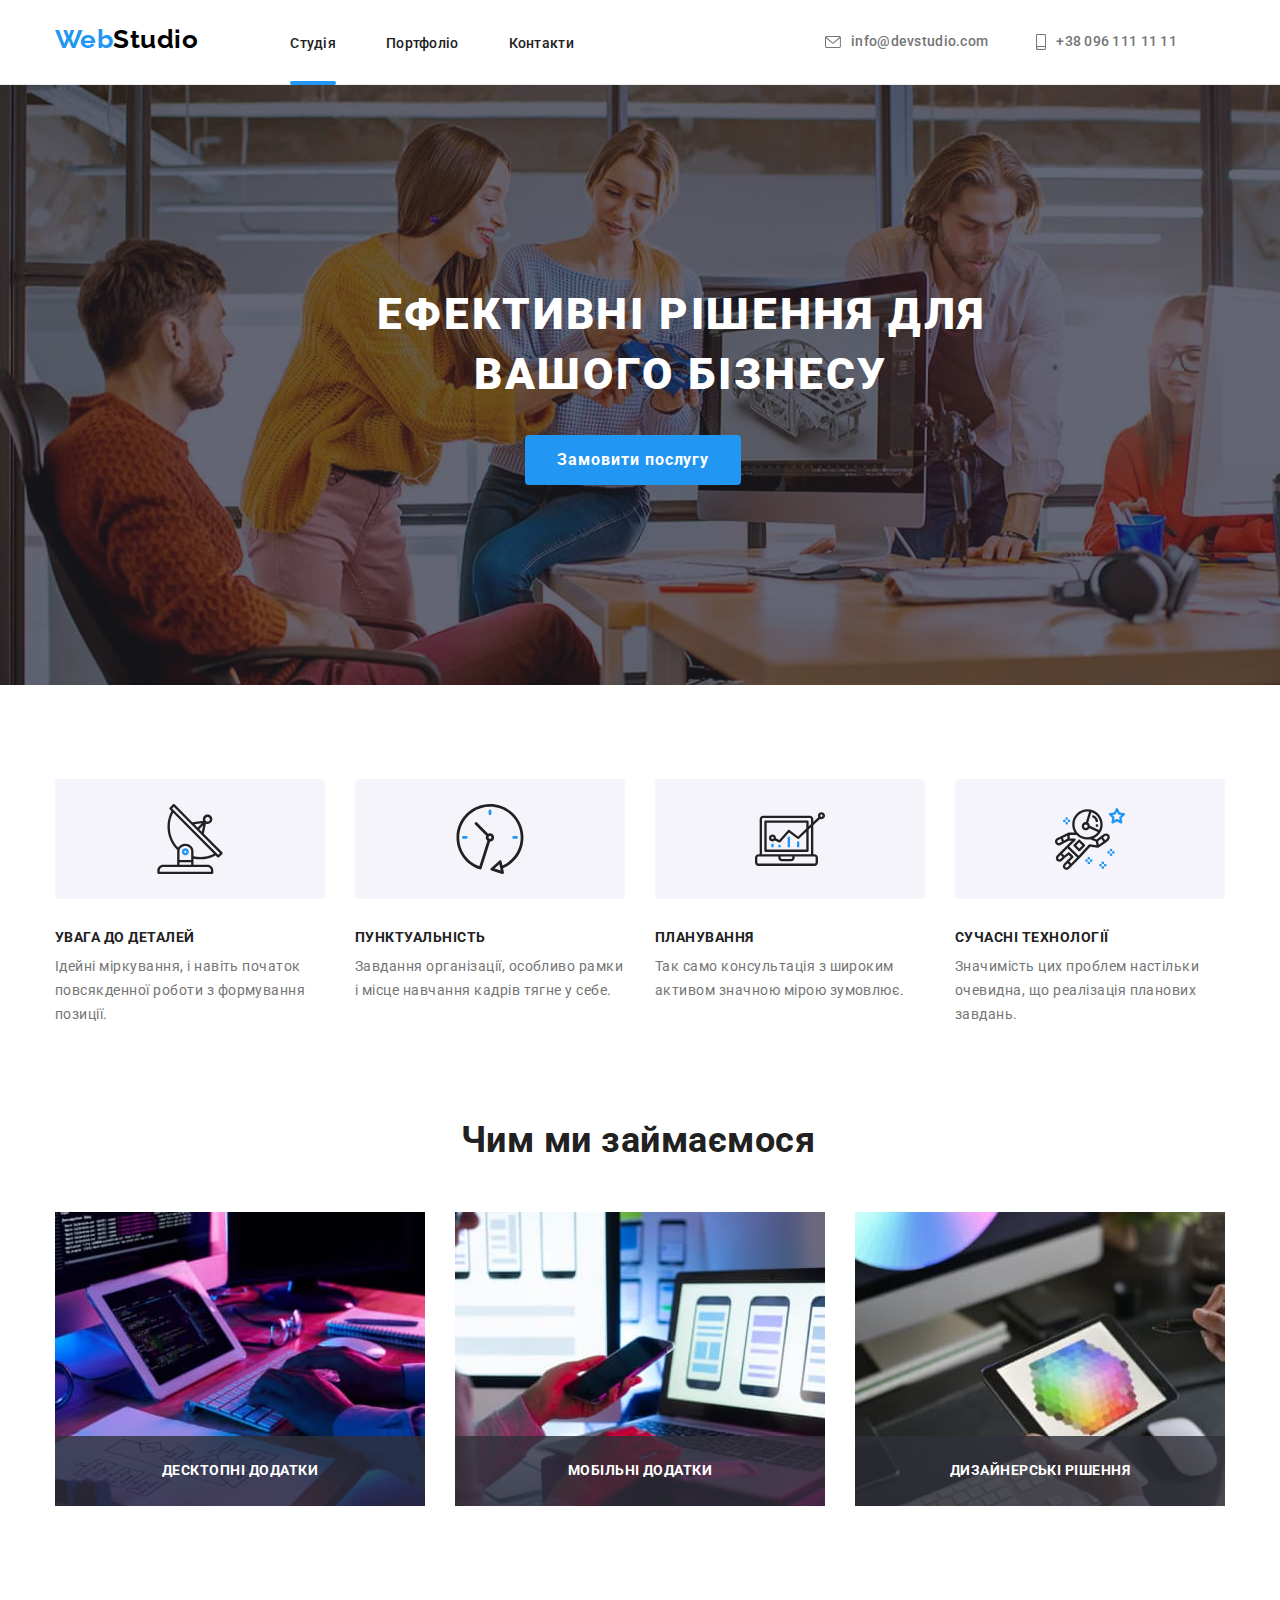
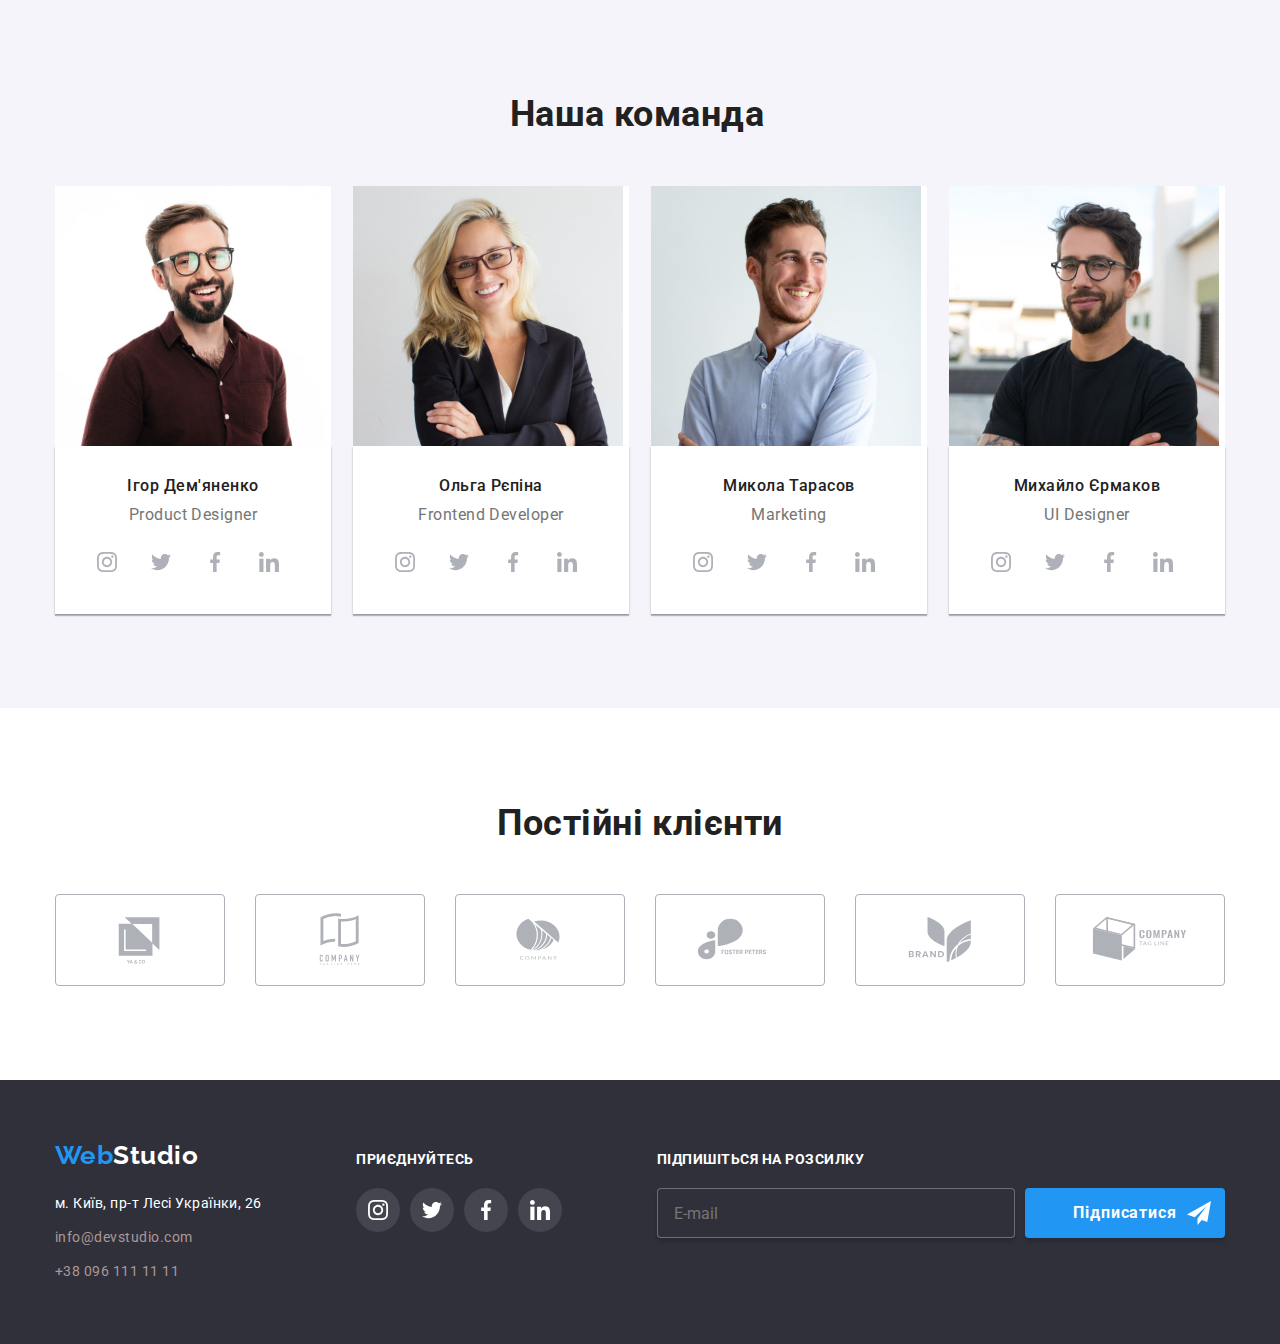
==== index.html @ 88be776c "Creating a folder" ====
<!DOCTYPE html>
<html lang="uk">

<head>
    <meta charset="UTF-8">
    <meta http-equiv="X-UA-Compatible" content="IE=edge">
    <meta name="viewport" content="width=device-width, initial-scale=1.0">
    <title>WebStudio</title>
    <link rel="preconnect" href="https://fonts.googleapis.com">
    <link rel="preconnect" href="https://fonts.gstatic.com" crossorigin>
    <link
        href="https://fonts.googleapis.com/css2?family=Raleway:wght@700&family=Roboto:wght@400;500;700;900&display=swap"
        rel="stylesheet">
    <link href="https://cdnjs.cloudflare.com/ajax/libs/modern-normalize/1.1.0/modern-normalize.min.css"
        rel="stylesheet">
    <!-- <link rel="stylesheet" href="./css/styles.css"> -->
    <link rel="stylesheet" href="./css/main.min.css">
</head>

<body>
    <header class="page-header">
        <div class="container page-header__container">
            <nav class="page-navigation">
                <a href="./index.html" class="logo link"><span class="logo__header"><span
                            class="logo__accent-part">Web</span>Studio</span></a>

                <ul class="navigation">
                    <li class="navigation__list link list"><a href="./index.html"
                            class="navigation__link current">Студія</a></li>
                    <li class="navigation__list link list"><a href="./portfolio.html"
                            class="navigation__link">Портфоліо</a></li>
                    <li class="navigation__list link list"><a href="#" class="navigation__link">Контакти</a></li>
                </ul>
            </nav>

            <ul class="contacts">
                <li class="contacts__list link list"><a href="mailto:info@devstudio.com" class="contacts__link">
                        <svg aria-label="Іконка конверта" class="contacts__icon-mail">
                            <use href="./images/sprite.svg#icon-envelope"></use>
                        </svg>
                        info@devstudio.com</a></li>
                <li class="contacts__list link list"><a href="tel:+380961111111" class="contacts__link">
                        <svg aria-label="Іконка смартфона" class="contacts__icon-phone">
                            <use href="./images/sprite.svg#icon-smartphone"></use>
                        </svg>
                        +38 096 111 11
                        11</a></li>
            </ul>
        </div>
    </header>

    <main>
        <section class="section-order">
            <div class="container">
                <h1 class="section-order__title">Ефективні рішення для вашого бізнесу</h1>
                <button type="button" class="section-order__button page-buttons" data-modal-open>Замовити послугу</button>
            </div>
        </section>

        <section class="section-benefits section">
            <div class="container">
                <h2 class="visually-hidden">Наші особливості</h2>
                <ul class="section-benefits__list">
                    <li class="section-benefits__item list">
                        <div class="section-benefits__antenna-box">
                            <svg aria-label="Антена" class="section-benefits__icon-antenna">
                                <use href="./images/sprite.svg#icon-antenna"></use>
                            </svg>
                        </div>
                        <h3 class="section-benefits__title titles">Увага до деталей</h3>
                        <p class="section-benefits__description">Ідейні міркування, і навіть початок повсякденної роботи з формування
                            позиції.</p>
                    </li>
                    <li class="section-benefits__item list">
                        <div class="section-benefits__clock-box">
                            <svg aria-label="Годинник" class="section-benefits__icon-clock">
                                <use href="./images/sprite.svg#icon-clock"></use>
                            </svg>
                        </div>
                        <h3 class="section-benefits__title titles">Пунктуальність</h3>
                        <p class="section-benefits__description">Завдання організації, особливо рамки і місце навчання кадрів тягне у
                            себе.</p>
                    </li>
                    <li class="section-benefits__item list">
                        <div class="section-benefits__diagram-box">
                            <svg aria-label="Діаграма" class="section-benefits__icon-diagram">
                                <use href="./images/sprite.svg#icon-diagram"></use>
                            </svg>
                        </div>
                        <h3 class="section-benefits__title titles">Планування</h3>
                        <p class="section-benefits__description">Так само консультація з широким активом значною мірою зумовлює.</p>
                    </li>
                    <li class="section-benefits__item list">
                        <div class="section-benefits__astronaut-box">
                            <svg aria-label="Астронавт" class="section-benefits__icon-astronaut">
                                <use href="./images/sprite.svg#icon-astronaut"></use>
                            </svg>
                        </div>
                        <h3 class="section-benefits__title titles">Сучасні технології</h3>
                        <p class="section-benefits__description">Значимість цих проблем настільки очевидна, що реалізація планових
                            завдань.</p>
                    </li>
                </ul>
            </div>
        </section>

        <section class="section-activity section">
            <div class="container">
                <h2 class="titles activity">Чим ми займаємося</h2>
                <ul class="types-activity">
                    <li class="list cards-activity"><img src="images/pic.jpg" alt="Набір тексту на клавіатурі"
                            width="370" height="294" />
                        <div class="overlay-activity-box">
                            <p class="overlay-activity">Десктопні додатки</p>
                        </div>
                    </li>
                    <li class="list cards-activity"><img src="images/pic2.jpg"
                            alt="Зображення мобільного телефона на екрані ноутбука" width="370" height="294" />
                        <div class="overlay-activity-box">
                            <p class="overlay-activity">Мобільні додатки</p>
                        </div>
                    </li>
                    <li class="list cards-activity"><img src="images/pic3.jpg"
                            alt="Зображення спектру кольорів на екрані планшета" width="370" height="294" />
                        <div class="overlay-activity-box">
                            <p class="overlay-activity">Дизайнерські рішення</p>
                        </div>
                    </li>
                </ul>
            </div>
        </section>

        <section class="section-team section">
            <div class="container">
                <h2 class="titles team">Наша команда</h2>
                <ul class="team-cards">
                    <li class="list cards"><img src="images/product-designer.jpg" alt="Фото Ігора Дем'яненко"
                            width="270" height="260" />
                        <div class="team-cards-secondary">
                            <h3 class="titles team-member">Ігор Дем'яненко</h3>
                            <p class="team-profession">Product Designer</p>
                            <ul class="social-links">
                                <li class="social-link-item link list">
                                    <a href="#" class="social-link-instagram"><svg aria-label="Іконка Інстаграму"
                                            class="icon-instagram" width="20" height="20">
                                            <use href="./images/sprite.svg#icon-instagram"></use>
                                        </svg></a>
                                </li>
                                <li class=" social-link-item link list">
                                    <a href="#" class="social-link-twitter"><svg aria-label="Іконка Твіттеру"
                                            class="icon-twitter" width="20" height="20">
                                            <use href="./images/sprite.svg#icon-twitter"></use>
                                        </svg></a>
                                </li>
                                <li class="social-link-item link list">
                                    <a href="#" class="social-link-facebook"><svg aria-label="Іконка Фейсбуку"
                                            class="icon-facebook" width="20" height="20">
                                            <use href="./images/sprite.svg#icon-facebook"></use>
                                        </svg></a>
                                </li>
                                <li class="social-link-item link list">
                                    <a href="#" class="social-link-linkedin"> <svg aria-label="Іконка Лінкедіну"
                                            class="icon-linkedin" width="20" height="20">
                                            <use href="./images/sprite.svg#icon-linkedin"></use>
                                        </svg></a>
                                </li>
                            </ul>
                        </div>
                    </li>
                    <li class="list cards"><img src="images/frontend-developer.jpg" alt="Фото Ольги Рєпіної" width="270"
                            height="260" />
                        <div class="team-cards-secondary">
                            <h3 class="titles team-member">Ольга Рєпіна</h3>
                            <p class="team-profession">Frontend Developer</p>
                            <ul class="social-links">
                                <li class="social-link-item link list">
                                    <a href="#" class="social-link-instagram"><svg aria-label="Іконка Інстаграму"
                                            class="icon-instagram" width="20" height="20">
                                            <use href="./images/sprite.svg#icon-instagram"></use>
                                        </svg></a>
                                </li>
                                <li class="social-link-item link list">
                                    <a href="#" class="social-link-twitter"><svg aria-label="Іконка Твіттеру"
                                            class="icon-twitter" width="20" height="20">
                                            <use href="./images/sprite.svg#icon-twitter"></use>
                                        </svg></a>
                                </li>
                                <li class="social-link-item link list">
                                    <a href="#" class="social-link-facebook"><svg aria-label="Іконка Фейсбуку"
                                            class="icon-facebook" width="20" height="20">
                                            <use href="./images/sprite.svg#icon-facebook"></use>
                                        </svg></a>
                                </li>
                                <li class="social-link-item link list">
                                    <a href="#" class="social-link-linkedin"> <svg aria-label="Іконка Лінкедіну"
                                            class="icon-linkedin" width="20" height="20">
                                            <use href="./images/sprite.svg#icon-linkedin"></use>
                                        </svg></a>
                                </li>
                            </ul>
                        </div>
                    </li>
                    <li class="list cards"><img src="images/marketing.jpg" alt="Фото Миколи Тарасова" width="270"
                            height="260" />
                        <div class="team-cards-secondary">
                            <h3 class="titles team-member">Микола Тарасов</h3>
                            <p class="team-profession">Marketing</p>
                            <ul class="social-links">
                                <li class="social-link-item link list">
                                    <a href="#" class="social-link-instagram"><svg aria-label="Іконка Інстаграму"
                                            class="icon-instagram" width="20" height="20">
                                            <use href="./images/sprite.svg#icon-instagram"></use>
                                        </svg></a>
                                </li>
                                <li class="social-link-item link list">
                                    <a href="#" class="social-link-twitter"><svg aria-label="Іконка Твіттеру"
                                            class="icon-twitter" width="20" height="20">
                                            <use href="./images/sprite.svg#icon-twitter"></use>
                                        </svg></a>
                                </li>
                                <li class="social-link-item link list">
                                    <a href="#" class="social-link-facebook"><svg aria-label="Іконка Фейсбуку"
                                            class="icon-facebook" width="20" height="20">
                                            <use href="./images/sprite.svg#icon-facebook"></use>
                                        </svg></a>
                                </li>
                                <li class="social-link-item link list">
                                    <a href="#" class="social-link-linkedin"> <svg aria-label="Іконка Лінкедіну"
                                            class="icon-linkedin" width="20" height="20">
                                            <use href="./images/sprite.svg#icon-linkedin"></use>
                                        </svg></a>
                                </li>
                            </ul>
                        </div>
                    </li>
                    <li class="list cards"><img src="images/ui-designer.jpg" alt="Фото Михайла Єрмакова" width="270"
                            height="260" />
                        <div class="team-cards-secondary">
                            <h3 class="titles team-member">Михайло Єрмаков</h3>
                            <p class="team-profession">UI Designer</p>
                            <ul class="social-links">
                                <li class="social-link-item link list">
                                    <a href="#" class="social-link-instagram"><svg aria-label="Іконка Інстаграму"
                                            class="icon-instagram" width="20" height="20">
                                            <use href="./images/sprite.svg#icon-instagram"></use>
                                        </svg></a>
                                </li>
                                <li class="social-link-item link list">
                                    <a href="#" class="social-link-twitter"><svg aria-label="Іконка Твіттеру"
                                            class="icon-twitter" width="20" height="20">
                                            <use href="./images/sprite.svg#icon-twitter"></use>
                                        </svg></a>
                                </li>
                                <li class="social-link-item link list">
                                    <a href="#" class="social-link-facebook"><svg aria-label="Іконка Фейсбуку"
                                            class="icon-facebook" width="20" height="20">
                                            <use href="./images/sprite.svg#icon-facebook"></use>
                                        </svg></a>
                                </li>
                                <li class="social-link-item link list">
                                    <a href="#" class="social-link-linkedin"> <svg aria-label="Іконка Лінкедіну"
                                            class="icon-linkedin" width="20" height="20">
                                            <use href="./images/sprite.svg#icon-linkedin"></use>
                                        </svg></a>
                                </li>
                            </ul>
                        </div>
                    </li>
                </ul>
            </div>
        </section>

        <section class="section-clients section">
            <div class="container">
                <h2 class="titles regular-clients">Постійні клієнти</h2>
                <ul class="clients-logo-list">
                    <li class="clients-logo-items link list">
                        <a href="#" class="clients-logo">
                            <svg aria-label="Логотип квадратної форми" class="logo-square" width="106" height="60">
                                <use href="./images/sprite.svg#icon-logo"></use>
                            </svg>
                        </a>
                    </li>
                    <li class="clients-logo-items link list">
                        <a href="#" class="clients-logo">
                            <svg aria-label="Логотип два аркуші" class="logo-sheets" width="106" height="60">
                                <use href="./images/sprite.svg#icon-logo1"></use>
                            </svg>
                        </a>
                    </li>
                    <li class="clients-logo-items link list">
                        <a href="#" class="clients-logo">
                            <svg aria-label="Логотип еліпсовидної форми" class="logo-ellipse" width="106" height="60">
                                <use href="./images/sprite.svg#icon-logo2"></use>
                            </svg>
                        </a>
                    </li>
                    <li class="clients-logo-items link list">
                        <a href="#" class="clients-logo">
                            <svg aria-label="Логотип форми бескінечності" class="logo-infinity" width="106" height="60">
                                <use href="./images/sprite.svg#icon-logo3"></use>
                            </svg>
                        </a>
                    </li>
                    <li class="clients-logo-items link list">
                        <a href="#" class="clients-logo">
                            <svg aria-label="Логотип стебловидної форми" class="logo-stem" width="106" height="60">
                                <use href="./images/sprite.svg#icon-logo4"></use>
                            </svg>
                        </a>
                    </li>
                    <li class=".clients-logo-items link list">
                        <a href="#" class="clients-logo">
                            <svg aria-label="Логотип кубовидної форми" class="logo-cube" width="106" height="60">
                                <use href="./images/sprite.svg#icon-logo5"></use>
                            </svg>
                        </a>
                    </li>
                </ul>
            </div>
        </section>

    </main>

    <footer class="page-footer">
        <div class="general container">
            <div class="footer-box-address">
                <a href="./index.html" class="link logo-link-bottom"><span class="logo-light"><span
                            class="logo__accent-part">Web</span>Studio</span></a>
                <address>
                    <ul class="page-footer-connection">
                        <li class="footer-list-connection link list"><a href="https://goo.gl/maps/CRtrU1FHBa2aNyZL9"
                                target="_blank" rel="noopener noreferrer nofollow" class="link-connection-footer">м.
                                Київ,
                                пр-т Лесі Українки, 26</a></li>
                        <li class="footer-list-connection link list"><a href="mailto:info@devstudio.com"
                                class="link-connection-footer footer-contacts">info@devstudio.com</a></li>
                        <li class="footer-list-connection link list"><a href="tel:+380961111111"
                                class="link-connection-footer footer-contacts">+38 096 111 11 11</a>
                        </li>
                    </ul>
                </address>
            </div>
            <div class="footer-box">
                <p class="invitation">Приєднуйтесь</p>
                <ul class="footer-social-list">
                    <li class="list link">
                        <a href="#" class="footer-social-links">
                            <svg aria-label="Іконка Інстаграму" class="icon-instagram-footer" width="20" height="20">
                                <use href="./images/sprite.svg#icon-instagram"></use>
                            </svg>
                        </a>
                    </li>
                    <li class="list link">
                        <a href="#" class="footer-social-links">
                            <svg aria-label="Іконка Твітеру" class="icon-twitter-footer" width="20" height="20">
                                <use href="./images/sprite.svg#icon-twitter"></use>
                            </svg>
                        </a>
                    </li>
                    <li class="list link">
                        <a href="#" class="footer-social-links">
                            <svg aria-label="Іконка Фейсбуку" class="icon-facebook-footer" width="20" height="20">
                                <use href="./images/sprite.svg#icon-facebook"></use>
                            </svg>
                        </a>
                    </li>
                    <li class="list link">
                        <a href="#" class="footer-social-links">
                            <svg aria-label="Іконка Лінкедіну" class="icon-linkedin-footer" width="20" height="20">
                                <use href="./images/sprite.svg#icon-linkedin"></use>
                            </svg>
                        </a>
                    </li>
                </ul>
            </div>
            <div>
                <p class="subscription">Підпишіться на розсилку</p>
                <form>
                    <div class="footer-subscription">
                        <label class="footer-subscription-field">
                            <input type="email" name="email" placeholder="E-mail" class="mail-form">
                        </label>
                        <button type="button" class="footer-button">Підписатися<svg aria-label="Паперовий літак"
                                class="icon-send" width="24" height="24">
                                <use href="./images/sprite.svg#icon-send"></use>
                            </svg></button>
                    </div>
                </form>
            </div>
        </div>
    </footer>
    <div class="backdrop is-hidden" data-modal>
        <div class="modal">
            <button type="button" class="modal-close-button" data-modal-close>
                <svg aria-label="Хрестик закриття форми" class="icon-close" width="18" height="18">
                    <use href="./images/sprite.svg#icon-close"></use>
                </svg>
            </button>
            <p class="modal-form-tittle">Залиште свої дані, ми вам передзвонимо</p>
            <form class="modal-form">
                <label class="modal-form-field">
                    <span class="modal-form-description">Ім'я</span>
                    <span class="modal-form-box">
                        <input type="text" class="modal-form-input" pattern="[a-zA-Zа-яА-ЯіІїЇ]+" name="user-name" />
                        <svg aria-label="Фігура чоловічка" class="icon-person">
                            <use href="./images/sprite.svg#icon-person"></use>
                        </svg>
                    </span>
                </label>
                <label class="modal-form-field">
                    <span class="modal-form-description">Телефон</span>
                    <span class="modal-form-box">
                        <input type="tel" class="modal-form-input" pattern="[0-9]{3}-[0-9]{3}-[0-9]{2}-[0-9]{2}"
                            title="xxx-xxx-xx-xx" name="user-phone" />
                        <svg aria-label="Слухавка" class="icon-phone">
                            <use href="./images/sprite.svg#icon-phone"></use>
                        </svg>
                    </span>
                </label>
                <label class="modal-form-field">
                    <span class="modal-form-description">Пошта</span>
                    <span class="modal-form-box">
                        <input type="email" class="modal-form-input" name="user-email" />
                        <svg aria-label="Конверт" class="icon-email">
                            <use href="./images/sprite.svg#icon-email"></use>
                        </svg>
                    </span>
                </label>
                <label class="modal-form-field-comments">
                    <span class="modal-form-description">Коментар</span>
                    <textarea name="user-message" class="modal-form-message" placeholder="Введіть текст"></textarea>
                </label>
                <div class="checkbox-wrapper">
                    <label class="modal-form-check-field">                        
                        <input type="checkbox" class="modal-form-check visually-hidden" name="user-choise">
                        <span class="box-check-agree"><svg aria-label="Відмітка" class="icon-check">
                                <use class="check-agree" href="./images/sprite.svg#icon-check"></use>
                            </svg></span>
                        <span class="agreement">Погоджуюся з розсилкою та приймаю&nbsp;<a href="#" class="conditions">Умови
                                договору</a></span>                            
                    </label>
                </div>
                <button type="submit" class="modal-button-submit">Відправити</button>
            </form>
        </div>
    </div>
    <script src="./js/modal.js"></script>
</body>

</html>
---- css/styles.css ----
:root {
    --main-background-color: #FFFFFF;
    --secondary-background-color: #2F303A;
    --team-background-color: #F5F4FA;
    --btn-order-background-color: #2196F3;
    --btn-order-active-background-color: #188CE8;
    --section-order-background-color: #C4C4C4;
    --overlay-activity-background-color: rgba(47, 48, 58, 0.8);
    --overlay-background-color: rgba(0, 0, 0, 0.2);
    --main-logo-color: #000000;
    --primary-text-color: #757575;
    --title-text-color: #212121;
    --accent-text-color: #FFFFFF;
    --active-color: #2196F3;
    --clients-logo-color: #AFB1B8;
    --border-header-color: #ECECEC;
    --portfolio-cards-color: #EEEEEE;
    --box-shadow-color: #604545;
    --footer-contacts-color: #AB9898;
    --social-links-color: #AFB1B8;
    --placeholder-color: rgba(255, 255, 255, 0.6);
    --placeholder-user-message-color: rgba(117, 117, 117, 0.5);
    --primary-font: 'Roboto', sans-serif;
    --secondary-font: 'Raleway', sans-serif;
    --button-font: inherit;
    --transition-dur-and-func: 250ms cubic-bezier(0.4, 0, 0.2, 1);
}

h1,
h2,
h3,
h4,
p {
    margin-top: 0;
    margin-bottom: 0;
}

ul {
    margin-top: 0;
    margin-bottom: 0;
    padding-left: 0;
}

.link {
    text-decoration: none;
}

.list {
    list-style: none;
}

.page-buttons {
    cursor: pointer;
}

img {
    display: block;
    max-width: 100%;
    height: auto;
}

body {
    background-color: var(--main-background-color);
    color: var(--primary-text-color);
    font-family: var(--primary-font);
    letter-spacing: 0.03em;
}

.container {
    width: 1200px;
    padding-left: 15px;
    padding-right: 15px;
    margin-left: auto;
    margin-right: auto;   
}

.section {
    padding-top: 94px;
}

.page-header {
    border-bottom: 1px solid var(--border-header-color);
}

.page-header__container {
    display: flex;
    align-items: center;
    justify-content: space-between;
}

.page-navigation {
    display: flex;
    align-items: baseline;
}

.logo__header {
    color: var(--main-logo-color);
    font-family: var(--secondary-font);
    font-size: 26px;
    font-weight: 700;
    line-height: 1.19;
    text-align: left;
}

.logo__accent-part {
    color: var(--active-color)
}

.logo {
    margin-right: 92px;
    padding-top: 24px;
    padding-bottom: 24px;
}

.navigation {
    display: flex;
}

.navigation__link {
    display: inline-block;
    padding-top: 32px;
    padding-bottom: 32px;
    color: var(--title-text-color);
    font-size: 14px;
    font-weight: 500;
    line-height: 1.14;
    letter-spacing: 0.02em;
    text-align: left;
    text-decoration: none;
    position: relative;
    transition: color var(--transition-dur-and-func);
}

.navigation__link.current::after {
    position: absolute;
    content: "";
    display: block;
    height: 4px;
    width: 100%;
    border-radius: 2px;
    background-color: var(--btn-order-background-color);
    bottom: -1px;
}

.contacts {
    display: flex;
}

.contacts__link {
    display: flex;
    align-items: center;
    color: var(--primary-text-color);
    fill: currentColor;
    font-size: 14px;
    font-weight: 500;
    line-height: 1.14;
    letter-spacing: 0.02em;
    text-align: left;
    text-decoration: none;
    padding-top: 32px;
    padding-bottom: 32px;
    transition: color var(--transition-dur-and-func);
}

.contacts__icon-mail {
    display: inline-block;
    width: 16px;
    height: 12px;
    margin-right: 10px;
    transition: fill var(--transition-dur-and-func);
}

.contacts__icon-phone {
    display: inline-block;
    width: 10px;
    height: 16px;
    margin-right: 10px;
    transition: fill var(--transition-dur-and-func);
}

.contacts__icon-mail :hover,
.contacts__icon-phone :hover {
    fill: var(--active-color);
}

.contacts__icon-mail :focus,
.contacts__icon-phone :focus {
    fill: var(--active-color);
}

.navigation__list:not(:last-child){
    margin-right: 50px;
}

.navigation__list :hover,
.contacts__list :hover {
    color: var(--active-color);
}

.navigation__list :focus,
.contacts__list :focus {
    color: var(--active-color);
}

.contacts__list {
    display: flex;
    align-items: center;
    margin-right: 48px;
}

.current {
    color: var(--active-color);
}

.section-order__title {
    color: var(--accent-text-color);
    font-size: 44px;
    font-weight: 900;
    line-height: 1.36;
    letter-spacing: 0.06em;
    text-align: center;
    text-transform: uppercase;
    margin-bottom: 30px;
    width: 696px;
    margin-right: 278px;
    margin-left: 278px;
}

.section-order__button {
    display: inline-block;
    background-color: var(--btn-order-background-color);
    color: var(--accent-text-color);
    font-family: inherit;
    font-size: 16px;
    font-weight: 700;
    line-height: 1.88;
    letter-spacing: 0.06em;
    text-align: center;
    padding: 10px 32px;
    margin-right: 470px;
    margin-left: 470px;
    border: none;
    border-radius: 4px;
    min-width: 216px;
    transition: background-color var(--transition-dur-and-func);
}

.section-order__button:hover,
.section-order__button:focus {
    background-color: var(--btn-order-active-background-color)
}

.section-order,
.page-footer,
.portfolio-footer {
    background-color: var(--secondary-background-color)
}

.section-order {
    display: block;
    padding-top: 200px;
    padding-bottom: 200px;
    background-image: linear-gradient(rgba(47, 48, 58, 0.4), rgba(47, 48, 58, 0.4)), url("../images/hero.jpg");
    background-size: cover;
    background-color: var(--section-order-background-color)
}


.visually-hidden {
    position: absolute;
    white-space: nowrap;
    width: 1px;
    height: 1px;
    overflow: hidden;
    border: 0;
    padding: 0;
    clip: rect(0000);
    clip-path: inset(50%);
    margin: -1px;
}

.titles {
    color: var(--title-text-color);
}

.section-benefits__list {
    display: flex;
    gap: 30px;
}

.section-benefits__item {
    flex-basis: calc((100% - 3 * 30px) / 4);
}

.section-benefits__antenna-box,
.section-benefits__clock-box,
.section-benefits__diagram-box,
.section-benefits__astronaut-box {
    display: flex;
    background-color: var(--team-background-color);
    width: 270px;
    height: 120px;
    justify-content: center;
    align-items: center;
    margin-bottom: 30px;
    border-radius: 4px;
}

.section-benefits__icon-antenna,
.section-benefits__icon-clock,
.section-benefits__icon-diagram,
.section-benefits__icon-astronaut {
    width: 70px;
    height: 70px;
    justify-content: center;
    align-items: center;
}

.section-benefits__title {
    font-size: 14px;
    font-weight: 700;
    line-height: 1.17;
    text-align: left;
    text-transform: uppercase;
    margin-bottom: 10px;
}

.section-benefits__description {
    font-size: 14px;
    font-weight: 400;
    line-height: 1.7;
    text-align: left;
}

.section-activity {
    padding-bottom: 94px;
}

.types-activity {
    display: flex;
    justify-content: space-between;
    row-gap: 30px;
}

.cards-activity {
    flex-basis: calc((100% - 2 * 30px) / 3);
    position: relative;
}

.activity {
    display: inline-block;
    font-size: 36px;
    font-weight: 700;
    line-height: 1.16;
    text-align: center;
    width: 366px;
    margin-right: 400px;
    margin-left: 400px;
    margin-bottom: 50px;
}

.overlay-activity {
    display: flex;
    justify-content: center;
    align-items: center;
    position: absolute;
    width: 100%;
    color: var(--accent-text-color);
    background-color: var(--overlay-activity-background-color);
    font-size: 14px;
    font-weight: 700;
    line-height: 1.14;
    text-align: center;
    text-transform: uppercase;
    overflow: auto;
    top: 224px;
    height: 70px;
}

.section-team {
    background-color: var(--team-background-color);
    padding-bottom: 94px;
}

.cards {
    background-color: var(--main-background-color);
    flex-basis: calc((100% - 3 * 30px) / 4);
}

.team {
    font-size: 36px;
    font-weight: 700;
    line-height: 1.16;
    text-align: center;
    width: 264px;
    margin-right: 450px;
    margin-left: 450px;
    margin-bottom: 50px;
}

.team-cards {
    display: flex;
    justify-content: space-between;
    row-gap: 30px;
}

.team-cards-secondary {
    padding: 30px;
    box-shadow: 0px 1px 3px rgba(0, 0, 0, 0.12), 0px 1px 1px rgba(0, 0, 0, 0.14), 0px 2px 1px rgba(0, 0, 0, 0.2);
}

.team-member {
    font-size: 16px;
    font-weight: 500;
    line-height: 1.19;
    text-align: center;
    margin-bottom: 10px;
}

.team-profession {
    font-size: 16px;
    font-weight: 400;
    line-height: 1.19;
    text-align: center;
}

.social-links {
    display: flex;
    justify-content: center;
    align-items: center;
    margin-top: 16px;
}

.social-link-instagram,
.social-link-twitter,
.social-link-facebook,
.social-link-linkedin {
    display: flex;
    justify-content: center;
    align-items: center;
    height: 44px;
    width: 44px;
    border-radius: 50%;
    background-color: var(--main-background-color);
    color: var(--social-links-color);
    transition: background-color var(--transition-dur-and-func), fill var(--transition-dur-and-func);
}

.social-link-item {
    margin-right: 10px;
}

.social-link-instagram:hover,
.social-link-twitter:hover,
.social-link-facebook:hover,
.social-link-linkedin:hover {
    background-color: var(--active-color);
}

.social-link-instagram:hover .icon-instagram,
.social-link-twitter:hover .icon-twitter,
.social-link-facebook:hover .icon-facebook,
.social-link-linkedin:hover .icon-linkedin {
    fill: var(--accent-text-color);
}

.social-link-instagram:focus,
.social-link-twitter:focus,
.social-link-facebook:focus,
.social-link-linkedin:focus {
    background-color: var(--active-color);
}

.social-link-instagram:focus .icon-instagram,
.social-link-twitter:focus .icon-twitter,
.social-link-facebook:focus .icon-facebook,
.social-link-linkedin:focus .icon-linked{
    fill: var(--active-color);
    fill: var(--accent-text-color);
}

.icon-instagram,
.icon-twitter,
.icon-facebook,
.icon-linkedin {
    width: 20px;
    height: 20px;
    fill: currentColor;
}

.section-clients {
    padding-bottom: 94px;
}

.regular-clients {
    font-size: 36px;
    font-weight: 700;
    line-height: 1.17;
    text-align: center;
    width: 297px;
    margin-left: auto;
    margin-right: auto;
    margin-bottom: 50px;
}

.clients-logo-list {
    display: flex;
    justify-content: center;
    align-items: center;
}

.clients-logo {
    display: flex;
    justify-content: center;
    align-items: center;
    color: var(--clients-logo-color);
    border: 1px solid var(--clients-logo-color);
    border-radius: 4px;
    width: 170px;
    height: 92px;
    transition: color var(--transition-dur-and-func), border var(--transition-dur-and-func);
}

.clients-logo:hover,
.clients-logo:focus {
    color: var(--active-color);
    border: 1px solid var(--active-color);
}


.clients-logo-items:not(:last-child) {
    margin-right: 30px;
}

.logo-square,
.logo-sheets,
.logo-ellipse,
.logo-infinity,
.logo-stem,
.logo-cube {
    width: 106px;
    height: 60px;
    fill: currentColor;
}

.page-footer {
    padding-top: 60px;
    padding-bottom: 60px;
}

.logo-light {
    color: var(--accent-text-color);
    font-family: var(--secondary-font);
    font-size: 26px;
    font-weight: 700;
    line-height: 1.19;
    text-align: left;
    width: 145px;
}

.logo-link-bottom {
    display: inline-block;
    margin-bottom: 20px;
}

.footer-list-connection {
    color: var(--accent-text-color);
    font-style: normal;
    font-size: 14px;
    font-weight: 400;
    line-height: 1.71;
    text-align: left;
    transition: color var(--transition-dur-and-func);
}

.footer-list-connection:not(:last-child) {
    margin-bottom: 9px;
}

.footer-list-connection :hover,
.footer-list-connection :focus {
    color: var(--active-color);
}

.link-connection-footer {
    color: var(--accent-text-color);
    font-size: 14px;
    font-weight: 400;
    line-height: 24px;
    text-align: left;
    text-decoration: none;
}

.footer-contacts {
    color: var(--footer-contacts-color);
}

.invitation {
    font-size: 14px;
    font-weight: 700;
    line-height: 1.14;
    letter-spacing: 0.03em;
    text-align: left;
    text-transform: uppercase;
    color: var(--accent-text-color);
    margin-bottom: 20px;
}

.footer-social-list {
    display: flex;
    justify-content: center;
    column-gap: 10px;
}

.footer-social-links {
    display: flex;
    justify-content: center;
    align-items: center;
    width: 44px;
    height: 44px;
    border-radius: 50px;
    background-color: rgba(255, 255, 255, 0.1);
    color: var(--accent-text-color);
    transition: background-color var(--transition-dur-and-func), fill var(--transition-dur-and-func);
}

.footer-social-links:hover,
.footer-social-links:hover,
.footer-social-links:hover,
.footer-social-links:hover {
    background-color: var(--active-color);
}

.footer-social-links:hover .icon-instagram-footer,
.footer-social-links:hover .icon-twitter-footer,
.footer-social-links:hover .icon-facebook-footer,
.footer-social-links:hover .icon-linkedin-footer {
    fill: var(--accent-text-color);
}

.footer-social-links:focus,
.footer-social-links:focus,
.footer-social-links:focus,
.footer-social-links:focus {
    background-color: var(--active-color);
}

.footer-social-links:focus .icon-instagram-footer,
.footer-social-links:focus .icon-twitter-footer,
.footer-social-links:focus .icon-facebook-footer,
.footer-social-links:focus .icon-linkedin-footer {
    background-color: var(--active-color);
    fill: var(--accent-text-color);
}

.icon-instagram-footer,
.icon-twitter-footer,
.icon-facebook-footer,
.icon-linkedin-footer {
    width: 20px;
    height: 20px;
    fill: currentColor;
}

.general {
    display: flex;
    align-items: baseline;
    justify-content: space-between;
}

.footer-subscription {
    display: flex;
    justify-content: center;
    align-items: center;
    position: relative;    
}

.subscription {
    color: var(--accent-text-color);
    font-size: 14px;
    font-weight: 700;
    line-height: 1.14;
    text-align: left;
    text-transform: uppercase;
    margin-bottom: 20px;    
}

.mail-form {
    color: var(--placeholder-color);
    background-color: var(--secondary-background-color);
    width: 358px;
    height: 50px;
    padding-top: 15px;
    padding-left: 16px;
    padding-bottom: 15px;    
    font-weight: 400;
    font-size: 16px;
    line-height: 1.25;
    border: 1px solid rgba(255, 255, 255, 0.3);
    border-radius: 4px;
    box-shadow: 0px 4px 4px rgba(0, 0, 0, 0.15);
}

.footer-subscription-field{
    margin-right: 10px;
}

.footer-button {
    color: var(--accent-text-color);
    background-color: var(--btn-order-background-color);
    width: 200px;
    height: 50px;
    padding: 10px 28px;
    font-size: 16px;
    font-weight: 700;
    line-height: 1.88;
    letter-spacing: 0.06em;
    text-align: center;
    box-shadow: 0px 4px 4px rgba(0, 0, 0, 0.15);
    border-radius: 4px;
    border: var(--active-color);
    transition: background-color var(--transition-dur-and-func);
}

.footer-button:hover,
.footer-button:focus {
    background-color: var(--btn-order-active-background-color);
}

.icon-send {
    position: absolute;
    top: 50%;
    transform: translateY(-50%);
    margin-left: 10px;
}

.backdrop {
    position: fixed;
    top: 0;
    left: 0;
    width: 100%;
    height: 100%;
    background-color: var(--overlay-background-color);
    z-index: 100;
    transition: opacity var(--transition-dur-and-func), visibility var(--transition-dur-and-func);
}

.modal {
    position: absolute;
    top: 50%;
    left: 50%;
    transform: translate(-50%, -50%);
    width: 528px;
    min-height: 581px;
    padding: 40px;
    background-color: var(--main-background-color);
}

.modal-close-button {
    position: absolute;
    top: 8px;
    right: 8px;
    display: flex;
    justify-content: center;
    align-items: center;
    width: 30px;
    height: 30px;
    background-color: transparent;
    border: 1px solid rgba(0, 0, 0, 0.1);
    border-radius: 50%;
    padding: 0;
    cursor: pointer;
    transition: var(--transition-dur-and-func);
}

.modal-close-button:hover,
.modal-close-button:focus{
    fill: var(--active-color);
}


.backdrop.is-hidden {
    visibility: hidden;
    opacity: 0;
    pointer-events: none;
}

.modal-form-tittle {
    color: var(--title-text-color);
    font-size: 20px;
    font-weight: 700;
    line-height: 1.15;
    letter-spacing: 0.03em;
    text-align: center;    
    margin-bottom: 12px;
}

.modal-form {
    display: flex;
    flex-direction: column;
}

.modal-form-box {
    position: relative;
    display: block;
}

.modal-form-input {
    width: 100%;
    height: 40px;
    border: 1px solid #21212133;
    border-radius: 4px;
    padding-left: 42px;
    cursor: pointer;
    transition: border-color var(--transition-dur-and-func);
}

.modal-form-input:focus {
    border-color: var(--active-color);
    outline: none;
}

.modal-form-description {
    display: block;
    color: var(--primary-text-color);
    font-size: 12px;
    font-weight: 400;
    line-height: 1.17;
    letter-spacing: 0.01em;
    text-align: left;
    margin-bottom: 4px;
}

.modal-form-field {
    margin-bottom: 10px;
}
.modal-form-field-comments {
    margin-bottom: 20px;
}

.icon-person,
.icon-phone,
.icon-email {
    position: absolute;
    top: 50%;
    left: 12px;
    transform: translateY(-50%);
    display: block;
    width: 18px;
    height: 18px;
    transition: fill var(--transition-dur-and-func);
}

.modal-form-input:focus+.icon-person {
    fill: var(--active-color);
}

.modal-form-input:focus+.icon-phone {
    fill: var(--active-color);
}

.modal-form-input:focus+.icon-email {
    fill: var(--active-color);
}

.modal-form-message {
    display: block;
    width: 100%;
    height: 120px;
    border: 1px solid rgba(33, 33, 33, 0.2);
    border-radius: 4px;
    padding: 12px 16px;
    resize: none;
    transition: border-color var(--transition-dur-and-func);
}

.modal-form-message:focus {
    border-color: var(--active-color);
    outline: none;
}

.modal-form-message::placeholder {
    color: var(--placeholder-user-message-color);
    font-weight: 400;
    font-size: 12px;
    line-height: 1.17;
    letter-spacing: 0.01em;
}

.modal-form-check {
    position: absolute;
}

.icon-check {    
    width: 16px;
    height: 15px;
    fill: transparent;
}

.modal-form-check:checked+.box-check-agree {
    background-color: var(--btn-order-background-color);
    fill: var(--accent-text-color);
    border: none;
}

.box-check-agree {    
    width: 16px;
    height: 15px;
    border: 2px solid #212121;
    border-radius: 3px;
    margin-right: 10px;
}

.modal-form-check:focus+.box-check-agree {
    box-shadow: 0 0 0 2px rgba(0, 0, 255, 0.5);
}

.modal-form-check-field {
    display: flex;
    justify-content: center;
    align-items: center;
    margin-bottom: 30px;
    cursor: pointer;
}

.modal-button-submit {
    color: var(--main-background-color);
    background-color: var(--btn-order-background-color);
    width: 200px;
    height: 50px;
    align-self: center;
    box-shadow: 0px 4px 4px rgba(0, 0, 0, 0.25);
    border-radius: 4px;
    transition: background-color var(--transition-dur-and-func);
    border:none;
    cursor: pointer;
}

.modal-button-submit:hover,
.modal-button-submit:focus {
    background-color: var(--btn-order-active-background-color);
}

.modal-form-check+.modal-form-check-field .box-check-agree {
    fill: var(--active-color);
    border: none;
}

.modal-form-check+.icon-check {
    background-color: var(--btn-order-background-color);
}

.agreement{
font-weight: 400;
font-size: 14px;
line-height: 1.7;
}

.conditions {
    color: var(--active-color);
}

/* Portfolio styles */

.section-examples {
    padding-bottom: 94px;
}

.buttons-set {
    display: flex;
    align-items: center;
    justify-content: center;
    margin-bottom: 50px;
    gap: 8px;
}

.example-button {
    background-color: var(--team-background-color);
    color: var(--title-text-color);
    font-family: inherit;
    font-size: 16px;
    font-weight: 500;
    line-height: 26px;
    text-align: center;
    border: none;
    border-radius: 4px;
    padding: 6px 22px;
    transition: color var(--transition-dur-and-func), background-color var(--transition-dur-and-func), box-shadow var(--transition-dur-and-func);
}

.example-button:hover,
.example-button:focus {
    color: var(--accent-text-color);
    background-color: var(--btn-order-background-color);
    box-shadow: 0px 4px 4px rgba(0, 0, 0, 0.25);
}

.examples-set {
    display: flex;
    flex-wrap: wrap;
    align-items: center;
    gap: 30px;
}

.example {
    background-color: var(--main-background-color);
    flex-basis: calc((100% - 2 * 30px) / 3);
}

.example-img {
    position: relative;
    overflow: hidden;
}

.overlay {
    position: absolute;
    top: 0;
    left: 0;
    width: 100%;
    height: 100%;
    background-color: var(--btn-order-background-color);
    color: var(--accent-text-color);
    padding: 63px 24px;
    font-size: 18px;
    font-weight: 400;
    line-height: 1.56;
    text-align: left;
    overflow: auto;
    transform: translateY(100%);
    transition: transform var(--transition-dur-and-func);
}

.example-link:hover .overlay,
.example-link:focus .overlay {
    transform: translateY(0%);
}

.example-card {
    padding-top: 20px;
    padding-bottom: 20px;
    padding-right: 24px;
    padding-left: 24px;
    border: 1px solid var(--portfolio-cards-color);
}

.name-project {
    font-size: 18px;
    font-weight: 700;
    line-height: 2;
    letter-spacing: 0.06em;
    text-align: left;
    margin-bottom: 4px;
}

.projects {
    font-size: 16px;
    font-weight: 400;
    line-height: 1.88;
    text-align: left;
    color: var(--primary-text-color);
}

.example-link {
    display: block;
    transition: box-shadow var(--transition-dur-and-func);
}

.example-link:hover,
.example-link:focus {
    box-shadow: 0px 4px 4px rgba(0, 0, 0, 0.25);
}

.portfolio-footer {
    display: block;
    padding-top: 60px;
    padding-bottom: 60px;
}
---- css/main.min.css ----
:root{--main-background-color: #FFFFFF;--secondary-background-color: #2F303A;--team-background-color: #F5F4FA;--btn-order-background-color: #2196F3;--btn-order-active-background-color: #188CE8;--section-order-background-color: #C4C4C4;--overlay-activity-background-color: rgba(47, 48, 58, 0.8);--overlay-background-color: rgba(0, 0, 0, 0.2);--main-logo-color: #000000;--primary-text-color: #757575;--title-text-color: #212121;--accent-text-color: #FFFFFF;--active-color: #2196F3;--clients-logo-color: #AFB1B8;--border-header-color: #ECECEC;--portfolio-cards-color: #EEEEEE;--box-shadow-color: #604545;--footer-contacts-color: #AB9898;--social-links-color: #AFB1B8;--placeholder-color: rgba(255, 255, 255, 0.6);--placeholder-user-message-color: rgba(117, 117, 117, 0.5);--primary-font: "Roboto", sans-serif;--secondary-font: "Raleway", sans-serif;--button-font: inherit;--transition-dur-and-func: 250ms cubic-bezier(0.4, 0, 0.2, 1)}.current{color:var(--active-color)}.visually-hidden{position:absolute;white-space:nowrap;width:1px;height:1px;overflow:hidden;border:0;padding:0;clip:rect(0);clip-path:inset(50%);margin:-1px}h1,h2,h3,h4,p{margin-top:0;margin-bottom:0}ul{margin-top:0;margin-bottom:0;padding-left:0}.link{text-decoration:none}.list{list-style:none}.page-buttons{cursor:pointer}img{display:block;max-width:100%;height:auto}body{background-color:var(--main-background-color);color:var(--primary-text-color);font-family:var(--primary-font);letter-spacing:.03em}.container{width:1200px;padding-left:15px;padding-right:15px;margin-left:auto;margin-right:auto}.section{padding-top:94px}.logo{margin-right:92px;padding-top:24px;padding-bottom:24px}.logo__header{color:var(--main-logo-color);font-family:var(--secondary-font);font-size:26px;font-weight:700;line-height:1.19;text-align:left}.logo__accent-part{color:var(--active-color)}.logo-light{color:var(--accent-text-color);font-family:var(--secondary-font);font-size:26px;font-weight:700;line-height:1.19;text-align:left;width:145px}.logo-link-bottom{display:inline-block;margin-bottom:20px}.contacts{display:flex}.contacts__link{display:flex;align-items:center;color:var(--primary-text-color);fill:currentColor;font-size:14px;font-weight:500;line-height:1.14;letter-spacing:.02em;text-align:left;text-decoration:none;padding-top:32px;padding-bottom:32px;transition:color var(--transition-dur-and-func)}.contacts__list{display:flex;align-items:center;margin-right:48px}.contacts__list :hover{color:var(--active-color)}.contacts__list :focus{color:var(--active-color)}.contacts__icon-mail{display:inline-block;width:16px;height:12px;margin-right:10px;transition:fill var(--transition-dur-and-func)}.contacts__icon-mail :hover,.contacts__icon-mail :focus{fill:var(--active-color)}.contacts__icon-phone{display:inline-block;width:10px;height:16px;margin-right:10px;transition:fill var(--transition-dur-and-func)}.contacts__icon-phone :hover,.contacts__icon-phone :focus{fill:var(--active-color)}.footer-list-connection{color:var(--accent-text-color);font-style:normal;font-size:14px;font-weight:400;line-height:1.71;text-align:left;transition:color var(--transition-dur-and-func)}.footer-list-connection:not(:last-child){margin-bottom:9px}.footer-list-connection :hover,.footer-list-connection :focus{color:var(--active-color)}.link-connection-footer{color:var(--accent-text-color);font-size:14px;font-weight:400;line-height:24px;text-align:left;text-decoration:none}.footer-contacts{color:var(--footer-contacts-color)}.section-order__button{display:inline-block;background-color:var(--btn-order-background-color);color:var(--accent-text-color);font-family:inherit;font-size:16px;font-weight:700;line-height:1.88;letter-spacing:.06em;text-align:center;padding:10px 32px;margin-right:470px;margin-left:470px;border:none;border-radius:4px;min-width:216px;transition:background-color var(--transition-dur-and-func)}.section-order__button:hover,.section-order__button:focus{background-color:var(--btn-order-active-background-color)}.footer-button{color:var(--accent-text-color);background-color:var(--btn-order-background-color);width:200px;height:50px;padding:10px 28px;font-size:16px;font-weight:700;line-height:1.88;letter-spacing:.06em;text-align:center;box-shadow:0px 4px 4px rgba(0,0,0,.15);border-radius:4px;border:var(--active-color);transition:background-color var(--transition-dur-and-func)}.footer-button:hover,.footer-button:focus{background-color:var(--btn-order-active-background-color)}.icon-send{position:absolute;top:50%;transform:translateY(-50%);margin-left:10px}.modal-button-submit{color:var(--main-background-color);background-color:var(--btn-order-background-color);width:200px;height:50px;align-self:center;box-shadow:0px 4px 4px rgba(0,0,0,.25);border-radius:4px;transition:background-color var(--transition-dur-and-func);border:none;cursor:pointer}.modal-button-submit:hover,.modal-button-submit:focus{background-color:var(--btn-order-active-background-color)}.titles{color:var(--title-text-color)}.social-links{display:flex;justify-content:center;align-items:center;margin-top:16px}.social-link-instagram,.social-link-twitter,.social-link-facebook,.social-link-linkedin{display:flex;justify-content:center;align-items:center;height:44px;width:44px;border-radius:50%;background-color:var(--main-background-color);color:var(--social-links-color);transition:background-color var(--transition-dur-and-func),fill var(--transition-dur-and-func)}.social-link-item{margin-right:10px}.social-link-instagram:hover,.social-link-twitter:hover,.social-link-facebook:hover,.social-link-linkedin:hover{background-color:var(--active-color)}.social-link-instagram:hover .icon-instagram,.social-link-twitter:hover .icon-twitter,.social-link-facebook:hover .icon-facebook,.social-link-linkedin:hover .icon-linkedin{fill:var(--accent-text-color)}.social-link-instagram:focus,.social-link-twitter:focus,.social-link-facebook:focus,.social-link-linkedin:focus{background-color:var(--active-color)}.social-link-instagram:focus .icon-instagram,.social-link-twitter:focus .icon-twitter,.social-link-facebook:focus .icon-facebook,.social-link-linkedin:focus .icon-linked{fill:var(--active-color);fill:var(--accent-text-color)}.icon-instagram,.icon-twitter,.icon-facebook,.icon-linkedin{width:20px;height:20px;fill:currentColor}.footer-social-list{display:flex;justify-content:center;column-gap:10px}.footer-social-links{display:flex;justify-content:center;align-items:center;width:44px;height:44px;border-radius:50px;background-color:rgba(255,255,255,.1);color:var(--accent-text-color);transition:background-color var(--transition-dur-and-func),fill var(--transition-dur-and-func)}.footer-social-links:hover{background-color:var(--active-color)}.footer-social-links:hover .icon-instagram-footer,.footer-social-links:hover .icon-twitter-footer,.footer-social-links:hover .icon-facebook-footer,.footer-social-links:hover .icon-linkedin-footer{fill:var(--accent-text-color)}.footer-social-links:focus{background-color:var(--active-color)}.footer-social-links:focus .icon-instagram-footer,.footer-social-links:focus .icon-twitter-footer,.footer-social-links:focus .icon-facebook-footer,.footer-social-links:focus .icon-linkedin-footer{background-color:var(--active-color);fill:var(--accent-text-color)}.icon-instagram-footer,.icon-twitter-footer,.icon-facebook-footer,.icon-linkedin-footer{width:20px;height:20px;fill:currentColor}.backdrop{position:fixed;top:0;left:0;width:100%;height:100%;background-color:var(--overlay-background-color);z-index:100;transition:opacity var(--transition-dur-and-func),visibility var(--transition-dur-and-func)}.backdrop.is-hidden{visibility:hidden;opacity:0;pointer-events:none}.modal{position:absolute;top:50%;left:50%;transform:translate(-50%, -50%);width:528px;min-height:581px;padding:40px;background-color:var(--main-background-color)}.modal-close-button{position:absolute;top:8px;right:8px;display:flex;justify-content:center;align-items:center;width:30px;height:30px;background-color:rgba(0,0,0,0);border:1px solid rgba(0,0,0,.1);border-radius:50%;padding:0;cursor:pointer;transition:var(--transition-dur-and-func)}.modal-close-button:hover,.modal-close-button:focus{fill:var(--active-color)}.modal-form{display:flex;flex-direction:column}.modal-form-tittle{color:var(--title-text-color);font-size:20px;font-weight:700;line-height:1.15;letter-spacing:.03em;text-align:center;margin-bottom:12px}.modal-form-box{position:relative;display:block}.modal-form-input{width:100%;height:40px;border:1px solid rgba(33,33,33,.2);border-radius:4px;padding-left:42px;cursor:pointer;transition:border-color var(--transition-dur-and-func)}.modal-form-input:focus{border-color:var(--active-color);outline:none}.modal-form-description{display:block;color:var(--primary-text-color);font-size:12px;font-weight:400;line-height:1.17;letter-spacing:.01em;text-align:left;margin-bottom:4px}.modal-form-field{margin-bottom:10px}.modal-form-field-comments{margin-bottom:20px}.modal-form-input:focus+.icon-person{fill:var(--active-color)}.modal-form-input:focus+.icon-phone{fill:var(--active-color)}.modal-form-input:focus+.icon-email{fill:var(--active-color)}.modal-form-message{display:block;width:100%;height:120px;border:1px solid rgba(33,33,33,.2);border-radius:4px;padding:12px 16px;resize:none;transition:border-color var(--transition-dur-and-func)}.modal-form-message:focus{border-color:var(--active-color);outline:none}.modal-form-message::placeholder{color:var(--placeholder-user-message-color);font-weight:400;font-size:12px;line-height:1.17;letter-spacing:.01em}.modal-form-check{position:absolute}.box-check-agree{width:16px;height:15px;border:2px solid #212121;border-radius:3px;margin-right:10px}.modal-form-check:checked+.box-check-agree{background-color:var(--btn-order-background-color);fill:var(--accent-text-color);border:none}.modal-form-check:focus+.box-check-agree{box-shadow:0 0 0 2px rgba(0,0,255,.5)}.modal-form-check+.modal-form-check-field .box-check-agree{fill:var(--active-color);border:none}.modal-form-check-field{display:flex;justify-content:center;align-items:center;margin-bottom:30px;cursor:pointer}.icon-check{width:16px;height:15px;fill:rgba(0,0,0,0)}.modal-form-check+.icon-check{background-color:var(--btn-order-background-color)}.icon-person,.icon-phone,.icon-email{position:absolute;top:50%;left:12px;transform:translateY(-50%);display:block;width:18px;height:18px;transition:fill var(--transition-dur-and-func)}.agreement{font-weight:400;font-size:14px;line-height:1.7}.conditions{color:var(--active-color)}.page-header{border-bottom:1px solid var(--border-header-color)}.page-header__container{display:flex;align-items:center;justify-content:space-between}.page-navigation{display:flex;align-items:baseline}.navigation{display:flex}.navigation__link{display:inline-block;padding-top:32px;padding-bottom:32px;color:var(--title-text-color);font-size:14px;font-weight:500;line-height:1.14;letter-spacing:.02em;text-align:left;text-decoration:none;position:relative;transition:color var(--transition-dur-and-func)}.navigation__link.current::after{position:absolute;content:"";display:block;height:4px;width:100%;border-radius:2px;background-color:var(--btn-order-background-color);bottom:-1px}.navigation__list:not(:last-child){margin-right:50px}.navigation__list :hover{color:var(--active-color)}.navigation__list :focus{color:var(--active-color)}.section-order__title{color:var(--accent-text-color);font-size:44px;font-weight:900;line-height:1.36;letter-spacing:.06em;text-align:center;text-transform:uppercase;margin-bottom:30px;width:696px;margin-right:278px;margin-left:278px}.section-order{background-color:var(--secondary-background-color)}.section-order{display:block;padding-top:200px;padding-bottom:200px;background-image:linear-gradient(rgba(47, 48, 58, 0.4), rgba(47, 48, 58, 0.4)),url("../images/hero.jpg");background-size:cover;background-color:var(--section-order-background-color)}.section-benefits__list{display:flex;gap:30px}.section-benefits__item{flex-basis:calc((100% - 90px)/4)}.section-benefits__antenna-box,.section-benefits__clock-box,.section-benefits__diagram-box,.section-benefits__astronaut-box{display:flex;background-color:var(--team-background-color);width:270px;height:120px;justify-content:center;align-items:center;margin-bottom:30px;border-radius:4px}.section-benefits__icon-antenna,.section-benefits__icon-clock,.section-benefits__icon-diagram,.section-benefits__icon-astronaut{width:70px;height:70px;justify-content:center;align-items:center}.section-benefits__title{font-size:14px;font-weight:700;line-height:1.17;text-align:left;text-transform:uppercase;margin-bottom:10px}.section-benefits__description{font-size:14px;font-weight:400;line-height:1.7;text-align:left}.section-activity{padding-bottom:94px}.types-activity{display:flex;justify-content:space-between;row-gap:30px}.cards-activity{flex-basis:calc((100% - 60px)/3);position:relative}.activity{display:inline-block;font-size:36px;font-weight:700;line-height:1.16;text-align:center;width:366px;margin-right:400px;margin-left:400px;margin-bottom:50px}.overlay-activity{display:flex;justify-content:center;align-items:center;position:absolute;width:100%;color:var(--accent-text-color);background-color:var(--overlay-activity-background-color);font-size:14px;font-weight:700;line-height:1.14;text-align:center;text-transform:uppercase;overflow:auto;top:224px;height:70px}.section-team{background-color:var(--team-background-color);padding-bottom:94px}.cards{background-color:var(--main-background-color);flex-basis:calc((100% - 90px)/4)}.team{font-size:36px;font-weight:700;line-height:1.16;text-align:center;width:264px;margin-right:450px;margin-left:450px;margin-bottom:50px}.team-cards{display:flex;justify-content:space-between;row-gap:30px}.team-cards-secondary{padding:30px;box-shadow:0px 1px 3px rgba(0,0,0,.12),0px 1px 1px rgba(0,0,0,.14),0px 2px 1px rgba(0,0,0,.2)}.team-member{font-size:16px;font-weight:500;line-height:1.19;text-align:center;margin-bottom:10px}.team-profession{font-size:16px;font-weight:400;line-height:1.19;text-align:center}.section-clients{padding-bottom:94px}.regular-clients{font-size:36px;font-weight:700;line-height:1.17;text-align:center;width:297px;margin-left:auto;margin-right:auto;margin-bottom:50px}.clients-logo-list{display:flex;justify-content:center;align-items:center}.clients-logo{display:flex;justify-content:center;align-items:center;color:var(--clients-logo-color);border:1px solid var(--clients-logo-color);border-radius:4px;width:170px;height:92px;transition:color var(--transition-dur-and-func),border var(--transition-dur-and-func)}.clients-logo:hover,.clients-logo:focus{color:var(--active-color);border:1px solid var(--active-color)}.clients-logo-items:not(:last-child){margin-right:30px}.logo-square,.logo-sheets,.logo-ellipse,.logo-infinity,.logo-stem,.logo-cube{width:106px;height:60px;fill:currentColor}.page-footer{background-color:var(--secondary-background-color);padding-top:60px;padding-bottom:60px}.general{display:flex;align-items:baseline;justify-content:space-between}.invitation{font-size:14px;font-weight:700;line-height:1.14;letter-spacing:.03em;text-align:left;text-transform:uppercase;color:var(--accent-text-color);margin-bottom:20px}.footer-subscription{display:flex;justify-content:center;align-items:center;position:relative}.subscription{color:var(--accent-text-color);font-size:14px;font-weight:700;line-height:1.14;text-align:left;text-transform:uppercase;margin-bottom:20px}.mail-form{color:var(--placeholder-color);background-color:var(--secondary-background-color);width:358px;height:50px;padding-top:15px;padding-left:16px;padding-bottom:15px;font-weight:400;font-size:16px;line-height:1.25;border:1px solid rgba(255,255,255,.3);border-radius:4px;box-shadow:0px 4px 4px rgba(0,0,0,.15)}.footer-subscription-field{margin-right:10px}.section-examples{padding-bottom:94px}.buttons-set{display:flex;align-items:center;justify-content:center;margin-bottom:50px;gap:8px}.example-button{background-color:var(--team-background-color);color:var(--title-text-color);font-family:inherit;font-size:16px;font-weight:500;line-height:26px;text-align:center;border:none;border-radius:4px;padding:6px 22px;transition:color var(--transition-dur-and-func),background-color var(--transition-dur-and-func),box-shadow var(--transition-dur-and-func)}.example-button:hover,.example-button:focus{color:var(--accent-text-color);background-color:var(--btn-order-background-color);box-shadow:0px 4px 4px rgba(0,0,0,.25)}.examples-set{display:flex;flex-wrap:wrap;align-items:center;gap:30px}.example{background-color:var(--main-background-color);flex-basis:calc((100% - 60px)/3)}.example-img{position:relative;overflow:hidden}.overlay{position:absolute;top:0;left:0;width:100%;height:100%;background-color:var(--btn-order-background-color);color:var(--accent-text-color);padding:63px 24px;font-size:18px;font-weight:400;line-height:1.56;text-align:left;overflow:auto;transform:translateY(100%);transition:transform var(--transition-dur-and-func)}.example-link:hover .overlay,.example-link:focus .overlay{transform:translateY(0%)}.example-card{padding-top:20px;padding-bottom:20px;padding-right:24px;padding-left:24px;border:1px solid var(--portfolio-cards-color)}.name-project{font-size:18px;font-weight:700;line-height:2;letter-spacing:.06em;text-align:left;margin-bottom:4px}.projects{font-size:16px;font-weight:400;line-height:1.88;text-align:left;color:var(--primary-text-color)}.example-link{display:block;transition:box-shadow var(--transition-dur-and-func)}.example-link:hover,.example-link:focus{box-shadow:0px 4px 4px rgba(0,0,0,.25)}.portfolio-footer{display:block;padding-top:60px;padding-bottom:60px;background-color:var(--secondary-background-color)}/*# sourceMappingURL=main.min.css.map */
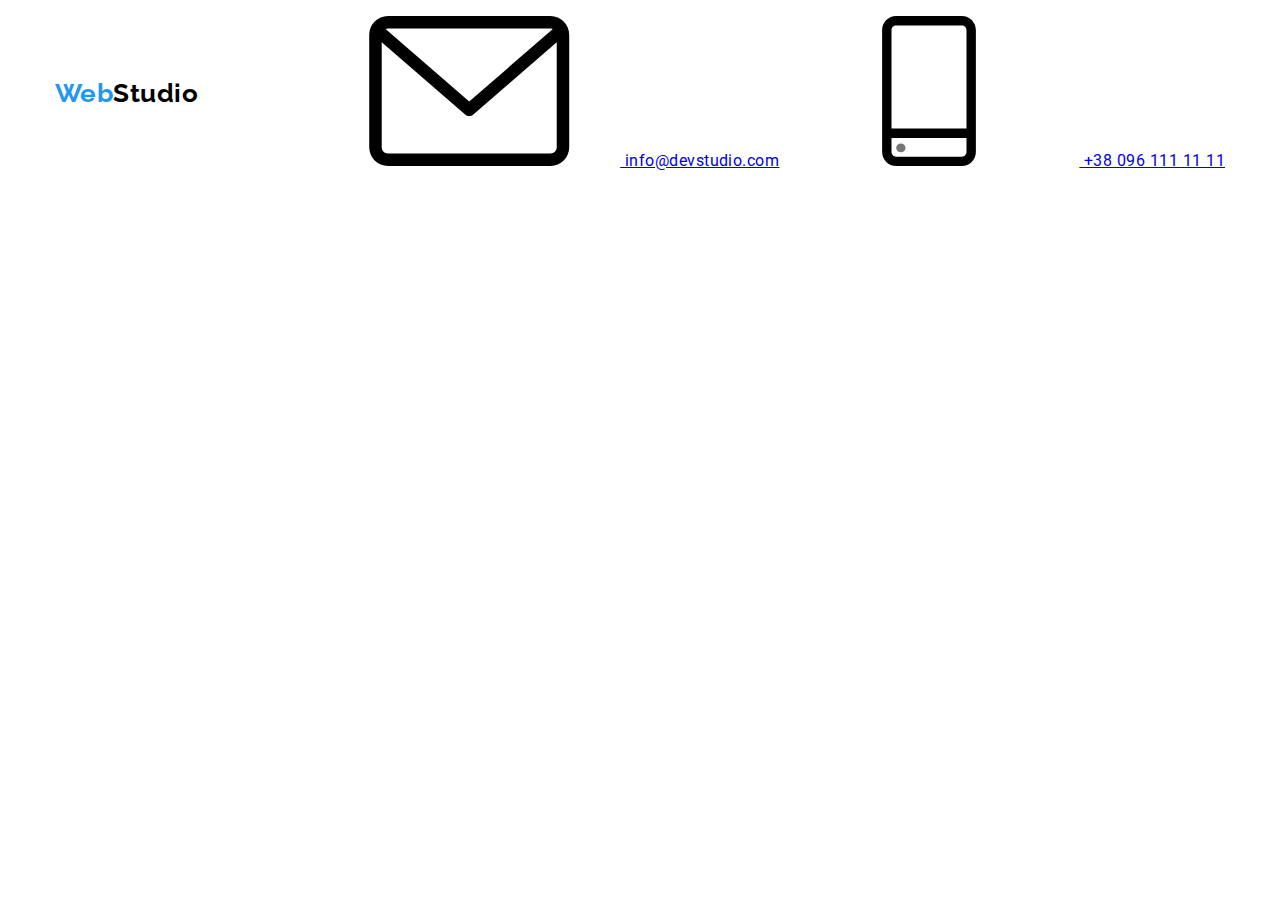
==== commit 7d0e54a4: "Mobile menu" ====
--- a/index.html
+++ b/index.html
@@ -46,11 +46,44 @@
                         +38 096 111 11
                         11</a></li>
             </ul>
+            <button type="button" class="header__button js-open-menu">
+                <svg aria-label="Іконка меню" class="icon-menu">
+                    <use href="./images/sprite.svg#icon-menu"></use>
+                </svg>
+            </button>
+        </div>
+        <div class="mobile-menu js-menu-container">
+            <div class="container mobile-menu__container">
+                <button class="mobile-menu__close-button js-close-menu">
+                    <svg aria-label="Хрестик закриття форми" class="icon-close" width="18" height="18">
+                        <use href="./images/sprite.svg#icon-close"></use>
+                    </svg>
+                </button>
+                <ul class="mobile-menu__navigation">
+                    <li class="mobile-menu__items list"><a href="./index.html"
+                            class="mobile-menu__chapter link">Студія</a></li>
+                    <li class="mobile-menu__items list"><a href="./portfolio.html"
+                            class="mobile-menu__chapter link">Портфоліо</a></li>
+                    <li class="mobile-menu__items list"><a href="#" class="mobile-menu__chapter link">Контакти</a></li>
+                </ul>
+            </nav>
+
+            <ul class="mobile-menu__contacts">
+                <li class="mobile-menu__items-phone list"><a href="tel:+380961111111" class="mobile-menu__contacts-phone link">+38 096 111 11
+                    11</a></li>
+                <li class="mobile-menu__items-mail list"><a href="mailto:info@devstudio.com" class="mobile-menu__contacts-mail link">info@devstudio.com</a></li>
+             <ul class="mobile-menu__networks-list">
+                <li class="mobile-menu__networks list"><a href="#" class="mobile-menu__network-link link">Instagram</a></li>
+                <li class="mobile-menu__networks list"><a href="#" class="mobile-menu__network-link link">Twitter</a></li>
+                <li class="mobile-menu__networks list"><a href="#" class="mobile-menu__network-link link">Facebook</a></li>
+                <li class="mobile-menu__networks list"><a href="#" class="mobile-menu__network-link link">LinkedIn</a></li>
+             </ul>   
+            </div>
         </div>
     </header>
 
     <main>
-        <section class="section-order">
+        <!-- <section class="section-order">
             <div class="container">
                 <h1 class="section-order__title">Ефективні рішення для вашого бізнесу</h1>
                 <button type="button" class="section-order__button page-buttons" data-modal-open>Замовити послугу</button>
@@ -445,7 +478,8 @@
             </form>
         </div>
     </div>
-    <script src="./js/modal.js"></script>
+    <script src="./js/modal.js"></script> -->
+    <script src="./js/mobile-menu.js"></script>
 </body>
 
 </html>--- a/css/main.min.css
+++ b/css/main.min.css
@@ -1 +1 @@
-:root{--main-background-color: #FFFFFF;--secondary-background-color: #2F303A;--team-background-color: #F5F4FA;--btn-order-background-color: #2196F3;--btn-order-active-background-color: #188CE8;--section-order-background-color: #C4C4C4;--overlay-activity-background-color: rgba(47, 48, 58, 0.8);--overlay-background-color: rgba(0, 0, 0, 0.2);--main-logo-color: #000000;--primary-text-color: #757575;--title-text-color: #212121;--accent-text-color: #FFFFFF;--active-color: #2196F3;--clients-logo-color: #AFB1B8;--border-header-color: #ECECEC;--portfolio-cards-color: #EEEEEE;--box-shadow-color: #604545;--footer-contacts-color: #AB9898;--social-links-color: #AFB1B8;--placeholder-color: rgba(255, 255, 255, 0.6);--placeholder-user-message-color: rgba(117, 117, 117, 0.5);--primary-font: "Roboto", sans-serif;--secondary-font: "Raleway", sans-serif;--button-font: inherit;--transition-dur-and-func: 250ms cubic-bezier(0.4, 0, 0.2, 1)}.current{color:var(--active-color)}.visually-hidden{position:absolute;white-space:nowrap;width:1px;height:1px;overflow:hidden;border:0;padding:0;clip:rect(0);clip-path:inset(50%);margin:-1px}h1,h2,h3,h4,p{margin-top:0;margin-bottom:0}ul{margin-top:0;margin-bottom:0;padding-left:0}.link{text-decoration:none}.list{list-style:none}.page-buttons{cursor:pointer}img{display:block;max-width:100%;height:auto}body{background-color:var(--main-background-color);color:var(--primary-text-color);font-family:var(--primary-font);letter-spacing:.03em}.container{width:1200px;padding-left:15px;padding-right:15px;margin-left:auto;margin-right:auto}.section{padding-top:94px}.logo{margin-right:92px;padding-top:24px;padding-bottom:24px}.logo__header{color:var(--main-logo-color);font-family:var(--secondary-font);font-size:26px;font-weight:700;line-height:1.19;text-align:left}.logo__accent-part{color:var(--active-color)}.logo-light{color:var(--accent-text-color);font-family:var(--secondary-font);font-size:26px;font-weight:700;line-height:1.19;text-align:left;width:145px}.logo-link-bottom{display:inline-block;margin-bottom:20px}.contacts{display:flex}.contacts__link{display:flex;align-items:center;color:var(--primary-text-color);fill:currentColor;font-size:14px;font-weight:500;line-height:1.14;letter-spacing:.02em;text-align:left;text-decoration:none;padding-top:32px;padding-bottom:32px;transition:color var(--transition-dur-and-func)}.contacts__list{display:flex;align-items:center;margin-right:48px}.contacts__list :hover{color:var(--active-color)}.contacts__list :focus{color:var(--active-color)}.contacts__icon-mail{display:inline-block;width:16px;height:12px;margin-right:10px;transition:fill var(--transition-dur-and-func)}.contacts__icon-mail :hover,.contacts__icon-mail :focus{fill:var(--active-color)}.contacts__icon-phone{display:inline-block;width:10px;height:16px;margin-right:10px;transition:fill var(--transition-dur-and-func)}.contacts__icon-phone :hover,.contacts__icon-phone :focus{fill:var(--active-color)}.footer-list-connection{color:var(--accent-text-color);font-style:normal;font-size:14px;font-weight:400;line-height:1.71;text-align:left;transition:color var(--transition-dur-and-func)}.footer-list-connection:not(:last-child){margin-bottom:9px}.footer-list-connection :hover,.footer-list-connection :focus{color:var(--active-color)}.link-connection-footer{color:var(--accent-text-color);font-size:14px;font-weight:400;line-height:24px;text-align:left;text-decoration:none}.footer-contacts{color:var(--footer-contacts-color)}.section-order__button{display:inline-block;background-color:var(--btn-order-background-color);color:var(--accent-text-color);font-family:inherit;font-size:16px;font-weight:700;line-height:1.88;letter-spacing:.06em;text-align:center;padding:10px 32px;margin-right:470px;margin-left:470px;border:none;border-radius:4px;min-width:216px;transition:background-color var(--transition-dur-and-func)}.section-order__button:hover,.section-order__button:focus{background-color:var(--btn-order-active-background-color)}.footer-button{color:var(--accent-text-color);background-color:var(--btn-order-background-color);width:200px;height:50px;padding:10px 28px;font-size:16px;font-weight:700;line-height:1.88;letter-spacing:.06em;text-align:center;box-shadow:0px 4px 4px rgba(0,0,0,.15);border-radius:4px;border:var(--active-color);transition:background-color var(--transition-dur-and-func)}.footer-button:hover,.footer-button:focus{background-color:var(--btn-order-active-background-color)}.icon-send{position:absolute;top:50%;transform:translateY(-50%);margin-left:10px}.modal-button-submit{color:var(--main-background-color);background-color:var(--btn-order-background-color);width:200px;height:50px;align-self:center;box-shadow:0px 4px 4px rgba(0,0,0,.25);border-radius:4px;transition:background-color var(--transition-dur-and-func);border:none;cursor:pointer}.modal-button-submit:hover,.modal-button-submit:focus{background-color:var(--btn-order-active-background-color)}.titles{color:var(--title-text-color)}.social-links{display:flex;justify-content:center;align-items:center;margin-top:16px}.social-link-instagram,.social-link-twitter,.social-link-facebook,.social-link-linkedin{display:flex;justify-content:center;align-items:center;height:44px;width:44px;border-radius:50%;background-color:var(--main-background-color);color:var(--social-links-color);transition:background-color var(--transition-dur-and-func),fill var(--transition-dur-and-func)}.social-link-item{margin-right:10px}.social-link-instagram:hover,.social-link-twitter:hover,.social-link-facebook:hover,.social-link-linkedin:hover{background-color:var(--active-color)}.social-link-instagram:hover .icon-instagram,.social-link-twitter:hover .icon-twitter,.social-link-facebook:hover .icon-facebook,.social-link-linkedin:hover .icon-linkedin{fill:var(--accent-text-color)}.social-link-instagram:focus,.social-link-twitter:focus,.social-link-facebook:focus,.social-link-linkedin:focus{background-color:var(--active-color)}.social-link-instagram:focus .icon-instagram,.social-link-twitter:focus .icon-twitter,.social-link-facebook:focus .icon-facebook,.social-link-linkedin:focus .icon-linked{fill:var(--active-color);fill:var(--accent-text-color)}.icon-instagram,.icon-twitter,.icon-facebook,.icon-linkedin{width:20px;height:20px;fill:currentColor}.footer-social-list{display:flex;justify-content:center;column-gap:10px}.footer-social-links{display:flex;justify-content:center;align-items:center;width:44px;height:44px;border-radius:50px;background-color:rgba(255,255,255,.1);color:var(--accent-text-color);transition:background-color var(--transition-dur-and-func),fill var(--transition-dur-and-func)}.footer-social-links:hover{background-color:var(--active-color)}.footer-social-links:hover .icon-instagram-footer,.footer-social-links:hover .icon-twitter-footer,.footer-social-links:hover .icon-facebook-footer,.footer-social-links:hover .icon-linkedin-footer{fill:var(--accent-text-color)}.footer-social-links:focus{background-color:var(--active-color)}.footer-social-links:focus .icon-instagram-footer,.footer-social-links:focus .icon-twitter-footer,.footer-social-links:focus .icon-facebook-footer,.footer-social-links:focus .icon-linkedin-footer{background-color:var(--active-color);fill:var(--accent-text-color)}.icon-instagram-footer,.icon-twitter-footer,.icon-facebook-footer,.icon-linkedin-footer{width:20px;height:20px;fill:currentColor}.backdrop{position:fixed;top:0;left:0;width:100%;height:100%;background-color:var(--overlay-background-color);z-index:100;transition:opacity var(--transition-dur-and-func),visibility var(--transition-dur-and-func)}.backdrop.is-hidden{visibility:hidden;opacity:0;pointer-events:none}.modal{position:absolute;top:50%;left:50%;transform:translate(-50%, -50%);width:528px;min-height:581px;padding:40px;background-color:var(--main-background-color)}.modal-close-button{position:absolute;top:8px;right:8px;display:flex;justify-content:center;align-items:center;width:30px;height:30px;background-color:rgba(0,0,0,0);border:1px solid rgba(0,0,0,.1);border-radius:50%;padding:0;cursor:pointer;transition:var(--transition-dur-and-func)}.modal-close-button:hover,.modal-close-button:focus{fill:var(--active-color)}.modal-form{display:flex;flex-direction:column}.modal-form-tittle{color:var(--title-text-color);font-size:20px;font-weight:700;line-height:1.15;letter-spacing:.03em;text-align:center;margin-bottom:12px}.modal-form-box{position:relative;display:block}.modal-form-input{width:100%;height:40px;border:1px solid rgba(33,33,33,.2);border-radius:4px;padding-left:42px;cursor:pointer;transition:border-color var(--transition-dur-and-func)}.modal-form-input:focus{border-color:var(--active-color);outline:none}.modal-form-description{display:block;color:var(--primary-text-color);font-size:12px;font-weight:400;line-height:1.17;letter-spacing:.01em;text-align:left;margin-bottom:4px}.modal-form-field{margin-bottom:10px}.modal-form-field-comments{margin-bottom:20px}.modal-form-input:focus+.icon-person{fill:var(--active-color)}.modal-form-input:focus+.icon-phone{fill:var(--active-color)}.modal-form-input:focus+.icon-email{fill:var(--active-color)}.modal-form-message{display:block;width:100%;height:120px;border:1px solid rgba(33,33,33,.2);border-radius:4px;padding:12px 16px;resize:none;transition:border-color var(--transition-dur-and-func)}.modal-form-message:focus{border-color:var(--active-color);outline:none}.modal-form-message::placeholder{color:var(--placeholder-user-message-color);font-weight:400;font-size:12px;line-height:1.17;letter-spacing:.01em}.modal-form-check{position:absolute}.box-check-agree{width:16px;height:15px;border:2px solid #212121;border-radius:3px;margin-right:10px}.modal-form-check:checked+.box-check-agree{background-color:var(--btn-order-background-color);fill:var(--accent-text-color);border:none}.modal-form-check:focus+.box-check-agree{box-shadow:0 0 0 2px rgba(0,0,255,.5)}.modal-form-check+.modal-form-check-field .box-check-agree{fill:var(--active-color);border:none}.modal-form-check-field{display:flex;justify-content:center;align-items:center;margin-bottom:30px;cursor:pointer}.icon-check{width:16px;height:15px;fill:rgba(0,0,0,0)}.modal-form-check+.icon-check{background-color:var(--btn-order-background-color)}.icon-person,.icon-phone,.icon-email{position:absolute;top:50%;left:12px;transform:translateY(-50%);display:block;width:18px;height:18px;transition:fill var(--transition-dur-and-func)}.agreement{font-weight:400;font-size:14px;line-height:1.7}.conditions{color:var(--active-color)}.page-header{border-bottom:1px solid var(--border-header-color)}.page-header__container{display:flex;align-items:center;justify-content:space-between}.page-navigation{display:flex;align-items:baseline}.navigation{display:flex}.navigation__link{display:inline-block;padding-top:32px;padding-bottom:32px;color:var(--title-text-color);font-size:14px;font-weight:500;line-height:1.14;letter-spacing:.02em;text-align:left;text-decoration:none;position:relative;transition:color var(--transition-dur-and-func)}.navigation__link.current::after{position:absolute;content:"";display:block;height:4px;width:100%;border-radius:2px;background-color:var(--btn-order-background-color);bottom:-1px}.navigation__list:not(:last-child){margin-right:50px}.navigation__list :hover{color:var(--active-color)}.navigation__list :focus{color:var(--active-color)}.section-order__title{color:var(--accent-text-color);font-size:44px;font-weight:900;line-height:1.36;letter-spacing:.06em;text-align:center;text-transform:uppercase;margin-bottom:30px;width:696px;margin-right:278px;margin-left:278px}.section-order{background-color:var(--secondary-background-color)}.section-order{display:block;padding-top:200px;padding-bottom:200px;background-image:linear-gradient(rgba(47, 48, 58, 0.4), rgba(47, 48, 58, 0.4)),url("../images/hero.jpg");background-size:cover;background-color:var(--section-order-background-color)}.section-benefits__list{display:flex;gap:30px}.section-benefits__item{flex-basis:calc((100% - 90px)/4)}.section-benefits__antenna-box,.section-benefits__clock-box,.section-benefits__diagram-box,.section-benefits__astronaut-box{display:flex;background-color:var(--team-background-color);width:270px;height:120px;justify-content:center;align-items:center;margin-bottom:30px;border-radius:4px}.section-benefits__icon-antenna,.section-benefits__icon-clock,.section-benefits__icon-diagram,.section-benefits__icon-astronaut{width:70px;height:70px;justify-content:center;align-items:center}.section-benefits__title{font-size:14px;font-weight:700;line-height:1.17;text-align:left;text-transform:uppercase;margin-bottom:10px}.section-benefits__description{font-size:14px;font-weight:400;line-height:1.7;text-align:left}.section-activity{padding-bottom:94px}.types-activity{display:flex;justify-content:space-between;row-gap:30px}.cards-activity{flex-basis:calc((100% - 60px)/3);position:relative}.activity{display:inline-block;font-size:36px;font-weight:700;line-height:1.16;text-align:center;width:366px;margin-right:400px;margin-left:400px;margin-bottom:50px}.overlay-activity{display:flex;justify-content:center;align-items:center;position:absolute;width:100%;color:var(--accent-text-color);background-color:var(--overlay-activity-background-color);font-size:14px;font-weight:700;line-height:1.14;text-align:center;text-transform:uppercase;overflow:auto;top:224px;height:70px}.section-team{background-color:var(--team-background-color);padding-bottom:94px}.cards{background-color:var(--main-background-color);flex-basis:calc((100% - 90px)/4)}.team{font-size:36px;font-weight:700;line-height:1.16;text-align:center;width:264px;margin-right:450px;margin-left:450px;margin-bottom:50px}.team-cards{display:flex;justify-content:space-between;row-gap:30px}.team-cards-secondary{padding:30px;box-shadow:0px 1px 3px rgba(0,0,0,.12),0px 1px 1px rgba(0,0,0,.14),0px 2px 1px rgba(0,0,0,.2)}.team-member{font-size:16px;font-weight:500;line-height:1.19;text-align:center;margin-bottom:10px}.team-profession{font-size:16px;font-weight:400;line-height:1.19;text-align:center}.section-clients{padding-bottom:94px}.regular-clients{font-size:36px;font-weight:700;line-height:1.17;text-align:center;width:297px;margin-left:auto;margin-right:auto;margin-bottom:50px}.clients-logo-list{display:flex;justify-content:center;align-items:center}.clients-logo{display:flex;justify-content:center;align-items:center;color:var(--clients-logo-color);border:1px solid var(--clients-logo-color);border-radius:4px;width:170px;height:92px;transition:color var(--transition-dur-and-func),border var(--transition-dur-and-func)}.clients-logo:hover,.clients-logo:focus{color:var(--active-color);border:1px solid var(--active-color)}.clients-logo-items:not(:last-child){margin-right:30px}.logo-square,.logo-sheets,.logo-ellipse,.logo-infinity,.logo-stem,.logo-cube{width:106px;height:60px;fill:currentColor}.page-footer{background-color:var(--secondary-background-color);padding-top:60px;padding-bottom:60px}.general{display:flex;align-items:baseline;justify-content:space-between}.invitation{font-size:14px;font-weight:700;line-height:1.14;letter-spacing:.03em;text-align:left;text-transform:uppercase;color:var(--accent-text-color);margin-bottom:20px}.footer-subscription{display:flex;justify-content:center;align-items:center;position:relative}.subscription{color:var(--accent-text-color);font-size:14px;font-weight:700;line-height:1.14;text-align:left;text-transform:uppercase;margin-bottom:20px}.mail-form{color:var(--placeholder-color);background-color:var(--secondary-background-color);width:358px;height:50px;padding-top:15px;padding-left:16px;padding-bottom:15px;font-weight:400;font-size:16px;line-height:1.25;border:1px solid rgba(255,255,255,.3);border-radius:4px;box-shadow:0px 4px 4px rgba(0,0,0,.15)}.footer-subscription-field{margin-right:10px}.section-examples{padding-bottom:94px}.buttons-set{display:flex;align-items:center;justify-content:center;margin-bottom:50px;gap:8px}.example-button{background-color:var(--team-background-color);color:var(--title-text-color);font-family:inherit;font-size:16px;font-weight:500;line-height:26px;text-align:center;border:none;border-radius:4px;padding:6px 22px;transition:color var(--transition-dur-and-func),background-color var(--transition-dur-and-func),box-shadow var(--transition-dur-and-func)}.example-button:hover,.example-button:focus{color:var(--accent-text-color);background-color:var(--btn-order-background-color);box-shadow:0px 4px 4px rgba(0,0,0,.25)}.examples-set{display:flex;flex-wrap:wrap;align-items:center;gap:30px}.example{background-color:var(--main-background-color);flex-basis:calc((100% - 60px)/3)}.example-img{position:relative;overflow:hidden}.overlay{position:absolute;top:0;left:0;width:100%;height:100%;background-color:var(--btn-order-background-color);color:var(--accent-text-color);padding:63px 24px;font-size:18px;font-weight:400;line-height:1.56;text-align:left;overflow:auto;transform:translateY(100%);transition:transform var(--transition-dur-and-func)}.example-link:hover .overlay,.example-link:focus .overlay{transform:translateY(0%)}.example-card{padding-top:20px;padding-bottom:20px;padding-right:24px;padding-left:24px;border:1px solid var(--portfolio-cards-color)}.name-project{font-size:18px;font-weight:700;line-height:2;letter-spacing:.06em;text-align:left;margin-bottom:4px}.projects{font-size:16px;font-weight:400;line-height:1.88;text-align:left;color:var(--primary-text-color)}.example-link{display:block;transition:box-shadow var(--transition-dur-and-func)}.example-link:hover,.example-link:focus{box-shadow:0px 4px 4px rgba(0,0,0,.25)}.portfolio-footer{display:block;padding-top:60px;padding-bottom:60px;background-color:var(--secondary-background-color)}/*# sourceMappingURL=main.min.css.map */+:root{--main-background-color: #FFFFFF;--secondary-background-color: #2F303A;--team-background-color: #F5F4FA;--btn-order-background-color: #2196F3;--btn-order-active-background-color: #188CE8;--section-order-background-color: #C4C4C4;--overlay-activity-background-color: rgba(47, 48, 58, 0.8);--overlay-background-color: rgba(0, 0, 0, 0.2);--main-logo-color: #000000;--primary-text-color: #757575;--title-text-color: #212121;--accent-text-color: #FFFFFF;--active-color: #2196F3;--clients-logo-color: #AFB1B8;--border-header-color: #ECECEC;--portfolio-cards-color: #EEEEEE;--box-shadow-color: #604545;--footer-contacts-color: #AB9898;--social-links-color: #AFB1B8;--placeholder-color: rgba(255, 255, 255, 0.6);--placeholder-user-message-color: rgba(117, 117, 117, 0.5);--primary-font: "Roboto", sans-serif;--secondary-font: "Raleway", sans-serif;--button-font: inherit;--transition-dur-and-func: 250ms cubic-bezier(0.4, 0, 0.2, 1)}.buttons-set,.clients-logo-list,.overlay-activity,.section-benefits__antenna-box,.section-benefits__clock-box,.section-benefits__diagram-box,.section-benefits__astronaut-box,.modal-form-check-field,.footer-social-links,.social-link-instagram,.social-link-twitter,.social-link-facebook,.social-link-linkedin,.social-links{display:flex;justify-content:center;align-items:center}.current{color:var(--active-color)}.visually-hidden{position:absolute;white-space:nowrap;width:1px;height:1px;overflow:hidden;border:0;padding:0;clip:rect(0);clip-path:inset(50%);margin:-1px}h1,h2,h3,h4,p{margin-top:0;margin-bottom:0}ul{margin-top:0;margin-bottom:0;padding-left:0}.link{text-decoration:none}.list{list-style:none}.page-buttons{cursor:pointer}img{display:block;max-width:100%;height:auto}body{background-color:var(--main-background-color);color:var(--primary-text-color);font-family:var(--primary-font);letter-spacing:.03em}.container{padding-left:15px;padding-right:15px}@media screen and (min-width: 480px){.container{width:480px;margin-left:auto;margin-right:auto}}@media screen and (min-width: 768px){.container{width:770px}}@media screen and (min-width: 1200px){.container{width:1200px}}.section{padding-top:94px}.logo{margin-right:92px;padding-top:24px;padding-bottom:24px}.logo__header{color:var(--main-logo-color);font-family:var(--secondary-font);font-size:26px;font-weight:700;line-height:1.19;text-align:left}.logo__accent-part{color:var(--active-color)}.logo-light{color:var(--accent-text-color);font-family:var(--secondary-font);font-size:26px;font-weight:700;line-height:1.19;text-align:left;width:145px}.logo-link-bottom{display:inline-block;margin-bottom:20px}.mobile-menu__container{position:relative}.mobile-menu{position:fixed;top:0;left:0;z-index:100;width:100%;height:100%;background-color:var(--main-background-color);padding-left:40px;opacity:0;visibility:hidden;pointer-events:none;transition:opacity var(--transition-dur-and-func);visibility:var(--transition-dur-and-func)}.mobile-menu__navigation{padding-top:48px}.mobile-menu__items:not(:last-child){margin-bottom:32px}.mobile-menu__chapter{color:var(--title-text-color);font-size:40px;font-weight:500;line-height:1.18;letter-spacing:.02em;text-align:center;text-decoration:none;transition:color var(--transition-dur-and-func)}.mobile-menu__chapter:hover,.mobile-menu__chapter:focus{color:var(--active-color)}.mobile-menu__items-phone{margin-top:306px;margin-bottom:32px}.mobile-menu__contacts-phone{color:var(--primary-text-color);font-size:34px;font-weight:500;line-height:1.18;letter-spacing:.02em;text-align:left;transition:color var(--transition-dur-and-func)}.mobile-menu__contacts-phone:hover,.mobile-menu__contacts-phone:focus{color:var(--active-color)}.mobile-menu__items-mail{margin-bottom:64px}.mobile-menu__contacts-mail{color:var(--primary-text-color);font-size:24px;font-weight:500;line-height:1.17;letter-spacing:.02em;text-align:left;transition:color var(--transition-dur-and-func)}.mobile-menu__contacts-mail:hover,.mobile-menu__contacts-mail:focus{color:var(--active-color)}.mobile-menu__networks-list{display:flex;justify-content:flex-start}.mobile-menu__networks:not(:last-child){padding-right:10px;margin-bottom:48px;border-right:1px solid rgba(33,33,33,.2)}.mobile-menu__networks:not(:first-child){padding-left:10px}.mobile-menu__network-link{color:var(--active-color);font-size:40px;font-weight:500;line-height:1.18;letter-spacing:.02em;text-align:center;transition:color var(--transition-dur-and-func)}.mobile-menu__network-link:hover,.mobile-menu__network-link:focus{color:var(--active-color)}.mobile-menu.is-open{opacity:1;visibility:visible;pointer-events:auto}.mobile-menu__close-button{position:absolute;border:none;background-color:rgba(0,0,0,0);padding:0;right:15px;top:10px;width:40px;height:40px;cursor:pointer;transition:fill var(--transition-dur-and-func)}.mobile-menu__close-button:focus{fill:var(--active-color)}.contacts{display:none}.footer-list-connection{color:var(--accent-text-color);font-style:normal;font-size:14px;font-weight:400;line-height:1.71;text-align:left;transition:color var(--transition-dur-and-func)}.footer-list-connection:not(:last-child){margin-bottom:9px}.footer-list-connection :hover,.footer-list-connection :focus{color:var(--active-color)}.link-connection-footer{color:var(--accent-text-color);font-size:14px;font-weight:400;line-height:24px;text-align:left;text-decoration:none}.footer-contacts{color:var(--footer-contacts-color)}.section-order__button{display:inline-block;background-color:var(--btn-order-background-color);color:var(--accent-text-color);font-family:inherit;font-size:16px;font-weight:700;line-height:1.88;letter-spacing:.06em;text-align:center;padding:10px 32px;margin-right:470px;margin-left:470px;border:none;border-radius:4px;min-width:216px;transition:background-color var(--transition-dur-and-func)}.section-order__button:hover,.section-order__button:focus{background-color:var(--btn-order-active-background-color)}.footer-button{color:var(--accent-text-color);background-color:var(--btn-order-background-color);width:200px;height:50px;padding:10px 28px;font-size:16px;font-weight:700;line-height:1.88;letter-spacing:.06em;text-align:center;box-shadow:0px 4px 4px rgba(0,0,0,.15);border-radius:4px;border:var(--active-color);transition:background-color var(--transition-dur-and-func);cursor:pointer}.footer-button:hover,.footer-button:focus{background-color:var(--btn-order-active-background-color)}.icon-send{position:absolute;top:50%;transform:translateY(-50%);margin-left:10px}.modal-button-submit{color:var(--main-background-color);background-color:var(--btn-order-background-color);width:200px;height:50px;align-self:center;box-shadow:0px 4px 4px rgba(0,0,0,.25);border-radius:4px;transition:background-color var(--transition-dur-and-func);border:none}.modal-button-submit:hover,.modal-button-submit:focus{background-color:var(--btn-order-active-background-color)}.titles{color:var(--title-text-color)}.social-links{margin-top:16px}.social-link-instagram,.social-link-twitter,.social-link-facebook,.social-link-linkedin{height:44px;width:44px;border-radius:50%;background-color:var(--main-background-color);color:var(--social-links-color);transition:background-color var(--transition-dur-and-func),fill var(--transition-dur-and-func)}.social-link-item{margin-right:10px}.social-link-instagram:hover,.social-link-twitter:hover,.social-link-facebook:hover,.social-link-linkedin:hover{background-color:var(--active-color)}.social-link-instagram:hover .icon-instagram,.social-link-twitter:hover .icon-twitter,.social-link-facebook:hover .icon-facebook,.social-link-linkedin:hover .icon-linkedin{fill:var(--accent-text-color)}.social-link-instagram:focus,.social-link-twitter:focus,.social-link-facebook:focus,.social-link-linkedin:focus{background-color:var(--active-color)}.social-link-instagram:focus .icon-instagram,.social-link-twitter:focus .icon-twitter,.social-link-facebook:focus .icon-facebook,.social-link-linkedin:focus .icon-linked{fill:var(--active-color);fill:var(--accent-text-color)}.icon-instagram,.icon-twitter,.icon-facebook,.icon-linkedin{width:20px;height:20px;fill:currentColor}.footer-social-list{display:flex;justify-content:center;column-gap:10px}.footer-social-links{width:44px;height:44px;border-radius:50px;background-color:rgba(255,255,255,.1);color:var(--accent-text-color);transition:background-color var(--transition-dur-and-func),fill var(--transition-dur-and-func)}.footer-social-links:hover{background-color:var(--active-color)}.footer-social-links:hover .icon-instagram-footer,.footer-social-links:hover .icon-twitter-footer,.footer-social-links:hover .icon-facebook-footer,.footer-social-links:hover .icon-linkedin-footer{fill:var(--accent-text-color)}.footer-social-links:focus{background-color:var(--active-color)}.footer-social-links:focus .icon-instagram-footer,.footer-social-links:focus .icon-twitter-footer,.footer-social-links:focus .icon-facebook-footer,.footer-social-links:focus .icon-linkedin-footer{background-color:var(--active-color);fill:var(--accent-text-color)}.icon-instagram-footer,.icon-twitter-footer,.icon-facebook-footer,.icon-linkedin-footer{width:20px;height:20px;fill:currentColor}.backdrop{position:fixed;top:0;left:0;width:100%;height:100%;background-color:var(--overlay-background-color);z-index:100;transition:opacity var(--transition-dur-and-func),visibility var(--transition-dur-and-func)}.backdrop.is-hidden{visibility:hidden;opacity:0;pointer-events:none}.modal{position:absolute;top:50%;left:50%;transform:translate(-50%, -50%);width:528px;min-height:581px;padding:40px;background-color:var(--main-background-color)}.modal-close-button{position:absolute;top:8px;right:8px;display:flex;justify-content:center;align-items:center;width:30px;height:30px;background-color:rgba(0,0,0,0);border:1px solid rgba(0,0,0,.1);border-radius:50%;padding:0;cursor:pointer;transition:var(--transition-dur-and-func)}.modal-close-button:hover,.modal-close-button:focus{fill:var(--active-color)}.modal-form{display:flex;flex-direction:column}.modal-form-tittle{color:var(--title-text-color);font-size:20px;font-weight:700;line-height:1.15;letter-spacing:.03em;text-align:center;margin-bottom:12px}.modal-form-box{position:relative;display:block}.modal-form-input{width:100%;height:40px;border:1px solid rgba(33,33,33,.2);border-radius:4px;padding-left:42px;cursor:pointer;transition:border-color var(--transition-dur-and-func)}.modal-form-input:focus{border-color:var(--active-color);outline:none}.modal-form-description{display:block;color:var(--primary-text-color);font-size:12px;font-weight:400;line-height:1.17;letter-spacing:.01em;text-align:left;margin-bottom:4px}.modal-form-field{margin-bottom:10px}.modal-form-field-comments{margin-bottom:20px}.modal-form-input:focus+.icon-person{fill:var(--active-color)}.modal-form-input:focus+.icon-phone{fill:var(--active-color)}.modal-form-input:focus+.icon-email{fill:var(--active-color)}.modal-form-message{display:block;width:100%;height:120px;border:1px solid rgba(33,33,33,.2);border-radius:4px;padding:12px 16px;resize:none;transition:border-color var(--transition-dur-and-func)}.modal-form-message:focus{border-color:var(--active-color);outline:none}.modal-form-message::placeholder{color:var(--placeholder-user-message-color);font-weight:400;font-size:12px;line-height:1.17;letter-spacing:.01em}.modal-form-check{position:absolute}.box-check-agree{width:16px;height:15px;border:2px solid #212121;border-radius:3px;margin-right:10px}.modal-form-check:checked+.box-check-agree{background-color:var(--btn-order-background-color);fill:var(--accent-text-color);border:none}.modal-form-check:focus+.box-check-agree{box-shadow:0 0 0 2px rgba(0,0,255,.5)}.modal-form-check+.modal-form-check-field .box-check-agree{fill:var(--active-color);border:none}.modal-form-check-field{margin-bottom:30px;cursor:pointer}.icon-check{width:16px;height:15px;fill:rgba(0,0,0,0)}.modal-form-check+.icon-check{background-color:var(--btn-order-background-color)}.icon-person,.icon-phone,.icon-email{position:absolute;top:50%;left:12px;transform:translateY(-50%);display:block;width:18px;height:18px;transition:fill var(--transition-dur-and-func)}.agreement{font-weight:400;font-size:14px;line-height:1.7}.conditions{color:var(--active-color)}.page-header{padding-top:16px;padding-bottom:16px}.page-header__container{display:flex;justify-content:space-between;align-items:center}.header__button{border:none;background-color:rgba(0,0,0,0);padding:0;line-height:0}.icon-menu{width:40px;height:40px}@media screen and (min-width: 768px){.navigation{display:flex}.contacts{display:flex}.header__button{display:none}}.navigation{display:none}.section-order__title{color:var(--accent-text-color);font-size:44px;font-weight:900;line-height:1.36;letter-spacing:.06em;text-align:center;text-transform:uppercase;margin-bottom:30px;width:696px;margin-right:278px;margin-left:278px}.section-order{background-color:var(--secondary-background-color)}.section-order{display:block;margin-right:auto;margin-left:auto;max-width:1600px;padding-top:200px;padding-bottom:200px;background-image:linear-gradient(rgba(47, 48, 58, 0.4), rgba(47, 48, 58, 0.4)),url("../images/hero.jpg");background-size:cover;background-color:var(--section-order-background-color)}.section-benefits__list{display:flex;gap:30px}.section-benefits__item{flex-basis:calc((100% - 90px)/4)}.section-benefits__antenna-box,.section-benefits__clock-box,.section-benefits__diagram-box,.section-benefits__astronaut-box{background-color:var(--team-background-color);width:270px;height:120px;margin-bottom:30px;border-radius:4px}.section-benefits__icon-antenna,.section-benefits__icon-clock,.section-benefits__icon-diagram,.section-benefits__icon-astronaut{width:70px;height:70px;justify-content:center;align-items:center}.section-benefits__title{font-size:14px;font-weight:700;line-height:1.17;text-align:left;text-transform:uppercase;margin-bottom:10px}.section-benefits__description{font-size:14px;font-weight:400;line-height:1.7;text-align:left}.section-activity{padding-bottom:94px}.types-activity{display:flex;justify-content:space-between;row-gap:30px}.cards-activity{flex-basis:calc((100% - 60px)/3);position:relative}.activity{display:inline-block;font-size:36px;font-weight:700;line-height:1.16;text-align:center;width:366px;margin-right:400px;margin-left:400px;margin-bottom:50px}.overlay-activity{position:absolute;width:100%;color:var(--accent-text-color);background-color:var(--overlay-activity-background-color);font-size:14px;font-weight:700;line-height:1.14;text-align:center;text-transform:uppercase;overflow:auto;top:224px;height:70px}.section-team{background-color:var(--team-background-color);padding-bottom:94px}.cards{background-color:var(--main-background-color);flex-basis:calc((100% - 90px)/4)}.team{font-size:36px;font-weight:700;line-height:1.16;text-align:center;width:264px;margin-right:450px;margin-left:450px;margin-bottom:50px}.team-cards{display:flex;justify-content:space-between;row-gap:30px}.team-cards-secondary{padding:30px;box-shadow:0px 1px 3px rgba(0,0,0,.12),0px 1px 1px rgba(0,0,0,.14),0px 2px 1px rgba(0,0,0,.2)}.team-member{font-size:16px;font-weight:500;line-height:1.19;text-align:center;margin-bottom:10px}.team-profession{font-size:16px;font-weight:400;line-height:1.19;text-align:center}.section-clients{padding-bottom:94px}.regular-clients{font-size:36px;font-weight:700;line-height:1.17;text-align:center;width:297px;margin-left:auto;margin-right:auto;margin-bottom:50px}.clients-logo{display:flex;justify-content:center;align-items:center;color:var(--clients-logo-color);border:1px solid var(--clients-logo-color);border-radius:4px;width:170px;height:92px;transition:color var(--transition-dur-and-func),border var(--transition-dur-and-func)}.clients-logo:hover,.clients-logo:focus{color:var(--active-color);border:1px solid var(--active-color)}.clients-logo-items:not(:last-child){margin-right:30px}.logo-square,.logo-sheets,.logo-ellipse,.logo-infinity,.logo-stem,.logo-cube{width:106px;height:60px;fill:currentColor}.page-footer{background-color:var(--secondary-background-color);padding-top:60px;padding-bottom:60px;max-width:1600px;margin-right:auto;margin-left:auto}.general{display:flex;align-items:baseline;justify-content:space-between}.invitation{font-size:14px;font-weight:700;line-height:1.14;letter-spacing:.03em;text-align:left;text-transform:uppercase;color:var(--accent-text-color);margin-bottom:20px}.footer-subscription{display:flex;justify-content:center;align-items:center;position:relative}.subscription{color:var(--accent-text-color);font-size:14px;font-weight:700;line-height:1.14;text-align:left;text-transform:uppercase;margin-bottom:20px}.mail-form{color:var(--placeholder-color);background-color:var(--secondary-background-color);width:358px;height:50px;padding-top:15px;padding-left:16px;padding-bottom:15px;font-weight:400;font-size:16px;line-height:1.25;border:1px solid rgba(255,255,255,.3);border-radius:4px;box-shadow:0px 4px 4px rgba(0,0,0,.15)}.footer-subscription-field{margin-right:10px}.section-examples{padding-bottom:94px}.buttons-set{margin-bottom:50px;gap:8px}.example-button{background-color:var(--team-background-color);color:var(--title-text-color);font-family:inherit;font-size:16px;font-weight:500;line-height:26px;text-align:center;border:none;border-radius:4px;padding:6px 22px;transition:color var(--transition-dur-and-func),background-color var(--transition-dur-and-func),box-shadow var(--transition-dur-and-func)}.example-button:hover,.example-button:focus{color:var(--accent-text-color);background-color:var(--btn-order-background-color);box-shadow:0px 4px 4px rgba(0,0,0,.25)}.examples-set{display:flex;flex-wrap:wrap;align-items:center;gap:30px}.example{background-color:var(--main-background-color);flex-basis:calc((100% - 60px)/3)}.example-img{position:relative;overflow:hidden}.overlay{position:absolute;top:0;left:0;width:100%;height:100%;background-color:var(--btn-order-background-color);color:var(--accent-text-color);padding:63px 24px;font-size:18px;font-weight:400;line-height:1.56;text-align:left;overflow:auto;transform:translateY(100%);transition:transform var(--transition-dur-and-func)}.example-link:hover .overlay,.example-link:focus .overlay{transform:translateY(0%)}.example-card{padding-top:20px;padding-bottom:20px;padding-right:24px;padding-left:24px;border:1px solid var(--portfolio-cards-color)}.name-project{font-size:18px;font-weight:700;line-height:2;letter-spacing:.06em;text-align:left;margin-bottom:4px}.projects{font-size:16px;font-weight:400;line-height:1.88;text-align:left;color:var(--primary-text-color)}.example-link{display:block;transition:box-shadow var(--transition-dur-and-func)}.example-link:hover,.example-link:focus{box-shadow:0px 4px 4px rgba(0,0,0,.25)}.portfolio-footer{display:block;padding-top:60px;padding-bottom:60px;background-color:var(--secondary-background-color);max-width:1600px;margin-right:auto;margin-left:auto}/*# sourceMappingURL=main.min.css.map */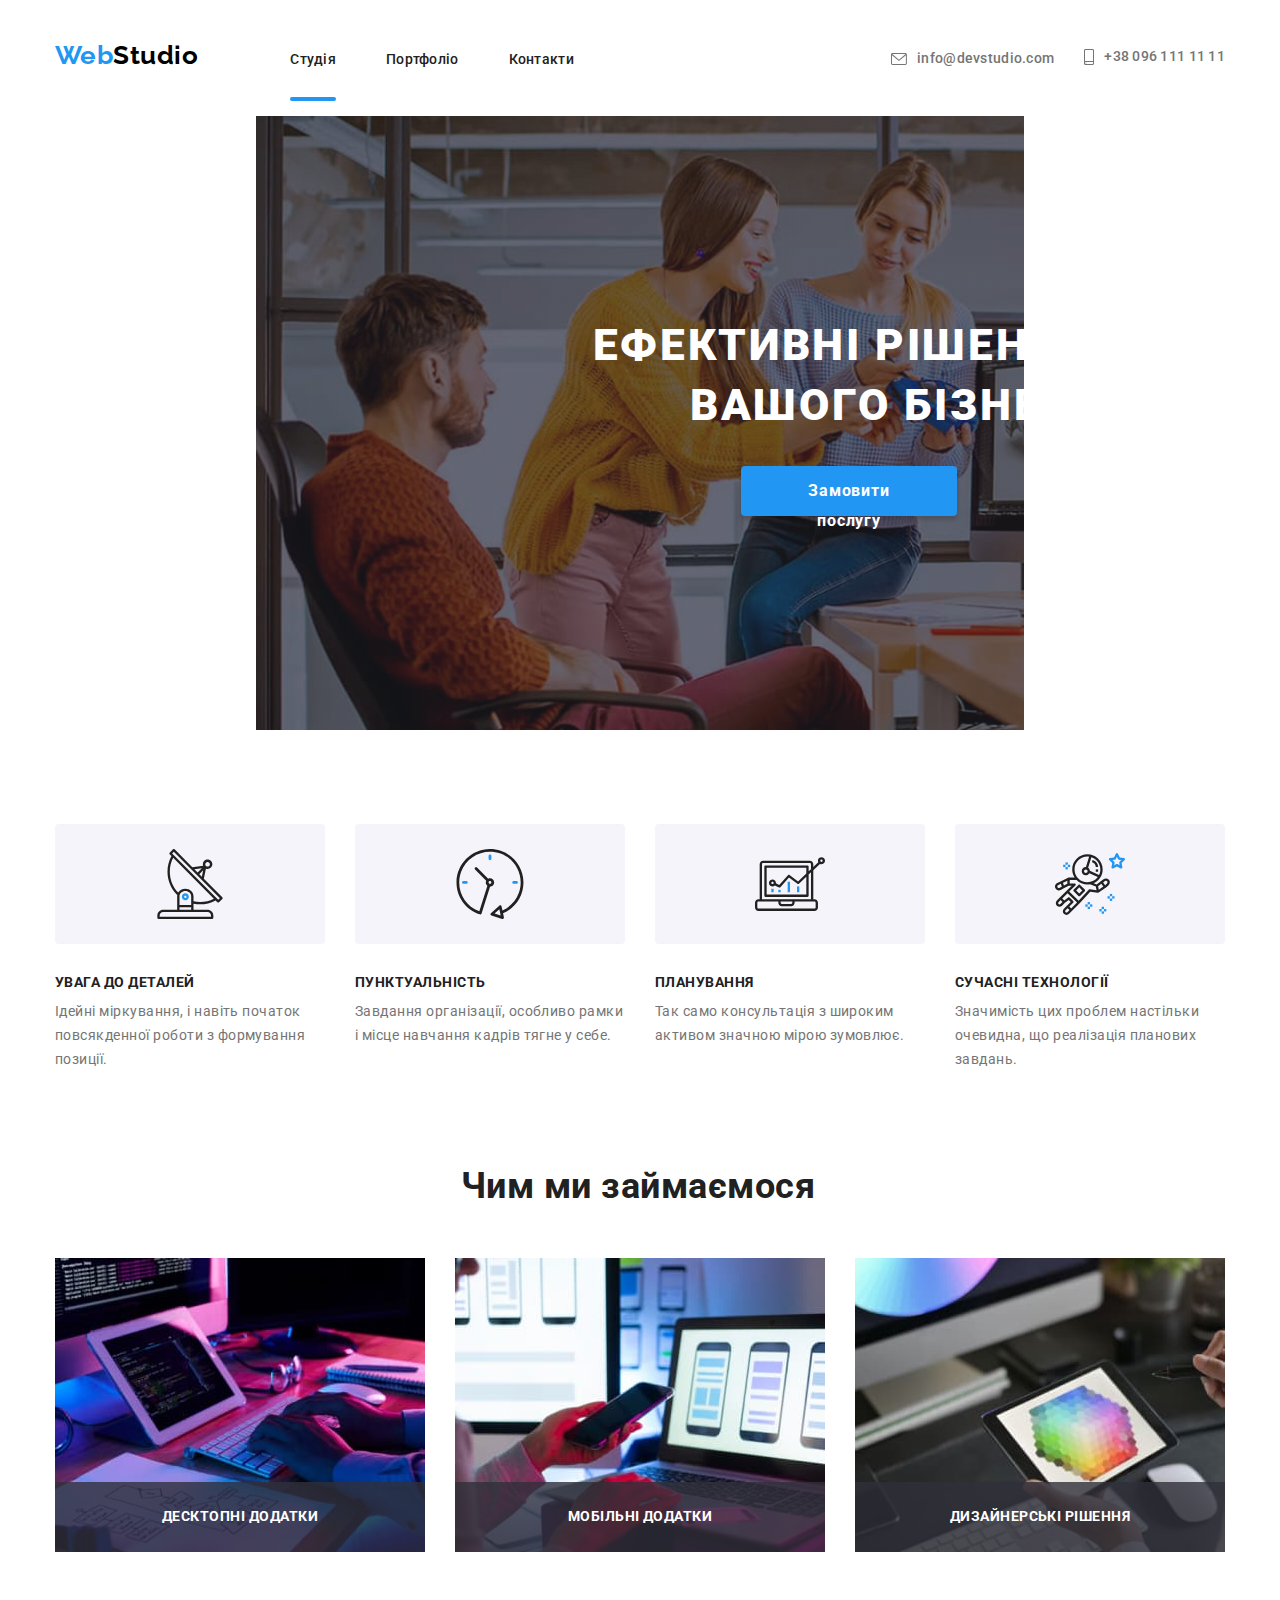
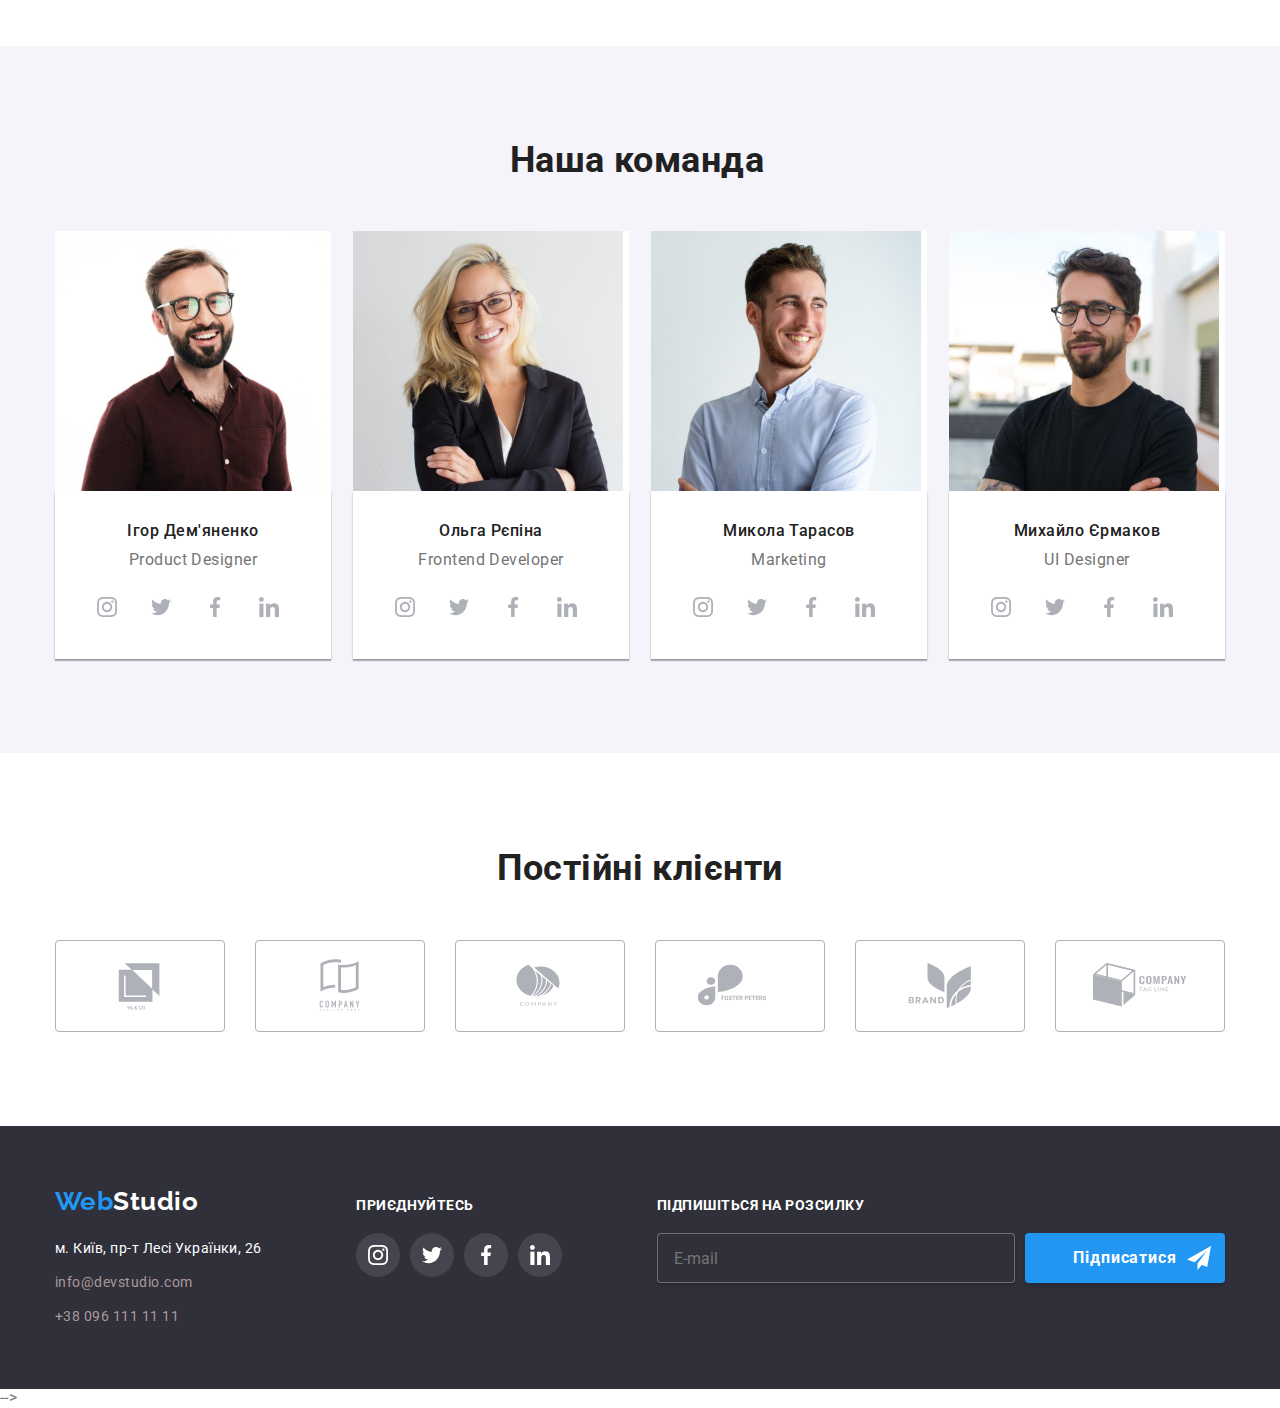
==== commit 91194e68: "Hero section" ====
--- a/index.html
+++ b/index.html
@@ -34,12 +34,12 @@
             </nav>
 
             <ul class="contacts">
-                <li class="contacts__list link list"><a href="mailto:info@devstudio.com" class="contacts__link">
+                <li class="contacts__list link list"><a href="mailto:info@devstudio.com" class="contacts__link-mail">
                         <svg aria-label="Іконка конверта" class="contacts__icon-mail">
                             <use href="./images/sprite.svg#icon-envelope"></use>
                         </svg>
                         info@devstudio.com</a></li>
-                <li class="contacts__list link list"><a href="tel:+380961111111" class="contacts__link">
+                <li class="contacts__list link list"><a href="tel:+380961111111" class="contacts__link-phone">
                         <svg aria-label="Іконка смартфона" class="contacts__icon-phone">
                             <use href="./images/sprite.svg#icon-smartphone"></use>
                         </svg>
@@ -82,8 +82,8 @@
         </div>
     </header>
 
-    <main>
-        <!-- <section class="section-order">
+    <main>     
+        <section class="section-order">
             <div class="container">
                 <h1 class="section-order__title">Ефективні рішення для вашого бізнесу</h1>
                 <button type="button" class="section-order__button page-buttons" data-modal-open>Замовити послугу</button>
--- a/css/main.min.css
+++ b/css/main.min.css
@@ -1 +1 @@
-:root{--main-background-color: #FFFFFF;--secondary-background-color: #2F303A;--team-background-color: #F5F4FA;--btn-order-background-color: #2196F3;--btn-order-active-background-color: #188CE8;--section-order-background-color: #C4C4C4;--overlay-activity-background-color: rgba(47, 48, 58, 0.8);--overlay-background-color: rgba(0, 0, 0, 0.2);--main-logo-color: #000000;--primary-text-color: #757575;--title-text-color: #212121;--accent-text-color: #FFFFFF;--active-color: #2196F3;--clients-logo-color: #AFB1B8;--border-header-color: #ECECEC;--portfolio-cards-color: #EEEEEE;--box-shadow-color: #604545;--footer-contacts-color: #AB9898;--social-links-color: #AFB1B8;--placeholder-color: rgba(255, 255, 255, 0.6);--placeholder-user-message-color: rgba(117, 117, 117, 0.5);--primary-font: "Roboto", sans-serif;--secondary-font: "Raleway", sans-serif;--button-font: inherit;--transition-dur-and-func: 250ms cubic-bezier(0.4, 0, 0.2, 1)}.buttons-set,.clients-logo-list,.overlay-activity,.section-benefits__antenna-box,.section-benefits__clock-box,.section-benefits__diagram-box,.section-benefits__astronaut-box,.modal-form-check-field,.footer-social-links,.social-link-instagram,.social-link-twitter,.social-link-facebook,.social-link-linkedin,.social-links{display:flex;justify-content:center;align-items:center}.current{color:var(--active-color)}.visually-hidden{position:absolute;white-space:nowrap;width:1px;height:1px;overflow:hidden;border:0;padding:0;clip:rect(0);clip-path:inset(50%);margin:-1px}h1,h2,h3,h4,p{margin-top:0;margin-bottom:0}ul{margin-top:0;margin-bottom:0;padding-left:0}.link{text-decoration:none}.list{list-style:none}.page-buttons{cursor:pointer}img{display:block;max-width:100%;height:auto}body{background-color:var(--main-background-color);color:var(--primary-text-color);font-family:var(--primary-font);letter-spacing:.03em}.container{padding-left:15px;padding-right:15px}@media screen and (min-width: 480px){.container{width:480px;margin-left:auto;margin-right:auto}}@media screen and (min-width: 768px){.container{width:770px}}@media screen and (min-width: 1200px){.container{width:1200px}}.section{padding-top:94px}.logo{margin-right:92px;padding-top:24px;padding-bottom:24px}.logo__header{color:var(--main-logo-color);font-family:var(--secondary-font);font-size:26px;font-weight:700;line-height:1.19;text-align:left}.logo__accent-part{color:var(--active-color)}.logo-light{color:var(--accent-text-color);font-family:var(--secondary-font);font-size:26px;font-weight:700;line-height:1.19;text-align:left;width:145px}.logo-link-bottom{display:inline-block;margin-bottom:20px}.mobile-menu__container{position:relative}.mobile-menu{position:fixed;top:0;left:0;z-index:100;width:100%;height:100%;background-color:var(--main-background-color);padding-left:40px;opacity:0;visibility:hidden;pointer-events:none;transition:opacity var(--transition-dur-and-func);visibility:var(--transition-dur-and-func)}.mobile-menu__navigation{padding-top:48px}.mobile-menu__items:not(:last-child){margin-bottom:32px}.mobile-menu__chapter{color:var(--title-text-color);font-size:40px;font-weight:500;line-height:1.18;letter-spacing:.02em;text-align:center;text-decoration:none;transition:color var(--transition-dur-and-func)}.mobile-menu__chapter:hover,.mobile-menu__chapter:focus{color:var(--active-color)}.mobile-menu__items-phone{margin-top:306px;margin-bottom:32px}.mobile-menu__contacts-phone{color:var(--primary-text-color);font-size:34px;font-weight:500;line-height:1.18;letter-spacing:.02em;text-align:left;transition:color var(--transition-dur-and-func)}.mobile-menu__contacts-phone:hover,.mobile-menu__contacts-phone:focus{color:var(--active-color)}.mobile-menu__items-mail{margin-bottom:64px}.mobile-menu__contacts-mail{color:var(--primary-text-color);font-size:24px;font-weight:500;line-height:1.17;letter-spacing:.02em;text-align:left;transition:color var(--transition-dur-and-func)}.mobile-menu__contacts-mail:hover,.mobile-menu__contacts-mail:focus{color:var(--active-color)}.mobile-menu__networks-list{display:flex;justify-content:flex-start}.mobile-menu__networks:not(:last-child){padding-right:10px;margin-bottom:48px;border-right:1px solid rgba(33,33,33,.2)}.mobile-menu__networks:not(:first-child){padding-left:10px}.mobile-menu__network-link{color:var(--active-color);font-size:40px;font-weight:500;line-height:1.18;letter-spacing:.02em;text-align:center;transition:color var(--transition-dur-and-func)}.mobile-menu__network-link:hover,.mobile-menu__network-link:focus{color:var(--active-color)}.mobile-menu.is-open{opacity:1;visibility:visible;pointer-events:auto}.mobile-menu__close-button{position:absolute;border:none;background-color:rgba(0,0,0,0);padding:0;right:15px;top:10px;width:40px;height:40px;cursor:pointer;transition:fill var(--transition-dur-and-func)}.mobile-menu__close-button:focus{fill:var(--active-color)}.contacts{display:none}.footer-list-connection{color:var(--accent-text-color);font-style:normal;font-size:14px;font-weight:400;line-height:1.71;text-align:left;transition:color var(--transition-dur-and-func)}.footer-list-connection:not(:last-child){margin-bottom:9px}.footer-list-connection :hover,.footer-list-connection :focus{color:var(--active-color)}.link-connection-footer{color:var(--accent-text-color);font-size:14px;font-weight:400;line-height:24px;text-align:left;text-decoration:none}.footer-contacts{color:var(--footer-contacts-color)}.section-order__button{display:inline-block;background-color:var(--btn-order-background-color);color:var(--accent-text-color);font-family:inherit;font-size:16px;font-weight:700;line-height:1.88;letter-spacing:.06em;text-align:center;padding:10px 32px;margin-right:470px;margin-left:470px;border:none;border-radius:4px;min-width:216px;transition:background-color var(--transition-dur-and-func)}.section-order__button:hover,.section-order__button:focus{background-color:var(--btn-order-active-background-color)}.footer-button{color:var(--accent-text-color);background-color:var(--btn-order-background-color);width:200px;height:50px;padding:10px 28px;font-size:16px;font-weight:700;line-height:1.88;letter-spacing:.06em;text-align:center;box-shadow:0px 4px 4px rgba(0,0,0,.15);border-radius:4px;border:var(--active-color);transition:background-color var(--transition-dur-and-func);cursor:pointer}.footer-button:hover,.footer-button:focus{background-color:var(--btn-order-active-background-color)}.icon-send{position:absolute;top:50%;transform:translateY(-50%);margin-left:10px}.modal-button-submit{color:var(--main-background-color);background-color:var(--btn-order-background-color);width:200px;height:50px;align-self:center;box-shadow:0px 4px 4px rgba(0,0,0,.25);border-radius:4px;transition:background-color var(--transition-dur-and-func);border:none}.modal-button-submit:hover,.modal-button-submit:focus{background-color:var(--btn-order-active-background-color)}.titles{color:var(--title-text-color)}.social-links{margin-top:16px}.social-link-instagram,.social-link-twitter,.social-link-facebook,.social-link-linkedin{height:44px;width:44px;border-radius:50%;background-color:var(--main-background-color);color:var(--social-links-color);transition:background-color var(--transition-dur-and-func),fill var(--transition-dur-and-func)}.social-link-item{margin-right:10px}.social-link-instagram:hover,.social-link-twitter:hover,.social-link-facebook:hover,.social-link-linkedin:hover{background-color:var(--active-color)}.social-link-instagram:hover .icon-instagram,.social-link-twitter:hover .icon-twitter,.social-link-facebook:hover .icon-facebook,.social-link-linkedin:hover .icon-linkedin{fill:var(--accent-text-color)}.social-link-instagram:focus,.social-link-twitter:focus,.social-link-facebook:focus,.social-link-linkedin:focus{background-color:var(--active-color)}.social-link-instagram:focus .icon-instagram,.social-link-twitter:focus .icon-twitter,.social-link-facebook:focus .icon-facebook,.social-link-linkedin:focus .icon-linked{fill:var(--active-color);fill:var(--accent-text-color)}.icon-instagram,.icon-twitter,.icon-facebook,.icon-linkedin{width:20px;height:20px;fill:currentColor}.footer-social-list{display:flex;justify-content:center;column-gap:10px}.footer-social-links{width:44px;height:44px;border-radius:50px;background-color:rgba(255,255,255,.1);color:var(--accent-text-color);transition:background-color var(--transition-dur-and-func),fill var(--transition-dur-and-func)}.footer-social-links:hover{background-color:var(--active-color)}.footer-social-links:hover .icon-instagram-footer,.footer-social-links:hover .icon-twitter-footer,.footer-social-links:hover .icon-facebook-footer,.footer-social-links:hover .icon-linkedin-footer{fill:var(--accent-text-color)}.footer-social-links:focus{background-color:var(--active-color)}.footer-social-links:focus .icon-instagram-footer,.footer-social-links:focus .icon-twitter-footer,.footer-social-links:focus .icon-facebook-footer,.footer-social-links:focus .icon-linkedin-footer{background-color:var(--active-color);fill:var(--accent-text-color)}.icon-instagram-footer,.icon-twitter-footer,.icon-facebook-footer,.icon-linkedin-footer{width:20px;height:20px;fill:currentColor}.backdrop{position:fixed;top:0;left:0;width:100%;height:100%;background-color:var(--overlay-background-color);z-index:100;transition:opacity var(--transition-dur-and-func),visibility var(--transition-dur-and-func)}.backdrop.is-hidden{visibility:hidden;opacity:0;pointer-events:none}.modal{position:absolute;top:50%;left:50%;transform:translate(-50%, -50%);width:528px;min-height:581px;padding:40px;background-color:var(--main-background-color)}.modal-close-button{position:absolute;top:8px;right:8px;display:flex;justify-content:center;align-items:center;width:30px;height:30px;background-color:rgba(0,0,0,0);border:1px solid rgba(0,0,0,.1);border-radius:50%;padding:0;cursor:pointer;transition:var(--transition-dur-and-func)}.modal-close-button:hover,.modal-close-button:focus{fill:var(--active-color)}.modal-form{display:flex;flex-direction:column}.modal-form-tittle{color:var(--title-text-color);font-size:20px;font-weight:700;line-height:1.15;letter-spacing:.03em;text-align:center;margin-bottom:12px}.modal-form-box{position:relative;display:block}.modal-form-input{width:100%;height:40px;border:1px solid rgba(33,33,33,.2);border-radius:4px;padding-left:42px;cursor:pointer;transition:border-color var(--transition-dur-and-func)}.modal-form-input:focus{border-color:var(--active-color);outline:none}.modal-form-description{display:block;color:var(--primary-text-color);font-size:12px;font-weight:400;line-height:1.17;letter-spacing:.01em;text-align:left;margin-bottom:4px}.modal-form-field{margin-bottom:10px}.modal-form-field-comments{margin-bottom:20px}.modal-form-input:focus+.icon-person{fill:var(--active-color)}.modal-form-input:focus+.icon-phone{fill:var(--active-color)}.modal-form-input:focus+.icon-email{fill:var(--active-color)}.modal-form-message{display:block;width:100%;height:120px;border:1px solid rgba(33,33,33,.2);border-radius:4px;padding:12px 16px;resize:none;transition:border-color var(--transition-dur-and-func)}.modal-form-message:focus{border-color:var(--active-color);outline:none}.modal-form-message::placeholder{color:var(--placeholder-user-message-color);font-weight:400;font-size:12px;line-height:1.17;letter-spacing:.01em}.modal-form-check{position:absolute}.box-check-agree{width:16px;height:15px;border:2px solid #212121;border-radius:3px;margin-right:10px}.modal-form-check:checked+.box-check-agree{background-color:var(--btn-order-background-color);fill:var(--accent-text-color);border:none}.modal-form-check:focus+.box-check-agree{box-shadow:0 0 0 2px rgba(0,0,255,.5)}.modal-form-check+.modal-form-check-field .box-check-agree{fill:var(--active-color);border:none}.modal-form-check-field{margin-bottom:30px;cursor:pointer}.icon-check{width:16px;height:15px;fill:rgba(0,0,0,0)}.modal-form-check+.icon-check{background-color:var(--btn-order-background-color)}.icon-person,.icon-phone,.icon-email{position:absolute;top:50%;left:12px;transform:translateY(-50%);display:block;width:18px;height:18px;transition:fill var(--transition-dur-and-func)}.agreement{font-weight:400;font-size:14px;line-height:1.7}.conditions{color:var(--active-color)}.page-header{padding-top:16px;padding-bottom:16px}.page-header__container{display:flex;justify-content:space-between;align-items:center}.header__button{border:none;background-color:rgba(0,0,0,0);padding:0;line-height:0}.icon-menu{width:40px;height:40px}@media screen and (min-width: 768px){.navigation{display:flex}.contacts{display:flex}.header__button{display:none}}.navigation{display:none}.section-order__title{color:var(--accent-text-color);font-size:44px;font-weight:900;line-height:1.36;letter-spacing:.06em;text-align:center;text-transform:uppercase;margin-bottom:30px;width:696px;margin-right:278px;margin-left:278px}.section-order{background-color:var(--secondary-background-color)}.section-order{display:block;margin-right:auto;margin-left:auto;max-width:1600px;padding-top:200px;padding-bottom:200px;background-image:linear-gradient(rgba(47, 48, 58, 0.4), rgba(47, 48, 58, 0.4)),url("../images/hero.jpg");background-size:cover;background-color:var(--section-order-background-color)}.section-benefits__list{display:flex;gap:30px}.section-benefits__item{flex-basis:calc((100% - 90px)/4)}.section-benefits__antenna-box,.section-benefits__clock-box,.section-benefits__diagram-box,.section-benefits__astronaut-box{background-color:var(--team-background-color);width:270px;height:120px;margin-bottom:30px;border-radius:4px}.section-benefits__icon-antenna,.section-benefits__icon-clock,.section-benefits__icon-diagram,.section-benefits__icon-astronaut{width:70px;height:70px;justify-content:center;align-items:center}.section-benefits__title{font-size:14px;font-weight:700;line-height:1.17;text-align:left;text-transform:uppercase;margin-bottom:10px}.section-benefits__description{font-size:14px;font-weight:400;line-height:1.7;text-align:left}.section-activity{padding-bottom:94px}.types-activity{display:flex;justify-content:space-between;row-gap:30px}.cards-activity{flex-basis:calc((100% - 60px)/3);position:relative}.activity{display:inline-block;font-size:36px;font-weight:700;line-height:1.16;text-align:center;width:366px;margin-right:400px;margin-left:400px;margin-bottom:50px}.overlay-activity{position:absolute;width:100%;color:var(--accent-text-color);background-color:var(--overlay-activity-background-color);font-size:14px;font-weight:700;line-height:1.14;text-align:center;text-transform:uppercase;overflow:auto;top:224px;height:70px}.section-team{background-color:var(--team-background-color);padding-bottom:94px}.cards{background-color:var(--main-background-color);flex-basis:calc((100% - 90px)/4)}.team{font-size:36px;font-weight:700;line-height:1.16;text-align:center;width:264px;margin-right:450px;margin-left:450px;margin-bottom:50px}.team-cards{display:flex;justify-content:space-between;row-gap:30px}.team-cards-secondary{padding:30px;box-shadow:0px 1px 3px rgba(0,0,0,.12),0px 1px 1px rgba(0,0,0,.14),0px 2px 1px rgba(0,0,0,.2)}.team-member{font-size:16px;font-weight:500;line-height:1.19;text-align:center;margin-bottom:10px}.team-profession{font-size:16px;font-weight:400;line-height:1.19;text-align:center}.section-clients{padding-bottom:94px}.regular-clients{font-size:36px;font-weight:700;line-height:1.17;text-align:center;width:297px;margin-left:auto;margin-right:auto;margin-bottom:50px}.clients-logo{display:flex;justify-content:center;align-items:center;color:var(--clients-logo-color);border:1px solid var(--clients-logo-color);border-radius:4px;width:170px;height:92px;transition:color var(--transition-dur-and-func),border var(--transition-dur-and-func)}.clients-logo:hover,.clients-logo:focus{color:var(--active-color);border:1px solid var(--active-color)}.clients-logo-items:not(:last-child){margin-right:30px}.logo-square,.logo-sheets,.logo-ellipse,.logo-infinity,.logo-stem,.logo-cube{width:106px;height:60px;fill:currentColor}.page-footer{background-color:var(--secondary-background-color);padding-top:60px;padding-bottom:60px;max-width:1600px;margin-right:auto;margin-left:auto}.general{display:flex;align-items:baseline;justify-content:space-between}.invitation{font-size:14px;font-weight:700;line-height:1.14;letter-spacing:.03em;text-align:left;text-transform:uppercase;color:var(--accent-text-color);margin-bottom:20px}.footer-subscription{display:flex;justify-content:center;align-items:center;position:relative}.subscription{color:var(--accent-text-color);font-size:14px;font-weight:700;line-height:1.14;text-align:left;text-transform:uppercase;margin-bottom:20px}.mail-form{color:var(--placeholder-color);background-color:var(--secondary-background-color);width:358px;height:50px;padding-top:15px;padding-left:16px;padding-bottom:15px;font-weight:400;font-size:16px;line-height:1.25;border:1px solid rgba(255,255,255,.3);border-radius:4px;box-shadow:0px 4px 4px rgba(0,0,0,.15)}.footer-subscription-field{margin-right:10px}.section-examples{padding-bottom:94px}.buttons-set{margin-bottom:50px;gap:8px}.example-button{background-color:var(--team-background-color);color:var(--title-text-color);font-family:inherit;font-size:16px;font-weight:500;line-height:26px;text-align:center;border:none;border-radius:4px;padding:6px 22px;transition:color var(--transition-dur-and-func),background-color var(--transition-dur-and-func),box-shadow var(--transition-dur-and-func)}.example-button:hover,.example-button:focus{color:var(--accent-text-color);background-color:var(--btn-order-background-color);box-shadow:0px 4px 4px rgba(0,0,0,.25)}.examples-set{display:flex;flex-wrap:wrap;align-items:center;gap:30px}.example{background-color:var(--main-background-color);flex-basis:calc((100% - 60px)/3)}.example-img{position:relative;overflow:hidden}.overlay{position:absolute;top:0;left:0;width:100%;height:100%;background-color:var(--btn-order-background-color);color:var(--accent-text-color);padding:63px 24px;font-size:18px;font-weight:400;line-height:1.56;text-align:left;overflow:auto;transform:translateY(100%);transition:transform var(--transition-dur-and-func)}.example-link:hover .overlay,.example-link:focus .overlay{transform:translateY(0%)}.example-card{padding-top:20px;padding-bottom:20px;padding-right:24px;padding-left:24px;border:1px solid var(--portfolio-cards-color)}.name-project{font-size:18px;font-weight:700;line-height:2;letter-spacing:.06em;text-align:left;margin-bottom:4px}.projects{font-size:16px;font-weight:400;line-height:1.88;text-align:left;color:var(--primary-text-color)}.example-link{display:block;transition:box-shadow var(--transition-dur-and-func)}.example-link:hover,.example-link:focus{box-shadow:0px 4px 4px rgba(0,0,0,.25)}.portfolio-footer{display:block;padding-top:60px;padding-bottom:60px;background-color:var(--secondary-background-color);max-width:1600px;margin-right:auto;margin-left:auto}/*# sourceMappingURL=main.min.css.map */+:root{--main-background-color: #FFFFFF;--secondary-background-color: #2F303A;--team-background-color: #F5F4FA;--btn-order-background-color: #2196F3;--btn-order-active-background-color: #188CE8;--section-order-background-color: #C4C4C4;--overlay-activity-background-color: rgba(47, 48, 58, 0.8);--overlay-background-color: rgba(0, 0, 0, 0.2);--main-logo-color: #000000;--primary-text-color: #757575;--title-text-color: #212121;--accent-text-color: #FFFFFF;--active-color: #2196F3;--clients-logo-color: #AFB1B8;--border-header-color: #ECECEC;--portfolio-cards-color: #EEEEEE;--box-shadow-color: #604545;--footer-contacts-color: #AB9898;--social-links-color: #AFB1B8;--placeholder-color: rgba(255, 255, 255, 0.6);--placeholder-user-message-color: rgba(117, 117, 117, 0.5);--primary-font: "Roboto", sans-serif;--secondary-font: "Raleway", sans-serif;--button-font: inherit;--transition-dur-and-func: 250ms cubic-bezier(0.4, 0, 0.2, 1)}.buttons-set,.clients-logo-list,.overlay-activity,.section-benefits__antenna-box,.section-benefits__clock-box,.section-benefits__diagram-box,.section-benefits__astronaut-box,.modal-form-check-field,.footer-social-links,.social-link-instagram,.social-link-twitter,.social-link-facebook,.social-link-linkedin,.social-links{display:flex;justify-content:center;align-items:center}.current{color:var(--active-color)}.visually-hidden{position:absolute;white-space:nowrap;width:1px;height:1px;overflow:hidden;border:0;padding:0;clip:rect(0);clip-path:inset(50%);margin:-1px}h1,h2,h3,h4,p{margin-top:0;margin-bottom:0}ul{margin-top:0;margin-bottom:0;padding-left:0}.link{text-decoration:none}.list{list-style:none}.page-buttons{cursor:pointer}img{display:block;max-width:100%;height:auto}body{background-color:var(--main-background-color);color:var(--primary-text-color);font-family:var(--primary-font);letter-spacing:.03em}.container{padding-left:15px;padding-right:15px}@media screen and (min-width: 480px){.container{width:480px;margin-left:auto;margin-right:auto}}@media screen and (min-width: 768px){.container{width:770px}}@media screen and (min-width: 1200px){.container{width:1200px}}.section{padding-top:94px}.logo{margin-right:92px;padding-top:24px;padding-bottom:24px}.logo__header{color:var(--main-logo-color);font-family:var(--secondary-font);font-size:26px;font-weight:700;line-height:1.19;text-align:left}.logo__accent-part{color:var(--active-color)}.logo-light{color:var(--accent-text-color);font-family:var(--secondary-font);font-size:26px;font-weight:700;line-height:1.19;text-align:left;width:145px}.logo-link-bottom{display:inline-block;margin-bottom:20px}@media screen and (max-width: 767px){.mobile-menu__container{position:relative}.mobile-menu{position:fixed;top:0;left:0;z-index:100;width:100%;height:100%;background-color:var(--main-background-color);padding-left:40px;opacity:0;visibility:hidden;pointer-events:none;transition:opacity var(--transition-dur-and-func);visibility:var(--transition-dur-and-func)}.mobile-menu__navigation{padding-top:48px}.mobile-menu__items:not(:last-child){margin-bottom:32px}.mobile-menu__chapter{color:var(--title-text-color);font-size:40px;font-weight:500;line-height:1.18;letter-spacing:.02em;text-align:center;text-decoration:none;transition:color var(--transition-dur-and-func)}.mobile-menu__chapter:hover,.mobile-menu__chapter:focus{color:var(--active-color)}.mobile-menu__items-phone{margin-top:306px;margin-bottom:32px}.mobile-menu__contacts-phone{color:var(--primary-text-color);font-size:34px;font-weight:500;line-height:1.18;letter-spacing:.02em;text-align:left;transition:color var(--transition-dur-and-func)}.mobile-menu__contacts-phone:hover,.mobile-menu__contacts-phone:focus{color:var(--active-color)}.mobile-menu__items-mail{margin-bottom:64px}.mobile-menu__contacts-mail{color:var(--primary-text-color);font-size:24px;font-weight:500;line-height:1.17;letter-spacing:.02em;text-align:left;transition:color var(--transition-dur-and-func)}.mobile-menu__contacts-mail:hover,.mobile-menu__contacts-mail:focus{color:var(--active-color)}.mobile-menu__networks-list{display:flex;justify-content:flex-start}.mobile-menu__networks:not(:last-child){padding-right:10px;margin-bottom:48px;border-right:1px solid rgba(33,33,33,.2)}.mobile-menu__networks:not(:first-child){padding-left:10px}.mobile-menu__network-link{color:var(--active-color);font-size:18px;font-weight:500;line-height:1.22;letter-spacing:.02em;text-align:center;transition:color var(--transition-dur-and-func)}.mobile-menu__network-link:hover,.mobile-menu__network-link:focus{color:var(--active-color)}.mobile-menu.is-open{opacity:1;visibility:visible;pointer-events:auto}.mobile-menu__close-button{position:absolute;border:none;background-color:rgba(0,0,0,0);padding:0;right:15px;top:10px;width:40px;height:40px;cursor:pointer;transition:fill var(--transition-dur-and-func)}.mobile-menu__close-button:focus{fill:var(--active-color)}}@media screen and (min-width: 768px){.mobile-menu{display:none}}@media screen and (min-width: 768px){.contacts{display:block}.contacts__list{transition:color var(--transition-dur-and-func)}.contacts__list :hover{color:var(--active-color)}.contacts__list :focus{color:var(--active-color)}.contacts__link-mail{display:block;color:var(--primary-text-color);fill:currentColor;font-size:12px;font-weight:500;line-height:1.17;letter-spacing:.02em;text-align:left;text-decoration:none;padding-top:21px}.contacts__icon-mail{width:14px;height:10px;margin-right:8px}.contacts__link-phone{display:block;color:var(--primary-text-color);fill:currentColor;font-size:12px;font-weight:500;line-height:1.17;letter-spacing:.02em;text-align:left;text-decoration:none;padding-top:10px}.contacts__icon-phone{width:10px;height:14px;margin-right:8px}}@media screen and (min-width: 1200px){.contacts{display:flex;justify-content:space-between;align-items:baseline}.contacts__link-mail,.contacts__link-phone{display:flex;align-items:center;font-size:14px;font-weight:500;line-height:1.14;padding-top:32px;padding-bottom:32px;transition:color var(--transition-dur-and-func)}.contacts__link-phone{margin-left:30px}.contacts__list{display:flex;align-items:center}.contacts__icon-mail{display:inline-block;width:16px;height:12px;margin-right:10px;transition:fill var(--transition-dur-and-func)}.contacts__icon-mail :hover,.contacts__icon-mail :focus{fill:var(--active-color)}.contacts__icon-phone{display:inline-block;width:10px;height:16px;margin-right:10px;transition:fill var(--transition-dur-and-func)}.contacts__icon-phone :hover,.contacts__icon-phone :focus{fill:var(--active-color)}}.footer-list-connection{color:var(--accent-text-color);font-style:normal;font-size:14px;font-weight:400;line-height:1.71;text-align:left;transition:color var(--transition-dur-and-func)}.footer-list-connection:not(:last-child){margin-bottom:9px}.footer-list-connection :hover,.footer-list-connection :focus{color:var(--active-color)}.link-connection-footer{color:var(--accent-text-color);font-size:14px;font-weight:400;line-height:24px;text-align:left;text-decoration:none}.footer-contacts{color:var(--footer-contacts-color)}@media screen and (max-width: 767px){.section-order__button{display:inline-block;background-color:var(--btn-order-background-color);color:var(--accent-text-color);font-family:var(--primary-font);font-size:16px;font-weight:700;line-height:1.88;text-align:center;padding:10px 24px;margin-left:140px;margin-right:140px;border:none;box-shadow:0px 4px 4px rgba(0,0,0,.15);border-radius:4px;width:200px;height:50px;transition:background-color var(--transition-dur-and-func)}.section-order__button:hover,.section-order__button:focus{background-color:var(--btn-order-active-background-color)}.modal-button-submit{color:var(--main-background-color);background-color:var(--btn-order-background-color);width:200px;height:50px;align-self:center;box-shadow:0px 4px 4px rgba(0,0,0,.25);border-radius:4px;transition:background-color var(--transition-dur-and-func);border:none}.modal-button-submit:hover,.modal-button-submit:focus{background-color:var(--btn-order-active-background-color)}}@media screen and (min-width: 768px){.section-order__button{display:inline-block;background-color:var(--btn-order-background-color);color:var(--accent-text-color);font-family:var(--primary-font);font-size:16px;font-weight:700;line-height:1.88;text-align:center;padding:10px 24px;margin-left:284px;margin-right:284px;border:none;box-shadow:0px 4px 4px rgba(0,0,0,.15);border-radius:4px;width:200px;height:50px;transition:background-color var(--transition-dur-and-func)}.section-order__button:hover,.section-order__button:focus{background-color:var(--btn-order-active-background-color)}.modal-button-submit{color:var(--main-background-color);background-color:var(--btn-order-background-color);width:200px;height:50px;align-self:center;box-shadow:0px 4px 4px rgba(0,0,0,.25);border-radius:4px;transition:background-color var(--transition-dur-and-func);border:none}.modal-button-submit:hover,.modal-button-submit:focus{background-color:var(--btn-order-active-background-color)}}@media screen and (min-width: 1200px){.section-order__button{display:inline-block;background-color:var(--btn-order-background-color);color:var(--accent-text-color);font-family:inherit;font-size:16px;font-weight:700;line-height:1.88;letter-spacing:.06em;text-align:center;padding:10px 32px;margin-right:470px;margin-left:470px;border:none;border-radius:4px;min-width:216px;transition:background-color var(--transition-dur-and-func)}.section-order__button:hover,.section-order__button:focus{background-color:var(--btn-order-active-background-color)}.section-order__button .modal-button-submit{color:var(--main-background-color);background-color:var(--btn-order-background-color);width:200px;height:50px;align-self:center;box-shadow:0px 4px 4px rgba(0,0,0,.25);border-radius:4px;transition:background-color var(--transition-dur-and-func);border:none}.section-order__button .modal-button-submit:hover,.section-order__button .modal-button-submit:focus{background-color:var(--btn-order-active-background-color)}}.footer-button{color:var(--accent-text-color);background-color:var(--btn-order-background-color);width:200px;height:50px;padding:10px 28px;font-size:16px;font-weight:700;line-height:1.88;letter-spacing:.06em;text-align:center;box-shadow:0px 4px 4px rgba(0,0,0,.15);border-radius:4px;border:var(--active-color);transition:background-color var(--transition-dur-and-func);cursor:pointer}.footer-button:hover,.footer-button:focus{background-color:var(--btn-order-active-background-color)}.icon-send{position:absolute;top:50%;transform:translateY(-50%);margin-left:10px}.titles{color:var(--title-text-color)}.social-links{margin-top:16px}.social-link-instagram,.social-link-twitter,.social-link-facebook,.social-link-linkedin{height:44px;width:44px;border-radius:50%;background-color:var(--main-background-color);color:var(--social-links-color);transition:background-color var(--transition-dur-and-func),fill var(--transition-dur-and-func)}.social-link-item{margin-right:10px}.social-link-instagram:hover,.social-link-twitter:hover,.social-link-facebook:hover,.social-link-linkedin:hover{background-color:var(--active-color)}.social-link-instagram:hover .icon-instagram,.social-link-twitter:hover .icon-twitter,.social-link-facebook:hover .icon-facebook,.social-link-linkedin:hover .icon-linkedin{fill:var(--accent-text-color)}.social-link-instagram:focus,.social-link-twitter:focus,.social-link-facebook:focus,.social-link-linkedin:focus{background-color:var(--active-color)}.social-link-instagram:focus .icon-instagram,.social-link-twitter:focus .icon-twitter,.social-link-facebook:focus .icon-facebook,.social-link-linkedin:focus .icon-linked{fill:var(--active-color);fill:var(--accent-text-color)}.icon-instagram,.icon-twitter,.icon-facebook,.icon-linkedin{width:20px;height:20px;fill:currentColor}.footer-social-list{display:flex;justify-content:center;column-gap:10px}.footer-social-links{width:44px;height:44px;border-radius:50px;background-color:rgba(255,255,255,.1);color:var(--accent-text-color);transition:background-color var(--transition-dur-and-func),fill var(--transition-dur-and-func)}.footer-social-links:hover{background-color:var(--active-color)}.footer-social-links:hover .icon-instagram-footer,.footer-social-links:hover .icon-twitter-footer,.footer-social-links:hover .icon-facebook-footer,.footer-social-links:hover .icon-linkedin-footer{fill:var(--accent-text-color)}.footer-social-links:focus{background-color:var(--active-color)}.footer-social-links:focus .icon-instagram-footer,.footer-social-links:focus .icon-twitter-footer,.footer-social-links:focus .icon-facebook-footer,.footer-social-links:focus .icon-linkedin-footer{background-color:var(--active-color);fill:var(--accent-text-color)}.icon-instagram-footer,.icon-twitter-footer,.icon-facebook-footer,.icon-linkedin-footer{width:20px;height:20px;fill:currentColor}.backdrop{position:fixed;top:0;left:0;width:100%;height:100%;background-color:var(--overlay-background-color);z-index:100;transition:opacity var(--transition-dur-and-func),visibility var(--transition-dur-and-func)}.backdrop.is-hidden{visibility:hidden;opacity:0;pointer-events:none}@media screen and (max-width: 767px){.modal{position:absolute;top:50%;left:50%;transform:translate(-50%, -50%);width:450px;min-height:609px;padding:40px;background-color:var(--main-background-color)}.modal-close-button{position:absolute;top:8px;right:8px;display:flex;justify-content:center;align-items:center;width:30px;height:30px;background-color:rgba(0,0,0,0);border:1px solid rgba(0,0,0,.1);border-radius:50%;padding:0;cursor:pointer;transition:var(--transition-dur-and-func)}.modal-close-button:hover,.modal-close-button:focus{fill:var(--active-color)}}@media screen and (min-width: 768px){.modal{position:absolute;top:50%;left:50%;transform:translate(-50%, -50%);width:450px;min-height:609px;padding:40px;background-color:var(--main-background-color)}.modal-close-button{position:absolute;top:8px;right:8px;display:flex;justify-content:center;align-items:center;width:30px;height:30px;background-color:rgba(0,0,0,0);border:1px solid rgba(0,0,0,.1);border-radius:50%;padding:0;cursor:pointer;transition:var(--transition-dur-and-func)}.modal-close-button:hover,.modal-close-button:focus{fill:var(--active-color)}}@media screen and (min-width: 1200px){.modal{position:absolute;top:50%;left:50%;transform:translate(-50%, -50%);width:528px;min-height:581px;padding:40px;background-color:var(--main-background-color)}.modal-close-button{position:absolute;top:8px;right:8px;display:flex;justify-content:center;align-items:center;width:30px;height:30px;background-color:rgba(0,0,0,0);border:1px solid rgba(0,0,0,.1);border-radius:50%;padding:0;cursor:pointer;transition:var(--transition-dur-and-func)}.modal-close-button:hover,.modal-close-button:focus{fill:var(--active-color)}}.modal-form{display:flex;flex-direction:column}.modal-form-tittle{color:var(--title-text-color);font-size:20px;font-weight:700;line-height:1.15;letter-spacing:.03em;text-align:center;margin-bottom:12px}.modal-form-box{position:relative;display:block}.modal-form-input{width:100%;height:40px;border:1px solid rgba(33,33,33,.2);border-radius:4px;padding-left:42px;cursor:pointer;transition:border-color var(--transition-dur-and-func)}.modal-form-input:focus{border-color:var(--active-color);outline:none}.modal-form-description{display:block;color:var(--primary-text-color);font-size:12px;font-weight:400;line-height:1.17;letter-spacing:.01em;text-align:left;margin-bottom:4px}.modal-form-field{margin-bottom:10px}.modal-form-field-comments{margin-bottom:20px}.modal-form-input:focus+.icon-person{fill:var(--active-color)}.modal-form-input:focus+.icon-phone{fill:var(--active-color)}.modal-form-input:focus+.icon-email{fill:var(--active-color)}.modal-form-message{display:block;width:100%;height:120px;border:1px solid rgba(33,33,33,.2);border-radius:4px;padding:12px 16px;resize:none;transition:border-color var(--transition-dur-and-func)}.modal-form-message:focus{border-color:var(--active-color);outline:none}.modal-form-message::placeholder{color:var(--placeholder-user-message-color);font-weight:400;font-size:12px;line-height:1.17;letter-spacing:.01em}.modal-form-check{position:absolute}.box-check-agree{width:16px;height:15px;border:2px solid #212121;border-radius:3px;margin-right:10px}.modal-form-check:checked+.box-check-agree{background-color:var(--btn-order-background-color);fill:var(--accent-text-color);border:none}.modal-form-check:focus+.box-check-agree{box-shadow:0 0 0 2px rgba(0,0,255,.5)}.modal-form-check+.modal-form-check-field .box-check-agree{fill:var(--active-color);border:none}.modal-form-check-field{margin-bottom:30px;cursor:pointer}.icon-check{width:16px;height:15px;fill:rgba(0,0,0,0)}.modal-form-check+.icon-check{background-color:var(--btn-order-background-color)}.icon-person,.icon-phone,.icon-email{position:absolute;top:50%;left:12px;transform:translateY(-50%);display:block;width:18px;height:18px;transition:fill var(--transition-dur-and-func)}.agreement{font-weight:400;font-size:14px;line-height:1.7}.conditions{color:var(--active-color)}@media screen and (max-width: 767px){.agreement{font-weight:400;font-size:12px;line-height:1.17}}@media screen and (min-width: 768px){.agreement{font-weight:400;font-size:12px;line-height:1.17}}.page-header{padding-top:16px;padding-bottom:16px}.page-header__container{display:flex;justify-content:space-between;align-items:center}@media screen and (max-width: 767px){.navigation{display:none}.contacts{display:none}.header__button{border:none;background-color:rgba(0,0,0,0);padding:0;line-height:0}.icon-menu{width:40px;height:40px}}@media screen and (min-width: 768px){.header__button{display:none}}@media screen and (min-width: 768px){.page-navigation{display:flex;align-items:baseline}.navigation{display:flex}.navigation__link{display:inline-block;padding-top:32px;padding-bottom:32px;color:var(--title-text-color);font-size:14px;font-weight:500;line-height:1.14;letter-spacing:.02em;text-align:left;text-decoration:none;position:relative;transition:color var(--transition-dur-and-func)}.navigation__link .navigation__list :hover{color:var(--active-color)}.navigation__link .navigation__list :focus{color:var(--active-color)}.navigation__link.current::after{position:absolute;content:"";display:block;height:4px;width:100%;border-radius:2px;background-color:var(--btn-order-background-color);bottom:-1px}.navigation__list{transition:color var(--transition-dur-and-func)}.navigation__list:not(:last-child){margin-right:50px}.navigation__list :hover{color:var(--active-color)}.navigation__list :focus{color:var(--active-color)}}@media screen and (max-width: 767px){.section-order{display:block;margin-right:auto;margin-left:auto;max-width:480px;padding-top:118px;padding-bottom:118px;background-image:linear-gradient(rgba(47, 48, 58, 0.4), rgba(47, 48, 58, 0.4)),url("../images/background-main_mobile.jpg");background-color:var(--section-order-background-color)}.section-order__title{color:var(--accent-text-color);font-size:26px;font-weight:900;line-height:1.62;letter-spacing:.06em;text-align:center;text-transform:uppercase;margin-left:60px;margin-right:60px;margin-bottom:30px}}@media screen and (min-device-pixel-ratio: 2)and (max-width: 767px),screen and (min-resolution: 192dpi)and (max-width: 767px),screen and (min-resolution: 2dppx)and (max-width: 767px){.section-order{background-image:linear-gradient(rgba(47, 48, 58, 0.4), rgba(47, 48, 58, 0.4)),url("../images/background-main_mobile@2x.jpg")}}@media screen and (min-width: 768px){.section-order{display:block;margin-right:auto;margin-left:auto;width:768px;padding-top:118px;padding-bottom:118px;background-image:linear-gradient(rgba(47, 48, 58, 0.4), rgba(47, 48, 58, 0.4)),url("../images/background-main_tablet.jpg");background-color:var(--section-order-background-color)}.section-order__title{color:var(--accent-text-color);font-size:26px;font-weight:900;line-height:1.62;letter-spacing:.06em;text-align:center;text-transform:uppercase;margin-left:204px;margin-right:204px;margin-bottom:30px}}@media screen and (min-device-pixel-ratio: 2)and (min-width: 768px),screen and (min-resolution: 192dpi)and (min-width: 768px),screen and (min-resolution: 2dppx)and (min-width: 768px){.section-order{background-image:linear-gradient(rgba(47, 48, 58, 0.4), rgba(47, 48, 58, 0.4)),url("../images/background-main_tablet@2x.jpg")}}@media screen and (min-width: 1200px){.section-order{background-color:var(--secondary-background-color)}.section-order{display:block;margin-right:auto;margin-left:auto;max-width:1600px;padding-top:200px;padding-bottom:200px;background-image:linear-gradient(rgba(47, 48, 58, 0.4), rgba(47, 48, 58, 0.4)),url("../images/background-main_desktop.jpg");background-size:cover;background-color:var(--section-order-background-color)}.section-order__title{color:var(--accent-text-color);font-size:44px;font-weight:900;line-height:1.36;letter-spacing:.06em;text-align:center;text-transform:uppercase;margin-bottom:30px;width:696px;margin-right:278px;margin-left:278px}}@media screen and (min-device-pixel-ratio: 2)and (min-width: 1200px),screen and (min-resolution: 192dpi)and (min-width: 1200px),screen and (min-resolution: 2dppx)and (min-width: 1200px){.section-order{background-image:linear-gradient(rgba(47, 48, 58, 0.4), rgba(47, 48, 58, 0.4)),url("../images/background-main_desktop@2x.jpg")}}.section-benefits__list{display:flex;gap:30px}.section-benefits__item{flex-basis:calc((100% - 90px)/4)}.section-benefits__antenna-box,.section-benefits__clock-box,.section-benefits__diagram-box,.section-benefits__astronaut-box{background-color:var(--team-background-color);width:270px;height:120px;margin-bottom:30px;border-radius:4px}.section-benefits__icon-antenna,.section-benefits__icon-clock,.section-benefits__icon-diagram,.section-benefits__icon-astronaut{width:70px;height:70px;justify-content:center;align-items:center}.section-benefits__title{font-size:14px;font-weight:700;line-height:1.17;text-align:left;text-transform:uppercase;margin-bottom:10px}.section-benefits__description{font-size:14px;font-weight:400;line-height:1.7;text-align:left}.section-activity{padding-bottom:94px}.types-activity{display:flex;justify-content:space-between;row-gap:30px}.cards-activity{flex-basis:calc((100% - 60px)/3);position:relative}.activity{display:inline-block;font-size:36px;font-weight:700;line-height:1.16;text-align:center;width:366px;margin-right:400px;margin-left:400px;margin-bottom:50px}.overlay-activity{position:absolute;width:100%;color:var(--accent-text-color);background-color:var(--overlay-activity-background-color);font-size:14px;font-weight:700;line-height:1.14;text-align:center;text-transform:uppercase;overflow:auto;top:224px;height:70px}.section-team{background-color:var(--team-background-color);padding-bottom:94px}.cards{background-color:var(--main-background-color);flex-basis:calc((100% - 90px)/4)}.team{font-size:36px;font-weight:700;line-height:1.16;text-align:center;width:264px;margin-right:450px;margin-left:450px;margin-bottom:50px}.team-cards{display:flex;justify-content:space-between;row-gap:30px}.team-cards-secondary{padding:30px;box-shadow:0px 1px 3px rgba(0,0,0,.12),0px 1px 1px rgba(0,0,0,.14),0px 2px 1px rgba(0,0,0,.2)}.team-member{font-size:16px;font-weight:500;line-height:1.19;text-align:center;margin-bottom:10px}.team-profession{font-size:16px;font-weight:400;line-height:1.19;text-align:center}.section-clients{padding-bottom:94px}.regular-clients{font-size:36px;font-weight:700;line-height:1.17;text-align:center;width:297px;margin-left:auto;margin-right:auto;margin-bottom:50px}.clients-logo{display:flex;justify-content:center;align-items:center;color:var(--clients-logo-color);border:1px solid var(--clients-logo-color);border-radius:4px;width:170px;height:92px;transition:color var(--transition-dur-and-func),border var(--transition-dur-and-func)}.clients-logo:hover,.clients-logo:focus{color:var(--active-color);border:1px solid var(--active-color)}.clients-logo-items:not(:last-child){margin-right:30px}.logo-square,.logo-sheets,.logo-ellipse,.logo-infinity,.logo-stem,.logo-cube{width:106px;height:60px;fill:currentColor}.page-footer{background-color:var(--secondary-background-color);padding-top:60px;padding-bottom:60px;max-width:1600px;margin-right:auto;margin-left:auto}.general{display:flex;align-items:baseline;justify-content:space-between}.invitation{font-size:14px;font-weight:700;line-height:1.14;letter-spacing:.03em;text-align:left;text-transform:uppercase;color:var(--accent-text-color);margin-bottom:20px}.footer-subscription{display:flex;justify-content:center;align-items:center;position:relative}.subscription{color:var(--accent-text-color);font-size:14px;font-weight:700;line-height:1.14;text-align:left;text-transform:uppercase;margin-bottom:20px}.mail-form{color:var(--placeholder-color);background-color:var(--secondary-background-color);width:358px;height:50px;padding-top:15px;padding-left:16px;padding-bottom:15px;font-weight:400;font-size:16px;line-height:1.25;border:1px solid rgba(255,255,255,.3);border-radius:4px;box-shadow:0px 4px 4px rgba(0,0,0,.15)}.footer-subscription-field{margin-right:10px}.section-examples{padding-bottom:94px}.buttons-set{margin-bottom:50px;gap:8px}.example-button{background-color:var(--team-background-color);color:var(--title-text-color);font-family:inherit;font-size:16px;font-weight:500;line-height:26px;text-align:center;border:none;border-radius:4px;padding:6px 22px;transition:color var(--transition-dur-and-func),background-color var(--transition-dur-and-func),box-shadow var(--transition-dur-and-func)}.example-button:hover,.example-button:focus{color:var(--accent-text-color);background-color:var(--btn-order-background-color);box-shadow:0px 4px 4px rgba(0,0,0,.25)}.examples-set{display:flex;flex-wrap:wrap;align-items:center;gap:30px}.example{background-color:var(--main-background-color);flex-basis:calc((100% - 60px)/3)}.example-img{position:relative;overflow:hidden}.overlay{position:absolute;top:0;left:0;width:100%;height:100%;background-color:var(--btn-order-background-color);color:var(--accent-text-color);padding:63px 24px;font-size:18px;font-weight:400;line-height:1.56;text-align:left;overflow:auto;transform:translateY(100%);transition:transform var(--transition-dur-and-func)}.example-link:hover .overlay,.example-link:focus .overlay{transform:translateY(0%)}.example-card{padding-top:20px;padding-bottom:20px;padding-right:24px;padding-left:24px;border:1px solid var(--portfolio-cards-color)}.name-project{font-size:18px;font-weight:700;line-height:2;letter-spacing:.06em;text-align:left;margin-bottom:4px}.projects{font-size:16px;font-weight:400;line-height:1.88;text-align:left;color:var(--primary-text-color)}.example-link{display:block;transition:box-shadow var(--transition-dur-and-func)}.example-link:hover,.example-link:focus{box-shadow:0px 4px 4px rgba(0,0,0,.25)}.portfolio-footer{display:block;padding-top:60px;padding-bottom:60px;background-color:var(--secondary-background-color);max-width:1600px;margin-right:auto;margin-left:auto}/*# sourceMappingURL=main.min.css.map */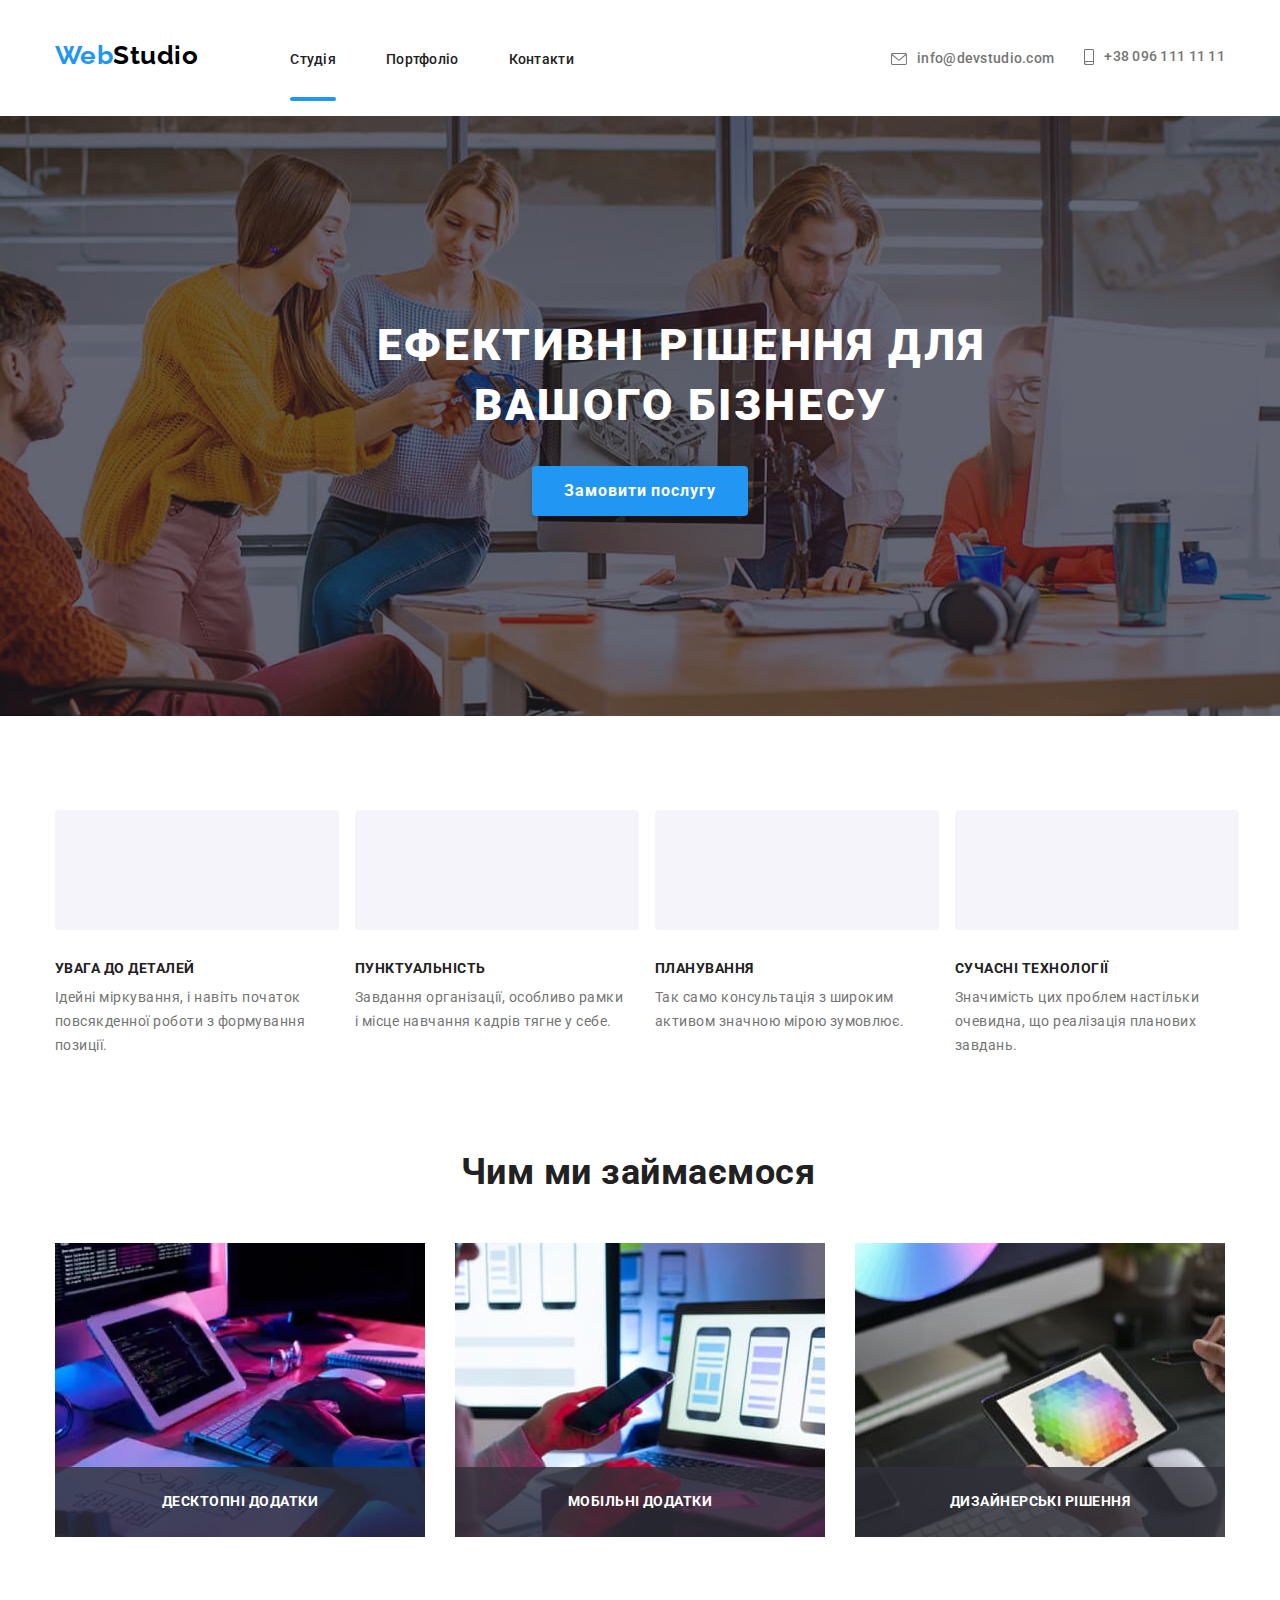
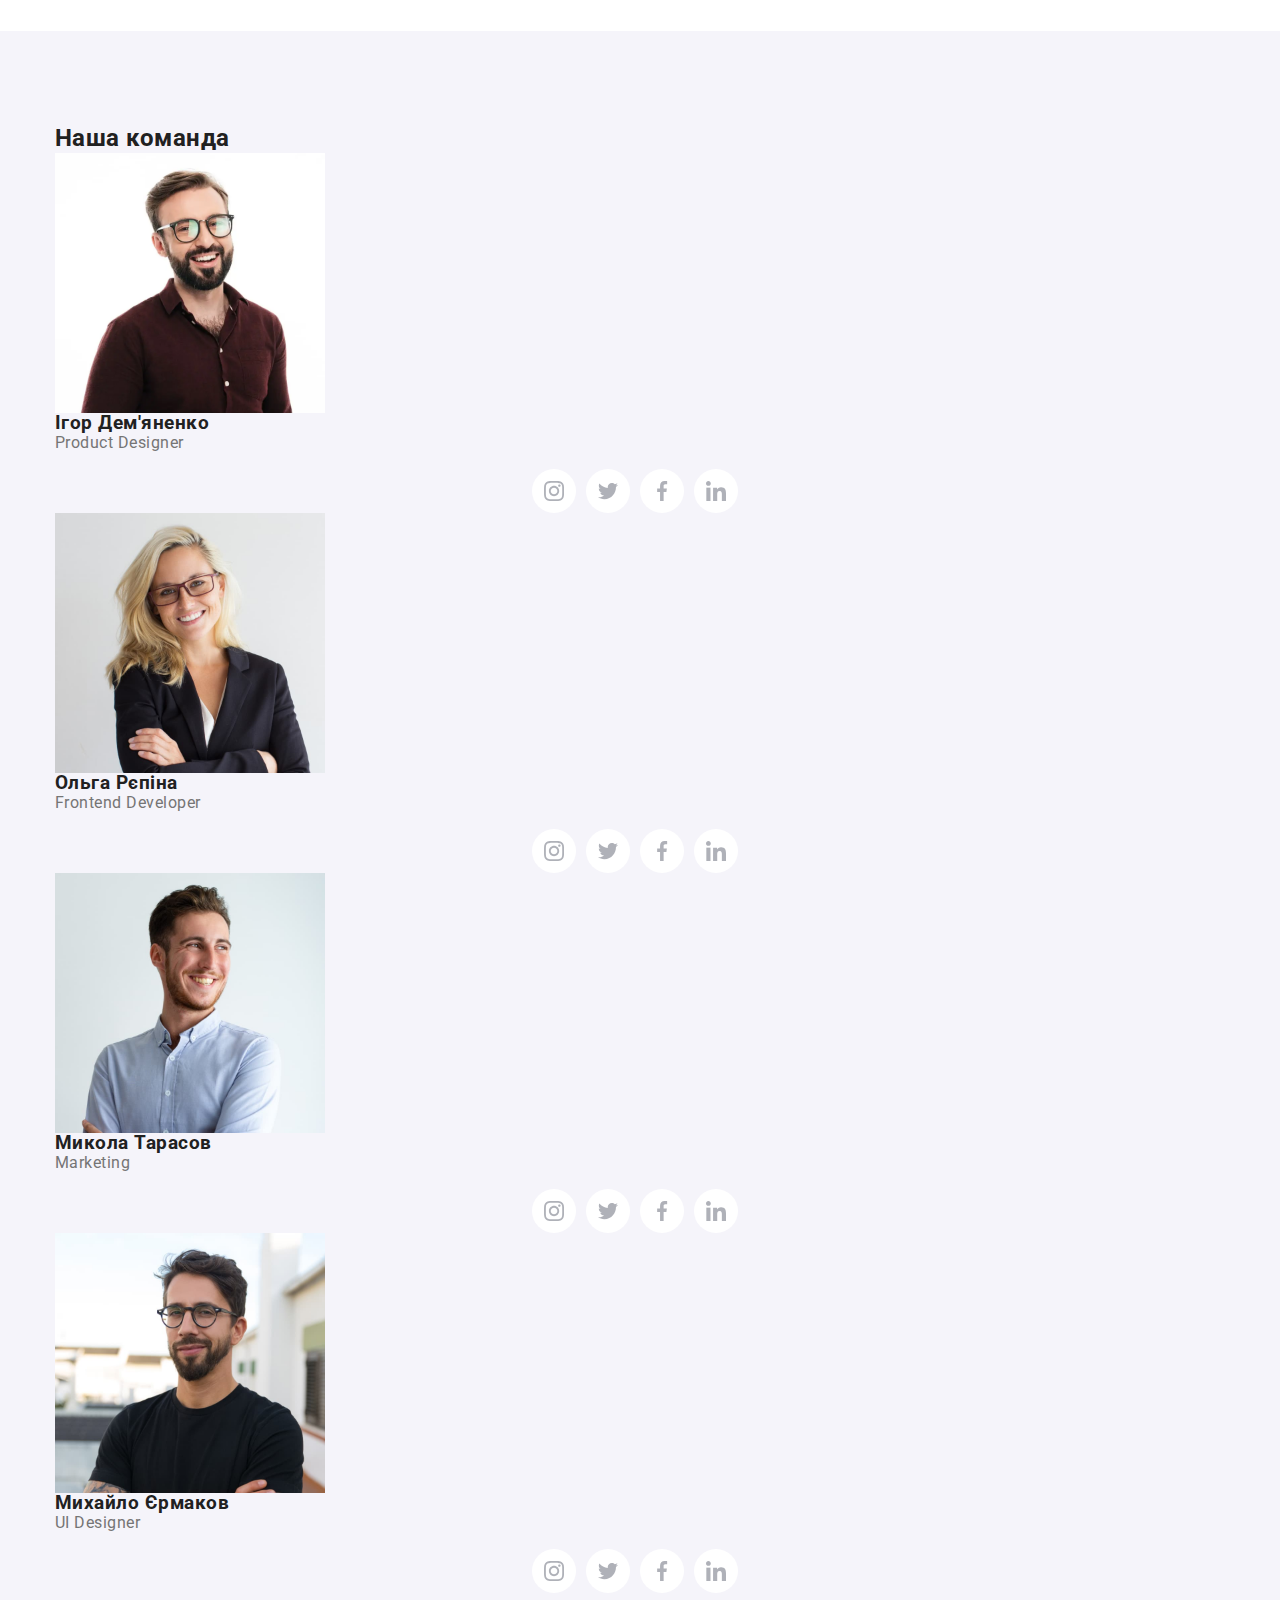
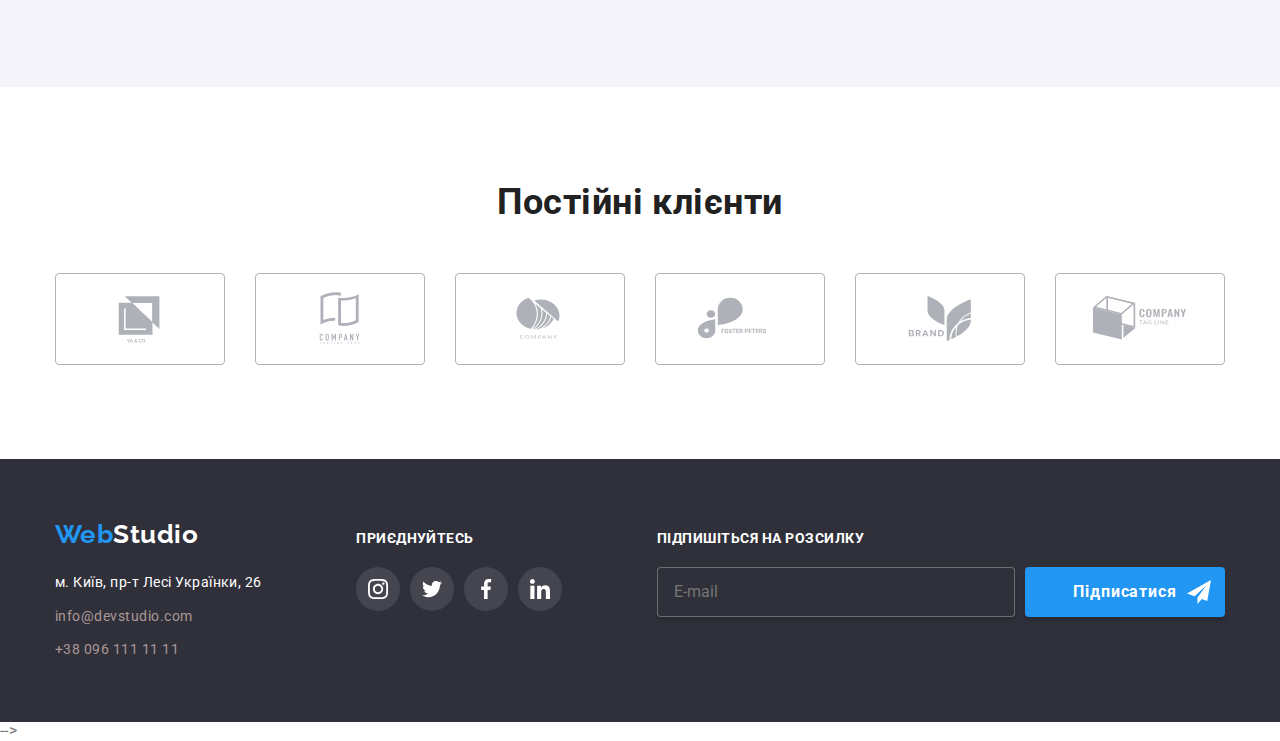
==== commit b9f0c701: "Benefits section" ====
--- a/index.html
+++ b/index.html
@@ -83,7 +83,7 @@
     </header>
 
     <main>     
-        <section class="section-order">
+        <section class="section-order section">
             <div class="container">
                 <h1 class="section-order__title">Ефективні рішення для вашого бізнесу</h1>
                 <button type="button" class="section-order__button page-buttons" data-modal-open>Замовити послугу</button>
@@ -95,6 +95,7 @@
                 <h2 class="visually-hidden">Наші особливості</h2>
                 <ul class="section-benefits__list">
                     <li class="section-benefits__item list">
+                        <div class="section-benefits__benefit-box">
                         <div class="section-benefits__antenna-box">
                             <svg aria-label="Антена" class="section-benefits__icon-antenna">
                                 <use href="./images/sprite.svg#icon-antenna"></use>
@@ -103,8 +104,10 @@
                         <h3 class="section-benefits__title titles">Увага до деталей</h3>
                         <p class="section-benefits__description">Ідейні міркування, і навіть початок повсякденної роботи з формування
                             позиції.</p>
+                        </div>
                     </li>
                     <li class="section-benefits__item list">
+                        <div class="section-benefits__benefit-box">
                         <div class="section-benefits__clock-box">
                             <svg aria-label="Годинник" class="section-benefits__icon-clock">
                                 <use href="./images/sprite.svg#icon-clock"></use>
@@ -113,8 +116,10 @@
                         <h3 class="section-benefits__title titles">Пунктуальність</h3>
                         <p class="section-benefits__description">Завдання організації, особливо рамки і місце навчання кадрів тягне у
                             себе.</p>
+                        </div>
                     </li>
                     <li class="section-benefits__item list">
+                        <div class="section-benefits__benefit-box">
                         <div class="section-benefits__diagram-box">
                             <svg aria-label="Діаграма" class="section-benefits__icon-diagram">
                                 <use href="./images/sprite.svg#icon-diagram"></use>
@@ -122,8 +127,10 @@
                         </div>
                         <h3 class="section-benefits__title titles">Планування</h3>
                         <p class="section-benefits__description">Так само консультація з широким активом значною мірою зумовлює.</p>
+                    </div>
                     </li>
                     <li class="section-benefits__item list">
+                        <div class="section-benefits__benefit-box">
                         <div class="section-benefits__astronaut-box">
                             <svg aria-label="Астронавт" class="section-benefits__icon-astronaut">
                                 <use href="./images/sprite.svg#icon-astronaut"></use>
@@ -132,6 +139,7 @@
                         <h3 class="section-benefits__title titles">Сучасні технології</h3>
                         <p class="section-benefits__description">Значимість цих проблем настільки очевидна, що реалізація планових
                             завдань.</p>
+                        </div>
                     </li>
                 </ul>
             </div>
@@ -141,14 +149,29 @@
             <div class="container">
                 <h2 class="titles activity">Чим ми займаємося</h2>
                 <ul class="types-activity">
-                    <li class="list cards-activity"><img src="images/pic.jpg" alt="Набір тексту на клавіатурі"
+                    <li class="list cards-activity">
+                        <picture>
+                            <source
+                            srcset="./images/laptop_desktop.webp 1x, ./images/laptop_desktop@2x.webp 2x"
+                            media="(min-width:1200px)"
+                            type="image/webp"/>
+                            <source
+                            srcset="./images/laptop_desktop.jpg 1x, ./images/ihor_tablet@2x.jpg 2x"
+                            media="(min-width:1200px)"/>
+                            <img src="images/pic.jpg" alt="Набір тексту на клавіатурі"
                             width="370" height="294" />
+                        </picture>                        
                         <div class="overlay-activity-box">
                             <p class="overlay-activity">Десктопні додатки</p>
                         </div>
                     </li>
-                    <li class="list cards-activity"><img src="images/pic2.jpg"
+                    <li class="list cards-activity">
+                        <picture>
+                            <source
+                            srcset=""/>
+                            <img src="images/pic2.jpg"
                             alt="Зображення мобільного телефона на екрані ноутбука" width="370" height="294" />
+                        </picture>
                         <div class="overlay-activity-box">
                             <p class="overlay-activity">Мобільні додатки</p>
                         </div>
@@ -167,8 +190,32 @@
             <div class="container">
                 <h2 class="titles team">Наша команда</h2>
                 <ul class="team-cards">
-                    <li class="list cards"><img src="images/product-designer.jpg" alt="Фото Ігора Дем'яненко"
+                    <li class="list cards">
+                        <picture>
+                            <source
+                            srcset="./images/ihor_desktop.webp 1x, ./images/ihor_desktop@2x.webp 2x"
+                            media="(min-width:1200px)"
+                            type="image/webp"/>
+                        <source
+                        srcset="./images/ihor_desktop.jpg 1x, ./images/ihor_desktop@2x.jpg 2x"
+                        media="(min-width:1200px)"/>
+                        <source
+                        srcset="./images/ihor_tablet.webp 1x, ./images/ihor_tablet@2x.webp 2x"
+                        media="(min-width:768px)"
+                        type="image/webp"/>
+                        <source
+                        srcset="./images/ihor_tablet.jpg 1x, ./images/ihor_tablet@2x.jpg 2x"
+                        media="(min-width:768px)"/>
+                        <source
+                        srcset="./images/ihor_mobile.webp 1x, ./images/ihor_mobile@2x.webp 2x"
+                        media="(max-width:767px)"
+                        type="image/webp"/>
+                        <source
+                        srcset="./images/ihor_mobile.jpg 1x, ./images/ihor_mobile@2x.jpg 2x"
+                        media="(max-width:767px)"/>
+                        <img src="images/product-designer.jpg" alt="Фото Ігора Дем'яненко"
                             width="270" height="260" />
+                        </picture>
                         <div class="team-cards-secondary">
                             <h3 class="titles team-member">Ігор Дем'яненко</h3>
                             <p class="team-profession">Product Designer</p>
--- a/css/main.min.css
+++ b/css/main.min.css
@@ -1 +1 @@
-:root{--main-background-color: #FFFFFF;--secondary-background-color: #2F303A;--team-background-color: #F5F4FA;--btn-order-background-color: #2196F3;--btn-order-active-background-color: #188CE8;--section-order-background-color: #C4C4C4;--overlay-activity-background-color: rgba(47, 48, 58, 0.8);--overlay-background-color: rgba(0, 0, 0, 0.2);--main-logo-color: #000000;--primary-text-color: #757575;--title-text-color: #212121;--accent-text-color: #FFFFFF;--active-color: #2196F3;--clients-logo-color: #AFB1B8;--border-header-color: #ECECEC;--portfolio-cards-color: #EEEEEE;--box-shadow-color: #604545;--footer-contacts-color: #AB9898;--social-links-color: #AFB1B8;--placeholder-color: rgba(255, 255, 255, 0.6);--placeholder-user-message-color: rgba(117, 117, 117, 0.5);--primary-font: "Roboto", sans-serif;--secondary-font: "Raleway", sans-serif;--button-font: inherit;--transition-dur-and-func: 250ms cubic-bezier(0.4, 0, 0.2, 1)}.buttons-set,.clients-logo-list,.overlay-activity,.section-benefits__antenna-box,.section-benefits__clock-box,.section-benefits__diagram-box,.section-benefits__astronaut-box,.modal-form-check-field,.footer-social-links,.social-link-instagram,.social-link-twitter,.social-link-facebook,.social-link-linkedin,.social-links{display:flex;justify-content:center;align-items:center}.current{color:var(--active-color)}.visually-hidden{position:absolute;white-space:nowrap;width:1px;height:1px;overflow:hidden;border:0;padding:0;clip:rect(0);clip-path:inset(50%);margin:-1px}h1,h2,h3,h4,p{margin-top:0;margin-bottom:0}ul{margin-top:0;margin-bottom:0;padding-left:0}.link{text-decoration:none}.list{list-style:none}.page-buttons{cursor:pointer}img{display:block;max-width:100%;height:auto}body{background-color:var(--main-background-color);color:var(--primary-text-color);font-family:var(--primary-font);letter-spacing:.03em}.container{padding-left:15px;padding-right:15px}@media screen and (min-width: 480px){.container{width:480px;margin-left:auto;margin-right:auto}}@media screen and (min-width: 768px){.container{width:770px}}@media screen and (min-width: 1200px){.container{width:1200px}}.section{padding-top:94px}.logo{margin-right:92px;padding-top:24px;padding-bottom:24px}.logo__header{color:var(--main-logo-color);font-family:var(--secondary-font);font-size:26px;font-weight:700;line-height:1.19;text-align:left}.logo__accent-part{color:var(--active-color)}.logo-light{color:var(--accent-text-color);font-family:var(--secondary-font);font-size:26px;font-weight:700;line-height:1.19;text-align:left;width:145px}.logo-link-bottom{display:inline-block;margin-bottom:20px}@media screen and (max-width: 767px){.mobile-menu__container{position:relative}.mobile-menu{position:fixed;top:0;left:0;z-index:100;width:100%;height:100%;background-color:var(--main-background-color);padding-left:40px;opacity:0;visibility:hidden;pointer-events:none;transition:opacity var(--transition-dur-and-func);visibility:var(--transition-dur-and-func)}.mobile-menu__navigation{padding-top:48px}.mobile-menu__items:not(:last-child){margin-bottom:32px}.mobile-menu__chapter{color:var(--title-text-color);font-size:40px;font-weight:500;line-height:1.18;letter-spacing:.02em;text-align:center;text-decoration:none;transition:color var(--transition-dur-and-func)}.mobile-menu__chapter:hover,.mobile-menu__chapter:focus{color:var(--active-color)}.mobile-menu__items-phone{margin-top:306px;margin-bottom:32px}.mobile-menu__contacts-phone{color:var(--primary-text-color);font-size:34px;font-weight:500;line-height:1.18;letter-spacing:.02em;text-align:left;transition:color var(--transition-dur-and-func)}.mobile-menu__contacts-phone:hover,.mobile-menu__contacts-phone:focus{color:var(--active-color)}.mobile-menu__items-mail{margin-bottom:64px}.mobile-menu__contacts-mail{color:var(--primary-text-color);font-size:24px;font-weight:500;line-height:1.17;letter-spacing:.02em;text-align:left;transition:color var(--transition-dur-and-func)}.mobile-menu__contacts-mail:hover,.mobile-menu__contacts-mail:focus{color:var(--active-color)}.mobile-menu__networks-list{display:flex;justify-content:flex-start}.mobile-menu__networks:not(:last-child){padding-right:10px;margin-bottom:48px;border-right:1px solid rgba(33,33,33,.2)}.mobile-menu__networks:not(:first-child){padding-left:10px}.mobile-menu__network-link{color:var(--active-color);font-size:18px;font-weight:500;line-height:1.22;letter-spacing:.02em;text-align:center;transition:color var(--transition-dur-and-func)}.mobile-menu__network-link:hover,.mobile-menu__network-link:focus{color:var(--active-color)}.mobile-menu.is-open{opacity:1;visibility:visible;pointer-events:auto}.mobile-menu__close-button{position:absolute;border:none;background-color:rgba(0,0,0,0);padding:0;right:15px;top:10px;width:40px;height:40px;cursor:pointer;transition:fill var(--transition-dur-and-func)}.mobile-menu__close-button:focus{fill:var(--active-color)}}@media screen and (min-width: 768px){.mobile-menu{display:none}}@media screen and (min-width: 768px){.contacts{display:block}.contacts__list{transition:color var(--transition-dur-and-func)}.contacts__list :hover{color:var(--active-color)}.contacts__list :focus{color:var(--active-color)}.contacts__link-mail{display:block;color:var(--primary-text-color);fill:currentColor;font-size:12px;font-weight:500;line-height:1.17;letter-spacing:.02em;text-align:left;text-decoration:none;padding-top:21px}.contacts__icon-mail{width:14px;height:10px;margin-right:8px}.contacts__link-phone{display:block;color:var(--primary-text-color);fill:currentColor;font-size:12px;font-weight:500;line-height:1.17;letter-spacing:.02em;text-align:left;text-decoration:none;padding-top:10px}.contacts__icon-phone{width:10px;height:14px;margin-right:8px}}@media screen and (min-width: 1200px){.contacts{display:flex;justify-content:space-between;align-items:baseline}.contacts__link-mail,.contacts__link-phone{display:flex;align-items:center;font-size:14px;font-weight:500;line-height:1.14;padding-top:32px;padding-bottom:32px;transition:color var(--transition-dur-and-func)}.contacts__link-phone{margin-left:30px}.contacts__list{display:flex;align-items:center}.contacts__icon-mail{display:inline-block;width:16px;height:12px;margin-right:10px;transition:fill var(--transition-dur-and-func)}.contacts__icon-mail :hover,.contacts__icon-mail :focus{fill:var(--active-color)}.contacts__icon-phone{display:inline-block;width:10px;height:16px;margin-right:10px;transition:fill var(--transition-dur-and-func)}.contacts__icon-phone :hover,.contacts__icon-phone :focus{fill:var(--active-color)}}.footer-list-connection{color:var(--accent-text-color);font-style:normal;font-size:14px;font-weight:400;line-height:1.71;text-align:left;transition:color var(--transition-dur-and-func)}.footer-list-connection:not(:last-child){margin-bottom:9px}.footer-list-connection :hover,.footer-list-connection :focus{color:var(--active-color)}.link-connection-footer{color:var(--accent-text-color);font-size:14px;font-weight:400;line-height:24px;text-align:left;text-decoration:none}.footer-contacts{color:var(--footer-contacts-color)}@media screen and (max-width: 767px){.section-order__button{display:inline-block;background-color:var(--btn-order-background-color);color:var(--accent-text-color);font-family:var(--primary-font);font-size:16px;font-weight:700;line-height:1.88;text-align:center;padding:10px 24px;margin-left:140px;margin-right:140px;border:none;box-shadow:0px 4px 4px rgba(0,0,0,.15);border-radius:4px;width:200px;height:50px;transition:background-color var(--transition-dur-and-func)}.section-order__button:hover,.section-order__button:focus{background-color:var(--btn-order-active-background-color)}.modal-button-submit{color:var(--main-background-color);background-color:var(--btn-order-background-color);width:200px;height:50px;align-self:center;box-shadow:0px 4px 4px rgba(0,0,0,.25);border-radius:4px;transition:background-color var(--transition-dur-and-func);border:none}.modal-button-submit:hover,.modal-button-submit:focus{background-color:var(--btn-order-active-background-color)}}@media screen and (min-width: 768px){.section-order__button{display:inline-block;background-color:var(--btn-order-background-color);color:var(--accent-text-color);font-family:var(--primary-font);font-size:16px;font-weight:700;line-height:1.88;text-align:center;padding:10px 24px;margin-left:284px;margin-right:284px;border:none;box-shadow:0px 4px 4px rgba(0,0,0,.15);border-radius:4px;width:200px;height:50px;transition:background-color var(--transition-dur-and-func)}.section-order__button:hover,.section-order__button:focus{background-color:var(--btn-order-active-background-color)}.modal-button-submit{color:var(--main-background-color);background-color:var(--btn-order-background-color);width:200px;height:50px;align-self:center;box-shadow:0px 4px 4px rgba(0,0,0,.25);border-radius:4px;transition:background-color var(--transition-dur-and-func);border:none}.modal-button-submit:hover,.modal-button-submit:focus{background-color:var(--btn-order-active-background-color)}}@media screen and (min-width: 1200px){.section-order__button{display:inline-block;background-color:var(--btn-order-background-color);color:var(--accent-text-color);font-family:inherit;font-size:16px;font-weight:700;line-height:1.88;letter-spacing:.06em;text-align:center;padding:10px 32px;margin-right:470px;margin-left:470px;border:none;border-radius:4px;min-width:216px;transition:background-color var(--transition-dur-and-func)}.section-order__button:hover,.section-order__button:focus{background-color:var(--btn-order-active-background-color)}.section-order__button .modal-button-submit{color:var(--main-background-color);background-color:var(--btn-order-background-color);width:200px;height:50px;align-self:center;box-shadow:0px 4px 4px rgba(0,0,0,.25);border-radius:4px;transition:background-color var(--transition-dur-and-func);border:none}.section-order__button .modal-button-submit:hover,.section-order__button .modal-button-submit:focus{background-color:var(--btn-order-active-background-color)}}.footer-button{color:var(--accent-text-color);background-color:var(--btn-order-background-color);width:200px;height:50px;padding:10px 28px;font-size:16px;font-weight:700;line-height:1.88;letter-spacing:.06em;text-align:center;box-shadow:0px 4px 4px rgba(0,0,0,.15);border-radius:4px;border:var(--active-color);transition:background-color var(--transition-dur-and-func);cursor:pointer}.footer-button:hover,.footer-button:focus{background-color:var(--btn-order-active-background-color)}.icon-send{position:absolute;top:50%;transform:translateY(-50%);margin-left:10px}.titles{color:var(--title-text-color)}.social-links{margin-top:16px}.social-link-instagram,.social-link-twitter,.social-link-facebook,.social-link-linkedin{height:44px;width:44px;border-radius:50%;background-color:var(--main-background-color);color:var(--social-links-color);transition:background-color var(--transition-dur-and-func),fill var(--transition-dur-and-func)}.social-link-item{margin-right:10px}.social-link-instagram:hover,.social-link-twitter:hover,.social-link-facebook:hover,.social-link-linkedin:hover{background-color:var(--active-color)}.social-link-instagram:hover .icon-instagram,.social-link-twitter:hover .icon-twitter,.social-link-facebook:hover .icon-facebook,.social-link-linkedin:hover .icon-linkedin{fill:var(--accent-text-color)}.social-link-instagram:focus,.social-link-twitter:focus,.social-link-facebook:focus,.social-link-linkedin:focus{background-color:var(--active-color)}.social-link-instagram:focus .icon-instagram,.social-link-twitter:focus .icon-twitter,.social-link-facebook:focus .icon-facebook,.social-link-linkedin:focus .icon-linked{fill:var(--active-color);fill:var(--accent-text-color)}.icon-instagram,.icon-twitter,.icon-facebook,.icon-linkedin{width:20px;height:20px;fill:currentColor}.footer-social-list{display:flex;justify-content:center;column-gap:10px}.footer-social-links{width:44px;height:44px;border-radius:50px;background-color:rgba(255,255,255,.1);color:var(--accent-text-color);transition:background-color var(--transition-dur-and-func),fill var(--transition-dur-and-func)}.footer-social-links:hover{background-color:var(--active-color)}.footer-social-links:hover .icon-instagram-footer,.footer-social-links:hover .icon-twitter-footer,.footer-social-links:hover .icon-facebook-footer,.footer-social-links:hover .icon-linkedin-footer{fill:var(--accent-text-color)}.footer-social-links:focus{background-color:var(--active-color)}.footer-social-links:focus .icon-instagram-footer,.footer-social-links:focus .icon-twitter-footer,.footer-social-links:focus .icon-facebook-footer,.footer-social-links:focus .icon-linkedin-footer{background-color:var(--active-color);fill:var(--accent-text-color)}.icon-instagram-footer,.icon-twitter-footer,.icon-facebook-footer,.icon-linkedin-footer{width:20px;height:20px;fill:currentColor}.backdrop{position:fixed;top:0;left:0;width:100%;height:100%;background-color:var(--overlay-background-color);z-index:100;transition:opacity var(--transition-dur-and-func),visibility var(--transition-dur-and-func)}.backdrop.is-hidden{visibility:hidden;opacity:0;pointer-events:none}@media screen and (max-width: 767px){.modal{position:absolute;top:50%;left:50%;transform:translate(-50%, -50%);width:450px;min-height:609px;padding:40px;background-color:var(--main-background-color)}.modal-close-button{position:absolute;top:8px;right:8px;display:flex;justify-content:center;align-items:center;width:30px;height:30px;background-color:rgba(0,0,0,0);border:1px solid rgba(0,0,0,.1);border-radius:50%;padding:0;cursor:pointer;transition:var(--transition-dur-and-func)}.modal-close-button:hover,.modal-close-button:focus{fill:var(--active-color)}}@media screen and (min-width: 768px){.modal{position:absolute;top:50%;left:50%;transform:translate(-50%, -50%);width:450px;min-height:609px;padding:40px;background-color:var(--main-background-color)}.modal-close-button{position:absolute;top:8px;right:8px;display:flex;justify-content:center;align-items:center;width:30px;height:30px;background-color:rgba(0,0,0,0);border:1px solid rgba(0,0,0,.1);border-radius:50%;padding:0;cursor:pointer;transition:var(--transition-dur-and-func)}.modal-close-button:hover,.modal-close-button:focus{fill:var(--active-color)}}@media screen and (min-width: 1200px){.modal{position:absolute;top:50%;left:50%;transform:translate(-50%, -50%);width:528px;min-height:581px;padding:40px;background-color:var(--main-background-color)}.modal-close-button{position:absolute;top:8px;right:8px;display:flex;justify-content:center;align-items:center;width:30px;height:30px;background-color:rgba(0,0,0,0);border:1px solid rgba(0,0,0,.1);border-radius:50%;padding:0;cursor:pointer;transition:var(--transition-dur-and-func)}.modal-close-button:hover,.modal-close-button:focus{fill:var(--active-color)}}.modal-form{display:flex;flex-direction:column}.modal-form-tittle{color:var(--title-text-color);font-size:20px;font-weight:700;line-height:1.15;letter-spacing:.03em;text-align:center;margin-bottom:12px}.modal-form-box{position:relative;display:block}.modal-form-input{width:100%;height:40px;border:1px solid rgba(33,33,33,.2);border-radius:4px;padding-left:42px;cursor:pointer;transition:border-color var(--transition-dur-and-func)}.modal-form-input:focus{border-color:var(--active-color);outline:none}.modal-form-description{display:block;color:var(--primary-text-color);font-size:12px;font-weight:400;line-height:1.17;letter-spacing:.01em;text-align:left;margin-bottom:4px}.modal-form-field{margin-bottom:10px}.modal-form-field-comments{margin-bottom:20px}.modal-form-input:focus+.icon-person{fill:var(--active-color)}.modal-form-input:focus+.icon-phone{fill:var(--active-color)}.modal-form-input:focus+.icon-email{fill:var(--active-color)}.modal-form-message{display:block;width:100%;height:120px;border:1px solid rgba(33,33,33,.2);border-radius:4px;padding:12px 16px;resize:none;transition:border-color var(--transition-dur-and-func)}.modal-form-message:focus{border-color:var(--active-color);outline:none}.modal-form-message::placeholder{color:var(--placeholder-user-message-color);font-weight:400;font-size:12px;line-height:1.17;letter-spacing:.01em}.modal-form-check{position:absolute}.box-check-agree{width:16px;height:15px;border:2px solid #212121;border-radius:3px;margin-right:10px}.modal-form-check:checked+.box-check-agree{background-color:var(--btn-order-background-color);fill:var(--accent-text-color);border:none}.modal-form-check:focus+.box-check-agree{box-shadow:0 0 0 2px rgba(0,0,255,.5)}.modal-form-check+.modal-form-check-field .box-check-agree{fill:var(--active-color);border:none}.modal-form-check-field{margin-bottom:30px;cursor:pointer}.icon-check{width:16px;height:15px;fill:rgba(0,0,0,0)}.modal-form-check+.icon-check{background-color:var(--btn-order-background-color)}.icon-person,.icon-phone,.icon-email{position:absolute;top:50%;left:12px;transform:translateY(-50%);display:block;width:18px;height:18px;transition:fill var(--transition-dur-and-func)}.agreement{font-weight:400;font-size:14px;line-height:1.7}.conditions{color:var(--active-color)}@media screen and (max-width: 767px){.agreement{font-weight:400;font-size:12px;line-height:1.17}}@media screen and (min-width: 768px){.agreement{font-weight:400;font-size:12px;line-height:1.17}}.page-header{padding-top:16px;padding-bottom:16px}.page-header__container{display:flex;justify-content:space-between;align-items:center}@media screen and (max-width: 767px){.navigation{display:none}.contacts{display:none}.header__button{border:none;background-color:rgba(0,0,0,0);padding:0;line-height:0}.icon-menu{width:40px;height:40px}}@media screen and (min-width: 768px){.header__button{display:none}}@media screen and (min-width: 768px){.page-navigation{display:flex;align-items:baseline}.navigation{display:flex}.navigation__link{display:inline-block;padding-top:32px;padding-bottom:32px;color:var(--title-text-color);font-size:14px;font-weight:500;line-height:1.14;letter-spacing:.02em;text-align:left;text-decoration:none;position:relative;transition:color var(--transition-dur-and-func)}.navigation__link .navigation__list :hover{color:var(--active-color)}.navigation__link .navigation__list :focus{color:var(--active-color)}.navigation__link.current::after{position:absolute;content:"";display:block;height:4px;width:100%;border-radius:2px;background-color:var(--btn-order-background-color);bottom:-1px}.navigation__list{transition:color var(--transition-dur-and-func)}.navigation__list:not(:last-child){margin-right:50px}.navigation__list :hover{color:var(--active-color)}.navigation__list :focus{color:var(--active-color)}}@media screen and (max-width: 767px){.section-order{display:block;margin-right:auto;margin-left:auto;max-width:480px;padding-top:118px;padding-bottom:118px;background-image:linear-gradient(rgba(47, 48, 58, 0.4), rgba(47, 48, 58, 0.4)),url("../images/background-main_mobile.jpg");background-color:var(--section-order-background-color)}.section-order__title{color:var(--accent-text-color);font-size:26px;font-weight:900;line-height:1.62;letter-spacing:.06em;text-align:center;text-transform:uppercase;margin-left:60px;margin-right:60px;margin-bottom:30px}}@media screen and (min-device-pixel-ratio: 2)and (max-width: 767px),screen and (min-resolution: 192dpi)and (max-width: 767px),screen and (min-resolution: 2dppx)and (max-width: 767px){.section-order{background-image:linear-gradient(rgba(47, 48, 58, 0.4), rgba(47, 48, 58, 0.4)),url("../images/background-main_mobile@2x.jpg")}}@media screen and (min-width: 768px){.section-order{display:block;margin-right:auto;margin-left:auto;width:768px;padding-top:118px;padding-bottom:118px;background-image:linear-gradient(rgba(47, 48, 58, 0.4), rgba(47, 48, 58, 0.4)),url("../images/background-main_tablet.jpg");background-color:var(--section-order-background-color)}.section-order__title{color:var(--accent-text-color);font-size:26px;font-weight:900;line-height:1.62;letter-spacing:.06em;text-align:center;text-transform:uppercase;margin-left:204px;margin-right:204px;margin-bottom:30px}}@media screen and (min-device-pixel-ratio: 2)and (min-width: 768px),screen and (min-resolution: 192dpi)and (min-width: 768px),screen and (min-resolution: 2dppx)and (min-width: 768px){.section-order{background-image:linear-gradient(rgba(47, 48, 58, 0.4), rgba(47, 48, 58, 0.4)),url("../images/background-main_tablet@2x.jpg")}}@media screen and (min-width: 1200px){.section-order{background-color:var(--secondary-background-color)}.section-order{display:block;margin-right:auto;margin-left:auto;max-width:1600px;padding-top:200px;padding-bottom:200px;background-image:linear-gradient(rgba(47, 48, 58, 0.4), rgba(47, 48, 58, 0.4)),url("../images/background-main_desktop.jpg");background-size:cover;background-color:var(--section-order-background-color)}.section-order__title{color:var(--accent-text-color);font-size:44px;font-weight:900;line-height:1.36;letter-spacing:.06em;text-align:center;text-transform:uppercase;margin-bottom:30px;width:696px;margin-right:278px;margin-left:278px}}@media screen and (min-device-pixel-ratio: 2)and (min-width: 1200px),screen and (min-resolution: 192dpi)and (min-width: 1200px),screen and (min-resolution: 2dppx)and (min-width: 1200px){.section-order{background-image:linear-gradient(rgba(47, 48, 58, 0.4), rgba(47, 48, 58, 0.4)),url("../images/background-main_desktop@2x.jpg")}}.section-benefits__list{display:flex;gap:30px}.section-benefits__item{flex-basis:calc((100% - 90px)/4)}.section-benefits__antenna-box,.section-benefits__clock-box,.section-benefits__diagram-box,.section-benefits__astronaut-box{background-color:var(--team-background-color);width:270px;height:120px;margin-bottom:30px;border-radius:4px}.section-benefits__icon-antenna,.section-benefits__icon-clock,.section-benefits__icon-diagram,.section-benefits__icon-astronaut{width:70px;height:70px;justify-content:center;align-items:center}.section-benefits__title{font-size:14px;font-weight:700;line-height:1.17;text-align:left;text-transform:uppercase;margin-bottom:10px}.section-benefits__description{font-size:14px;font-weight:400;line-height:1.7;text-align:left}.section-activity{padding-bottom:94px}.types-activity{display:flex;justify-content:space-between;row-gap:30px}.cards-activity{flex-basis:calc((100% - 60px)/3);position:relative}.activity{display:inline-block;font-size:36px;font-weight:700;line-height:1.16;text-align:center;width:366px;margin-right:400px;margin-left:400px;margin-bottom:50px}.overlay-activity{position:absolute;width:100%;color:var(--accent-text-color);background-color:var(--overlay-activity-background-color);font-size:14px;font-weight:700;line-height:1.14;text-align:center;text-transform:uppercase;overflow:auto;top:224px;height:70px}.section-team{background-color:var(--team-background-color);padding-bottom:94px}.cards{background-color:var(--main-background-color);flex-basis:calc((100% - 90px)/4)}.team{font-size:36px;font-weight:700;line-height:1.16;text-align:center;width:264px;margin-right:450px;margin-left:450px;margin-bottom:50px}.team-cards{display:flex;justify-content:space-between;row-gap:30px}.team-cards-secondary{padding:30px;box-shadow:0px 1px 3px rgba(0,0,0,.12),0px 1px 1px rgba(0,0,0,.14),0px 2px 1px rgba(0,0,0,.2)}.team-member{font-size:16px;font-weight:500;line-height:1.19;text-align:center;margin-bottom:10px}.team-profession{font-size:16px;font-weight:400;line-height:1.19;text-align:center}.section-clients{padding-bottom:94px}.regular-clients{font-size:36px;font-weight:700;line-height:1.17;text-align:center;width:297px;margin-left:auto;margin-right:auto;margin-bottom:50px}.clients-logo{display:flex;justify-content:center;align-items:center;color:var(--clients-logo-color);border:1px solid var(--clients-logo-color);border-radius:4px;width:170px;height:92px;transition:color var(--transition-dur-and-func),border var(--transition-dur-and-func)}.clients-logo:hover,.clients-logo:focus{color:var(--active-color);border:1px solid var(--active-color)}.clients-logo-items:not(:last-child){margin-right:30px}.logo-square,.logo-sheets,.logo-ellipse,.logo-infinity,.logo-stem,.logo-cube{width:106px;height:60px;fill:currentColor}.page-footer{background-color:var(--secondary-background-color);padding-top:60px;padding-bottom:60px;max-width:1600px;margin-right:auto;margin-left:auto}.general{display:flex;align-items:baseline;justify-content:space-between}.invitation{font-size:14px;font-weight:700;line-height:1.14;letter-spacing:.03em;text-align:left;text-transform:uppercase;color:var(--accent-text-color);margin-bottom:20px}.footer-subscription{display:flex;justify-content:center;align-items:center;position:relative}.subscription{color:var(--accent-text-color);font-size:14px;font-weight:700;line-height:1.14;text-align:left;text-transform:uppercase;margin-bottom:20px}.mail-form{color:var(--placeholder-color);background-color:var(--secondary-background-color);width:358px;height:50px;padding-top:15px;padding-left:16px;padding-bottom:15px;font-weight:400;font-size:16px;line-height:1.25;border:1px solid rgba(255,255,255,.3);border-radius:4px;box-shadow:0px 4px 4px rgba(0,0,0,.15)}.footer-subscription-field{margin-right:10px}.section-examples{padding-bottom:94px}.buttons-set{margin-bottom:50px;gap:8px}.example-button{background-color:var(--team-background-color);color:var(--title-text-color);font-family:inherit;font-size:16px;font-weight:500;line-height:26px;text-align:center;border:none;border-radius:4px;padding:6px 22px;transition:color var(--transition-dur-and-func),background-color var(--transition-dur-and-func),box-shadow var(--transition-dur-and-func)}.example-button:hover,.example-button:focus{color:var(--accent-text-color);background-color:var(--btn-order-background-color);box-shadow:0px 4px 4px rgba(0,0,0,.25)}.examples-set{display:flex;flex-wrap:wrap;align-items:center;gap:30px}.example{background-color:var(--main-background-color);flex-basis:calc((100% - 60px)/3)}.example-img{position:relative;overflow:hidden}.overlay{position:absolute;top:0;left:0;width:100%;height:100%;background-color:var(--btn-order-background-color);color:var(--accent-text-color);padding:63px 24px;font-size:18px;font-weight:400;line-height:1.56;text-align:left;overflow:auto;transform:translateY(100%);transition:transform var(--transition-dur-and-func)}.example-link:hover .overlay,.example-link:focus .overlay{transform:translateY(0%)}.example-card{padding-top:20px;padding-bottom:20px;padding-right:24px;padding-left:24px;border:1px solid var(--portfolio-cards-color)}.name-project{font-size:18px;font-weight:700;line-height:2;letter-spacing:.06em;text-align:left;margin-bottom:4px}.projects{font-size:16px;font-weight:400;line-height:1.88;text-align:left;color:var(--primary-text-color)}.example-link{display:block;transition:box-shadow var(--transition-dur-and-func)}.example-link:hover,.example-link:focus{box-shadow:0px 4px 4px rgba(0,0,0,.25)}.portfolio-footer{display:block;padding-top:60px;padding-bottom:60px;background-color:var(--secondary-background-color);max-width:1600px;margin-right:auto;margin-left:auto}/*# sourceMappingURL=main.min.css.map */+:root{--main-background-color: #FFFFFF;--secondary-background-color: #2F303A;--team-background-color: #F5F4FA;--btn-order-background-color: #2196F3;--btn-order-active-background-color: #188CE8;--section-order-background-color: #C4C4C4;--overlay-activity-background-color: rgba(47, 48, 58, 0.8);--overlay-background-color: rgba(0, 0, 0, 0.2);--main-logo-color: #000000;--primary-text-color: #757575;--title-text-color: #212121;--accent-text-color: #FFFFFF;--active-color: #2196F3;--clients-logo-color: #AFB1B8;--border-header-color: #ECECEC;--portfolio-cards-color: #EEEEEE;--box-shadow-color: #604545;--footer-contacts-color: #AB9898;--social-links-color: #AFB1B8;--placeholder-color: rgba(255, 255, 255, 0.6);--placeholder-user-message-color: rgba(117, 117, 117, 0.5);--primary-font: "Roboto", sans-serif;--secondary-font: "Raleway", sans-serif;--button-font: inherit;--transition-dur-and-func: 250ms cubic-bezier(0.4, 0, 0.2, 1)}.buttons-set,.clients-logo-list,.modal-form-check-field,.footer-social-links,.social-link-instagram,.social-link-twitter,.social-link-facebook,.social-link-linkedin,.social-links{display:flex;justify-content:center;align-items:center}.current{color:var(--active-color)}.visually-hidden{position:absolute;white-space:nowrap;width:1px;height:1px;overflow:hidden;border:0;padding:0;clip:rect(0);clip-path:inset(50%);margin:-1px}h1,h2,h3,h4,p{margin-top:0;margin-bottom:0}ul{margin-top:0;margin-bottom:0;padding-left:0}.link{text-decoration:none}.list{list-style:none}.page-buttons{cursor:pointer}img{display:block;max-width:100%;height:auto}body{background-color:var(--main-background-color);color:var(--primary-text-color);font-family:var(--primary-font);letter-spacing:.03em}.container{padding-left:15px;padding-right:15px;margin-left:auto;margin-right:auto}@media screen and (min-width: 480px){.container{width:480px}}@media screen and (min-width: 768px){.container{width:768px}}@media screen and (min-width: 1200px){.container{width:1200px}}.section{padding-top:94px}.logo{margin-right:92px;padding-top:24px;padding-bottom:24px}.logo__header{color:var(--main-logo-color);font-family:var(--secondary-font);font-size:26px;font-weight:700;line-height:1.19;text-align:left}.logo__accent-part{color:var(--active-color)}.logo-light{color:var(--accent-text-color);font-family:var(--secondary-font);font-size:26px;font-weight:700;line-height:1.19;text-align:left;width:145px}.logo-link-bottom{display:inline-block;margin-bottom:20px}@media screen and (max-width: 767px){.mobile-menu__container{position:relative}.mobile-menu{position:fixed;top:0;left:0;z-index:100;width:100%;height:100%;background-color:var(--main-background-color);padding-left:40px;opacity:0;visibility:hidden;pointer-events:none;transition:opacity var(--transition-dur-and-func);visibility:var(--transition-dur-and-func)}.mobile-menu__navigation{padding-top:48px}.mobile-menu__items:not(:last-child){margin-bottom:32px}.mobile-menu__chapter{color:var(--title-text-color);font-size:40px;font-weight:500;line-height:1.18;letter-spacing:.02em;text-align:center;text-decoration:none;transition:color var(--transition-dur-and-func)}.mobile-menu__chapter:hover,.mobile-menu__chapter:focus{color:var(--active-color)}.mobile-menu__items-phone{margin-top:306px;margin-bottom:32px}.mobile-menu__contacts-phone{color:var(--primary-text-color);font-size:34px;font-weight:500;line-height:1.18;letter-spacing:.02em;text-align:left;transition:color var(--transition-dur-and-func)}.mobile-menu__contacts-phone:hover,.mobile-menu__contacts-phone:focus{color:var(--active-color)}.mobile-menu__items-mail{margin-bottom:64px}.mobile-menu__contacts-mail{color:var(--primary-text-color);font-size:24px;font-weight:500;line-height:1.17;letter-spacing:.02em;text-align:left;transition:color var(--transition-dur-and-func)}.mobile-menu__contacts-mail:hover,.mobile-menu__contacts-mail:focus{color:var(--active-color)}.mobile-menu__networks-list{display:flex;justify-content:flex-start}.mobile-menu__networks:not(:last-child){padding-right:10px;margin-bottom:48px;border-right:1px solid rgba(33,33,33,.2)}.mobile-menu__networks:not(:first-child){padding-left:10px}.mobile-menu__network-link{color:var(--active-color);font-size:18px;font-weight:500;line-height:1.22;letter-spacing:.02em;text-align:center;transition:color var(--transition-dur-and-func)}.mobile-menu__network-link:hover,.mobile-menu__network-link:focus{color:var(--active-color)}.mobile-menu.is-open{opacity:1;visibility:visible;pointer-events:auto}.mobile-menu__close-button{position:absolute;border:none;background-color:rgba(0,0,0,0);padding:0;right:15px;top:10px;width:40px;height:40px;cursor:pointer;transition:fill var(--transition-dur-and-func)}.mobile-menu__close-button:focus{fill:var(--active-color)}}@media screen and (min-width: 768px){.mobile-menu{display:none}}@media screen and (min-width: 768px){.contacts{display:block}.contacts__list{transition:color var(--transition-dur-and-func)}.contacts__list :hover{color:var(--active-color)}.contacts__list :focus{color:var(--active-color)}.contacts__link-mail{display:block;color:var(--primary-text-color);fill:currentColor;font-size:12px;font-weight:500;line-height:1.17;letter-spacing:.02em;text-align:left;text-decoration:none;padding-top:21px}.contacts__icon-mail{width:14px;height:10px;margin-right:8px}.contacts__link-phone{display:block;color:var(--primary-text-color);fill:currentColor;font-size:12px;font-weight:500;line-height:1.17;letter-spacing:.02em;text-align:left;text-decoration:none;padding-top:10px}.contacts__icon-phone{width:10px;height:14px;margin-right:8px}}@media screen and (min-width: 1200px){.contacts{display:flex;justify-content:space-between;align-items:baseline}.contacts__link-mail,.contacts__link-phone{display:flex;align-items:center;font-size:14px;font-weight:500;line-height:1.14;padding-top:32px;padding-bottom:32px;transition:color var(--transition-dur-and-func)}.contacts__link-phone{margin-left:30px}.contacts__list{display:flex;align-items:center}.contacts__icon-mail{display:inline-block;width:16px;height:12px;margin-right:10px;transition:fill var(--transition-dur-and-func)}.contacts__icon-mail :hover,.contacts__icon-mail :focus{fill:var(--active-color)}.contacts__icon-phone{display:inline-block;width:10px;height:16px;margin-right:10px;transition:fill var(--transition-dur-and-func)}.contacts__icon-phone :hover,.contacts__icon-phone :focus{fill:var(--active-color)}}.footer-list-connection{color:var(--accent-text-color);font-style:normal;font-size:14px;font-weight:400;line-height:1.71;text-align:left;transition:color var(--transition-dur-and-func)}.footer-list-connection:not(:last-child){margin-bottom:9px}.footer-list-connection :hover,.footer-list-connection :focus{color:var(--active-color)}.link-connection-footer{color:var(--accent-text-color);font-size:14px;font-weight:400;line-height:24px;text-align:left;text-decoration:none}.footer-contacts{color:var(--footer-contacts-color)}@media screen and (max-width: 767px){.section-order__button{display:block;background-color:var(--btn-order-background-color);color:var(--accent-text-color);font-family:var(--primary-font);font-size:16px;letter-spacing:.06em;font-weight:700;line-height:1.88;text-align:center;padding:10px 24px;margin-left:auto;margin-right:auto;border:none;box-shadow:0px 4px 4px rgba(0,0,0,.15);border-radius:4px;height:50px;transition:background-color var(--transition-dur-and-func)}.section-order__button:hover,.section-order__button:focus{background-color:var(--btn-order-active-background-color)}.modal-button-submit{color:var(--main-background-color);background-color:var(--btn-order-background-color);width:200px;height:50px;align-self:center;box-shadow:0px 4px 4px rgba(0,0,0,.25);border-radius:4px;transition:background-color var(--transition-dur-and-func);border:none}.modal-button-submit:hover,.modal-button-submit:focus{background-color:var(--btn-order-active-background-color)}}@media screen and (min-width: 768px){.section-order__button{display:block;background-color:var(--btn-order-background-color);color:var(--accent-text-color);font-family:var(--primary-font);font-size:16px;font-weight:700;line-height:1.88;text-align:center;letter-spacing:.06em;padding:10px 24px;margin-left:auto;margin-right:auto;border:none;box-shadow:0px 4px 4px rgba(0,0,0,.15);border-radius:4px;height:50px;transition:background-color var(--transition-dur-and-func)}.section-order__button:hover,.section-order__button:focus{background-color:var(--btn-order-active-background-color)}.modal-button-submit{color:var(--main-background-color);background-color:var(--btn-order-background-color);width:200px;height:50px;align-self:center;box-shadow:0px 4px 4px rgba(0,0,0,.25);border-radius:4px;transition:background-color var(--transition-dur-and-func);border:none}.modal-button-submit:hover,.modal-button-submit:focus{background-color:var(--btn-order-active-background-color)}}@media screen and (min-width: 1200px){.section-order__button{display:block;background-color:var(--btn-order-background-color);color:var(--accent-text-color);font-family:inherit;font-size:16px;font-weight:700;line-height:1.88;letter-spacing:.06em;text-align:center;padding:10px 32px;margin-right:auto;margin-left:auto;border:none;border-radius:4px;transition:background-color var(--transition-dur-and-func)}.section-order__button:hover,.section-order__button:focus{background-color:var(--btn-order-active-background-color)}.section-order__button .modal-button-submit{color:var(--main-background-color);background-color:var(--btn-order-background-color);width:200px;height:50px;align-self:center;box-shadow:0px 4px 4px rgba(0,0,0,.25);border-radius:4px;transition:background-color var(--transition-dur-and-func);border:none}.section-order__button .modal-button-submit:hover,.section-order__button .modal-button-submit:focus{background-color:var(--btn-order-active-background-color)}}.footer-button{color:var(--accent-text-color);background-color:var(--btn-order-background-color);width:200px;height:50px;padding:10px 28px;font-size:16px;font-weight:700;line-height:1.88;letter-spacing:.06em;text-align:center;box-shadow:0px 4px 4px rgba(0,0,0,.15);border-radius:4px;border:var(--active-color);transition:background-color var(--transition-dur-and-func);cursor:pointer}.footer-button:hover,.footer-button:focus{background-color:var(--btn-order-active-background-color)}.icon-send{position:absolute;top:50%;transform:translateY(-50%);margin-left:10px}.titles{color:var(--title-text-color)}.social-links{margin-top:16px}.social-link-instagram,.social-link-twitter,.social-link-facebook,.social-link-linkedin{height:44px;width:44px;border-radius:50%;background-color:var(--main-background-color);color:var(--social-links-color);transition:background-color var(--transition-dur-and-func),fill var(--transition-dur-and-func)}.social-link-item{margin-right:10px}.social-link-instagram:hover,.social-link-twitter:hover,.social-link-facebook:hover,.social-link-linkedin:hover{background-color:var(--active-color)}.social-link-instagram:hover .icon-instagram,.social-link-twitter:hover .icon-twitter,.social-link-facebook:hover .icon-facebook,.social-link-linkedin:hover .icon-linkedin{fill:var(--accent-text-color)}.social-link-instagram:focus,.social-link-twitter:focus,.social-link-facebook:focus,.social-link-linkedin:focus{background-color:var(--active-color)}.social-link-instagram:focus .icon-instagram,.social-link-twitter:focus .icon-twitter,.social-link-facebook:focus .icon-facebook,.social-link-linkedin:focus .icon-linked{fill:var(--active-color);fill:var(--accent-text-color)}.icon-instagram,.icon-twitter,.icon-facebook,.icon-linkedin{width:20px;height:20px;fill:currentColor}.footer-social-list{display:flex;justify-content:center;column-gap:10px}.footer-social-links{width:44px;height:44px;border-radius:50px;background-color:rgba(255,255,255,.1);color:var(--accent-text-color);transition:background-color var(--transition-dur-and-func),fill var(--transition-dur-and-func)}.footer-social-links:hover{background-color:var(--active-color)}.footer-social-links:hover .icon-instagram-footer,.footer-social-links:hover .icon-twitter-footer,.footer-social-links:hover .icon-facebook-footer,.footer-social-links:hover .icon-linkedin-footer{fill:var(--accent-text-color)}.footer-social-links:focus{background-color:var(--active-color)}.footer-social-links:focus .icon-instagram-footer,.footer-social-links:focus .icon-twitter-footer,.footer-social-links:focus .icon-facebook-footer,.footer-social-links:focus .icon-linkedin-footer{background-color:var(--active-color);fill:var(--accent-text-color)}.icon-instagram-footer,.icon-twitter-footer,.icon-facebook-footer,.icon-linkedin-footer{width:20px;height:20px;fill:currentColor}.backdrop{position:fixed;top:0;left:0;width:100%;height:100%;background-color:var(--overlay-background-color);z-index:100;transition:opacity var(--transition-dur-and-func),visibility var(--transition-dur-and-func)}.backdrop.is-hidden{visibility:hidden;opacity:0;pointer-events:none}@media screen and (max-width: 767px){.modal{position:absolute;top:50%;left:50%;transform:translate(-50%, -50%);width:450px;min-height:609px;padding:40px;background-color:var(--main-background-color)}.modal-close-button{position:absolute;top:8px;right:8px;display:flex;justify-content:center;align-items:center;width:30px;height:30px;background-color:rgba(0,0,0,0);border:1px solid rgba(0,0,0,.1);border-radius:50%;padding:0;cursor:pointer;transition:var(--transition-dur-and-func)}.modal-close-button:hover,.modal-close-button:focus{fill:var(--active-color)}}@media screen and (min-width: 768px){.modal{position:absolute;top:50%;left:50%;transform:translate(-50%, -50%);width:450px;min-height:609px;padding:40px;background-color:var(--main-background-color)}.modal-close-button{position:absolute;top:8px;right:8px;display:flex;justify-content:center;align-items:center;width:30px;height:30px;background-color:rgba(0,0,0,0);border:1px solid rgba(0,0,0,.1);border-radius:50%;padding:0;cursor:pointer;transition:var(--transition-dur-and-func)}.modal-close-button:hover,.modal-close-button:focus{fill:var(--active-color)}}@media screen and (min-width: 1200px){.modal{position:absolute;top:50%;left:50%;transform:translate(-50%, -50%);width:528px;min-height:581px;padding:40px;background-color:var(--main-background-color)}.modal-close-button{position:absolute;top:8px;right:8px;display:flex;justify-content:center;align-items:center;width:30px;height:30px;background-color:rgba(0,0,0,0);border:1px solid rgba(0,0,0,.1);border-radius:50%;padding:0;cursor:pointer;transition:var(--transition-dur-and-func)}.modal-close-button:hover,.modal-close-button:focus{fill:var(--active-color)}}.modal-form{display:flex;flex-direction:column}.modal-form-tittle{color:var(--title-text-color);font-size:20px;font-weight:700;line-height:1.15;letter-spacing:.03em;text-align:center;margin-bottom:12px}.modal-form-box{position:relative;display:block}.modal-form-input{width:100%;height:40px;border:1px solid rgba(33,33,33,.2);border-radius:4px;padding-left:42px;cursor:pointer;transition:border-color var(--transition-dur-and-func)}.modal-form-input:focus{border-color:var(--active-color);outline:none}.modal-form-description{display:block;color:var(--primary-text-color);font-size:12px;font-weight:400;line-height:1.17;letter-spacing:.01em;text-align:left;margin-bottom:4px}.modal-form-field{margin-bottom:10px}.modal-form-field-comments{margin-bottom:20px}.modal-form-input:focus+.icon-person{fill:var(--active-color)}.modal-form-input:focus+.icon-phone{fill:var(--active-color)}.modal-form-input:focus+.icon-email{fill:var(--active-color)}.modal-form-message{display:block;width:100%;height:120px;border:1px solid rgba(33,33,33,.2);border-radius:4px;padding:12px 16px;resize:none;transition:border-color var(--transition-dur-and-func)}.modal-form-message:focus{border-color:var(--active-color);outline:none}.modal-form-message::placeholder{color:var(--placeholder-user-message-color);font-weight:400;font-size:12px;line-height:1.17;letter-spacing:.01em}.modal-form-check{position:absolute}.box-check-agree{width:16px;height:15px;border:2px solid #212121;border-radius:3px;margin-right:10px}.modal-form-check:checked+.box-check-agree{background-color:var(--btn-order-background-color);fill:var(--accent-text-color);border:none}.modal-form-check:focus+.box-check-agree{box-shadow:0 0 0 2px rgba(0,0,255,.5)}.modal-form-check+.modal-form-check-field .box-check-agree{fill:var(--active-color);border:none}.modal-form-check-field{margin-bottom:30px;cursor:pointer}.icon-check{width:16px;height:15px;fill:rgba(0,0,0,0)}.modal-form-check+.icon-check{background-color:var(--btn-order-background-color)}.icon-person,.icon-phone,.icon-email{position:absolute;top:50%;left:12px;transform:translateY(-50%);display:block;width:18px;height:18px;transition:fill var(--transition-dur-and-func)}.agreement{font-weight:400;font-size:14px;line-height:1.7}.conditions{color:var(--active-color)}@media screen and (max-width: 767px){.agreement{font-weight:400;font-size:12px;line-height:1.17}}@media screen and (min-width: 768px){.agreement{font-weight:400;font-size:12px;line-height:1.17}}.page-header{padding-top:16px;padding-bottom:16px}.page-header__container{display:flex;justify-content:space-between;align-items:center}@media screen and (max-width: 767px){.navigation{display:none}.contacts{display:none}.header__button{border:none;background-color:rgba(0,0,0,0);padding:0;line-height:0}.icon-menu{width:40px;height:40px}}@media screen and (min-width: 768px){.header__button{display:none}}@media screen and (min-width: 768px){.page-navigation{display:flex;align-items:baseline}.navigation{display:flex}.navigation__link{display:inline-block;padding-top:32px;padding-bottom:32px;color:var(--title-text-color);font-size:14px;font-weight:500;line-height:1.14;letter-spacing:.02em;text-align:left;text-decoration:none;position:relative;transition:color var(--transition-dur-and-func)}.navigation__link .navigation__list :hover{color:var(--active-color)}.navigation__link .navigation__list :focus{color:var(--active-color)}.navigation__link.current::after{position:absolute;content:"";display:block;height:4px;width:100%;border-radius:2px;background-color:var(--btn-order-background-color);bottom:-1px}.navigation__list{transition:color var(--transition-dur-and-func)}.navigation__list:not(:last-child){margin-right:50px}.navigation__list :hover{color:var(--active-color)}.navigation__list :focus{color:var(--active-color)}}@media screen and (max-width: 767px){.section-order{display:block;padding-top:118px;padding-bottom:118px;background-image:linear-gradient(rgba(47, 48, 58, 0.4), rgba(47, 48, 58, 0.4)),url("../images/background-main_mobile.jpg");background-size:480px;background-repeat:no-repeat;background-position:center;background-color:var(--section-order-background-color)}.section-order__title{color:var(--accent-text-color);font-size:26px;font-weight:900;line-height:1.62;letter-spacing:.06em;text-align:center;text-transform:uppercase;margin-left:60px;margin-right:60px;margin-bottom:30px}}@media screen and (min-device-pixel-ratio: 2)and (max-width: 767px),screen and (min-resolution: 192dpi)and (max-width: 767px),screen and (min-resolution: 2dppx)and (max-width: 767px){.section-order{background-image:linear-gradient(rgba(47, 48, 58, 0.4), rgba(47, 48, 58, 0.4)),url("../images/background-main_mobile@2x.jpg")}}@media screen and (min-width: 768px){.section-order{display:block;padding-top:118px;padding-bottom:118px;background-image:linear-gradient(rgba(47, 48, 58, 0.4), rgba(47, 48, 58, 0.4)),url("../images/background-main_tablet.jpg");background-size:cover;background-repeat:no-repeat;background-position:center;background-color:var(--section-order-background-color)}.section-order__title{color:var(--accent-text-color);font-size:26px;font-weight:900;line-height:1.62;letter-spacing:.06em;text-align:center;text-transform:uppercase;margin-left:204px;margin-right:204px;margin-bottom:30px}}@media screen and (min-device-pixel-ratio: 2)and (min-width: 768px),screen and (min-resolution: 192dpi)and (min-width: 768px),screen and (min-resolution: 2dppx)and (min-width: 768px){.section-order{background-image:linear-gradient(rgba(47, 48, 58, 0.4), rgba(47, 48, 58, 0.4)),url("../images/background-main_tablet@2x.jpg")}}@media screen and (min-width: 1200px){.section-order{background-color:var(--secondary-background-color)}.section-order{display:block;padding-top:200px;padding-bottom:200px;background-image:linear-gradient(rgba(47, 48, 58, 0.4), rgba(47, 48, 58, 0.4)),url("../images/background-main_desktop.jpg");background-size:cover;background-repeat:no-repeat;background-position:center;background-color:var(--section-order-background-color)}.section-order__title{color:var(--accent-text-color);font-size:44px;font-weight:900;line-height:1.36;letter-spacing:.06em;text-align:center;text-transform:uppercase;margin-bottom:30px;width:696px;margin-right:278px;margin-left:278px}}@media screen and (min-device-pixel-ratio: 2)and (min-width: 1200px),screen and (min-resolution: 192dpi)and (min-width: 1200px),screen and (min-resolution: 2dppx)and (min-width: 1200px){.section-order{background-image:linear-gradient(rgba(47, 48, 58, 0.4), rgba(47, 48, 58, 0.4)),url("../images/background-main_desktop@2x.jpg")}}@media screen and (max-width: 767px){.section-benefits__list{display:block;width:100%}.section-benefits__antenna-box,.section-benefits__clock-box,.section-benefits__diagram-box,.section-benefits__astronaut-box{display:flex;justify-content:center;align-items:center;background-color:var(--team-background-color);width:450px;height:120px;margin-bottom:30px;border-radius:4px}.section-benefits__icon-antenna,.section-benefits__icon-clock,.section-benefits__icon-diagram,.section-benefits__icon-astronaut{width:70px;height:70px;display:flex;justify-content:center;align-items:center}.section-benefits__title{font-size:14px;font-weight:700;line-height:1.17;text-align:center;text-transform:uppercase;margin-bottom:10px}.section-benefits__description{font-size:14px;font-weight:400;line-height:1.7;text-align:left;margin-bottom:30px}}@media screen and (min-width: 768px){.section-benefits__list{display:flex;flex-wrap:wrap;align-items:center;gap:30px}.section-benefits__benefit-box{width:354px;height:224px}.section-benefits__antenna-box,.section-benefits__clock-box,.section-benefits__diagram-box,.section-benefits__astronaut-box{display:flex;justify-content:center;align-items:center;background-color:var(--team-background-color);border-radius:4px;margin-bottom:30px;padding:25px 142px}.section-benefits__icon-antenna,.section-benefits__icon-clock,.section-benefits__icon-diagram,.section-benefits__icon-astronaut{width:70px;height:70px;display:flex;justify-content:center;align-items:center}.section-benefits__title{font-size:14px;font-weight:700;line-height:1.17;text-align:left;text-transform:uppercase;margin-bottom:10px}.section-benefits__description{font-size:14px;font-weight:400;line-height:1.7;text-align:left}}@media screen and (min-width: 1200px){.section-benefits__list{display:flex;gap:30px}.section-benefits__item{flex-basis:calc((100% - 90px)/4)}.section-benefits__benefit-box{width:270px;height:248px}.section-benefits__antenna-box,.section-benefits__clock-box,.section-benefits__diagram-box,.section-benefits__astronaut-box{display:flex;justify-content:center;align-items:center;background-color:var(--team-background-color);width:270px;height:120px;margin-bottom:30px;border-radius:4px}.section-benefits__icon-antenna,.section-benefits__icon-clock,.section-benefits__icon-diagram,.section-benefits__icon-astronaut{width:70px;height:70px;display:flex;justify-content:center;align-items:center}.section-benefits__title{font-size:14px;font-weight:700;line-height:1.17;text-align:left;text-transform:uppercase;margin-bottom:10px}.section-benefits__description{font-size:14px;font-weight:400;line-height:1.7;text-align:left}}@media screen and (max-width: 767px){.section-activity{display:none}}@media screen and (min-width: 768px){.section-activity{display:none}}@media screen and (min-width: 1200px){.section-activity{display:flex;padding-bottom:94px}.types-activity{display:flex;justify-content:space-between;row-gap:30px}.cards-activity{flex-basis:calc((100% - 60px)/3);position:relative}.activity{display:inline-block;font-size:36px;font-weight:700;line-height:1.16;text-align:center;width:366px;margin-right:400px;margin-left:400px;margin-bottom:50px}.overlay-activity{display:flex;justify-content:center;align-items:center;position:absolute;width:100%;color:var(--accent-text-color);background-color:var(--overlay-activity-background-color);font-size:14px;font-weight:700;line-height:1.14;text-align:center;text-transform:uppercase;overflow:auto;top:224px;height:70px}}.section-team{background-color:var(--team-background-color);padding-bottom:94px}@media screen and (max-width: 767px){.team-cards{display:block;width:100%}.team{font-size:28px;font-weight:700;line-height:1.18;text-align:center;margin-bottom:30px}.cards{display:block;width:100%;background-color:var(--main-background-color)}.team-member{font-size:16px;font-weight:500;line-height:1.19;text-align:center;margin-bottom:10px}.team-profession{font-size:16px;font-weight:400;line-height:1.19;text-align:center;margin-bottom:16px}}.section-clients{padding-bottom:94px}.regular-clients{font-size:36px;font-weight:700;line-height:1.17;text-align:center;width:297px;margin-left:auto;margin-right:auto;margin-bottom:50px}.clients-logo{display:flex;justify-content:center;align-items:center;color:var(--clients-logo-color);border:1px solid var(--clients-logo-color);border-radius:4px;width:170px;height:92px;transition:color var(--transition-dur-and-func),border var(--transition-dur-and-func)}.clients-logo:hover,.clients-logo:focus{color:var(--active-color);border:1px solid var(--active-color)}.clients-logo-items:not(:last-child){margin-right:30px}.logo-square,.logo-sheets,.logo-ellipse,.logo-infinity,.logo-stem,.logo-cube{width:106px;height:60px;fill:currentColor}.page-footer{background-color:var(--secondary-background-color);padding-top:60px;padding-bottom:60px;max-width:1600px;margin-right:auto;margin-left:auto}.general{display:flex;align-items:baseline;justify-content:space-between}.invitation{font-size:14px;font-weight:700;line-height:1.14;letter-spacing:.03em;text-align:left;text-transform:uppercase;color:var(--accent-text-color);margin-bottom:20px}.footer-subscription{display:flex;justify-content:center;align-items:center;position:relative}.subscription{color:var(--accent-text-color);font-size:14px;font-weight:700;line-height:1.14;text-align:left;text-transform:uppercase;margin-bottom:20px}.mail-form{color:var(--placeholder-color);background-color:var(--secondary-background-color);width:358px;height:50px;padding-top:15px;padding-left:16px;padding-bottom:15px;font-weight:400;font-size:16px;line-height:1.25;border:1px solid rgba(255,255,255,.3);border-radius:4px;box-shadow:0px 4px 4px rgba(0,0,0,.15)}.footer-subscription-field{margin-right:10px}.section-examples{padding-bottom:94px}.buttons-set{margin-bottom:50px;gap:8px}.example-button{background-color:var(--team-background-color);color:var(--title-text-color);font-family:inherit;font-size:16px;font-weight:500;line-height:26px;text-align:center;border:none;border-radius:4px;padding:6px 22px;transition:color var(--transition-dur-and-func),background-color var(--transition-dur-and-func),box-shadow var(--transition-dur-and-func)}.example-button:hover,.example-button:focus{color:var(--accent-text-color);background-color:var(--btn-order-background-color);box-shadow:0px 4px 4px rgba(0,0,0,.25)}.examples-set{display:flex;flex-wrap:wrap;align-items:center;gap:30px}.example{background-color:var(--main-background-color);flex-basis:calc((100% - 60px)/3)}.example-img{position:relative;overflow:hidden}.overlay{position:absolute;top:0;left:0;width:100%;height:100%;background-color:var(--btn-order-background-color);color:var(--accent-text-color);padding:63px 24px;font-size:18px;font-weight:400;line-height:1.56;text-align:left;overflow:auto;transform:translateY(100%);transition:transform var(--transition-dur-and-func)}.example-link:hover .overlay,.example-link:focus .overlay{transform:translateY(0%)}.example-card{padding-top:20px;padding-bottom:20px;padding-right:24px;padding-left:24px;border:1px solid var(--portfolio-cards-color)}.name-project{font-size:18px;font-weight:700;line-height:2;letter-spacing:.06em;text-align:left;margin-bottom:4px}.projects{font-size:16px;font-weight:400;line-height:1.88;text-align:left;color:var(--primary-text-color)}.example-link{display:block;transition:box-shadow var(--transition-dur-and-func)}.example-link:hover,.example-link:focus{box-shadow:0px 4px 4px rgba(0,0,0,.25)}.portfolio-footer{display:block;padding-top:60px;padding-bottom:60px;background-color:var(--secondary-background-color);max-width:1600px;margin-right:auto;margin-left:auto}/*# sourceMappingURL=main.min.css.map */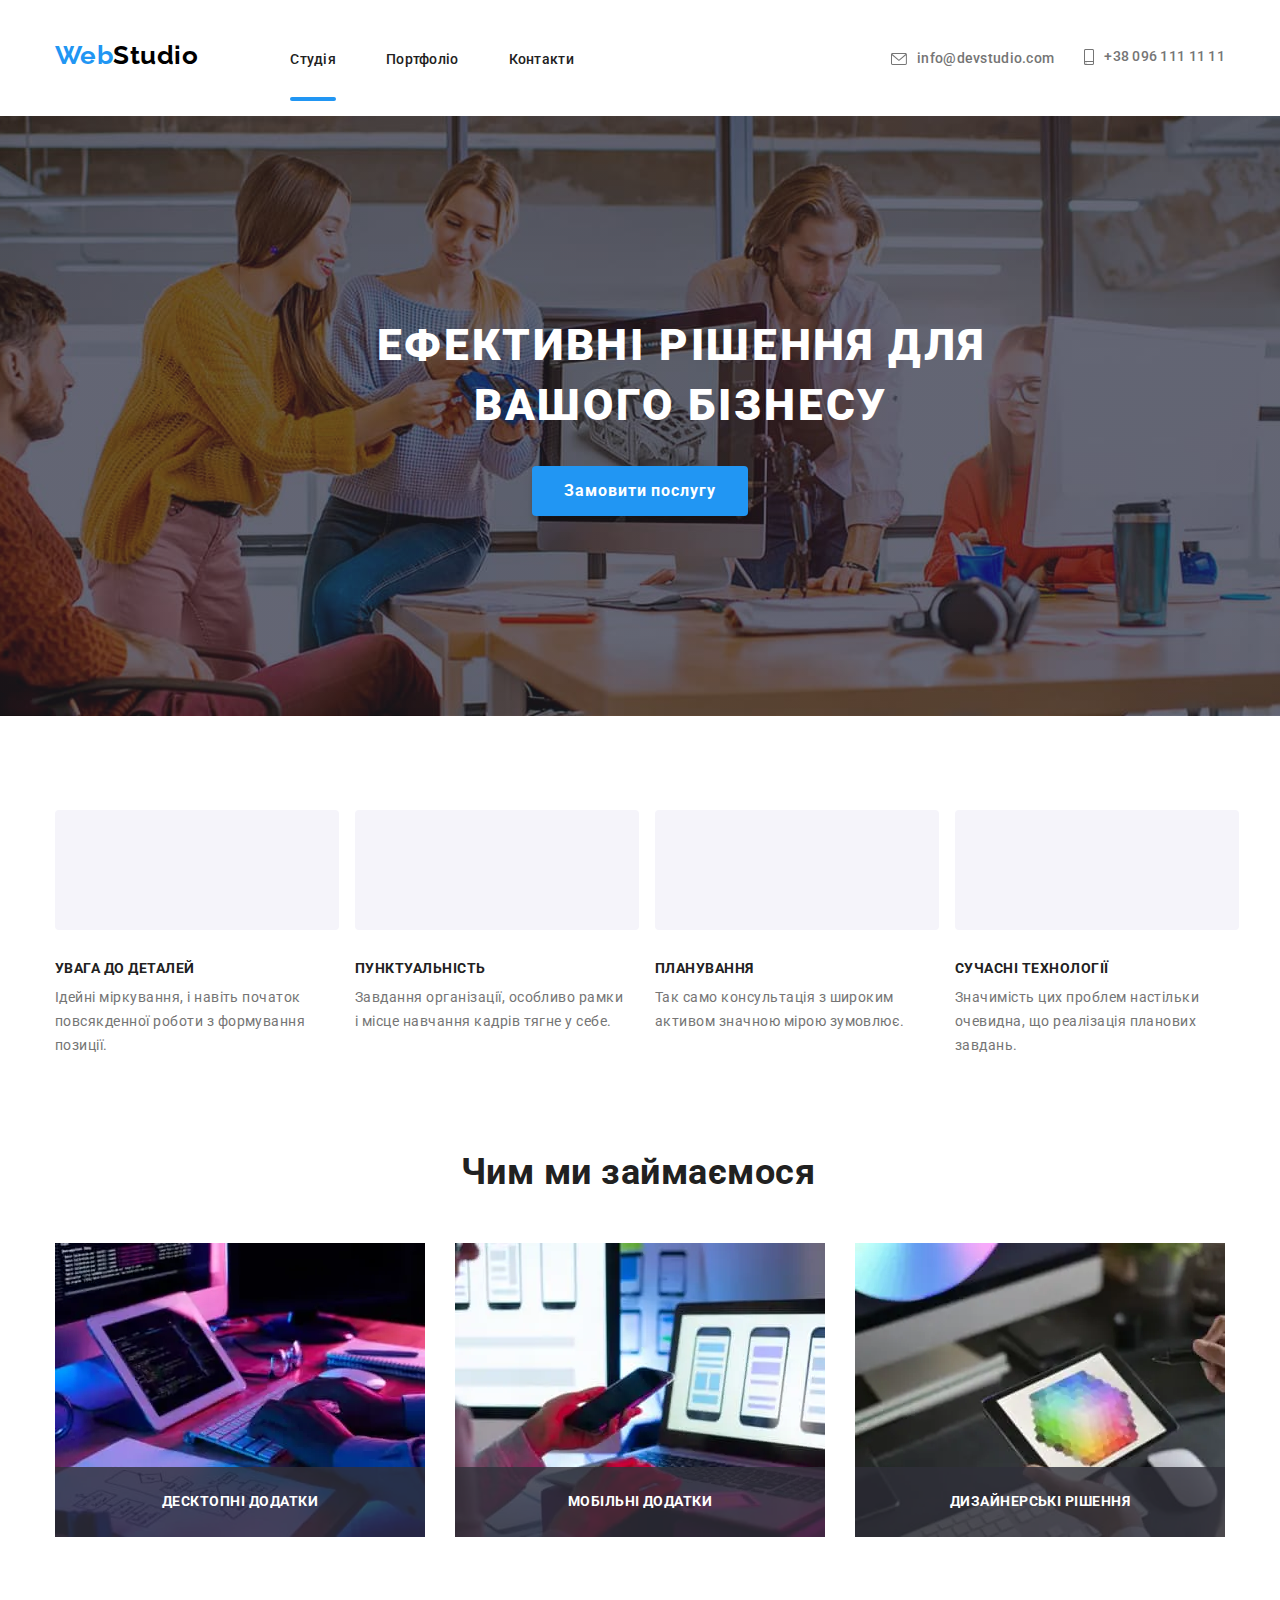
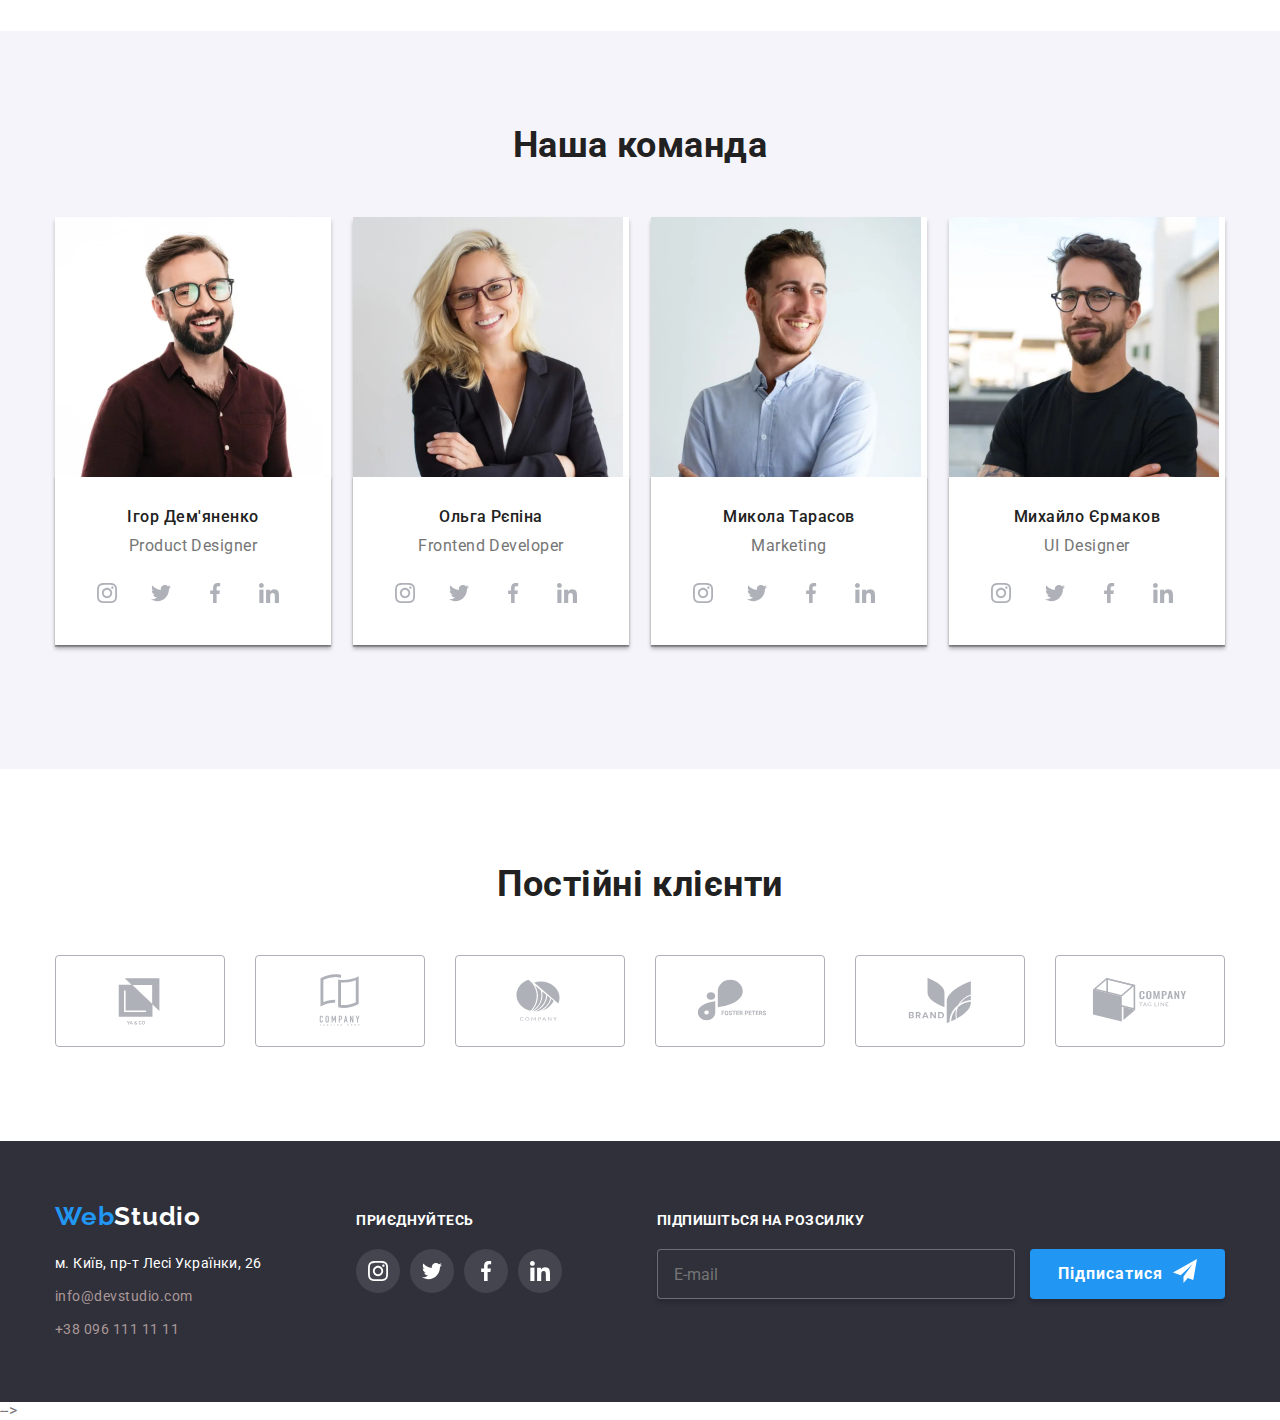
==== commit 0dcfac26: "Adaptive" ====
--- a/index.html
+++ b/index.html
@@ -156,7 +156,7 @@
                             media="(min-width:1200px)"
                             type="image/webp"/>
                             <source
-                            srcset="./images/laptop_desktop.jpg 1x, ./images/ihor_tablet@2x.jpg 2x"
+                            srcset="./images/laptop_desktop.jpg 1x, ./images/laptop_desktop@2x.jpg 2x"
                             media="(min-width:1200px)"/>
                             <img src="images/pic.jpg" alt="Набір тексту на клавіатурі"
                             width="370" height="294" />
@@ -168,7 +168,12 @@
                     <li class="list cards-activity">
                         <picture>
                             <source
-                            srcset=""/>
+                            srcset="./images/phone_desktop.webp 1x, ./images/phone_desktop@2x.webp 2x"
+                            media="(min-width:1200px)"
+                            type="image/webp"/>
+                            <source
+                            srcset="./images/phone_desktop.jpg 1x, ./images/phone_desktop@2x.jpg 2x"
+                            media="(min-width:1200px)"/>
                             <img src="images/pic2.jpg"
                             alt="Зображення мобільного телефона на екрані ноутбука" width="370" height="294" />
                         </picture>
@@ -176,8 +181,18 @@
                             <p class="overlay-activity">Мобільні додатки</p>
                         </div>
                     </li>
-                    <li class="list cards-activity"><img src="images/pic3.jpg"
+                    <li class="list cards-activity">
+                        <picture>
+                            <source
+                            srcset="./images/tablet_desktop.webp 1x, ./images/tablet_desktop@2x.webp 2x"
+                            media="(min-width:1200px)"
+                            type="image/webp"/>
+                            <source
+                            srcset="./images/tablet_desktop.jpg 1x, ./images/tablet_desktop@2x.jpg 2x"
+                            media="(min-width:1200px)"/>
+                        <img src="images/pic3.jpg"
                             alt="Зображення спектру кольорів на екрані планшета" width="370" height="294" />
+                        </picture>
                         <div class="overlay-activity-box">
                             <p class="overlay-activity">Дизайнерські рішення</p>
                         </div>
@@ -213,7 +228,7 @@
                         <source
                         srcset="./images/ihor_mobile.jpg 1x, ./images/ihor_mobile@2x.jpg 2x"
                         media="(max-width:767px)"/>
-                        <img src="images/product-designer.jpg" alt="Фото Ігора Дем'яненко"
+                        <img class="section-team__photo" src="images/product-designer.jpg" alt="Фото Ігора Дем'яненко"
                             width="270" height="260" />
                         </picture>
                         <div class="team-cards-secondary">
@@ -247,8 +262,32 @@
                             </ul>
                         </div>
                     </li>
-                    <li class="list cards"><img src="images/frontend-developer.jpg" alt="Фото Ольги Рєпіної" width="270"
+                    <li class="list cards">
+                        <picture>
+                        <source
+                        srcset="./images/olga_desktop.webp 1x, ./images/olga_desktop@2x.webp 2x"
+                        media="(min-width:1200px)"
+                            type="image/webp"/>
+                            <source
+                            srcset="./images/olga_desktop.jpg 1x, ./images/olga_desktop@2x.jpg 2x"
+                            media="(min-width:1200px)"/>
+                            <source
+                            srcset="./images/olga_tablet.webp 1x, ./images/olga_tablet@2x.webp 2x"
+                            media="(min-width:768px)"
+                            type="image/webp"/>
+                            <source
+                            srcset="./images/olga_tablet.jpg 1x, ./images/olga_tablet@2x.jpg 2x"
+                            media="(min-width:768px)"/>
+                            <source
+                            srcset="./images/olga_mobile.webp 1x, ./images/olga_mobile@2x.webp 2x"
+                            media="(max-width:767px)"
+                            type="image/webp"/>
+                            <source
+                            srcset="./images/olga_mobile.jpg 1x, ./images/olga_mobile@2x.jpg 2x"
+                            media="(max-width:767px)"/>
+                        <img class="section-team__photo" src="images/frontend-developer.jpg" alt="Фото Ольги Рєпіної" width="270"
                             height="260" />
+                        </picture>
                         <div class="team-cards-secondary">
                             <h3 class="titles team-member">Ольга Рєпіна</h3>
                             <p class="team-profession">Frontend Developer</p>
@@ -280,8 +319,32 @@
                             </ul>
                         </div>
                     </li>
-                    <li class="list cards"><img src="images/marketing.jpg" alt="Фото Миколи Тарасова" width="270"
+                    <li class="list cards">
+                        <picture>
+                            <source
+                            srcset="./images/mykola_desktop.webp 1x, ./images/mykola_desktop@2x.webp 2x"
+                            media="(min-width:1200px)"
+                            type="image/webp"/>
+                            <source
+                            srcset="./images/mykola_desktop.jpg 1x, ./images/mykola_desktop@2x.jpg 2x"
+                            media="(min-width:1200px)"/>
+                            <source
+                            srcset="./images/mykola_tablet.webp 1x, ./images/mykola_tablet@2x.webp 2x"
+                            media="(min-width:768px)"
+                            type="image/webp"/>
+                            <source
+                            srcset="./images/mykola_tablet.jpg 1x, ./images/mykola_tablet@2x.jpg 2x"
+                            media="(min-width:768px)"/>
+                            <source
+                            srcset="./images/mykola_mobile.webp 1x, ./images/mykola_mobile@2x.webp 2x"
+                            media="(max-width:767px)"
+                            type="image/webp"/>
+                            <source
+                            srcset="./images/mykola_mobile.jpg 1x, ./images/mykola_mobile@2x.jpg 2x"
+                            media="(max-width:767px)"/>
+                        <img class="section-team__photo" src="images/marketing.jpg" alt="Фото Миколи Тарасова" width="270"
                             height="260" />
+                        </picture>
                         <div class="team-cards-secondary">
                             <h3 class="titles team-member">Микола Тарасов</h3>
                             <p class="team-profession">Marketing</p>
@@ -313,8 +376,32 @@
                             </ul>
                         </div>
                     </li>
-                    <li class="list cards"><img src="images/ui-designer.jpg" alt="Фото Михайла Єрмакова" width="270"
+                    <li class="list cards">
+                        <picture>
+                            <source
+                            srcset="./images/myhailo_desktop.webp 1x, ./images/myhailo_desktop@2x.webp 2x"
+                            media="(min-width:1200px)"
+                            type="image/webp"/>
+                            <source
+                            srcset="./images/myhailo_desktop.jpg 1x, ./images/myhailo_desktop@2x.jpg 2x"
+                            media="(min-width:1200px)"/>
+                            <source
+                            srcset="./images/myhailo_tablet.webp 1x, ./images/myhailo_tablet@2x.webp 2x"
+                            media="(min-width:768px)"
+                            type="image/webp"/>
+                            <source
+                            srcset="./images/myhailo_tablet.jpg 1x, ./images/myhailo_tablet@2x.jpg 2x"
+                            media="(min-width:768px)"/>
+                            <source
+                            srcset="./images/myhailo_mobile.webp 1x, ./images/myhailo_mobile@2x.webp 2x"
+                            media="(max-width:767px)"
+                            type="image/webp"/>
+                            <source
+                            srcset="./images/myhailo_mobile.jpg 1x, ./images/myhailo_mobile@2x.jpg 2x"
+                            media="(max-width:767px)"/>
+                        <img class="section-team__photo" src="images/ui-designer.jpg" alt="Фото Михайла Єрмакова" width="270"
                             height="260" />
+                        </picture>
                         <div class="team-cards-secondary">
                             <h3 class="titles team-member">Михайло Єрмаков</h3>
                             <p class="team-profession">UI Designer</p>
@@ -454,7 +541,7 @@
                     </li>
                 </ul>
             </div>
-            <div>
+            <div class="page-footer__mailing-form">
                 <p class="subscription">Підпишіться на розсилку</p>
                 <form>
                     <div class="footer-subscription">
--- a/css/main.min.css
+++ b/css/main.min.css
@@ -1 +1 @@
-:root{--main-background-color: #FFFFFF;--secondary-background-color: #2F303A;--team-background-color: #F5F4FA;--btn-order-background-color: #2196F3;--btn-order-active-background-color: #188CE8;--section-order-background-color: #C4C4C4;--overlay-activity-background-color: rgba(47, 48, 58, 0.8);--overlay-background-color: rgba(0, 0, 0, 0.2);--main-logo-color: #000000;--primary-text-color: #757575;--title-text-color: #212121;--accent-text-color: #FFFFFF;--active-color: #2196F3;--clients-logo-color: #AFB1B8;--border-header-color: #ECECEC;--portfolio-cards-color: #EEEEEE;--box-shadow-color: #604545;--footer-contacts-color: #AB9898;--social-links-color: #AFB1B8;--placeholder-color: rgba(255, 255, 255, 0.6);--placeholder-user-message-color: rgba(117, 117, 117, 0.5);--primary-font: "Roboto", sans-serif;--secondary-font: "Raleway", sans-serif;--button-font: inherit;--transition-dur-and-func: 250ms cubic-bezier(0.4, 0, 0.2, 1)}.buttons-set,.clients-logo-list,.modal-form-check-field,.footer-social-links,.social-link-instagram,.social-link-twitter,.social-link-facebook,.social-link-linkedin,.social-links{display:flex;justify-content:center;align-items:center}.current{color:var(--active-color)}.visually-hidden{position:absolute;white-space:nowrap;width:1px;height:1px;overflow:hidden;border:0;padding:0;clip:rect(0);clip-path:inset(50%);margin:-1px}h1,h2,h3,h4,p{margin-top:0;margin-bottom:0}ul{margin-top:0;margin-bottom:0;padding-left:0}.link{text-decoration:none}.list{list-style:none}.page-buttons{cursor:pointer}img{display:block;max-width:100%;height:auto}body{background-color:var(--main-background-color);color:var(--primary-text-color);font-family:var(--primary-font);letter-spacing:.03em}.container{padding-left:15px;padding-right:15px;margin-left:auto;margin-right:auto}@media screen and (min-width: 480px){.container{width:480px}}@media screen and (min-width: 768px){.container{width:768px}}@media screen and (min-width: 1200px){.container{width:1200px}}.section{padding-top:94px}.logo{margin-right:92px;padding-top:24px;padding-bottom:24px}.logo__header{color:var(--main-logo-color);font-family:var(--secondary-font);font-size:26px;font-weight:700;line-height:1.19;text-align:left}.logo__accent-part{color:var(--active-color)}.logo-light{color:var(--accent-text-color);font-family:var(--secondary-font);font-size:26px;font-weight:700;line-height:1.19;text-align:left;width:145px}.logo-link-bottom{display:inline-block;margin-bottom:20px}@media screen and (max-width: 767px){.mobile-menu__container{position:relative}.mobile-menu{position:fixed;top:0;left:0;z-index:100;width:100%;height:100%;background-color:var(--main-background-color);padding-left:40px;opacity:0;visibility:hidden;pointer-events:none;transition:opacity var(--transition-dur-and-func);visibility:var(--transition-dur-and-func)}.mobile-menu__navigation{padding-top:48px}.mobile-menu__items:not(:last-child){margin-bottom:32px}.mobile-menu__chapter{color:var(--title-text-color);font-size:40px;font-weight:500;line-height:1.18;letter-spacing:.02em;text-align:center;text-decoration:none;transition:color var(--transition-dur-and-func)}.mobile-menu__chapter:hover,.mobile-menu__chapter:focus{color:var(--active-color)}.mobile-menu__items-phone{margin-top:306px;margin-bottom:32px}.mobile-menu__contacts-phone{color:var(--primary-text-color);font-size:34px;font-weight:500;line-height:1.18;letter-spacing:.02em;text-align:left;transition:color var(--transition-dur-and-func)}.mobile-menu__contacts-phone:hover,.mobile-menu__contacts-phone:focus{color:var(--active-color)}.mobile-menu__items-mail{margin-bottom:64px}.mobile-menu__contacts-mail{color:var(--primary-text-color);font-size:24px;font-weight:500;line-height:1.17;letter-spacing:.02em;text-align:left;transition:color var(--transition-dur-and-func)}.mobile-menu__contacts-mail:hover,.mobile-menu__contacts-mail:focus{color:var(--active-color)}.mobile-menu__networks-list{display:flex;justify-content:flex-start}.mobile-menu__networks:not(:last-child){padding-right:10px;margin-bottom:48px;border-right:1px solid rgba(33,33,33,.2)}.mobile-menu__networks:not(:first-child){padding-left:10px}.mobile-menu__network-link{color:var(--active-color);font-size:18px;font-weight:500;line-height:1.22;letter-spacing:.02em;text-align:center;transition:color var(--transition-dur-and-func)}.mobile-menu__network-link:hover,.mobile-menu__network-link:focus{color:var(--active-color)}.mobile-menu.is-open{opacity:1;visibility:visible;pointer-events:auto}.mobile-menu__close-button{position:absolute;border:none;background-color:rgba(0,0,0,0);padding:0;right:15px;top:10px;width:40px;height:40px;cursor:pointer;transition:fill var(--transition-dur-and-func)}.mobile-menu__close-button:focus{fill:var(--active-color)}}@media screen and (min-width: 768px){.mobile-menu{display:none}}@media screen and (min-width: 768px){.contacts{display:block}.contacts__list{transition:color var(--transition-dur-and-func)}.contacts__list :hover{color:var(--active-color)}.contacts__list :focus{color:var(--active-color)}.contacts__link-mail{display:block;color:var(--primary-text-color);fill:currentColor;font-size:12px;font-weight:500;line-height:1.17;letter-spacing:.02em;text-align:left;text-decoration:none;padding-top:21px}.contacts__icon-mail{width:14px;height:10px;margin-right:8px}.contacts__link-phone{display:block;color:var(--primary-text-color);fill:currentColor;font-size:12px;font-weight:500;line-height:1.17;letter-spacing:.02em;text-align:left;text-decoration:none;padding-top:10px}.contacts__icon-phone{width:10px;height:14px;margin-right:8px}}@media screen and (min-width: 1200px){.contacts{display:flex;justify-content:space-between;align-items:baseline}.contacts__link-mail,.contacts__link-phone{display:flex;align-items:center;font-size:14px;font-weight:500;line-height:1.14;padding-top:32px;padding-bottom:32px;transition:color var(--transition-dur-and-func)}.contacts__link-phone{margin-left:30px}.contacts__list{display:flex;align-items:center}.contacts__icon-mail{display:inline-block;width:16px;height:12px;margin-right:10px;transition:fill var(--transition-dur-and-func)}.contacts__icon-mail :hover,.contacts__icon-mail :focus{fill:var(--active-color)}.contacts__icon-phone{display:inline-block;width:10px;height:16px;margin-right:10px;transition:fill var(--transition-dur-and-func)}.contacts__icon-phone :hover,.contacts__icon-phone :focus{fill:var(--active-color)}}.footer-list-connection{color:var(--accent-text-color);font-style:normal;font-size:14px;font-weight:400;line-height:1.71;text-align:left;transition:color var(--transition-dur-and-func)}.footer-list-connection:not(:last-child){margin-bottom:9px}.footer-list-connection :hover,.footer-list-connection :focus{color:var(--active-color)}.link-connection-footer{color:var(--accent-text-color);font-size:14px;font-weight:400;line-height:24px;text-align:left;text-decoration:none}.footer-contacts{color:var(--footer-contacts-color)}@media screen and (max-width: 767px){.section-order__button{display:block;background-color:var(--btn-order-background-color);color:var(--accent-text-color);font-family:var(--primary-font);font-size:16px;letter-spacing:.06em;font-weight:700;line-height:1.88;text-align:center;padding:10px 24px;margin-left:auto;margin-right:auto;border:none;box-shadow:0px 4px 4px rgba(0,0,0,.15);border-radius:4px;height:50px;transition:background-color var(--transition-dur-and-func)}.section-order__button:hover,.section-order__button:focus{background-color:var(--btn-order-active-background-color)}.modal-button-submit{color:var(--main-background-color);background-color:var(--btn-order-background-color);width:200px;height:50px;align-self:center;box-shadow:0px 4px 4px rgba(0,0,0,.25);border-radius:4px;transition:background-color var(--transition-dur-and-func);border:none}.modal-button-submit:hover,.modal-button-submit:focus{background-color:var(--btn-order-active-background-color)}}@media screen and (min-width: 768px){.section-order__button{display:block;background-color:var(--btn-order-background-color);color:var(--accent-text-color);font-family:var(--primary-font);font-size:16px;font-weight:700;line-height:1.88;text-align:center;letter-spacing:.06em;padding:10px 24px;margin-left:auto;margin-right:auto;border:none;box-shadow:0px 4px 4px rgba(0,0,0,.15);border-radius:4px;height:50px;transition:background-color var(--transition-dur-and-func)}.section-order__button:hover,.section-order__button:focus{background-color:var(--btn-order-active-background-color)}.modal-button-submit{color:var(--main-background-color);background-color:var(--btn-order-background-color);width:200px;height:50px;align-self:center;box-shadow:0px 4px 4px rgba(0,0,0,.25);border-radius:4px;transition:background-color var(--transition-dur-and-func);border:none}.modal-button-submit:hover,.modal-button-submit:focus{background-color:var(--btn-order-active-background-color)}}@media screen and (min-width: 1200px){.section-order__button{display:block;background-color:var(--btn-order-background-color);color:var(--accent-text-color);font-family:inherit;font-size:16px;font-weight:700;line-height:1.88;letter-spacing:.06em;text-align:center;padding:10px 32px;margin-right:auto;margin-left:auto;border:none;border-radius:4px;transition:background-color var(--transition-dur-and-func)}.section-order__button:hover,.section-order__button:focus{background-color:var(--btn-order-active-background-color)}.section-order__button .modal-button-submit{color:var(--main-background-color);background-color:var(--btn-order-background-color);width:200px;height:50px;align-self:center;box-shadow:0px 4px 4px rgba(0,0,0,.25);border-radius:4px;transition:background-color var(--transition-dur-and-func);border:none}.section-order__button .modal-button-submit:hover,.section-order__button .modal-button-submit:focus{background-color:var(--btn-order-active-background-color)}}.footer-button{color:var(--accent-text-color);background-color:var(--btn-order-background-color);width:200px;height:50px;padding:10px 28px;font-size:16px;font-weight:700;line-height:1.88;letter-spacing:.06em;text-align:center;box-shadow:0px 4px 4px rgba(0,0,0,.15);border-radius:4px;border:var(--active-color);transition:background-color var(--transition-dur-and-func);cursor:pointer}.footer-button:hover,.footer-button:focus{background-color:var(--btn-order-active-background-color)}.icon-send{position:absolute;top:50%;transform:translateY(-50%);margin-left:10px}.titles{color:var(--title-text-color)}.social-links{margin-top:16px}.social-link-instagram,.social-link-twitter,.social-link-facebook,.social-link-linkedin{height:44px;width:44px;border-radius:50%;background-color:var(--main-background-color);color:var(--social-links-color);transition:background-color var(--transition-dur-and-func),fill var(--transition-dur-and-func)}.social-link-item{margin-right:10px}.social-link-instagram:hover,.social-link-twitter:hover,.social-link-facebook:hover,.social-link-linkedin:hover{background-color:var(--active-color)}.social-link-instagram:hover .icon-instagram,.social-link-twitter:hover .icon-twitter,.social-link-facebook:hover .icon-facebook,.social-link-linkedin:hover .icon-linkedin{fill:var(--accent-text-color)}.social-link-instagram:focus,.social-link-twitter:focus,.social-link-facebook:focus,.social-link-linkedin:focus{background-color:var(--active-color)}.social-link-instagram:focus .icon-instagram,.social-link-twitter:focus .icon-twitter,.social-link-facebook:focus .icon-facebook,.social-link-linkedin:focus .icon-linked{fill:var(--active-color);fill:var(--accent-text-color)}.icon-instagram,.icon-twitter,.icon-facebook,.icon-linkedin{width:20px;height:20px;fill:currentColor}.footer-social-list{display:flex;justify-content:center;column-gap:10px}.footer-social-links{width:44px;height:44px;border-radius:50px;background-color:rgba(255,255,255,.1);color:var(--accent-text-color);transition:background-color var(--transition-dur-and-func),fill var(--transition-dur-and-func)}.footer-social-links:hover{background-color:var(--active-color)}.footer-social-links:hover .icon-instagram-footer,.footer-social-links:hover .icon-twitter-footer,.footer-social-links:hover .icon-facebook-footer,.footer-social-links:hover .icon-linkedin-footer{fill:var(--accent-text-color)}.footer-social-links:focus{background-color:var(--active-color)}.footer-social-links:focus .icon-instagram-footer,.footer-social-links:focus .icon-twitter-footer,.footer-social-links:focus .icon-facebook-footer,.footer-social-links:focus .icon-linkedin-footer{background-color:var(--active-color);fill:var(--accent-text-color)}.icon-instagram-footer,.icon-twitter-footer,.icon-facebook-footer,.icon-linkedin-footer{width:20px;height:20px;fill:currentColor}.backdrop{position:fixed;top:0;left:0;width:100%;height:100%;background-color:var(--overlay-background-color);z-index:100;transition:opacity var(--transition-dur-and-func),visibility var(--transition-dur-and-func)}.backdrop.is-hidden{visibility:hidden;opacity:0;pointer-events:none}@media screen and (max-width: 767px){.modal{position:absolute;top:50%;left:50%;transform:translate(-50%, -50%);width:450px;min-height:609px;padding:40px;background-color:var(--main-background-color)}.modal-close-button{position:absolute;top:8px;right:8px;display:flex;justify-content:center;align-items:center;width:30px;height:30px;background-color:rgba(0,0,0,0);border:1px solid rgba(0,0,0,.1);border-radius:50%;padding:0;cursor:pointer;transition:var(--transition-dur-and-func)}.modal-close-button:hover,.modal-close-button:focus{fill:var(--active-color)}}@media screen and (min-width: 768px){.modal{position:absolute;top:50%;left:50%;transform:translate(-50%, -50%);width:450px;min-height:609px;padding:40px;background-color:var(--main-background-color)}.modal-close-button{position:absolute;top:8px;right:8px;display:flex;justify-content:center;align-items:center;width:30px;height:30px;background-color:rgba(0,0,0,0);border:1px solid rgba(0,0,0,.1);border-radius:50%;padding:0;cursor:pointer;transition:var(--transition-dur-and-func)}.modal-close-button:hover,.modal-close-button:focus{fill:var(--active-color)}}@media screen and (min-width: 1200px){.modal{position:absolute;top:50%;left:50%;transform:translate(-50%, -50%);width:528px;min-height:581px;padding:40px;background-color:var(--main-background-color)}.modal-close-button{position:absolute;top:8px;right:8px;display:flex;justify-content:center;align-items:center;width:30px;height:30px;background-color:rgba(0,0,0,0);border:1px solid rgba(0,0,0,.1);border-radius:50%;padding:0;cursor:pointer;transition:var(--transition-dur-and-func)}.modal-close-button:hover,.modal-close-button:focus{fill:var(--active-color)}}.modal-form{display:flex;flex-direction:column}.modal-form-tittle{color:var(--title-text-color);font-size:20px;font-weight:700;line-height:1.15;letter-spacing:.03em;text-align:center;margin-bottom:12px}.modal-form-box{position:relative;display:block}.modal-form-input{width:100%;height:40px;border:1px solid rgba(33,33,33,.2);border-radius:4px;padding-left:42px;cursor:pointer;transition:border-color var(--transition-dur-and-func)}.modal-form-input:focus{border-color:var(--active-color);outline:none}.modal-form-description{display:block;color:var(--primary-text-color);font-size:12px;font-weight:400;line-height:1.17;letter-spacing:.01em;text-align:left;margin-bottom:4px}.modal-form-field{margin-bottom:10px}.modal-form-field-comments{margin-bottom:20px}.modal-form-input:focus+.icon-person{fill:var(--active-color)}.modal-form-input:focus+.icon-phone{fill:var(--active-color)}.modal-form-input:focus+.icon-email{fill:var(--active-color)}.modal-form-message{display:block;width:100%;height:120px;border:1px solid rgba(33,33,33,.2);border-radius:4px;padding:12px 16px;resize:none;transition:border-color var(--transition-dur-and-func)}.modal-form-message:focus{border-color:var(--active-color);outline:none}.modal-form-message::placeholder{color:var(--placeholder-user-message-color);font-weight:400;font-size:12px;line-height:1.17;letter-spacing:.01em}.modal-form-check{position:absolute}.box-check-agree{width:16px;height:15px;border:2px solid #212121;border-radius:3px;margin-right:10px}.modal-form-check:checked+.box-check-agree{background-color:var(--btn-order-background-color);fill:var(--accent-text-color);border:none}.modal-form-check:focus+.box-check-agree{box-shadow:0 0 0 2px rgba(0,0,255,.5)}.modal-form-check+.modal-form-check-field .box-check-agree{fill:var(--active-color);border:none}.modal-form-check-field{margin-bottom:30px;cursor:pointer}.icon-check{width:16px;height:15px;fill:rgba(0,0,0,0)}.modal-form-check+.icon-check{background-color:var(--btn-order-background-color)}.icon-person,.icon-phone,.icon-email{position:absolute;top:50%;left:12px;transform:translateY(-50%);display:block;width:18px;height:18px;transition:fill var(--transition-dur-and-func)}.agreement{font-weight:400;font-size:14px;line-height:1.7}.conditions{color:var(--active-color)}@media screen and (max-width: 767px){.agreement{font-weight:400;font-size:12px;line-height:1.17}}@media screen and (min-width: 768px){.agreement{font-weight:400;font-size:12px;line-height:1.17}}.page-header{padding-top:16px;padding-bottom:16px}.page-header__container{display:flex;justify-content:space-between;align-items:center}@media screen and (max-width: 767px){.navigation{display:none}.contacts{display:none}.header__button{border:none;background-color:rgba(0,0,0,0);padding:0;line-height:0}.icon-menu{width:40px;height:40px}}@media screen and (min-width: 768px){.header__button{display:none}}@media screen and (min-width: 768px){.page-navigation{display:flex;align-items:baseline}.navigation{display:flex}.navigation__link{display:inline-block;padding-top:32px;padding-bottom:32px;color:var(--title-text-color);font-size:14px;font-weight:500;line-height:1.14;letter-spacing:.02em;text-align:left;text-decoration:none;position:relative;transition:color var(--transition-dur-and-func)}.navigation__link .navigation__list :hover{color:var(--active-color)}.navigation__link .navigation__list :focus{color:var(--active-color)}.navigation__link.current::after{position:absolute;content:"";display:block;height:4px;width:100%;border-radius:2px;background-color:var(--btn-order-background-color);bottom:-1px}.navigation__list{transition:color var(--transition-dur-and-func)}.navigation__list:not(:last-child){margin-right:50px}.navigation__list :hover{color:var(--active-color)}.navigation__list :focus{color:var(--active-color)}}@media screen and (max-width: 767px){.section-order{display:block;padding-top:118px;padding-bottom:118px;background-image:linear-gradient(rgba(47, 48, 58, 0.4), rgba(47, 48, 58, 0.4)),url("../images/background-main_mobile.jpg");background-size:480px;background-repeat:no-repeat;background-position:center;background-color:var(--section-order-background-color)}.section-order__title{color:var(--accent-text-color);font-size:26px;font-weight:900;line-height:1.62;letter-spacing:.06em;text-align:center;text-transform:uppercase;margin-left:60px;margin-right:60px;margin-bottom:30px}}@media screen and (min-device-pixel-ratio: 2)and (max-width: 767px),screen and (min-resolution: 192dpi)and (max-width: 767px),screen and (min-resolution: 2dppx)and (max-width: 767px){.section-order{background-image:linear-gradient(rgba(47, 48, 58, 0.4), rgba(47, 48, 58, 0.4)),url("../images/background-main_mobile@2x.jpg")}}@media screen and (min-width: 768px){.section-order{display:block;padding-top:118px;padding-bottom:118px;background-image:linear-gradient(rgba(47, 48, 58, 0.4), rgba(47, 48, 58, 0.4)),url("../images/background-main_tablet.jpg");background-size:cover;background-repeat:no-repeat;background-position:center;background-color:var(--section-order-background-color)}.section-order__title{color:var(--accent-text-color);font-size:26px;font-weight:900;line-height:1.62;letter-spacing:.06em;text-align:center;text-transform:uppercase;margin-left:204px;margin-right:204px;margin-bottom:30px}}@media screen and (min-device-pixel-ratio: 2)and (min-width: 768px),screen and (min-resolution: 192dpi)and (min-width: 768px),screen and (min-resolution: 2dppx)and (min-width: 768px){.section-order{background-image:linear-gradient(rgba(47, 48, 58, 0.4), rgba(47, 48, 58, 0.4)),url("../images/background-main_tablet@2x.jpg")}}@media screen and (min-width: 1200px){.section-order{background-color:var(--secondary-background-color)}.section-order{display:block;padding-top:200px;padding-bottom:200px;background-image:linear-gradient(rgba(47, 48, 58, 0.4), rgba(47, 48, 58, 0.4)),url("../images/background-main_desktop.jpg");background-size:cover;background-repeat:no-repeat;background-position:center;background-color:var(--section-order-background-color)}.section-order__title{color:var(--accent-text-color);font-size:44px;font-weight:900;line-height:1.36;letter-spacing:.06em;text-align:center;text-transform:uppercase;margin-bottom:30px;width:696px;margin-right:278px;margin-left:278px}}@media screen and (min-device-pixel-ratio: 2)and (min-width: 1200px),screen and (min-resolution: 192dpi)and (min-width: 1200px),screen and (min-resolution: 2dppx)and (min-width: 1200px){.section-order{background-image:linear-gradient(rgba(47, 48, 58, 0.4), rgba(47, 48, 58, 0.4)),url("../images/background-main_desktop@2x.jpg")}}@media screen and (max-width: 767px){.section-benefits__list{display:block;width:100%}.section-benefits__antenna-box,.section-benefits__clock-box,.section-benefits__diagram-box,.section-benefits__astronaut-box{display:flex;justify-content:center;align-items:center;background-color:var(--team-background-color);width:450px;height:120px;margin-bottom:30px;border-radius:4px}.section-benefits__icon-antenna,.section-benefits__icon-clock,.section-benefits__icon-diagram,.section-benefits__icon-astronaut{width:70px;height:70px;display:flex;justify-content:center;align-items:center}.section-benefits__title{font-size:14px;font-weight:700;line-height:1.17;text-align:center;text-transform:uppercase;margin-bottom:10px}.section-benefits__description{font-size:14px;font-weight:400;line-height:1.7;text-align:left;margin-bottom:30px}}@media screen and (min-width: 768px){.section-benefits__list{display:flex;flex-wrap:wrap;align-items:center;gap:30px}.section-benefits__benefit-box{width:354px;height:224px}.section-benefits__antenna-box,.section-benefits__clock-box,.section-benefits__diagram-box,.section-benefits__astronaut-box{display:flex;justify-content:center;align-items:center;background-color:var(--team-background-color);border-radius:4px;margin-bottom:30px;padding:25px 142px}.section-benefits__icon-antenna,.section-benefits__icon-clock,.section-benefits__icon-diagram,.section-benefits__icon-astronaut{width:70px;height:70px;display:flex;justify-content:center;align-items:center}.section-benefits__title{font-size:14px;font-weight:700;line-height:1.17;text-align:left;text-transform:uppercase;margin-bottom:10px}.section-benefits__description{font-size:14px;font-weight:400;line-height:1.7;text-align:left}}@media screen and (min-width: 1200px){.section-benefits__list{display:flex;gap:30px}.section-benefits__item{flex-basis:calc((100% - 90px)/4)}.section-benefits__benefit-box{width:270px;height:248px}.section-benefits__antenna-box,.section-benefits__clock-box,.section-benefits__diagram-box,.section-benefits__astronaut-box{display:flex;justify-content:center;align-items:center;background-color:var(--team-background-color);width:270px;height:120px;margin-bottom:30px;border-radius:4px}.section-benefits__icon-antenna,.section-benefits__icon-clock,.section-benefits__icon-diagram,.section-benefits__icon-astronaut{width:70px;height:70px;display:flex;justify-content:center;align-items:center}.section-benefits__title{font-size:14px;font-weight:700;line-height:1.17;text-align:left;text-transform:uppercase;margin-bottom:10px}.section-benefits__description{font-size:14px;font-weight:400;line-height:1.7;text-align:left}}@media screen and (max-width: 767px){.section-activity{display:none}}@media screen and (min-width: 768px){.section-activity{display:none}}@media screen and (min-width: 1200px){.section-activity{display:flex;padding-bottom:94px}.types-activity{display:flex;justify-content:space-between;row-gap:30px}.cards-activity{flex-basis:calc((100% - 60px)/3);position:relative}.activity{display:inline-block;font-size:36px;font-weight:700;line-height:1.16;text-align:center;width:366px;margin-right:400px;margin-left:400px;margin-bottom:50px}.overlay-activity{display:flex;justify-content:center;align-items:center;position:absolute;width:100%;color:var(--accent-text-color);background-color:var(--overlay-activity-background-color);font-size:14px;font-weight:700;line-height:1.14;text-align:center;text-transform:uppercase;overflow:auto;top:224px;height:70px}}.section-team{background-color:var(--team-background-color);padding-bottom:94px}@media screen and (max-width: 767px){.team-cards{display:block;width:100%}.team{font-size:28px;font-weight:700;line-height:1.18;text-align:center;margin-bottom:30px}.cards{display:block;width:100%;background-color:var(--main-background-color)}.team-member{font-size:16px;font-weight:500;line-height:1.19;text-align:center;margin-bottom:10px}.team-profession{font-size:16px;font-weight:400;line-height:1.19;text-align:center;margin-bottom:16px}}.section-clients{padding-bottom:94px}.regular-clients{font-size:36px;font-weight:700;line-height:1.17;text-align:center;width:297px;margin-left:auto;margin-right:auto;margin-bottom:50px}.clients-logo{display:flex;justify-content:center;align-items:center;color:var(--clients-logo-color);border:1px solid var(--clients-logo-color);border-radius:4px;width:170px;height:92px;transition:color var(--transition-dur-and-func),border var(--transition-dur-and-func)}.clients-logo:hover,.clients-logo:focus{color:var(--active-color);border:1px solid var(--active-color)}.clients-logo-items:not(:last-child){margin-right:30px}.logo-square,.logo-sheets,.logo-ellipse,.logo-infinity,.logo-stem,.logo-cube{width:106px;height:60px;fill:currentColor}.page-footer{background-color:var(--secondary-background-color);padding-top:60px;padding-bottom:60px;max-width:1600px;margin-right:auto;margin-left:auto}.general{display:flex;align-items:baseline;justify-content:space-between}.invitation{font-size:14px;font-weight:700;line-height:1.14;letter-spacing:.03em;text-align:left;text-transform:uppercase;color:var(--accent-text-color);margin-bottom:20px}.footer-subscription{display:flex;justify-content:center;align-items:center;position:relative}.subscription{color:var(--accent-text-color);font-size:14px;font-weight:700;line-height:1.14;text-align:left;text-transform:uppercase;margin-bottom:20px}.mail-form{color:var(--placeholder-color);background-color:var(--secondary-background-color);width:358px;height:50px;padding-top:15px;padding-left:16px;padding-bottom:15px;font-weight:400;font-size:16px;line-height:1.25;border:1px solid rgba(255,255,255,.3);border-radius:4px;box-shadow:0px 4px 4px rgba(0,0,0,.15)}.footer-subscription-field{margin-right:10px}.section-examples{padding-bottom:94px}.buttons-set{margin-bottom:50px;gap:8px}.example-button{background-color:var(--team-background-color);color:var(--title-text-color);font-family:inherit;font-size:16px;font-weight:500;line-height:26px;text-align:center;border:none;border-radius:4px;padding:6px 22px;transition:color var(--transition-dur-and-func),background-color var(--transition-dur-and-func),box-shadow var(--transition-dur-and-func)}.example-button:hover,.example-button:focus{color:var(--accent-text-color);background-color:var(--btn-order-background-color);box-shadow:0px 4px 4px rgba(0,0,0,.25)}.examples-set{display:flex;flex-wrap:wrap;align-items:center;gap:30px}.example{background-color:var(--main-background-color);flex-basis:calc((100% - 60px)/3)}.example-img{position:relative;overflow:hidden}.overlay{position:absolute;top:0;left:0;width:100%;height:100%;background-color:var(--btn-order-background-color);color:var(--accent-text-color);padding:63px 24px;font-size:18px;font-weight:400;line-height:1.56;text-align:left;overflow:auto;transform:translateY(100%);transition:transform var(--transition-dur-and-func)}.example-link:hover .overlay,.example-link:focus .overlay{transform:translateY(0%)}.example-card{padding-top:20px;padding-bottom:20px;padding-right:24px;padding-left:24px;border:1px solid var(--portfolio-cards-color)}.name-project{font-size:18px;font-weight:700;line-height:2;letter-spacing:.06em;text-align:left;margin-bottom:4px}.projects{font-size:16px;font-weight:400;line-height:1.88;text-align:left;color:var(--primary-text-color)}.example-link{display:block;transition:box-shadow var(--transition-dur-and-func)}.example-link:hover,.example-link:focus{box-shadow:0px 4px 4px rgba(0,0,0,.25)}.portfolio-footer{display:block;padding-top:60px;padding-bottom:60px;background-color:var(--secondary-background-color);max-width:1600px;margin-right:auto;margin-left:auto}/*# sourceMappingURL=main.min.css.map */+:root{--main-background-color: #FFFFFF;--secondary-background-color: #2F303A;--team-background-color: #F5F4FA;--btn-order-background-color: #2196F3;--btn-order-active-background-color: #188CE8;--section-order-background-color: #C4C4C4;--overlay-activity-background-color: rgba(47, 48, 58, 0.8);--overlay-background-color: rgba(0, 0, 0, 0.2);--main-logo-color: #000000;--primary-text-color: #757575;--title-text-color: #212121;--accent-text-color: #FFFFFF;--active-color: #2196F3;--clients-logo-color: #AFB1B8;--border-header-color: #ECECEC;--portfolio-cards-color: #EEEEEE;--box-shadow-color: #604545;--footer-contacts-color: #AB9898;--social-links-color: #AFB1B8;--placeholder-color: rgba(255, 255, 255, 0.6);--placeholder-user-message-color: rgba(117, 117, 117, 0.5);--primary-font: "Roboto", sans-serif;--secondary-font: "Raleway", sans-serif;--button-font: inherit;--transition-dur-and-func: 250ms cubic-bezier(0.4, 0, 0.2, 1)}.buttons-set,.modal-form-check-field,.footer-social-links,.social-link-instagram,.social-link-twitter,.social-link-facebook,.social-link-linkedin,.social-links{display:flex;justify-content:center;align-items:center}.current{color:var(--active-color)}.visually-hidden{position:absolute;white-space:nowrap;width:1px;height:1px;overflow:hidden;border:0;padding:0;clip:rect(0);clip-path:inset(50%);margin:-1px}h1,h2,h3,h4,p{margin-top:0;margin-bottom:0}ul{margin-top:0;margin-bottom:0;padding-left:0}.link{text-decoration:none}.list{list-style:none}.page-buttons{cursor:pointer}img{display:block;max-width:100%;height:auto}body{background-color:var(--main-background-color);color:var(--primary-text-color);font-family:var(--primary-font);letter-spacing:.03em}.container{padding-left:15px;padding-right:15px;margin-left:auto;margin-right:auto}@media screen and (min-width: 480px){.container{width:480px}}@media screen and (min-width: 768px){.container{width:768px}}@media screen and (min-width: 1200px){.container{width:1200px}}.section{padding-top:94px}.logo{margin-right:92px;padding-top:24px;padding-bottom:24px}.logo__header{color:var(--main-logo-color);font-family:var(--secondary-font);font-size:26px;font-weight:700;line-height:1.19;text-align:left}.logo__accent-part{color:var(--active-color)}@media screen and (max-width: 767px){.logo-light{color:var(--accent-text-color);font-family:var(--secondary-font);font-size:24px;font-weight:700;line-height:1.17;letter-spacing:.03em;text-align:center}.logo-link-bottom{display:inline-block;margin-bottom:20px}}@media screen and (min-width: 768px){.logo-light{color:var(--accent-text-color);font-family:var(--secondary-font);font-size:24px;font-weight:700;line-height:1.17;letter-spacing:.03em;text-align:center}.logo-link-bottom{display:inline-block;margin-bottom:20px}}@media screen and (min-width: 1200px){.logo-light{color:var(--accent-text-color);font-family:var(--secondary-font);font-size:26px;font-weight:700;line-height:1.19;text-align:left;width:145px}.logo-link-bottom{display:inline-block;margin-bottom:20px}}@media screen and (max-width: 767px){.mobile-menu__container{position:relative}.mobile-menu{position:fixed;top:0;left:0;z-index:100;width:100%;height:100%;background-color:var(--main-background-color);padding-left:40px;opacity:0;visibility:hidden;pointer-events:none;transition:opacity var(--transition-dur-and-func);visibility:var(--transition-dur-and-func)}.mobile-menu__navigation{padding-top:48px}.mobile-menu__items:not(:last-child){margin-bottom:32px}.mobile-menu__chapter{color:var(--title-text-color);font-size:40px;font-weight:500;line-height:1.18;letter-spacing:.02em;text-align:center;text-decoration:none;transition:color var(--transition-dur-and-func)}.mobile-menu__chapter:hover,.mobile-menu__chapter:focus{color:var(--active-color)}.mobile-menu__items-phone{margin-top:306px;margin-bottom:32px}.mobile-menu__contacts-phone{color:var(--primary-text-color);font-size:34px;font-weight:500;line-height:1.18;letter-spacing:.02em;text-align:left;transition:color var(--transition-dur-and-func)}.mobile-menu__contacts-phone:hover,.mobile-menu__contacts-phone:focus{color:var(--active-color)}.mobile-menu__items-mail{margin-bottom:64px}.mobile-menu__contacts-mail{color:var(--primary-text-color);font-size:24px;font-weight:500;line-height:1.17;letter-spacing:.02em;text-align:left;transition:color var(--transition-dur-and-func)}.mobile-menu__contacts-mail:hover,.mobile-menu__contacts-mail:focus{color:var(--active-color)}.mobile-menu__networks-list{display:flex;justify-content:flex-start}.mobile-menu__networks:not(:last-child){padding-right:10px;margin-bottom:48px;border-right:1px solid rgba(33,33,33,.2)}.mobile-menu__networks:not(:first-child){padding-left:10px}.mobile-menu__network-link{color:var(--active-color);font-size:18px;font-weight:500;line-height:1.22;letter-spacing:.02em;text-align:center;transition:color var(--transition-dur-and-func)}.mobile-menu__network-link:hover,.mobile-menu__network-link:focus{color:var(--active-color)}.mobile-menu.is-open{opacity:1;visibility:visible;pointer-events:auto}.mobile-menu__close-button{position:absolute;border:none;background-color:rgba(0,0,0,0);padding:0;right:15px;top:10px;width:40px;height:40px;cursor:pointer;transition:fill var(--transition-dur-and-func)}.mobile-menu__close-button:focus{fill:var(--active-color)}}@media screen and (min-width: 768px){.mobile-menu{display:none}}@media screen and (min-width: 768px){.contacts{display:block}.contacts__list{transition:color var(--transition-dur-and-func)}.contacts__list :hover{color:var(--active-color)}.contacts__list :focus{color:var(--active-color)}.contacts__link-mail{display:block;color:var(--primary-text-color);fill:currentColor;font-size:12px;font-weight:500;line-height:1.17;letter-spacing:.02em;text-align:left;text-decoration:none;padding-top:21px}.contacts__icon-mail{width:14px;height:10px;margin-right:8px}.contacts__link-phone{display:block;color:var(--primary-text-color);fill:currentColor;font-size:12px;font-weight:500;line-height:1.17;letter-spacing:.02em;text-align:left;text-decoration:none;padding-top:10px}.contacts__icon-phone{width:10px;height:14px;margin-right:8px}}@media screen and (min-width: 1200px){.contacts{display:flex;justify-content:space-between;align-items:baseline}.contacts__link-mail,.contacts__link-phone{display:flex;align-items:center;font-size:14px;font-weight:500;line-height:1.14;padding-top:32px;padding-bottom:32px;transition:color var(--transition-dur-and-func)}.contacts__link-phone{margin-left:30px}.contacts__list{display:flex;align-items:center}.contacts__icon-mail{display:inline-block;width:16px;height:12px;margin-right:10px;transition:fill var(--transition-dur-and-func)}.contacts__icon-mail :hover,.contacts__icon-mail :focus{fill:var(--active-color)}.contacts__icon-phone{display:inline-block;width:10px;height:16px;margin-right:10px;transition:fill var(--transition-dur-and-func)}.contacts__icon-phone :hover,.contacts__icon-phone :focus{fill:var(--active-color)}}@media screen and (max-width: 767px){.footer-list-connection{color:var(--accent-text-color);font-style:normal;font-size:14px;font-weight:400;line-height:1.71;text-align:center;transition:color var(--transition-dur-and-func)}.footer-list-connection:not(:last-child){margin-bottom:8px}.footer-list-connection :hover,.footer-list-connection :focus{color:var(--active-color)}.link-connection-footer{color:var(--accent-text-color);font-size:14px;font-weight:400;line-height:1.71;text-align:center;text-decoration:none}.footer-contacts{color:var(--footer-contacts-color)}}@media screen and (min-width: 768px){.footer-list-connection{color:var(--accent-text-color);font-style:normal;font-size:14px;font-weight:400;line-height:1.71;text-align:left;transition:color var(--transition-dur-and-func)}.footer-list-connection:not(:last-child){margin-bottom:8px}.footer-list-connection :hover,.footer-list-connection :focus{color:var(--active-color)}.link-connection-footer{color:var(--accent-text-color);font-size:14px;font-weight:400;line-height:1.71;text-align:left;text-decoration:none}.footer-contacts{color:var(--footer-contacts-color)}}@media screen and (min-width: 1200px){.footer-list-connection{color:var(--accent-text-color);font-style:normal;font-size:14px;font-weight:400;line-height:1.71;text-align:left;transition:color var(--transition-dur-and-func)}.footer-list-connection:not(:last-child){margin-bottom:9px}.footer-list-connection :hover,.footer-list-connection :focus{color:var(--active-color)}.link-connection-footer{color:var(--accent-text-color);font-size:14px;font-weight:400;line-height:1.71;text-align:left;text-decoration:none}.footer-contacts{color:var(--footer-contacts-color)}}@media screen and (max-width: 767px){.section-order__button{display:block;background-color:var(--btn-order-background-color);color:var(--accent-text-color);font-family:var(--primary-font);font-size:16px;letter-spacing:.06em;font-weight:700;line-height:1.88;text-align:center;padding:10px 24px;margin-left:auto;margin-right:auto;border:none;box-shadow:0px 4px 4px rgba(0,0,0,.15);border-radius:4px;height:50px;transition:background-color var(--transition-dur-and-func)}.section-order__button:hover,.section-order__button:focus{background-color:var(--btn-order-active-background-color)}.modal-button-submit{color:var(--main-background-color);background-color:var(--btn-order-background-color);width:200px;height:50px;align-self:center;box-shadow:0px 4px 4px rgba(0,0,0,.25);border-radius:4px;transition:background-color var(--transition-dur-and-func);border:none}.modal-button-submit:hover,.modal-button-submit:focus{background-color:var(--btn-order-active-background-color)}}@media screen and (min-width: 768px){.section-order__button{display:block;background-color:var(--btn-order-background-color);color:var(--accent-text-color);font-family:var(--primary-font);font-size:16px;font-weight:700;line-height:1.88;text-align:center;letter-spacing:.06em;padding:10px 24px;margin-left:auto;margin-right:auto;border:none;box-shadow:0px 4px 4px rgba(0,0,0,.15);border-radius:4px;height:50px;transition:background-color var(--transition-dur-and-func)}.section-order__button:hover,.section-order__button:focus{background-color:var(--btn-order-active-background-color)}.modal-button-submit{color:var(--main-background-color);background-color:var(--btn-order-background-color);width:200px;height:50px;align-self:center;box-shadow:0px 4px 4px rgba(0,0,0,.25);border-radius:4px;transition:background-color var(--transition-dur-and-func);border:none}.modal-button-submit:hover,.modal-button-submit:focus{background-color:var(--btn-order-active-background-color)}}@media screen and (min-width: 1200px){.section-order__button{display:block;background-color:var(--btn-order-background-color);color:var(--accent-text-color);font-family:inherit;font-size:16px;font-weight:700;line-height:1.88;letter-spacing:.06em;text-align:center;padding:10px 32px;margin-right:auto;margin-left:auto;border:none;border-radius:4px;transition:background-color var(--transition-dur-and-func)}.section-order__button:hover,.section-order__button:focus{background-color:var(--btn-order-active-background-color)}.section-order__button .modal-button-submit{color:var(--main-background-color);background-color:var(--btn-order-background-color);width:200px;height:50px;align-self:center;box-shadow:0px 4px 4px rgba(0,0,0,.25);border-radius:4px;transition:background-color var(--transition-dur-and-func);border:none}.section-order__button .modal-button-submit:hover,.section-order__button .modal-button-submit:focus{background-color:var(--btn-order-active-background-color)}}@media screen and (max-width: 767px){.footer-button{display:flex;color:var(--accent-text-color);background-color:var(--btn-order-background-color);width:200px;height:50px;padding:10px 28px;font-size:16px;font-weight:700;line-height:1.88;letter-spacing:.06em;text-align:center;box-shadow:0px 4px 4px rgba(0,0,0,.15);border-radius:4px;border:var(--active-color);transition:background-color var(--transition-dur-and-func);cursor:pointer}.footer-button:hover,.footer-button:focus{background-color:var(--btn-order-active-background-color)}.icon-send{margin-left:10px}}@media screen and (min-width: 768px){.footer-button{display:flex;color:var(--accent-text-color);background-color:var(--btn-order-background-color);width:200px;height:50px;padding:10px 28px;font-size:16px;font-weight:700;line-height:1.88;letter-spacing:.06em;text-align:center;box-shadow:0px 4px 4px rgba(0,0,0,.15);border-radius:4px;border:var(--active-color);transition:background-color var(--transition-dur-and-func);cursor:pointer}.footer-button:hover,.footer-button:focus{background-color:var(--btn-order-active-background-color)}.icon-send{margin-left:10px}}@media screen and (min-width: 1200px){.footer-button{display:flex;color:var(--accent-text-color);background-color:var(--btn-order-background-color);width:200px;height:50px;padding:10px 28px;font-size:16px;font-weight:700;line-height:1.88;letter-spacing:.06em;text-align:center;box-shadow:0px 4px 4px rgba(0,0,0,.15);border-radius:4px;border:var(--active-color);transition:background-color var(--transition-dur-and-func);cursor:pointer}.footer-button:hover,.footer-button:focus{background-color:var(--btn-order-active-background-color)}.icon-send{margin-left:10px}}.titles{color:var(--title-text-color)}.social-links{margin-top:16px}.social-link-instagram,.social-link-twitter,.social-link-facebook,.social-link-linkedin{height:44px;width:44px;border-radius:50%;background-color:var(--main-background-color);color:var(--social-links-color);transition:background-color var(--transition-dur-and-func),fill var(--transition-dur-and-func)}.social-link-item{margin-right:10px}.social-link-instagram:hover,.social-link-twitter:hover,.social-link-facebook:hover,.social-link-linkedin:hover{background-color:var(--active-color)}.social-link-instagram:hover .icon-instagram,.social-link-twitter:hover .icon-twitter,.social-link-facebook:hover .icon-facebook,.social-link-linkedin:hover .icon-linkedin{fill:var(--accent-text-color)}.social-link-instagram:focus,.social-link-twitter:focus,.social-link-facebook:focus,.social-link-linkedin:focus{background-color:var(--active-color)}.social-link-instagram:focus .icon-instagram,.social-link-twitter:focus .icon-twitter,.social-link-facebook:focus .icon-facebook,.social-link-linkedin:focus .icon-linked{fill:var(--active-color);fill:var(--accent-text-color)}.icon-instagram,.icon-twitter,.icon-facebook,.icon-linkedin{width:20px;height:20px;fill:currentColor}.footer-social-list{display:flex;justify-content:center;column-gap:10px}.footer-social-links{width:44px;height:44px;border-radius:50px;background-color:rgba(255,255,255,.1);color:var(--accent-text-color);transition:background-color var(--transition-dur-and-func),fill var(--transition-dur-and-func)}.footer-social-links:hover{background-color:var(--active-color)}.footer-social-links:hover .icon-instagram-footer,.footer-social-links:hover .icon-twitter-footer,.footer-social-links:hover .icon-facebook-footer,.footer-social-links:hover .icon-linkedin-footer{fill:var(--accent-text-color)}.footer-social-links:focus{background-color:var(--active-color)}.footer-social-links:focus .icon-instagram-footer,.footer-social-links:focus .icon-twitter-footer,.footer-social-links:focus .icon-facebook-footer,.footer-social-links:focus .icon-linkedin-footer{background-color:var(--active-color);fill:var(--accent-text-color)}.icon-instagram-footer,.icon-twitter-footer,.icon-facebook-footer,.icon-linkedin-footer{width:20px;height:20px;fill:currentColor}.backdrop{position:fixed;top:0;left:0;width:100%;height:100%;background-color:var(--overlay-background-color);z-index:100;transition:opacity var(--transition-dur-and-func),visibility var(--transition-dur-and-func)}.backdrop.is-hidden{visibility:hidden;opacity:0;pointer-events:none}@media screen and (max-width: 767px){.modal{position:absolute;top:50%;left:50%;transform:translate(-50%, -50%);width:450px;min-height:609px;padding:40px;background-color:var(--main-background-color)}.modal-close-button{position:absolute;top:8px;right:8px;display:flex;justify-content:center;align-items:center;width:30px;height:30px;background-color:rgba(0,0,0,0);border:1px solid rgba(0,0,0,.1);border-radius:50%;padding:0;cursor:pointer;transition:var(--transition-dur-and-func)}.modal-close-button:hover,.modal-close-button:focus{fill:var(--active-color)}}@media screen and (min-width: 768px){.modal{position:absolute;top:50%;left:50%;transform:translate(-50%, -50%);width:450px;min-height:609px;padding:40px;background-color:var(--main-background-color)}.modal-close-button{position:absolute;top:8px;right:8px;display:flex;justify-content:center;align-items:center;width:30px;height:30px;background-color:rgba(0,0,0,0);border:1px solid rgba(0,0,0,.1);border-radius:50%;padding:0;cursor:pointer;transition:var(--transition-dur-and-func)}.modal-close-button:hover,.modal-close-button:focus{fill:var(--active-color)}}@media screen and (min-width: 1200px){.modal{position:absolute;top:50%;left:50%;transform:translate(-50%, -50%);width:528px;min-height:581px;padding:40px;background-color:var(--main-background-color)}.modal-close-button{position:absolute;top:8px;right:8px;display:flex;justify-content:center;align-items:center;width:30px;height:30px;background-color:rgba(0,0,0,0);border:1px solid rgba(0,0,0,.1);border-radius:50%;padding:0;cursor:pointer;transition:var(--transition-dur-and-func)}.modal-close-button:hover,.modal-close-button:focus{fill:var(--active-color)}}.modal-form{display:flex;flex-direction:column}.modal-form-tittle{color:var(--title-text-color);font-size:20px;font-weight:700;line-height:1.15;letter-spacing:.03em;text-align:center;margin-bottom:12px}.modal-form-box{position:relative;display:block}.modal-form-input{width:100%;height:40px;border:1px solid rgba(33,33,33,.2);border-radius:4px;padding-left:42px;cursor:pointer;transition:border-color var(--transition-dur-and-func)}.modal-form-input:focus{border-color:var(--active-color);outline:none}.modal-form-description{display:block;color:var(--primary-text-color);font-size:12px;font-weight:400;line-height:1.17;letter-spacing:.01em;text-align:left;margin-bottom:4px}.modal-form-field{margin-bottom:10px}.modal-form-field-comments{margin-bottom:20px}.modal-form-input:focus+.icon-person{fill:var(--active-color)}.modal-form-input:focus+.icon-phone{fill:var(--active-color)}.modal-form-input:focus+.icon-email{fill:var(--active-color)}.modal-form-message{display:block;width:100%;height:120px;border:1px solid rgba(33,33,33,.2);border-radius:4px;padding:12px 16px;resize:none;transition:border-color var(--transition-dur-and-func)}.modal-form-message:focus{border-color:var(--active-color);outline:none}.modal-form-message::placeholder{color:var(--placeholder-user-message-color);font-weight:400;font-size:12px;line-height:1.17;letter-spacing:.01em}.modal-form-check{position:absolute}.box-check-agree{width:16px;height:15px;border:2px solid #212121;border-radius:3px;margin-right:10px}.modal-form-check:checked+.box-check-agree{background-color:var(--btn-order-background-color);fill:var(--accent-text-color);border:none}.modal-form-check:focus+.box-check-agree{box-shadow:0 0 0 2px rgba(0,0,255,.5)}.modal-form-check+.modal-form-check-field .box-check-agree{fill:var(--active-color);border:none}.modal-form-check-field{margin-bottom:30px;cursor:pointer}.icon-check{width:16px;height:15px;fill:rgba(0,0,0,0)}.modal-form-check+.icon-check{background-color:var(--btn-order-background-color)}.icon-person,.icon-phone,.icon-email{position:absolute;top:50%;left:12px;transform:translateY(-50%);display:block;width:18px;height:18px;transition:fill var(--transition-dur-and-func)}.agreement{font-weight:400;font-size:14px;line-height:1.7}.conditions{color:var(--active-color)}@media screen and (max-width: 767px){.agreement{font-weight:400;font-size:12px;line-height:1.17}}@media screen and (min-width: 768px){.agreement{font-weight:400;font-size:12px;line-height:1.17}}.page-header{padding-top:16px;padding-bottom:16px}.page-header__container{display:flex;justify-content:space-between;align-items:center}@media screen and (max-width: 767px){.navigation{display:none}.contacts{display:none}.header__button{border:none;background-color:rgba(0,0,0,0);padding:0;line-height:0}.icon-menu{width:40px;height:40px}}@media screen and (min-width: 768px){.header__button{display:none}}@media screen and (min-width: 768px){.page-navigation{display:flex;align-items:baseline}.navigation{display:flex}.navigation__link{display:inline-block;padding-top:32px;padding-bottom:32px;color:var(--title-text-color);font-size:14px;font-weight:500;line-height:1.14;letter-spacing:.02em;text-align:left;text-decoration:none;position:relative;transition:color var(--transition-dur-and-func)}.navigation__link .navigation__list :hover{color:var(--active-color)}.navigation__link .navigation__list :focus{color:var(--active-color)}.navigation__link.current::after{position:absolute;content:"";display:block;height:4px;width:100%;border-radius:2px;background-color:var(--btn-order-background-color);bottom:-1px}.navigation__list{transition:color var(--transition-dur-and-func)}.navigation__list:not(:last-child){margin-right:50px}.navigation__list :hover{color:var(--active-color)}.navigation__list :focus{color:var(--active-color)}}@media screen and (max-width: 767px){.section-order{display:block;padding-top:118px;padding-bottom:118px;background-image:linear-gradient(rgba(47, 48, 58, 0.4), rgba(47, 48, 58, 0.4)),url("../images/background-main_mobile.jpg");background-size:480px;background-repeat:no-repeat;background-position:center;background-color:var(--section-order-background-color)}.section-order__title{color:var(--accent-text-color);font-size:26px;font-weight:900;line-height:1.62;letter-spacing:.06em;text-align:center;text-transform:uppercase;margin-left:60px;margin-right:60px;margin-bottom:30px}}@media screen and (min-device-pixel-ratio: 2)and (max-width: 767px),screen and (min-resolution: 192dpi)and (max-width: 767px),screen and (min-resolution: 2dppx)and (max-width: 767px){.section-order{background-image:linear-gradient(rgba(47, 48, 58, 0.4), rgba(47, 48, 58, 0.4)),url("../images/background-main_mobile@2x.jpg")}}@media screen and (min-width: 768px){.section-order{display:block;padding-top:118px;padding-bottom:118px;background-image:linear-gradient(rgba(47, 48, 58, 0.4), rgba(47, 48, 58, 0.4)),url("../images/background-main_tablet.jpg");background-size:cover;background-repeat:no-repeat;background-position:center;background-color:var(--section-order-background-color)}.section-order__title{color:var(--accent-text-color);font-size:26px;font-weight:900;line-height:1.62;letter-spacing:.06em;text-align:center;text-transform:uppercase;margin-left:204px;margin-right:204px;margin-bottom:30px}}@media screen and (min-device-pixel-ratio: 2)and (min-width: 768px),screen and (min-resolution: 192dpi)and (min-width: 768px),screen and (min-resolution: 2dppx)and (min-width: 768px){.section-order{background-image:linear-gradient(rgba(47, 48, 58, 0.4), rgba(47, 48, 58, 0.4)),url("../images/background-main_tablet@2x.jpg")}}@media screen and (min-width: 1200px){.section-order{background-color:var(--secondary-background-color)}.section-order{display:block;padding-top:200px;padding-bottom:200px;background-image:linear-gradient(rgba(47, 48, 58, 0.4), rgba(47, 48, 58, 0.4)),url("../images/background-main_desktop.jpg");background-size:cover;background-repeat:no-repeat;background-position:center;background-color:var(--section-order-background-color)}.section-order__title{color:var(--accent-text-color);font-size:44px;font-weight:900;line-height:1.36;letter-spacing:.06em;text-align:center;text-transform:uppercase;margin-bottom:30px;width:696px;margin-right:278px;margin-left:278px}}@media screen and (min-device-pixel-ratio: 2)and (min-width: 1200px),screen and (min-resolution: 192dpi)and (min-width: 1200px),screen and (min-resolution: 2dppx)and (min-width: 1200px){.section-order{background-image:linear-gradient(rgba(47, 48, 58, 0.4), rgba(47, 48, 58, 0.4)),url("../images/background-main_desktop@2x.jpg")}}@media screen and (max-width: 767px){.section-benefits__list{display:block;width:100%}.section-benefits__antenna-box,.section-benefits__clock-box,.section-benefits__diagram-box,.section-benefits__astronaut-box{display:flex;justify-content:center;align-items:center;background-color:var(--team-background-color);width:450px;height:120px;margin-bottom:30px;border-radius:4px}.section-benefits__icon-antenna,.section-benefits__icon-clock,.section-benefits__icon-diagram,.section-benefits__icon-astronaut{width:70px;height:70px;display:flex;justify-content:center;align-items:center}.section-benefits__title{font-size:14px;font-weight:700;line-height:1.17;text-align:center;text-transform:uppercase;margin-bottom:10px}.section-benefits__description{font-size:14px;font-weight:400;line-height:1.7;text-align:left;margin-bottom:30px}}@media screen and (min-width: 768px){.section-benefits__list{display:flex;flex-wrap:wrap;align-items:center;gap:30px}.section-benefits__benefit-box{width:354px;height:224px}.section-benefits__antenna-box,.section-benefits__clock-box,.section-benefits__diagram-box,.section-benefits__astronaut-box{display:flex;justify-content:center;align-items:center;background-color:var(--team-background-color);border-radius:4px;margin-bottom:30px;padding:25px 142px}.section-benefits__icon-antenna,.section-benefits__icon-clock,.section-benefits__icon-diagram,.section-benefits__icon-astronaut{width:70px;height:70px;display:flex;justify-content:center;align-items:center}.section-benefits__title{font-size:14px;font-weight:700;line-height:1.17;text-align:left;text-transform:uppercase;margin-bottom:10px}.section-benefits__description{font-size:14px;font-weight:400;line-height:1.7;text-align:left}}@media screen and (min-width: 1200px){.section-benefits__list{display:flex;gap:30px}.section-benefits__item{flex-basis:calc((100% - 90px)/4)}.section-benefits__benefit-box{width:270px;height:248px}.section-benefits__antenna-box,.section-benefits__clock-box,.section-benefits__diagram-box,.section-benefits__astronaut-box{display:flex;justify-content:center;align-items:center;background-color:var(--team-background-color);width:270px;height:120px;margin-bottom:30px;border-radius:4px}.section-benefits__icon-antenna,.section-benefits__icon-clock,.section-benefits__icon-diagram,.section-benefits__icon-astronaut{width:70px;height:70px;display:flex;justify-content:center;align-items:center}.section-benefits__title{font-size:14px;font-weight:700;line-height:1.17;text-align:left;text-transform:uppercase;margin-bottom:10px}.section-benefits__description{font-size:14px;font-weight:400;line-height:1.7;text-align:left}}@media screen and (max-width: 767px){.section-activity{display:none}}@media screen and (min-width: 768px){.section-activity{display:none}}@media screen and (min-width: 1200px){.section-activity{display:flex;padding-bottom:94px}.types-activity{display:flex;justify-content:space-between;row-gap:30px}.cards-activity{flex-basis:calc((100% - 60px)/3);position:relative}.activity{display:inline-block;font-size:36px;font-weight:700;line-height:1.16;text-align:center;width:366px;margin-right:400px;margin-left:400px;margin-bottom:50px}.overlay-activity{display:flex;justify-content:center;align-items:center;position:absolute;width:100%;color:var(--accent-text-color);background-color:var(--overlay-activity-background-color);font-size:14px;font-weight:700;line-height:1.14;text-align:center;text-transform:uppercase;overflow:auto;top:224px;height:70px}}.section-team{background-color:var(--team-background-color);padding-bottom:94px}@media screen and (max-width: 767px){.section-team{padding-top:60px;padding-bottom:60px}.team-cards{display:block;width:100%}.team{font-size:28px;font-weight:700;line-height:1.18;text-align:center;margin-bottom:30px}.cards{display:block;width:100%;background-color:var(--main-background-color);box-shadow:0px 4px 4px 0px rgba(0,0,0,.2509803922)}.team-member{font-size:16px;font-weight:500;line-height:1.19;text-align:center;margin-bottom:10px}.team-profession{font-size:16px;font-weight:400;line-height:1.19;text-align:center}.section-team__photo{margin-left:auto;margin-right:auto;width:100%}.team-cards-secondary{padding-top:30px;padding-bottom:24px;margin-bottom:30px}}@media screen and (min-width: 768px){.section-team{padding-top:60px;padding-bottom:60px}.team{font-size:28px;font-weight:700;line-height:1.18;text-align:center;margin-bottom:30px}.team-cards{display:flex;flex-wrap:wrap;align-items:center;justify-content:center}.cards{display:block;margin-right:30px;margin-bottom:30px;background-color:var(--main-background-color);box-shadow:0px 4px 4px 0px rgba(0,0,0,.2509803922)}.team-member{font-size:16px;font-weight:500;line-height:1.19;text-align:center;margin-bottom:10px}.team-profession{font-size:16px;font-weight:400;line-height:1.19;text-align:center}.team-cards-secondary{padding-top:30px;padding-bottom:24px}}@media screen and (min-width: 1200px){.section-team{padding-top:94px;padding-bottom:94px}.cards{background-color:var(--main-background-color);flex-basis:calc((100% - 90px)/4);margin-right:0}.team{font-size:36px;font-weight:700;line-height:1.16;text-align:center;width:264px;margin-right:auto;margin-left:auto;margin-bottom:50px}.team-cards{display:flex;justify-content:space-between;row-gap:30px}.team-cards-secondary{padding:30px;box-shadow:0px 1px 3px rgba(0,0,0,.12),0px 1px 1px rgba(0,0,0,.14),0px 2px 1px rgba(0,0,0,.2)}.team-member{font-size:16px;font-weight:500;line-height:1.19;text-align:center;margin-bottom:10px}.team-profession{font-size:16px;font-weight:400;line-height:1.19;text-align:center}}@media screen and (max-width: 767px){.section-clients{padding-top:60px;padding-bottom:60px}.regular-clients{font-size:28px;font-weight:700;line-height:1.18;text-align:center;margin-bottom:30px}.clients-logo-list{display:flex;flex-wrap:wrap;align-items:center;justify-content:center;column-gap:30px}.clients-logo-list:not(last-child){row-gap:30px}.clients-logo{display:flex;justify-content:center;align-items:center;color:var(--clients-logo-color);border:1px solid var(--clients-logo-color);border-radius:4px;width:210px;height:92px;transition:color var(--transition-dur-and-func),border var(--transition-dur-and-func)}.clients-logo:hover,.clients-logo:focus{color:var(--active-color);border:1px solid var(--active-color)}.logo-square,.logo-sheets,.logo-ellipse,.logo-infinity,.logo-stem,.logo-cube{width:106px;height:60px;fill:currentColor}}@media screen and (min-width: 768px){.section-clients{padding-top:60px;padding-bottom:60px}.regular-clients{font-size:28px;font-weight:700;line-height:1.18;text-align:center;margin-bottom:30px}.clients-logo-list{display:flex;flex-wrap:wrap;align-items:center;justify-content:center;column-gap:30px}.clients-logo-list:not(last-child){row-gap:30px}.clients-logo{display:flex;justify-content:center;align-items:center;color:var(--clients-logo-color);border:1px solid var(--clients-logo-color);border-radius:4px;width:226px;height:92px;transition:color var(--transition-dur-and-func),border var(--transition-dur-and-func)}.clients-logo:hover,.clients-logo:focus{color:var(--active-color);border:1px solid var(--active-color)}.logo-square,.logo-sheets,.logo-ellipse,.logo-infinity,.logo-stem,.logo-cube{width:106px;height:60px;fill:currentColor}}@media screen and (min-width: 1200px){.section-clients{padding-bottom:94px;padding-top:94px}.regular-clients{font-size:36px;font-weight:700;line-height:1.17;text-align:center;width:297px;margin-left:auto;margin-right:auto;margin-bottom:50px}.clients-logo-list{display:flex;justify-content:center;align-items:center}.clients-logo{display:flex;justify-content:center;align-items:center;color:var(--clients-logo-color);border:1px solid var(--clients-logo-color);border-radius:4px;width:170px;height:92px;transition:color var(--transition-dur-and-func),border var(--transition-dur-and-func)}.clients-logo:hover,.clients-logo:focus{color:var(--active-color);border:1px solid var(--active-color)}.logo-square,.logo-sheets,.logo-ellipse,.logo-infinity,.logo-stem,.logo-cube{width:106px;height:60px;fill:currentColor}}@media screen and (max-width: 767px){.page-footer{background-color:var(--secondary-background-color);padding-top:60px;padding-bottom:60px;max-width:1600px;margin-right:auto;margin-left:auto}.invitation{font-size:14px;font-weight:700;line-height:1.14;letter-spacing:.03em;text-align:center;text-transform:uppercase;color:var(--accent-text-color);margin-bottom:20px}.footer-box{margin-top:60px;margin-bottom:60px}.footer-box-address{text-align:center}.footer-subscription{display:flex;flex-direction:column;align-items:center;row-gap:20px}.subscription{color:var(--accent-text-color);font-size:14px;font-weight:700;line-height:1.14;text-align:center;text-transform:uppercase;margin-bottom:20px}.footer-subscription-field{width:100%}.mail-form{display:block;width:100%;color:var(--placeholder-color);background-color:var(--secondary-background-color);padding-top:15px;padding-left:16px;padding-bottom:15px;font-weight:400;font-size:16px;line-height:1.25;border:1px solid rgba(255,255,255,.3);border-radius:4px;box-shadow:0px 4px 4px rgba(0,0,0,.15);transition:border var(--trans)}.mail-form:hover,.mail-form:focus{border-color:var(--active-color)}}@media screen and (min-width: 768px){.page-footer{background-color:var(--secondary-background-color);padding-top:60px;padding-bottom:60px;max-width:1600px;margin-right:auto;margin-left:auto}.general{display:flex;flex-wrap:wrap;justify-content:space-around;align-items:baseline}.footer-box-address{margin-right:165px;margin-bottom:60px}.invitation{font-size:14px;font-weight:700;line-height:1.14;letter-spacing:.03em;text-align:center;text-transform:uppercase;color:var(--accent-text-color);margin-bottom:20px}.footer-subscription{display:flex;flex-direction:column;align-items:center;row-gap:20px}.subscription{color:var(--accent-text-color);font-size:14px;font-weight:700;line-height:1.14;text-align:center;text-transform:uppercase;margin-bottom:20px}.footer-subscription-field{width:100%}.mail-form{display:block;width:100%;color:var(--placeholder-color);background-color:var(--secondary-background-color);padding-top:15px;padding-left:16px;padding-bottom:15px;font-weight:400;font-size:16px;line-height:1.25;border:1px solid rgba(255,255,255,.3);border-radius:4px;box-shadow:0px 4px 4px rgba(0,0,0,.15);transition:border var(--trans)}.mail-form:hover,.mail-form:focus{border-color:var(--active-color)}}@media screen and (min-width: 1200px){.page-footer{background-color:var(--secondary-background-color);padding-top:60px;padding-bottom:60px;max-width:1600px;margin-right:auto;margin-left:auto}.general{display:flex;align-items:baseline;justify-content:space-between}.footer-box-address{margin-right:0;margin-bottom:0}.invitation{font-size:14px;font-weight:700;line-height:1.14;letter-spacing:.03em;text-align:left;text-transform:uppercase;color:var(--accent-text-color);margin-bottom:20px}.footer-subscription{display:flex;justify-content:center;align-items:center;flex-direction:row}.subscription{color:var(--accent-text-color);font-size:14px;font-weight:700;line-height:1.14;text-align:left;text-transform:uppercase;margin-bottom:20px}.mail-form{color:var(--placeholder-color);background-color:var(--secondary-background-color);width:358px;height:50px;padding-top:15px;padding-left:16px;padding-bottom:15px;font-weight:400;font-size:16px;line-height:1.25;border:1px solid rgba(255,255,255,.3);border-radius:4px;box-shadow:0px 4px 4px rgba(0,0,0,.15)}.footer-subscription-field{margin-right:10px}}.section-examples{padding-bottom:94px}.buttons-set{margin-bottom:50px;gap:8px}.example-button{background-color:var(--team-background-color);color:var(--title-text-color);font-family:inherit;font-size:16px;font-weight:500;line-height:26px;text-align:center;border:none;border-radius:4px;padding:6px 22px;transition:color var(--transition-dur-and-func),background-color var(--transition-dur-and-func),box-shadow var(--transition-dur-and-func)}.example-button:hover,.example-button:focus{color:var(--accent-text-color);background-color:var(--btn-order-background-color);box-shadow:0px 4px 4px rgba(0,0,0,.25)}.examples-set{display:flex;flex-wrap:wrap;align-items:center;gap:30px}.example{background-color:var(--main-background-color);flex-basis:calc((100% - 60px)/3)}.example-img{position:relative;overflow:hidden}.overlay{position:absolute;top:0;left:0;width:100%;height:100%;background-color:var(--btn-order-background-color);color:var(--accent-text-color);padding:63px 24px;font-size:18px;font-weight:400;line-height:1.56;text-align:left;overflow:auto;transform:translateY(100%);transition:transform var(--transition-dur-and-func)}.example-link:hover .overlay,.example-link:focus .overlay{transform:translateY(0%)}.example-card{padding-top:20px;padding-bottom:20px;padding-right:24px;padding-left:24px;border:1px solid var(--portfolio-cards-color)}.name-project{font-size:18px;font-weight:700;line-height:2;letter-spacing:.06em;text-align:left;margin-bottom:4px}.projects{font-size:16px;font-weight:400;line-height:1.88;text-align:left;color:var(--primary-text-color)}.example-link{display:block;transition:box-shadow var(--transition-dur-and-func)}.example-link:hover,.example-link:focus{box-shadow:0px 4px 4px rgba(0,0,0,.25)}.portfolio-footer{display:block;padding-top:60px;padding-bottom:60px;background-color:var(--secondary-background-color);max-width:1600px;margin-right:auto;margin-left:auto}/*# sourceMappingURL=main.min.css.map */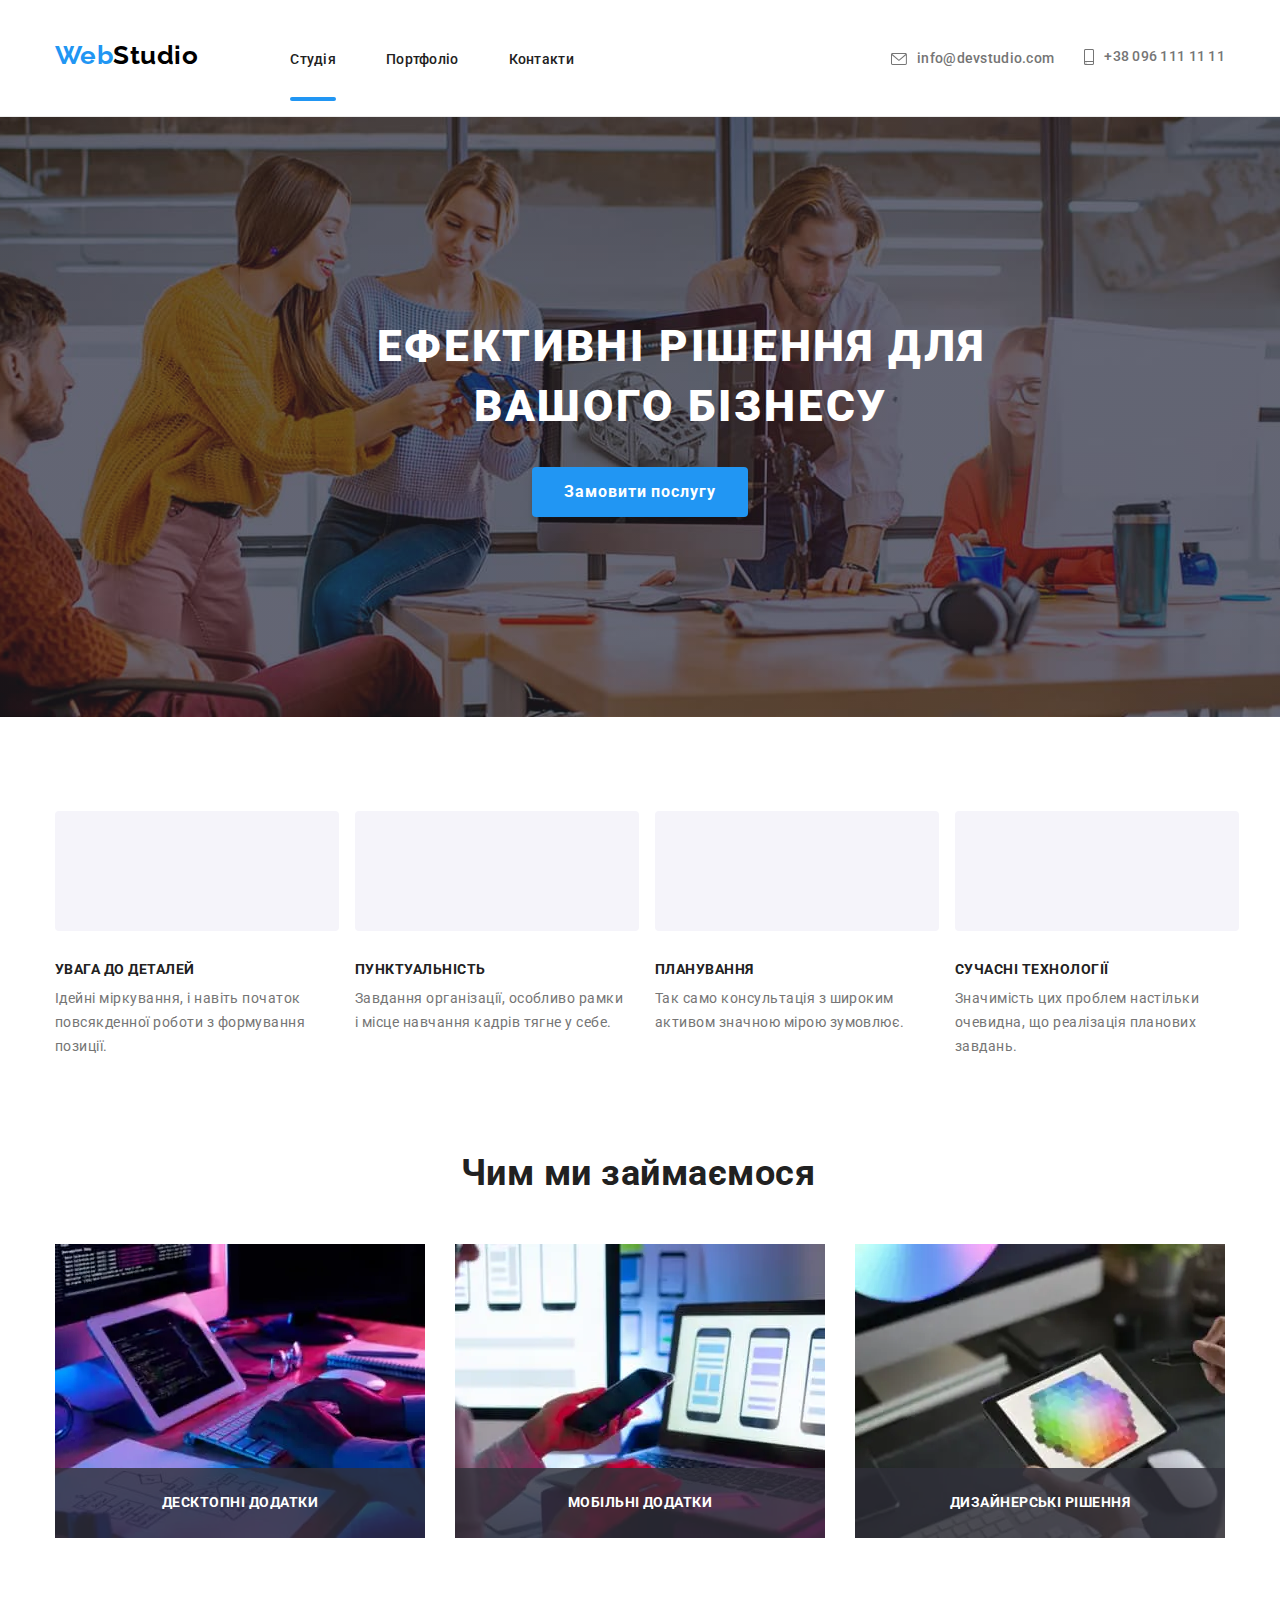
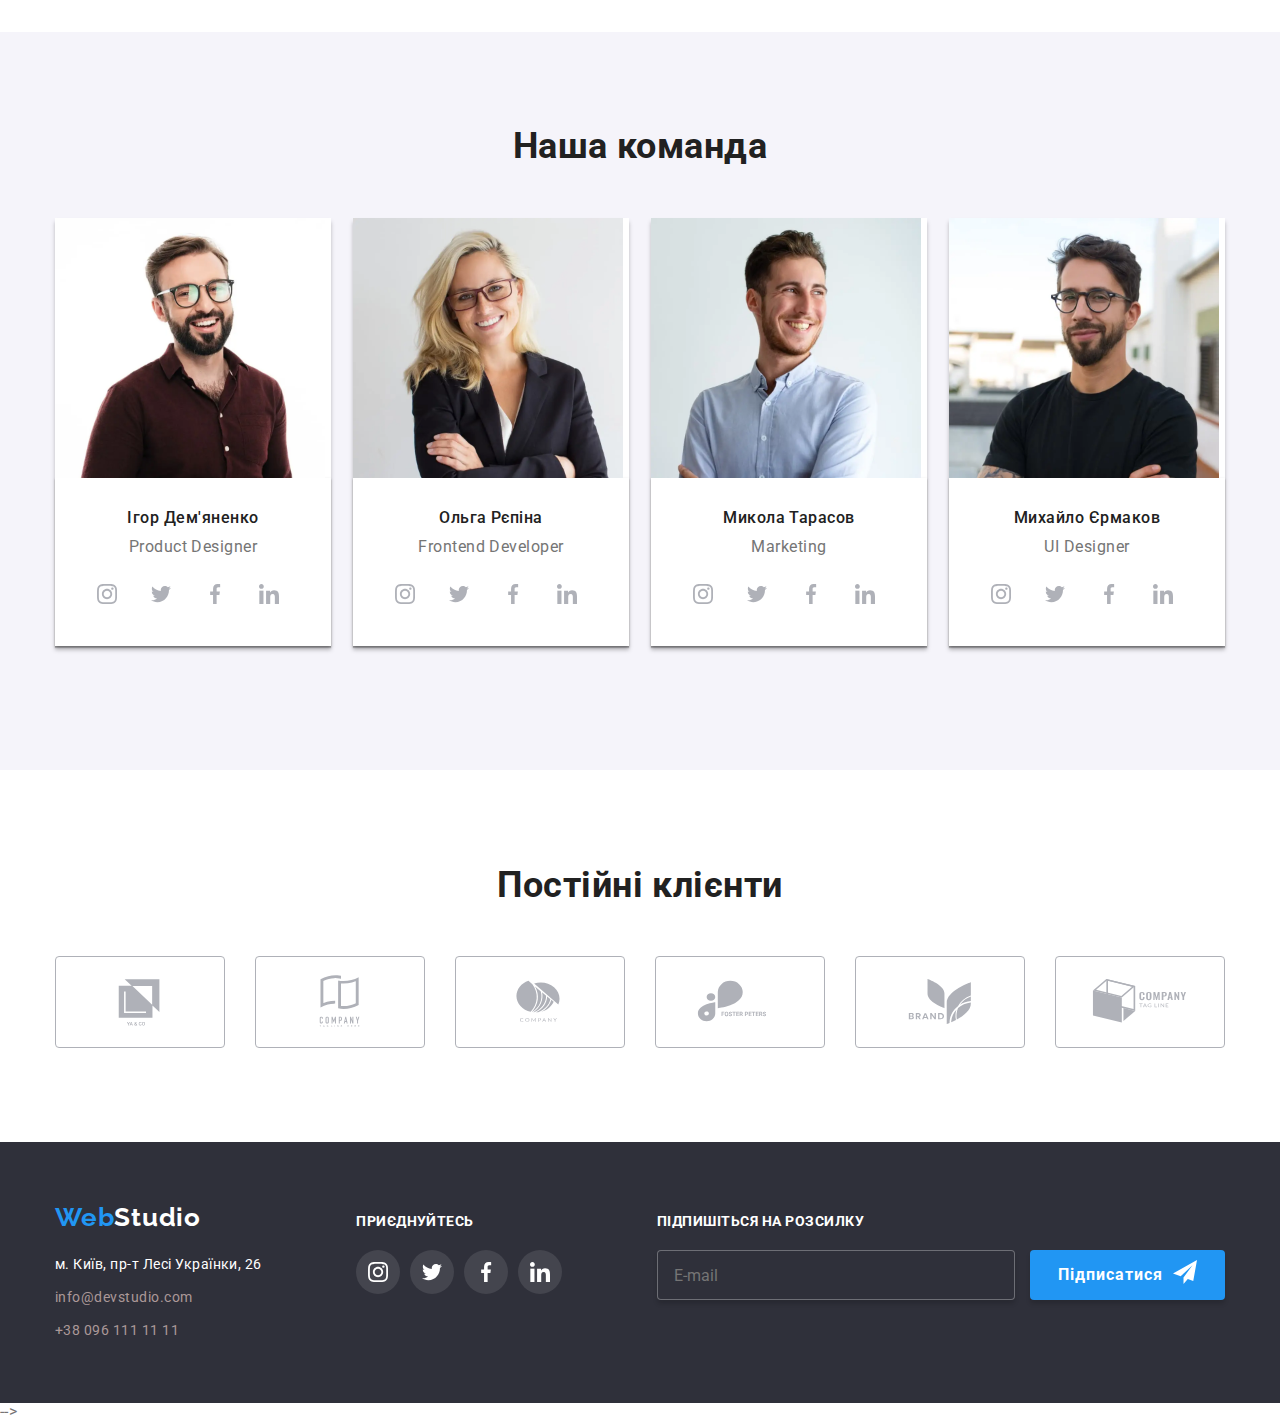
==== commit 2075d251: "Portfolio" ====
--- a/index.html
+++ b/index.html
@@ -66,7 +66,7 @@
                             class="mobile-menu__chapter link">Портфоліо</a></li>
                     <li class="mobile-menu__items list"><a href="#" class="mobile-menu__chapter link">Контакти</a></li>
                 </ul>
-            </nav>
+            <!-- </nav> -->
 
             <ul class="mobile-menu__contacts">
                 <li class="mobile-menu__items-phone list"><a href="tel:+380961111111" class="mobile-menu__contacts-phone link">+38 096 111 11
@@ -490,7 +490,7 @@
     </main>
 
     <footer class="page-footer">
-        <div class="general container">
+        <div class="general container">            
             <div class="footer-box-address">
                 <a href="./index.html" class="link logo-link-bottom"><span class="logo-light"><span
                             class="logo__accent-part">Web</span>Studio</span></a>
@@ -540,7 +540,7 @@
                         </a>
                     </li>
                 </ul>
-            </div>
+            </div>        
             <div class="page-footer__mailing-form">
                 <p class="subscription">Підпишіться на розсилку</p>
                 <form>
--- a/css/main.min.css
+++ b/css/main.min.css
@@ -1 +1 @@
-:root{--main-background-color: #FFFFFF;--secondary-background-color: #2F303A;--team-background-color: #F5F4FA;--btn-order-background-color: #2196F3;--btn-order-active-background-color: #188CE8;--section-order-background-color: #C4C4C4;--overlay-activity-background-color: rgba(47, 48, 58, 0.8);--overlay-background-color: rgba(0, 0, 0, 0.2);--main-logo-color: #000000;--primary-text-color: #757575;--title-text-color: #212121;--accent-text-color: #FFFFFF;--active-color: #2196F3;--clients-logo-color: #AFB1B8;--border-header-color: #ECECEC;--portfolio-cards-color: #EEEEEE;--box-shadow-color: #604545;--footer-contacts-color: #AB9898;--social-links-color: #AFB1B8;--placeholder-color: rgba(255, 255, 255, 0.6);--placeholder-user-message-color: rgba(117, 117, 117, 0.5);--primary-font: "Roboto", sans-serif;--secondary-font: "Raleway", sans-serif;--button-font: inherit;--transition-dur-and-func: 250ms cubic-bezier(0.4, 0, 0.2, 1)}.buttons-set,.modal-form-check-field,.footer-social-links,.social-link-instagram,.social-link-twitter,.social-link-facebook,.social-link-linkedin,.social-links{display:flex;justify-content:center;align-items:center}.current{color:var(--active-color)}.visually-hidden{position:absolute;white-space:nowrap;width:1px;height:1px;overflow:hidden;border:0;padding:0;clip:rect(0);clip-path:inset(50%);margin:-1px}h1,h2,h3,h4,p{margin-top:0;margin-bottom:0}ul{margin-top:0;margin-bottom:0;padding-left:0}.link{text-decoration:none}.list{list-style:none}.page-buttons{cursor:pointer}img{display:block;max-width:100%;height:auto}body{background-color:var(--main-background-color);color:var(--primary-text-color);font-family:var(--primary-font);letter-spacing:.03em}.container{padding-left:15px;padding-right:15px;margin-left:auto;margin-right:auto}@media screen and (min-width: 480px){.container{width:480px}}@media screen and (min-width: 768px){.container{width:768px}}@media screen and (min-width: 1200px){.container{width:1200px}}.section{padding-top:94px}.logo{margin-right:92px;padding-top:24px;padding-bottom:24px}.logo__header{color:var(--main-logo-color);font-family:var(--secondary-font);font-size:26px;font-weight:700;line-height:1.19;text-align:left}.logo__accent-part{color:var(--active-color)}@media screen and (max-width: 767px){.logo-light{color:var(--accent-text-color);font-family:var(--secondary-font);font-size:24px;font-weight:700;line-height:1.17;letter-spacing:.03em;text-align:center}.logo-link-bottom{display:inline-block;margin-bottom:20px}}@media screen and (min-width: 768px){.logo-light{color:var(--accent-text-color);font-family:var(--secondary-font);font-size:24px;font-weight:700;line-height:1.17;letter-spacing:.03em;text-align:center}.logo-link-bottom{display:inline-block;margin-bottom:20px}}@media screen and (min-width: 1200px){.logo-light{color:var(--accent-text-color);font-family:var(--secondary-font);font-size:26px;font-weight:700;line-height:1.19;text-align:left;width:145px}.logo-link-bottom{display:inline-block;margin-bottom:20px}}@media screen and (max-width: 767px){.mobile-menu__container{position:relative}.mobile-menu{position:fixed;top:0;left:0;z-index:100;width:100%;height:100%;background-color:var(--main-background-color);padding-left:40px;opacity:0;visibility:hidden;pointer-events:none;transition:opacity var(--transition-dur-and-func);visibility:var(--transition-dur-and-func)}.mobile-menu__navigation{padding-top:48px}.mobile-menu__items:not(:last-child){margin-bottom:32px}.mobile-menu__chapter{color:var(--title-text-color);font-size:40px;font-weight:500;line-height:1.18;letter-spacing:.02em;text-align:center;text-decoration:none;transition:color var(--transition-dur-and-func)}.mobile-menu__chapter:hover,.mobile-menu__chapter:focus{color:var(--active-color)}.mobile-menu__items-phone{margin-top:306px;margin-bottom:32px}.mobile-menu__contacts-phone{color:var(--primary-text-color);font-size:34px;font-weight:500;line-height:1.18;letter-spacing:.02em;text-align:left;transition:color var(--transition-dur-and-func)}.mobile-menu__contacts-phone:hover,.mobile-menu__contacts-phone:focus{color:var(--active-color)}.mobile-menu__items-mail{margin-bottom:64px}.mobile-menu__contacts-mail{color:var(--primary-text-color);font-size:24px;font-weight:500;line-height:1.17;letter-spacing:.02em;text-align:left;transition:color var(--transition-dur-and-func)}.mobile-menu__contacts-mail:hover,.mobile-menu__contacts-mail:focus{color:var(--active-color)}.mobile-menu__networks-list{display:flex;justify-content:flex-start}.mobile-menu__networks:not(:last-child){padding-right:10px;margin-bottom:48px;border-right:1px solid rgba(33,33,33,.2)}.mobile-menu__networks:not(:first-child){padding-left:10px}.mobile-menu__network-link{color:var(--active-color);font-size:18px;font-weight:500;line-height:1.22;letter-spacing:.02em;text-align:center;transition:color var(--transition-dur-and-func)}.mobile-menu__network-link:hover,.mobile-menu__network-link:focus{color:var(--active-color)}.mobile-menu.is-open{opacity:1;visibility:visible;pointer-events:auto}.mobile-menu__close-button{position:absolute;border:none;background-color:rgba(0,0,0,0);padding:0;right:15px;top:10px;width:40px;height:40px;cursor:pointer;transition:fill var(--transition-dur-and-func)}.mobile-menu__close-button:focus{fill:var(--active-color)}}@media screen and (min-width: 768px){.mobile-menu{display:none}}@media screen and (min-width: 768px){.contacts{display:block}.contacts__list{transition:color var(--transition-dur-and-func)}.contacts__list :hover{color:var(--active-color)}.contacts__list :focus{color:var(--active-color)}.contacts__link-mail{display:block;color:var(--primary-text-color);fill:currentColor;font-size:12px;font-weight:500;line-height:1.17;letter-spacing:.02em;text-align:left;text-decoration:none;padding-top:21px}.contacts__icon-mail{width:14px;height:10px;margin-right:8px}.contacts__link-phone{display:block;color:var(--primary-text-color);fill:currentColor;font-size:12px;font-weight:500;line-height:1.17;letter-spacing:.02em;text-align:left;text-decoration:none;padding-top:10px}.contacts__icon-phone{width:10px;height:14px;margin-right:8px}}@media screen and (min-width: 1200px){.contacts{display:flex;justify-content:space-between;align-items:baseline}.contacts__link-mail,.contacts__link-phone{display:flex;align-items:center;font-size:14px;font-weight:500;line-height:1.14;padding-top:32px;padding-bottom:32px;transition:color var(--transition-dur-and-func)}.contacts__link-phone{margin-left:30px}.contacts__list{display:flex;align-items:center}.contacts__icon-mail{display:inline-block;width:16px;height:12px;margin-right:10px;transition:fill var(--transition-dur-and-func)}.contacts__icon-mail :hover,.contacts__icon-mail :focus{fill:var(--active-color)}.contacts__icon-phone{display:inline-block;width:10px;height:16px;margin-right:10px;transition:fill var(--transition-dur-and-func)}.contacts__icon-phone :hover,.contacts__icon-phone :focus{fill:var(--active-color)}}@media screen and (max-width: 767px){.footer-list-connection{color:var(--accent-text-color);font-style:normal;font-size:14px;font-weight:400;line-height:1.71;text-align:center;transition:color var(--transition-dur-and-func)}.footer-list-connection:not(:last-child){margin-bottom:8px}.footer-list-connection :hover,.footer-list-connection :focus{color:var(--active-color)}.link-connection-footer{color:var(--accent-text-color);font-size:14px;font-weight:400;line-height:1.71;text-align:center;text-decoration:none}.footer-contacts{color:var(--footer-contacts-color)}}@media screen and (min-width: 768px){.footer-list-connection{color:var(--accent-text-color);font-style:normal;font-size:14px;font-weight:400;line-height:1.71;text-align:left;transition:color var(--transition-dur-and-func)}.footer-list-connection:not(:last-child){margin-bottom:8px}.footer-list-connection :hover,.footer-list-connection :focus{color:var(--active-color)}.link-connection-footer{color:var(--accent-text-color);font-size:14px;font-weight:400;line-height:1.71;text-align:left;text-decoration:none}.footer-contacts{color:var(--footer-contacts-color)}}@media screen and (min-width: 1200px){.footer-list-connection{color:var(--accent-text-color);font-style:normal;font-size:14px;font-weight:400;line-height:1.71;text-align:left;transition:color var(--transition-dur-and-func)}.footer-list-connection:not(:last-child){margin-bottom:9px}.footer-list-connection :hover,.footer-list-connection :focus{color:var(--active-color)}.link-connection-footer{color:var(--accent-text-color);font-size:14px;font-weight:400;line-height:1.71;text-align:left;text-decoration:none}.footer-contacts{color:var(--footer-contacts-color)}}@media screen and (max-width: 767px){.section-order__button{display:block;background-color:var(--btn-order-background-color);color:var(--accent-text-color);font-family:var(--primary-font);font-size:16px;letter-spacing:.06em;font-weight:700;line-height:1.88;text-align:center;padding:10px 24px;margin-left:auto;margin-right:auto;border:none;box-shadow:0px 4px 4px rgba(0,0,0,.15);border-radius:4px;height:50px;transition:background-color var(--transition-dur-and-func)}.section-order__button:hover,.section-order__button:focus{background-color:var(--btn-order-active-background-color)}.modal-button-submit{color:var(--main-background-color);background-color:var(--btn-order-background-color);width:200px;height:50px;align-self:center;box-shadow:0px 4px 4px rgba(0,0,0,.25);border-radius:4px;transition:background-color var(--transition-dur-and-func);border:none}.modal-button-submit:hover,.modal-button-submit:focus{background-color:var(--btn-order-active-background-color)}}@media screen and (min-width: 768px){.section-order__button{display:block;background-color:var(--btn-order-background-color);color:var(--accent-text-color);font-family:var(--primary-font);font-size:16px;font-weight:700;line-height:1.88;text-align:center;letter-spacing:.06em;padding:10px 24px;margin-left:auto;margin-right:auto;border:none;box-shadow:0px 4px 4px rgba(0,0,0,.15);border-radius:4px;height:50px;transition:background-color var(--transition-dur-and-func)}.section-order__button:hover,.section-order__button:focus{background-color:var(--btn-order-active-background-color)}.modal-button-submit{color:var(--main-background-color);background-color:var(--btn-order-background-color);width:200px;height:50px;align-self:center;box-shadow:0px 4px 4px rgba(0,0,0,.25);border-radius:4px;transition:background-color var(--transition-dur-and-func);border:none}.modal-button-submit:hover,.modal-button-submit:focus{background-color:var(--btn-order-active-background-color)}}@media screen and (min-width: 1200px){.section-order__button{display:block;background-color:var(--btn-order-background-color);color:var(--accent-text-color);font-family:inherit;font-size:16px;font-weight:700;line-height:1.88;letter-spacing:.06em;text-align:center;padding:10px 32px;margin-right:auto;margin-left:auto;border:none;border-radius:4px;transition:background-color var(--transition-dur-and-func)}.section-order__button:hover,.section-order__button:focus{background-color:var(--btn-order-active-background-color)}.section-order__button .modal-button-submit{color:var(--main-background-color);background-color:var(--btn-order-background-color);width:200px;height:50px;align-self:center;box-shadow:0px 4px 4px rgba(0,0,0,.25);border-radius:4px;transition:background-color var(--transition-dur-and-func);border:none}.section-order__button .modal-button-submit:hover,.section-order__button .modal-button-submit:focus{background-color:var(--btn-order-active-background-color)}}@media screen and (max-width: 767px){.footer-button{display:flex;color:var(--accent-text-color);background-color:var(--btn-order-background-color);width:200px;height:50px;padding:10px 28px;font-size:16px;font-weight:700;line-height:1.88;letter-spacing:.06em;text-align:center;box-shadow:0px 4px 4px rgba(0,0,0,.15);border-radius:4px;border:var(--active-color);transition:background-color var(--transition-dur-and-func);cursor:pointer}.footer-button:hover,.footer-button:focus{background-color:var(--btn-order-active-background-color)}.icon-send{margin-left:10px}}@media screen and (min-width: 768px){.footer-button{display:flex;color:var(--accent-text-color);background-color:var(--btn-order-background-color);width:200px;height:50px;padding:10px 28px;font-size:16px;font-weight:700;line-height:1.88;letter-spacing:.06em;text-align:center;box-shadow:0px 4px 4px rgba(0,0,0,.15);border-radius:4px;border:var(--active-color);transition:background-color var(--transition-dur-and-func);cursor:pointer}.footer-button:hover,.footer-button:focus{background-color:var(--btn-order-active-background-color)}.icon-send{margin-left:10px}}@media screen and (min-width: 1200px){.footer-button{display:flex;color:var(--accent-text-color);background-color:var(--btn-order-background-color);width:200px;height:50px;padding:10px 28px;font-size:16px;font-weight:700;line-height:1.88;letter-spacing:.06em;text-align:center;box-shadow:0px 4px 4px rgba(0,0,0,.15);border-radius:4px;border:var(--active-color);transition:background-color var(--transition-dur-and-func);cursor:pointer}.footer-button:hover,.footer-button:focus{background-color:var(--btn-order-active-background-color)}.icon-send{margin-left:10px}}.titles{color:var(--title-text-color)}.social-links{margin-top:16px}.social-link-instagram,.social-link-twitter,.social-link-facebook,.social-link-linkedin{height:44px;width:44px;border-radius:50%;background-color:var(--main-background-color);color:var(--social-links-color);transition:background-color var(--transition-dur-and-func),fill var(--transition-dur-and-func)}.social-link-item{margin-right:10px}.social-link-instagram:hover,.social-link-twitter:hover,.social-link-facebook:hover,.social-link-linkedin:hover{background-color:var(--active-color)}.social-link-instagram:hover .icon-instagram,.social-link-twitter:hover .icon-twitter,.social-link-facebook:hover .icon-facebook,.social-link-linkedin:hover .icon-linkedin{fill:var(--accent-text-color)}.social-link-instagram:focus,.social-link-twitter:focus,.social-link-facebook:focus,.social-link-linkedin:focus{background-color:var(--active-color)}.social-link-instagram:focus .icon-instagram,.social-link-twitter:focus .icon-twitter,.social-link-facebook:focus .icon-facebook,.social-link-linkedin:focus .icon-linked{fill:var(--active-color);fill:var(--accent-text-color)}.icon-instagram,.icon-twitter,.icon-facebook,.icon-linkedin{width:20px;height:20px;fill:currentColor}.footer-social-list{display:flex;justify-content:center;column-gap:10px}.footer-social-links{width:44px;height:44px;border-radius:50px;background-color:rgba(255,255,255,.1);color:var(--accent-text-color);transition:background-color var(--transition-dur-and-func),fill var(--transition-dur-and-func)}.footer-social-links:hover{background-color:var(--active-color)}.footer-social-links:hover .icon-instagram-footer,.footer-social-links:hover .icon-twitter-footer,.footer-social-links:hover .icon-facebook-footer,.footer-social-links:hover .icon-linkedin-footer{fill:var(--accent-text-color)}.footer-social-links:focus{background-color:var(--active-color)}.footer-social-links:focus .icon-instagram-footer,.footer-social-links:focus .icon-twitter-footer,.footer-social-links:focus .icon-facebook-footer,.footer-social-links:focus .icon-linkedin-footer{background-color:var(--active-color);fill:var(--accent-text-color)}.icon-instagram-footer,.icon-twitter-footer,.icon-facebook-footer,.icon-linkedin-footer{width:20px;height:20px;fill:currentColor}.backdrop{position:fixed;top:0;left:0;width:100%;height:100%;background-color:var(--overlay-background-color);z-index:100;transition:opacity var(--transition-dur-and-func),visibility var(--transition-dur-and-func)}.backdrop.is-hidden{visibility:hidden;opacity:0;pointer-events:none}@media screen and (max-width: 767px){.modal{position:absolute;top:50%;left:50%;transform:translate(-50%, -50%);width:450px;min-height:609px;padding:40px;background-color:var(--main-background-color)}.modal-close-button{position:absolute;top:8px;right:8px;display:flex;justify-content:center;align-items:center;width:30px;height:30px;background-color:rgba(0,0,0,0);border:1px solid rgba(0,0,0,.1);border-radius:50%;padding:0;cursor:pointer;transition:var(--transition-dur-and-func)}.modal-close-button:hover,.modal-close-button:focus{fill:var(--active-color)}}@media screen and (min-width: 768px){.modal{position:absolute;top:50%;left:50%;transform:translate(-50%, -50%);width:450px;min-height:609px;padding:40px;background-color:var(--main-background-color)}.modal-close-button{position:absolute;top:8px;right:8px;display:flex;justify-content:center;align-items:center;width:30px;height:30px;background-color:rgba(0,0,0,0);border:1px solid rgba(0,0,0,.1);border-radius:50%;padding:0;cursor:pointer;transition:var(--transition-dur-and-func)}.modal-close-button:hover,.modal-close-button:focus{fill:var(--active-color)}}@media screen and (min-width: 1200px){.modal{position:absolute;top:50%;left:50%;transform:translate(-50%, -50%);width:528px;min-height:581px;padding:40px;background-color:var(--main-background-color)}.modal-close-button{position:absolute;top:8px;right:8px;display:flex;justify-content:center;align-items:center;width:30px;height:30px;background-color:rgba(0,0,0,0);border:1px solid rgba(0,0,0,.1);border-radius:50%;padding:0;cursor:pointer;transition:var(--transition-dur-and-func)}.modal-close-button:hover,.modal-close-button:focus{fill:var(--active-color)}}.modal-form{display:flex;flex-direction:column}.modal-form-tittle{color:var(--title-text-color);font-size:20px;font-weight:700;line-height:1.15;letter-spacing:.03em;text-align:center;margin-bottom:12px}.modal-form-box{position:relative;display:block}.modal-form-input{width:100%;height:40px;border:1px solid rgba(33,33,33,.2);border-radius:4px;padding-left:42px;cursor:pointer;transition:border-color var(--transition-dur-and-func)}.modal-form-input:focus{border-color:var(--active-color);outline:none}.modal-form-description{display:block;color:var(--primary-text-color);font-size:12px;font-weight:400;line-height:1.17;letter-spacing:.01em;text-align:left;margin-bottom:4px}.modal-form-field{margin-bottom:10px}.modal-form-field-comments{margin-bottom:20px}.modal-form-input:focus+.icon-person{fill:var(--active-color)}.modal-form-input:focus+.icon-phone{fill:var(--active-color)}.modal-form-input:focus+.icon-email{fill:var(--active-color)}.modal-form-message{display:block;width:100%;height:120px;border:1px solid rgba(33,33,33,.2);border-radius:4px;padding:12px 16px;resize:none;transition:border-color var(--transition-dur-and-func)}.modal-form-message:focus{border-color:var(--active-color);outline:none}.modal-form-message::placeholder{color:var(--placeholder-user-message-color);font-weight:400;font-size:12px;line-height:1.17;letter-spacing:.01em}.modal-form-check{position:absolute}.box-check-agree{width:16px;height:15px;border:2px solid #212121;border-radius:3px;margin-right:10px}.modal-form-check:checked+.box-check-agree{background-color:var(--btn-order-background-color);fill:var(--accent-text-color);border:none}.modal-form-check:focus+.box-check-agree{box-shadow:0 0 0 2px rgba(0,0,255,.5)}.modal-form-check+.modal-form-check-field .box-check-agree{fill:var(--active-color);border:none}.modal-form-check-field{margin-bottom:30px;cursor:pointer}.icon-check{width:16px;height:15px;fill:rgba(0,0,0,0)}.modal-form-check+.icon-check{background-color:var(--btn-order-background-color)}.icon-person,.icon-phone,.icon-email{position:absolute;top:50%;left:12px;transform:translateY(-50%);display:block;width:18px;height:18px;transition:fill var(--transition-dur-and-func)}.agreement{font-weight:400;font-size:14px;line-height:1.7}.conditions{color:var(--active-color)}@media screen and (max-width: 767px){.agreement{font-weight:400;font-size:12px;line-height:1.17}}@media screen and (min-width: 768px){.agreement{font-weight:400;font-size:12px;line-height:1.17}}.page-header{padding-top:16px;padding-bottom:16px}.page-header__container{display:flex;justify-content:space-between;align-items:center}@media screen and (max-width: 767px){.navigation{display:none}.contacts{display:none}.header__button{border:none;background-color:rgba(0,0,0,0);padding:0;line-height:0}.icon-menu{width:40px;height:40px}}@media screen and (min-width: 768px){.header__button{display:none}}@media screen and (min-width: 768px){.page-navigation{display:flex;align-items:baseline}.navigation{display:flex}.navigation__link{display:inline-block;padding-top:32px;padding-bottom:32px;color:var(--title-text-color);font-size:14px;font-weight:500;line-height:1.14;letter-spacing:.02em;text-align:left;text-decoration:none;position:relative;transition:color var(--transition-dur-and-func)}.navigation__link .navigation__list :hover{color:var(--active-color)}.navigation__link .navigation__list :focus{color:var(--active-color)}.navigation__link.current::after{position:absolute;content:"";display:block;height:4px;width:100%;border-radius:2px;background-color:var(--btn-order-background-color);bottom:-1px}.navigation__list{transition:color var(--transition-dur-and-func)}.navigation__list:not(:last-child){margin-right:50px}.navigation__list :hover{color:var(--active-color)}.navigation__list :focus{color:var(--active-color)}}@media screen and (max-width: 767px){.section-order{display:block;padding-top:118px;padding-bottom:118px;background-image:linear-gradient(rgba(47, 48, 58, 0.4), rgba(47, 48, 58, 0.4)),url("../images/background-main_mobile.jpg");background-size:480px;background-repeat:no-repeat;background-position:center;background-color:var(--section-order-background-color)}.section-order__title{color:var(--accent-text-color);font-size:26px;font-weight:900;line-height:1.62;letter-spacing:.06em;text-align:center;text-transform:uppercase;margin-left:60px;margin-right:60px;margin-bottom:30px}}@media screen and (min-device-pixel-ratio: 2)and (max-width: 767px),screen and (min-resolution: 192dpi)and (max-width: 767px),screen and (min-resolution: 2dppx)and (max-width: 767px){.section-order{background-image:linear-gradient(rgba(47, 48, 58, 0.4), rgba(47, 48, 58, 0.4)),url("../images/background-main_mobile@2x.jpg")}}@media screen and (min-width: 768px){.section-order{display:block;padding-top:118px;padding-bottom:118px;background-image:linear-gradient(rgba(47, 48, 58, 0.4), rgba(47, 48, 58, 0.4)),url("../images/background-main_tablet.jpg");background-size:cover;background-repeat:no-repeat;background-position:center;background-color:var(--section-order-background-color)}.section-order__title{color:var(--accent-text-color);font-size:26px;font-weight:900;line-height:1.62;letter-spacing:.06em;text-align:center;text-transform:uppercase;margin-left:204px;margin-right:204px;margin-bottom:30px}}@media screen and (min-device-pixel-ratio: 2)and (min-width: 768px),screen and (min-resolution: 192dpi)and (min-width: 768px),screen and (min-resolution: 2dppx)and (min-width: 768px){.section-order{background-image:linear-gradient(rgba(47, 48, 58, 0.4), rgba(47, 48, 58, 0.4)),url("../images/background-main_tablet@2x.jpg")}}@media screen and (min-width: 1200px){.section-order{background-color:var(--secondary-background-color)}.section-order{display:block;padding-top:200px;padding-bottom:200px;background-image:linear-gradient(rgba(47, 48, 58, 0.4), rgba(47, 48, 58, 0.4)),url("../images/background-main_desktop.jpg");background-size:cover;background-repeat:no-repeat;background-position:center;background-color:var(--section-order-background-color)}.section-order__title{color:var(--accent-text-color);font-size:44px;font-weight:900;line-height:1.36;letter-spacing:.06em;text-align:center;text-transform:uppercase;margin-bottom:30px;width:696px;margin-right:278px;margin-left:278px}}@media screen and (min-device-pixel-ratio: 2)and (min-width: 1200px),screen and (min-resolution: 192dpi)and (min-width: 1200px),screen and (min-resolution: 2dppx)and (min-width: 1200px){.section-order{background-image:linear-gradient(rgba(47, 48, 58, 0.4), rgba(47, 48, 58, 0.4)),url("../images/background-main_desktop@2x.jpg")}}@media screen and (max-width: 767px){.section-benefits__list{display:block;width:100%}.section-benefits__antenna-box,.section-benefits__clock-box,.section-benefits__diagram-box,.section-benefits__astronaut-box{display:flex;justify-content:center;align-items:center;background-color:var(--team-background-color);width:450px;height:120px;margin-bottom:30px;border-radius:4px}.section-benefits__icon-antenna,.section-benefits__icon-clock,.section-benefits__icon-diagram,.section-benefits__icon-astronaut{width:70px;height:70px;display:flex;justify-content:center;align-items:center}.section-benefits__title{font-size:14px;font-weight:700;line-height:1.17;text-align:center;text-transform:uppercase;margin-bottom:10px}.section-benefits__description{font-size:14px;font-weight:400;line-height:1.7;text-align:left;margin-bottom:30px}}@media screen and (min-width: 768px){.section-benefits__list{display:flex;flex-wrap:wrap;align-items:center;gap:30px}.section-benefits__benefit-box{width:354px;height:224px}.section-benefits__antenna-box,.section-benefits__clock-box,.section-benefits__diagram-box,.section-benefits__astronaut-box{display:flex;justify-content:center;align-items:center;background-color:var(--team-background-color);border-radius:4px;margin-bottom:30px;padding:25px 142px}.section-benefits__icon-antenna,.section-benefits__icon-clock,.section-benefits__icon-diagram,.section-benefits__icon-astronaut{width:70px;height:70px;display:flex;justify-content:center;align-items:center}.section-benefits__title{font-size:14px;font-weight:700;line-height:1.17;text-align:left;text-transform:uppercase;margin-bottom:10px}.section-benefits__description{font-size:14px;font-weight:400;line-height:1.7;text-align:left}}@media screen and (min-width: 1200px){.section-benefits__list{display:flex;gap:30px}.section-benefits__item{flex-basis:calc((100% - 90px)/4)}.section-benefits__benefit-box{width:270px;height:248px}.section-benefits__antenna-box,.section-benefits__clock-box,.section-benefits__diagram-box,.section-benefits__astronaut-box{display:flex;justify-content:center;align-items:center;background-color:var(--team-background-color);width:270px;height:120px;margin-bottom:30px;border-radius:4px}.section-benefits__icon-antenna,.section-benefits__icon-clock,.section-benefits__icon-diagram,.section-benefits__icon-astronaut{width:70px;height:70px;display:flex;justify-content:center;align-items:center}.section-benefits__title{font-size:14px;font-weight:700;line-height:1.17;text-align:left;text-transform:uppercase;margin-bottom:10px}.section-benefits__description{font-size:14px;font-weight:400;line-height:1.7;text-align:left}}@media screen and (max-width: 767px){.section-activity{display:none}}@media screen and (min-width: 768px){.section-activity{display:none}}@media screen and (min-width: 1200px){.section-activity{display:flex;padding-bottom:94px}.types-activity{display:flex;justify-content:space-between;row-gap:30px}.cards-activity{flex-basis:calc((100% - 60px)/3);position:relative}.activity{display:inline-block;font-size:36px;font-weight:700;line-height:1.16;text-align:center;width:366px;margin-right:400px;margin-left:400px;margin-bottom:50px}.overlay-activity{display:flex;justify-content:center;align-items:center;position:absolute;width:100%;color:var(--accent-text-color);background-color:var(--overlay-activity-background-color);font-size:14px;font-weight:700;line-height:1.14;text-align:center;text-transform:uppercase;overflow:auto;top:224px;height:70px}}.section-team{background-color:var(--team-background-color);padding-bottom:94px}@media screen and (max-width: 767px){.section-team{padding-top:60px;padding-bottom:60px}.team-cards{display:block;width:100%}.team{font-size:28px;font-weight:700;line-height:1.18;text-align:center;margin-bottom:30px}.cards{display:block;width:100%;background-color:var(--main-background-color);box-shadow:0px 4px 4px 0px rgba(0,0,0,.2509803922)}.team-member{font-size:16px;font-weight:500;line-height:1.19;text-align:center;margin-bottom:10px}.team-profession{font-size:16px;font-weight:400;line-height:1.19;text-align:center}.section-team__photo{margin-left:auto;margin-right:auto;width:100%}.team-cards-secondary{padding-top:30px;padding-bottom:24px;margin-bottom:30px}}@media screen and (min-width: 768px){.section-team{padding-top:60px;padding-bottom:60px}.team{font-size:28px;font-weight:700;line-height:1.18;text-align:center;margin-bottom:30px}.team-cards{display:flex;flex-wrap:wrap;align-items:center;justify-content:center}.cards{display:block;margin-right:30px;margin-bottom:30px;background-color:var(--main-background-color);box-shadow:0px 4px 4px 0px rgba(0,0,0,.2509803922)}.team-member{font-size:16px;font-weight:500;line-height:1.19;text-align:center;margin-bottom:10px}.team-profession{font-size:16px;font-weight:400;line-height:1.19;text-align:center}.team-cards-secondary{padding-top:30px;padding-bottom:24px}}@media screen and (min-width: 1200px){.section-team{padding-top:94px;padding-bottom:94px}.cards{background-color:var(--main-background-color);flex-basis:calc((100% - 90px)/4);margin-right:0}.team{font-size:36px;font-weight:700;line-height:1.16;text-align:center;width:264px;margin-right:auto;margin-left:auto;margin-bottom:50px}.team-cards{display:flex;justify-content:space-between;row-gap:30px}.team-cards-secondary{padding:30px;box-shadow:0px 1px 3px rgba(0,0,0,.12),0px 1px 1px rgba(0,0,0,.14),0px 2px 1px rgba(0,0,0,.2)}.team-member{font-size:16px;font-weight:500;line-height:1.19;text-align:center;margin-bottom:10px}.team-profession{font-size:16px;font-weight:400;line-height:1.19;text-align:center}}@media screen and (max-width: 767px){.section-clients{padding-top:60px;padding-bottom:60px}.regular-clients{font-size:28px;font-weight:700;line-height:1.18;text-align:center;margin-bottom:30px}.clients-logo-list{display:flex;flex-wrap:wrap;align-items:center;justify-content:center;column-gap:30px}.clients-logo-list:not(last-child){row-gap:30px}.clients-logo{display:flex;justify-content:center;align-items:center;color:var(--clients-logo-color);border:1px solid var(--clients-logo-color);border-radius:4px;width:210px;height:92px;transition:color var(--transition-dur-and-func),border var(--transition-dur-and-func)}.clients-logo:hover,.clients-logo:focus{color:var(--active-color);border:1px solid var(--active-color)}.logo-square,.logo-sheets,.logo-ellipse,.logo-infinity,.logo-stem,.logo-cube{width:106px;height:60px;fill:currentColor}}@media screen and (min-width: 768px){.section-clients{padding-top:60px;padding-bottom:60px}.regular-clients{font-size:28px;font-weight:700;line-height:1.18;text-align:center;margin-bottom:30px}.clients-logo-list{display:flex;flex-wrap:wrap;align-items:center;justify-content:center;column-gap:30px}.clients-logo-list:not(last-child){row-gap:30px}.clients-logo{display:flex;justify-content:center;align-items:center;color:var(--clients-logo-color);border:1px solid var(--clients-logo-color);border-radius:4px;width:226px;height:92px;transition:color var(--transition-dur-and-func),border var(--transition-dur-and-func)}.clients-logo:hover,.clients-logo:focus{color:var(--active-color);border:1px solid var(--active-color)}.logo-square,.logo-sheets,.logo-ellipse,.logo-infinity,.logo-stem,.logo-cube{width:106px;height:60px;fill:currentColor}}@media screen and (min-width: 1200px){.section-clients{padding-bottom:94px;padding-top:94px}.regular-clients{font-size:36px;font-weight:700;line-height:1.17;text-align:center;width:297px;margin-left:auto;margin-right:auto;margin-bottom:50px}.clients-logo-list{display:flex;justify-content:center;align-items:center}.clients-logo{display:flex;justify-content:center;align-items:center;color:var(--clients-logo-color);border:1px solid var(--clients-logo-color);border-radius:4px;width:170px;height:92px;transition:color var(--transition-dur-and-func),border var(--transition-dur-and-func)}.clients-logo:hover,.clients-logo:focus{color:var(--active-color);border:1px solid var(--active-color)}.logo-square,.logo-sheets,.logo-ellipse,.logo-infinity,.logo-stem,.logo-cube{width:106px;height:60px;fill:currentColor}}@media screen and (max-width: 767px){.page-footer{background-color:var(--secondary-background-color);padding-top:60px;padding-bottom:60px;max-width:1600px;margin-right:auto;margin-left:auto}.invitation{font-size:14px;font-weight:700;line-height:1.14;letter-spacing:.03em;text-align:center;text-transform:uppercase;color:var(--accent-text-color);margin-bottom:20px}.footer-box{margin-top:60px;margin-bottom:60px}.footer-box-address{text-align:center}.footer-subscription{display:flex;flex-direction:column;align-items:center;row-gap:20px}.subscription{color:var(--accent-text-color);font-size:14px;font-weight:700;line-height:1.14;text-align:center;text-transform:uppercase;margin-bottom:20px}.footer-subscription-field{width:100%}.mail-form{display:block;width:100%;color:var(--placeholder-color);background-color:var(--secondary-background-color);padding-top:15px;padding-left:16px;padding-bottom:15px;font-weight:400;font-size:16px;line-height:1.25;border:1px solid rgba(255,255,255,.3);border-radius:4px;box-shadow:0px 4px 4px rgba(0,0,0,.15);transition:border var(--trans)}.mail-form:hover,.mail-form:focus{border-color:var(--active-color)}}@media screen and (min-width: 768px){.page-footer{background-color:var(--secondary-background-color);padding-top:60px;padding-bottom:60px;max-width:1600px;margin-right:auto;margin-left:auto}.general{display:flex;flex-wrap:wrap;justify-content:space-around;align-items:baseline}.footer-box-address{margin-right:165px;margin-bottom:60px}.invitation{font-size:14px;font-weight:700;line-height:1.14;letter-spacing:.03em;text-align:center;text-transform:uppercase;color:var(--accent-text-color);margin-bottom:20px}.footer-subscription{display:flex;flex-direction:column;align-items:center;row-gap:20px}.subscription{color:var(--accent-text-color);font-size:14px;font-weight:700;line-height:1.14;text-align:center;text-transform:uppercase;margin-bottom:20px}.footer-subscription-field{width:100%}.mail-form{display:block;width:100%;color:var(--placeholder-color);background-color:var(--secondary-background-color);padding-top:15px;padding-left:16px;padding-bottom:15px;font-weight:400;font-size:16px;line-height:1.25;border:1px solid rgba(255,255,255,.3);border-radius:4px;box-shadow:0px 4px 4px rgba(0,0,0,.15);transition:border var(--trans)}.mail-form:hover,.mail-form:focus{border-color:var(--active-color)}}@media screen and (min-width: 1200px){.page-footer{background-color:var(--secondary-background-color);padding-top:60px;padding-bottom:60px;max-width:1600px;margin-right:auto;margin-left:auto}.general{display:flex;align-items:baseline;justify-content:space-between}.footer-box-address{margin-right:0;margin-bottom:0}.invitation{font-size:14px;font-weight:700;line-height:1.14;letter-spacing:.03em;text-align:left;text-transform:uppercase;color:var(--accent-text-color);margin-bottom:20px}.footer-subscription{display:flex;justify-content:center;align-items:center;flex-direction:row}.subscription{color:var(--accent-text-color);font-size:14px;font-weight:700;line-height:1.14;text-align:left;text-transform:uppercase;margin-bottom:20px}.mail-form{color:var(--placeholder-color);background-color:var(--secondary-background-color);width:358px;height:50px;padding-top:15px;padding-left:16px;padding-bottom:15px;font-weight:400;font-size:16px;line-height:1.25;border:1px solid rgba(255,255,255,.3);border-radius:4px;box-shadow:0px 4px 4px rgba(0,0,0,.15)}.footer-subscription-field{margin-right:10px}}.section-examples{padding-bottom:94px}.buttons-set{margin-bottom:50px;gap:8px}.example-button{background-color:var(--team-background-color);color:var(--title-text-color);font-family:inherit;font-size:16px;font-weight:500;line-height:26px;text-align:center;border:none;border-radius:4px;padding:6px 22px;transition:color var(--transition-dur-and-func),background-color var(--transition-dur-and-func),box-shadow var(--transition-dur-and-func)}.example-button:hover,.example-button:focus{color:var(--accent-text-color);background-color:var(--btn-order-background-color);box-shadow:0px 4px 4px rgba(0,0,0,.25)}.examples-set{display:flex;flex-wrap:wrap;align-items:center;gap:30px}.example{background-color:var(--main-background-color);flex-basis:calc((100% - 60px)/3)}.example-img{position:relative;overflow:hidden}.overlay{position:absolute;top:0;left:0;width:100%;height:100%;background-color:var(--btn-order-background-color);color:var(--accent-text-color);padding:63px 24px;font-size:18px;font-weight:400;line-height:1.56;text-align:left;overflow:auto;transform:translateY(100%);transition:transform var(--transition-dur-and-func)}.example-link:hover .overlay,.example-link:focus .overlay{transform:translateY(0%)}.example-card{padding-top:20px;padding-bottom:20px;padding-right:24px;padding-left:24px;border:1px solid var(--portfolio-cards-color)}.name-project{font-size:18px;font-weight:700;line-height:2;letter-spacing:.06em;text-align:left;margin-bottom:4px}.projects{font-size:16px;font-weight:400;line-height:1.88;text-align:left;color:var(--primary-text-color)}.example-link{display:block;transition:box-shadow var(--transition-dur-and-func)}.example-link:hover,.example-link:focus{box-shadow:0px 4px 4px rgba(0,0,0,.25)}.portfolio-footer{display:block;padding-top:60px;padding-bottom:60px;background-color:var(--secondary-background-color);max-width:1600px;margin-right:auto;margin-left:auto}/*# sourceMappingURL=main.min.css.map */+:root{--main-background-color: #FFFFFF;--secondary-background-color: #2F303A;--team-background-color: #F5F4FA;--btn-order-background-color: #2196F3;--btn-order-active-background-color: #188CE8;--section-order-background-color: #C4C4C4;--overlay-activity-background-color: rgba(47, 48, 58, 0.8);--overlay-background-color: rgba(0, 0, 0, 0.2);--main-logo-color: #000000;--primary-text-color: #757575;--title-text-color: #212121;--accent-text-color: #FFFFFF;--active-color: #2196F3;--clients-logo-color: #AFB1B8;--border-header-color: #ECECEC;--portfolio-cards-color: #EEEEEE;--box-shadow-color: #604545;--footer-contacts-color: #AB9898;--social-links-color: #AFB1B8;--placeholder-color: rgba(255, 255, 255, 0.6);--placeholder-user-message-color: rgba(117, 117, 117, 0.5);--primary-font: "Roboto", sans-serif;--secondary-font: "Raleway", sans-serif;--button-font: inherit;--transition-dur-and-func: 250ms cubic-bezier(0.4, 0, 0.2, 1)}.modal-form-check-field,.footer-social-links,.social-link-instagram,.social-link-twitter,.social-link-facebook,.social-link-linkedin,.social-links{display:flex;justify-content:center;align-items:center}.current{color:var(--active-color)}.visually-hidden{position:absolute;white-space:nowrap;width:1px;height:1px;overflow:hidden;border:0;padding:0;clip:rect(0);clip-path:inset(50%);margin:-1px}h1,h2,h3,h4,p{margin-top:0;margin-bottom:0}ul{margin-top:0;margin-bottom:0;padding-left:0}.link{text-decoration:none}.list{list-style:none}.page-buttons{cursor:pointer}img{display:block;max-width:100%;height:auto}body{background-color:var(--main-background-color);color:var(--primary-text-color);font-family:var(--primary-font);letter-spacing:.03em}.container{padding-left:15px;padding-right:15px;margin-left:auto;margin-right:auto}@media screen and (min-width: 480px){.container{width:480px}}@media screen and (min-width: 768px){.container{width:768px}}@media screen and (min-width: 1200px){.container{width:1200px}}.section{padding-top:94px}.logo{margin-right:92px;padding-top:24px;padding-bottom:24px}.logo__header{color:var(--main-logo-color);font-family:var(--secondary-font);font-size:26px;font-weight:700;line-height:1.19;text-align:left}.logo__accent-part{color:var(--active-color)}@media screen and (max-width: 767px){.logo-light{color:var(--accent-text-color);font-family:var(--secondary-font);font-size:24px;font-weight:700;line-height:1.17;letter-spacing:.03em;text-align:center}.logo-link-bottom{display:inline-block;margin-bottom:20px}}@media screen and (min-width: 768px){.logo-light{color:var(--accent-text-color);font-family:var(--secondary-font);font-size:24px;font-weight:700;line-height:1.17;letter-spacing:.03em;text-align:center}.logo-link-bottom{display:inline-block;margin-bottom:20px}}@media screen and (min-width: 1200px){.logo-light{color:var(--accent-text-color);font-family:var(--secondary-font);font-size:26px;font-weight:700;line-height:1.19;text-align:left;width:145px}.logo-link-bottom{display:inline-block;margin-bottom:20px}}@media screen and (max-width: 767px){.mobile-menu__container{position:relative}.mobile-menu{position:fixed;top:0;left:0;z-index:100;width:100%;height:100%;background-color:var(--main-background-color);padding-left:40px;opacity:0;visibility:hidden;pointer-events:none;transition:opacity var(--transition-dur-and-func);visibility:var(--transition-dur-and-func)}.mobile-menu__navigation{padding-top:48px}.mobile-menu__items:not(:last-child){margin-bottom:32px}.mobile-menu__chapter{color:var(--title-text-color);font-size:40px;font-weight:500;line-height:1.18;letter-spacing:.02em;text-align:center;text-decoration:none;transition:color var(--transition-dur-and-func)}.mobile-menu__chapter:hover,.mobile-menu__chapter:focus{color:var(--active-color)}.mobile-menu__items-phone{margin-top:306px;margin-bottom:32px}.mobile-menu__contacts-phone{color:var(--primary-text-color);font-size:34px;font-weight:500;line-height:1.18;letter-spacing:.02em;text-align:left;transition:color var(--transition-dur-and-func)}.mobile-menu__contacts-phone:hover,.mobile-menu__contacts-phone:focus{color:var(--active-color)}.mobile-menu__items-mail{margin-bottom:64px}.mobile-menu__contacts-mail{color:var(--primary-text-color);font-size:24px;font-weight:500;line-height:1.17;letter-spacing:.02em;text-align:left;transition:color var(--transition-dur-and-func)}.mobile-menu__contacts-mail:hover,.mobile-menu__contacts-mail:focus{color:var(--active-color)}.mobile-menu__networks-list{display:flex;justify-content:flex-start}.mobile-menu__networks:not(:last-child){padding-right:10px;margin-bottom:48px;border-right:1px solid rgba(33,33,33,.2)}.mobile-menu__networks:not(:first-child){padding-left:10px}.mobile-menu__network-link{color:var(--active-color);font-size:18px;font-weight:500;line-height:1.22;letter-spacing:.02em;text-align:center;transition:color var(--transition-dur-and-func)}.mobile-menu__network-link:hover,.mobile-menu__network-link:focus{color:var(--active-color)}.mobile-menu.is-open{opacity:1;visibility:visible;pointer-events:auto}.mobile-menu__close-button{position:absolute;border:none;background-color:rgba(0,0,0,0);padding:0;right:15px;top:10px;width:40px;height:40px;cursor:pointer;transition:fill var(--transition-dur-and-func)}.mobile-menu__close-button:focus{fill:var(--active-color)}}@media screen and (min-width: 768px){.mobile-menu{display:none}}@media screen and (min-width: 768px){.contacts{display:block}.contacts__list{transition:color var(--transition-dur-and-func)}.contacts__list :hover{color:var(--active-color)}.contacts__list :focus{color:var(--active-color)}.contacts__link-mail{display:block;color:var(--primary-text-color);fill:currentColor;font-size:12px;font-weight:500;line-height:1.17;letter-spacing:.02em;text-align:left;text-decoration:none;padding-top:21px}.contacts__icon-mail{width:14px;height:10px;margin-right:8px}.contacts__link-phone{display:block;color:var(--primary-text-color);fill:currentColor;font-size:12px;font-weight:500;line-height:1.17;letter-spacing:.02em;text-align:left;text-decoration:none;padding-top:10px}.contacts__icon-phone{width:10px;height:14px;margin-right:8px}}@media screen and (min-width: 1200px){.contacts{display:flex;justify-content:space-between;align-items:baseline}.contacts__link-mail,.contacts__link-phone{display:flex;align-items:center;font-size:14px;font-weight:500;line-height:1.14;padding-top:32px;padding-bottom:32px;transition:color var(--transition-dur-and-func)}.contacts__link-phone{margin-left:30px}.contacts__list{display:flex;align-items:center}.contacts__icon-mail{display:inline-block;width:16px;height:12px;margin-right:10px;transition:fill var(--transition-dur-and-func)}.contacts__icon-mail :hover,.contacts__icon-mail :focus{fill:var(--active-color)}.contacts__icon-phone{display:inline-block;width:10px;height:16px;margin-right:10px;transition:fill var(--transition-dur-and-func)}.contacts__icon-phone :hover,.contacts__icon-phone :focus{fill:var(--active-color)}}@media screen and (max-width: 767px){.footer-list-connection{color:var(--accent-text-color);font-style:normal;font-size:14px;font-weight:400;line-height:1.71;text-align:center;transition:color var(--transition-dur-and-func)}.footer-list-connection:not(:last-child){margin-bottom:8px}.footer-list-connection :hover,.footer-list-connection :focus{color:var(--active-color)}.link-connection-footer{color:var(--accent-text-color);font-size:14px;font-weight:400;line-height:1.71;text-align:center;text-decoration:none}.footer-contacts{color:var(--footer-contacts-color)}}@media screen and (min-width: 768px){.footer-list-connection{color:var(--accent-text-color);font-style:normal;font-size:14px;font-weight:400;line-height:1.71;text-align:left;transition:color var(--transition-dur-and-func)}.footer-list-connection:not(:last-child){margin-bottom:8px}.footer-list-connection :hover,.footer-list-connection :focus{color:var(--active-color)}.link-connection-footer{color:var(--accent-text-color);font-size:14px;font-weight:400;line-height:1.71;text-align:left;text-decoration:none}.footer-contacts{color:var(--footer-contacts-color)}}@media screen and (min-width: 1200px){.footer-list-connection{color:var(--accent-text-color);font-style:normal;font-size:14px;font-weight:400;line-height:1.71;text-align:left;transition:color var(--transition-dur-and-func)}.footer-list-connection:not(:last-child){margin-bottom:9px}.footer-list-connection :hover,.footer-list-connection :focus{color:var(--active-color)}.link-connection-footer{color:var(--accent-text-color);font-size:14px;font-weight:400;line-height:1.71;text-align:left;text-decoration:none}.footer-contacts{color:var(--footer-contacts-color)}}@media screen and (max-width: 767px){.section-order__button{display:block;background-color:var(--btn-order-background-color);color:var(--accent-text-color);font-family:var(--primary-font);font-size:16px;letter-spacing:.06em;font-weight:700;line-height:1.88;text-align:center;padding:10px 24px;margin-left:auto;margin-right:auto;border:none;box-shadow:0px 4px 4px rgba(0,0,0,.15);border-radius:4px;height:50px;transition:background-color var(--transition-dur-and-func)}.section-order__button:hover,.section-order__button:focus{background-color:var(--btn-order-active-background-color)}.modal-button-submit{color:var(--main-background-color);background-color:var(--btn-order-background-color);width:200px;height:50px;align-self:center;box-shadow:0px 4px 4px rgba(0,0,0,.25);border-radius:4px;transition:background-color var(--transition-dur-and-func);border:none}.modal-button-submit:hover,.modal-button-submit:focus{background-color:var(--btn-order-active-background-color)}}@media screen and (min-width: 768px){.section-order__button{display:block;background-color:var(--btn-order-background-color);color:var(--accent-text-color);font-family:var(--primary-font);font-size:16px;font-weight:700;line-height:1.88;text-align:center;letter-spacing:.06em;padding:10px 24px;margin-left:auto;margin-right:auto;border:none;box-shadow:0px 4px 4px rgba(0,0,0,.15);border-radius:4px;height:50px;transition:background-color var(--transition-dur-and-func)}.section-order__button:hover,.section-order__button:focus{background-color:var(--btn-order-active-background-color)}.modal-button-submit{color:var(--main-background-color);background-color:var(--btn-order-background-color);width:200px;height:50px;align-self:center;box-shadow:0px 4px 4px rgba(0,0,0,.25);border-radius:4px;transition:background-color var(--transition-dur-and-func);border:none}.modal-button-submit:hover,.modal-button-submit:focus{background-color:var(--btn-order-active-background-color)}}@media screen and (min-width: 1200px){.section-order__button{display:block;background-color:var(--btn-order-background-color);color:var(--accent-text-color);font-family:inherit;font-size:16px;font-weight:700;line-height:1.88;letter-spacing:.06em;text-align:center;padding:10px 32px;margin-right:auto;margin-left:auto;border:none;border-radius:4px;transition:background-color var(--transition-dur-and-func)}.section-order__button:hover,.section-order__button:focus{background-color:var(--btn-order-active-background-color)}.section-order__button .modal-button-submit{color:var(--main-background-color);background-color:var(--btn-order-background-color);width:200px;height:50px;align-self:center;box-shadow:0px 4px 4px rgba(0,0,0,.25);border-radius:4px;transition:background-color var(--transition-dur-and-func);border:none}.section-order__button .modal-button-submit:hover,.section-order__button .modal-button-submit:focus{background-color:var(--btn-order-active-background-color)}}@media screen and (max-width: 767px){.footer-button{display:flex;color:var(--accent-text-color);background-color:var(--btn-order-background-color);width:200px;height:50px;padding:10px 28px;font-size:16px;font-weight:700;line-height:1.88;letter-spacing:.06em;text-align:center;box-shadow:0px 4px 4px rgba(0,0,0,.15);border-radius:4px;border:var(--active-color);transition:background-color var(--transition-dur-and-func);cursor:pointer}.footer-button:hover,.footer-button:focus{background-color:var(--btn-order-active-background-color)}.icon-send{margin-left:10px}}@media screen and (min-width: 768px){.footer-button{display:flex;color:var(--accent-text-color);background-color:var(--btn-order-background-color);width:200px;height:50px;padding:10px 28px;font-size:16px;font-weight:700;line-height:1.88;letter-spacing:.06em;text-align:center;box-shadow:0px 4px 4px rgba(0,0,0,.15);border-radius:4px;border:var(--active-color);transition:background-color var(--transition-dur-and-func);cursor:pointer}.footer-button:hover,.footer-button:focus{background-color:var(--btn-order-active-background-color)}.icon-send{margin-left:10px}}@media screen and (min-width: 1200px){.footer-button{display:flex;color:var(--accent-text-color);background-color:var(--btn-order-background-color);width:200px;height:50px;padding:10px 28px;font-size:16px;font-weight:700;line-height:1.88;letter-spacing:.06em;text-align:center;box-shadow:0px 4px 4px rgba(0,0,0,.15);border-radius:4px;border:var(--active-color);transition:background-color var(--transition-dur-and-func);cursor:pointer}.footer-button:hover,.footer-button:focus{background-color:var(--btn-order-active-background-color)}.icon-send{margin-left:10px}}.titles{color:var(--title-text-color)}.social-links{margin-top:16px}.social-link-instagram,.social-link-twitter,.social-link-facebook,.social-link-linkedin{height:44px;width:44px;border-radius:50%;background-color:var(--main-background-color);color:var(--social-links-color);transition:background-color var(--transition-dur-and-func),fill var(--transition-dur-and-func)}.social-link-item{margin-right:10px}.social-link-instagram:hover,.social-link-twitter:hover,.social-link-facebook:hover,.social-link-linkedin:hover{background-color:var(--active-color)}.social-link-instagram:hover .icon-instagram,.social-link-twitter:hover .icon-twitter,.social-link-facebook:hover .icon-facebook,.social-link-linkedin:hover .icon-linkedin{fill:var(--accent-text-color)}.social-link-instagram:focus,.social-link-twitter:focus,.social-link-facebook:focus,.social-link-linkedin:focus{background-color:var(--active-color)}.social-link-instagram:focus .icon-instagram,.social-link-twitter:focus .icon-twitter,.social-link-facebook:focus .icon-facebook,.social-link-linkedin:focus .icon-linked{fill:var(--active-color);fill:var(--accent-text-color)}.icon-instagram,.icon-twitter,.icon-facebook,.icon-linkedin{width:20px;height:20px;fill:currentColor}.footer-social-list{display:flex;justify-content:center;column-gap:10px}.footer-social-links{width:44px;height:44px;border-radius:50px;background-color:rgba(255,255,255,.1);color:var(--accent-text-color);transition:background-color var(--transition-dur-and-func),fill var(--transition-dur-and-func)}.footer-social-links:hover{background-color:var(--active-color)}.footer-social-links:hover .icon-instagram-footer,.footer-social-links:hover .icon-twitter-footer,.footer-social-links:hover .icon-facebook-footer,.footer-social-links:hover .icon-linkedin-footer{fill:var(--accent-text-color)}.footer-social-links:focus{background-color:var(--active-color)}.footer-social-links:focus .icon-instagram-footer,.footer-social-links:focus .icon-twitter-footer,.footer-social-links:focus .icon-facebook-footer,.footer-social-links:focus .icon-linkedin-footer{background-color:var(--active-color);fill:var(--accent-text-color)}.icon-instagram-footer,.icon-twitter-footer,.icon-facebook-footer,.icon-linkedin-footer{width:20px;height:20px;fill:currentColor}.backdrop{position:fixed;top:0;left:0;width:100%;height:100%;background-color:var(--overlay-background-color);z-index:100;transition:opacity var(--transition-dur-and-func),visibility var(--transition-dur-and-func)}.backdrop.is-hidden{visibility:hidden;opacity:0;pointer-events:none}@media screen and (max-width: 767px){.modal{position:absolute;top:50%;left:50%;transform:translate(-50%, -50%);width:450px;min-height:609px;padding:40px;background-color:var(--main-background-color)}.modal-close-button{position:absolute;top:8px;right:8px;display:flex;justify-content:center;align-items:center;width:30px;height:30px;background-color:rgba(0,0,0,0);border:1px solid rgba(0,0,0,.1);border-radius:50%;padding:0;cursor:pointer;transition:var(--transition-dur-and-func)}.modal-close-button:hover,.modal-close-button:focus{fill:var(--active-color)}}@media screen and (min-width: 768px){.modal{position:absolute;top:50%;left:50%;transform:translate(-50%, -50%);width:450px;min-height:609px;padding:40px;background-color:var(--main-background-color)}.modal-close-button{position:absolute;top:8px;right:8px;display:flex;justify-content:center;align-items:center;width:30px;height:30px;background-color:rgba(0,0,0,0);border:1px solid rgba(0,0,0,.1);border-radius:50%;padding:0;cursor:pointer;transition:var(--transition-dur-and-func)}.modal-close-button:hover,.modal-close-button:focus{fill:var(--active-color)}}@media screen and (min-width: 1200px){.modal{position:absolute;top:50%;left:50%;transform:translate(-50%, -50%);width:528px;min-height:581px;padding:40px;background-color:var(--main-background-color)}.modal-close-button{position:absolute;top:8px;right:8px;display:flex;justify-content:center;align-items:center;width:30px;height:30px;background-color:rgba(0,0,0,0);border:1px solid rgba(0,0,0,.1);border-radius:50%;padding:0;cursor:pointer;transition:var(--transition-dur-and-func)}.modal-close-button:hover,.modal-close-button:focus{fill:var(--active-color)}}.modal-form{display:flex;flex-direction:column}.modal-form-tittle{color:var(--title-text-color);font-size:20px;font-weight:700;line-height:1.15;letter-spacing:.03em;text-align:center;margin-bottom:12px}.modal-form-box{position:relative;display:block}.modal-form-input{width:100%;height:40px;border:1px solid rgba(33,33,33,.2);border-radius:4px;padding-left:42px;cursor:pointer;transition:border-color var(--transition-dur-and-func)}.modal-form-input:focus{border-color:var(--active-color);outline:none}.modal-form-description{display:block;color:var(--primary-text-color);font-size:12px;font-weight:400;line-height:1.17;letter-spacing:.01em;text-align:left;margin-bottom:4px}.modal-form-field{margin-bottom:10px}.modal-form-field-comments{margin-bottom:20px}.modal-form-input:focus+.icon-person{fill:var(--active-color)}.modal-form-input:focus+.icon-phone{fill:var(--active-color)}.modal-form-input:focus+.icon-email{fill:var(--active-color)}.modal-form-message{display:block;width:100%;height:120px;border:1px solid rgba(33,33,33,.2);border-radius:4px;padding:12px 16px;resize:none;transition:border-color var(--transition-dur-and-func)}.modal-form-message:focus{border-color:var(--active-color);outline:none}.modal-form-message::placeholder{color:var(--placeholder-user-message-color);font-weight:400;font-size:12px;line-height:1.17;letter-spacing:.01em}.modal-form-check{position:absolute}.box-check-agree{width:16px;height:15px;border:2px solid #212121;border-radius:3px;margin-right:10px}.modal-form-check:checked+.box-check-agree{background-color:var(--btn-order-background-color);fill:var(--accent-text-color);border:none}.modal-form-check:focus+.box-check-agree{box-shadow:0 0 0 2px rgba(0,0,255,.5)}.modal-form-check+.modal-form-check-field .box-check-agree{fill:var(--active-color);border:none}.modal-form-check-field{margin-bottom:30px;cursor:pointer}.icon-check{width:16px;height:15px;fill:rgba(0,0,0,0)}.modal-form-check+.icon-check{background-color:var(--btn-order-background-color)}.icon-person,.icon-phone,.icon-email{position:absolute;top:50%;left:12px;transform:translateY(-50%);display:block;width:18px;height:18px;transition:fill var(--transition-dur-and-func)}.agreement{font-weight:400;font-size:14px;line-height:1.7}.conditions{color:var(--active-color)}@media screen and (max-width: 767px){.agreement{font-weight:400;font-size:12px;line-height:1.17}}@media screen and (min-width: 768px){.agreement{font-weight:400;font-size:12px;line-height:1.17}}.page-header{padding-top:16px;padding-bottom:16px;border-bottom:1px solid var(--border-header-color)}.page-header__container{display:flex;justify-content:space-between;align-items:center}@media screen and (max-width: 767px){.navigation{display:none}.contacts{display:none}.header__button{border:none;background-color:rgba(0,0,0,0);padding:0;line-height:0}.icon-menu{width:40px;height:40px}}@media screen and (min-width: 768px){.header__button{display:none}}@media screen and (min-width: 768px){.page-navigation{display:flex;align-items:baseline}.navigation{display:flex}.navigation__link{display:inline-block;padding-top:32px;padding-bottom:32px;color:var(--title-text-color);font-size:14px;font-weight:500;line-height:1.14;letter-spacing:.02em;text-align:left;text-decoration:none;position:relative;transition:color var(--transition-dur-and-func)}.navigation__link .navigation__list :hover{color:var(--active-color)}.navigation__link .navigation__list :focus{color:var(--active-color)}.navigation__link.current::after{position:absolute;content:"";display:block;height:4px;width:100%;border-radius:2px;background-color:var(--btn-order-background-color);bottom:-1px}.navigation__list{transition:color var(--transition-dur-and-func)}.navigation__list:not(:last-child){margin-right:50px}.navigation__list :hover{color:var(--active-color)}.navigation__list :focus{color:var(--active-color)}}@media screen and (max-width: 767px){.section-order{display:block;padding-top:118px;padding-bottom:118px;background-image:linear-gradient(rgba(47, 48, 58, 0.4), rgba(47, 48, 58, 0.4)),url("../images/background-main_mobile.jpg");background-size:480px;background-repeat:no-repeat;background-position:center;background-color:var(--section-order-background-color)}.section-order__title{color:var(--accent-text-color);font-size:26px;font-weight:900;line-height:1.62;letter-spacing:.06em;text-align:center;text-transform:uppercase;margin-left:60px;margin-right:60px;margin-bottom:30px}}@media screen and (min-device-pixel-ratio: 2)and (max-width: 767px),screen and (min-resolution: 192dpi)and (max-width: 767px),screen and (min-resolution: 2dppx)and (max-width: 767px){.section-order{background-image:linear-gradient(rgba(47, 48, 58, 0.4), rgba(47, 48, 58, 0.4)),url("../images/background-main_mobile@2x.jpg")}}@media screen and (min-width: 768px){.section-order{display:block;padding-top:118px;padding-bottom:118px;background-image:linear-gradient(rgba(47, 48, 58, 0.4), rgba(47, 48, 58, 0.4)),url("../images/background-main_tablet.jpg");background-size:cover;background-repeat:no-repeat;background-position:center;background-color:var(--section-order-background-color)}.section-order__title{color:var(--accent-text-color);font-size:26px;font-weight:900;line-height:1.62;letter-spacing:.06em;text-align:center;text-transform:uppercase;margin-left:204px;margin-right:204px;margin-bottom:30px}}@media screen and (min-device-pixel-ratio: 2)and (min-width: 768px),screen and (min-resolution: 192dpi)and (min-width: 768px),screen and (min-resolution: 2dppx)and (min-width: 768px){.section-order{background-image:linear-gradient(rgba(47, 48, 58, 0.4), rgba(47, 48, 58, 0.4)),url("../images/background-main_tablet@2x.jpg")}}@media screen and (min-width: 1200px){.section-order{background-color:var(--secondary-background-color)}.section-order{display:block;padding-top:200px;padding-bottom:200px;background-image:linear-gradient(rgba(47, 48, 58, 0.4), rgba(47, 48, 58, 0.4)),url("../images/background-main_desktop.jpg");background-size:cover;background-repeat:no-repeat;background-position:center;background-color:var(--section-order-background-color)}.section-order__title{color:var(--accent-text-color);font-size:44px;font-weight:900;line-height:1.36;letter-spacing:.06em;text-align:center;text-transform:uppercase;margin-bottom:30px;width:696px;margin-right:278px;margin-left:278px}}@media screen and (min-device-pixel-ratio: 2)and (min-width: 1200px),screen and (min-resolution: 192dpi)and (min-width: 1200px),screen and (min-resolution: 2dppx)and (min-width: 1200px){.section-order{background-image:linear-gradient(rgba(47, 48, 58, 0.4), rgba(47, 48, 58, 0.4)),url("../images/background-main_desktop@2x.jpg")}}@media screen and (max-width: 767px){.section-benefits__list{display:block;width:100%}.section-benefits__antenna-box,.section-benefits__clock-box,.section-benefits__diagram-box,.section-benefits__astronaut-box{display:flex;justify-content:center;align-items:center;background-color:var(--team-background-color);height:120px;margin-bottom:30px;border-radius:4px}.section-benefits__icon-antenna,.section-benefits__icon-clock,.section-benefits__icon-diagram,.section-benefits__icon-astronaut{width:70px;height:70px;display:flex;justify-content:center;align-items:center}.section-benefits__title{font-size:14px;font-weight:700;line-height:1.17;text-align:center;text-transform:uppercase;margin-bottom:10px}.section-benefits__description{font-size:14px;font-weight:400;line-height:1.7;text-align:left;margin-bottom:30px}}@media screen and (min-width: 768px){.section-benefits__list{display:flex;flex-wrap:wrap;align-items:center;gap:30px}.section-benefits__benefit-box{width:354px;height:224px}.section-benefits__antenna-box,.section-benefits__clock-box,.section-benefits__diagram-box,.section-benefits__astronaut-box{display:flex;justify-content:center;align-items:center;background-color:var(--team-background-color);border-radius:4px;margin-bottom:30px;padding:25px 142px}.section-benefits__icon-antenna,.section-benefits__icon-clock,.section-benefits__icon-diagram,.section-benefits__icon-astronaut{width:70px;height:70px;display:flex;justify-content:center;align-items:center}.section-benefits__title{font-size:14px;font-weight:700;line-height:1.17;text-align:left;text-transform:uppercase;margin-bottom:10px}.section-benefits__description{font-size:14px;font-weight:400;line-height:1.7;text-align:left}}@media screen and (min-width: 1200px){.section-benefits__list{display:flex;gap:30px}.section-benefits__item{flex-basis:calc((100% - 90px)/4)}.section-benefits__benefit-box{width:270px;height:248px}.section-benefits__antenna-box,.section-benefits__clock-box,.section-benefits__diagram-box,.section-benefits__astronaut-box{display:flex;justify-content:center;align-items:center;background-color:var(--team-background-color);width:270px;height:120px;margin-bottom:30px;border-radius:4px}.section-benefits__icon-antenna,.section-benefits__icon-clock,.section-benefits__icon-diagram,.section-benefits__icon-astronaut{width:70px;height:70px;display:flex;justify-content:center;align-items:center}.section-benefits__title{font-size:14px;font-weight:700;line-height:1.17;text-align:left;text-transform:uppercase;margin-bottom:10px}.section-benefits__description{font-size:14px;font-weight:400;line-height:1.7;text-align:left}}@media screen and (max-width: 767px){.section-activity{display:none}}@media screen and (min-width: 768px){.section-activity{display:none}}@media screen and (min-width: 1200px){.section-activity{display:flex;padding-bottom:94px}.types-activity{display:flex;justify-content:space-between;row-gap:30px}.cards-activity{flex-basis:calc((100% - 60px)/3);position:relative}.activity{display:inline-block;font-size:36px;font-weight:700;line-height:1.16;text-align:center;width:366px;margin-right:400px;margin-left:400px;margin-bottom:50px}.overlay-activity{display:flex;justify-content:center;align-items:center;position:absolute;width:100%;color:var(--accent-text-color);background-color:var(--overlay-activity-background-color);font-size:14px;font-weight:700;line-height:1.14;text-align:center;text-transform:uppercase;overflow:auto;top:224px;height:70px}}.section-team{background-color:var(--team-background-color);padding-bottom:94px}@media screen and (max-width: 767px){.section-team{padding-top:60px;padding-bottom:60px}.team-cards{display:block;width:100%}.team{font-size:28px;font-weight:700;line-height:1.18;text-align:center;margin-bottom:30px}.cards{display:block;width:100%;background-color:var(--main-background-color);box-shadow:0px 4px 4px 0px rgba(0,0,0,.2509803922)}.team-member{font-size:16px;font-weight:500;line-height:1.19;text-align:center;margin-bottom:10px}.team-profession{font-size:16px;font-weight:400;line-height:1.19;text-align:center}.section-team__photo{margin-left:auto;margin-right:auto;width:100%}.team-cards-secondary{padding-top:30px;padding-bottom:24px;margin-bottom:30px}}@media screen and (min-width: 768px){.section-team{padding-top:60px;padding-bottom:60px}.team{font-size:28px;font-weight:700;line-height:1.18;text-align:center;margin-bottom:30px}.team-cards{display:flex;flex-wrap:wrap;align-items:center;justify-content:center}.cards{display:block;margin-right:30px;margin-bottom:30px;background-color:var(--main-background-color);box-shadow:0px 4px 4px 0px rgba(0,0,0,.2509803922)}.team-member{font-size:16px;font-weight:500;line-height:1.19;text-align:center;margin-bottom:10px}.team-profession{font-size:16px;font-weight:400;line-height:1.19;text-align:center}.team-cards-secondary{padding-top:30px;padding-bottom:24px}}@media screen and (min-width: 1200px){.section-team{padding-top:94px;padding-bottom:94px}.cards{background-color:var(--main-background-color);flex-basis:calc((100% - 90px)/4);margin-right:0}.team{font-size:36px;font-weight:700;line-height:1.16;text-align:center;width:264px;margin-right:auto;margin-left:auto;margin-bottom:50px}.team-cards{display:flex;justify-content:space-between;row-gap:30px}.team-cards-secondary{padding:30px;box-shadow:0px 1px 3px rgba(0,0,0,.12),0px 1px 1px rgba(0,0,0,.14),0px 2px 1px rgba(0,0,0,.2)}.team-member{font-size:16px;font-weight:500;line-height:1.19;text-align:center;margin-bottom:10px}.team-profession{font-size:16px;font-weight:400;line-height:1.19;text-align:center}}@media screen and (max-width: 767px){.section-clients{padding-top:60px;padding-bottom:60px}.regular-clients{font-size:28px;font-weight:700;line-height:1.18;text-align:center;margin-bottom:30px}.clients-logo-list{display:flex;flex-wrap:wrap;align-items:center;justify-content:center;column-gap:30px}.clients-logo-list:not(last-child){row-gap:30px}.clients-logo{display:flex;justify-content:center;align-items:center;color:var(--clients-logo-color);border:1px solid var(--clients-logo-color);border-radius:4px;width:210px;height:92px;transition:color var(--transition-dur-and-func),border var(--transition-dur-and-func)}.clients-logo:hover,.clients-logo:focus{color:var(--active-color);border:1px solid var(--active-color)}.logo-square,.logo-sheets,.logo-ellipse,.logo-infinity,.logo-stem,.logo-cube{width:106px;height:60px;fill:currentColor}}@media screen and (min-width: 768px){.section-clients{padding-top:60px;padding-bottom:60px}.regular-clients{font-size:28px;font-weight:700;line-height:1.18;text-align:center;margin-bottom:30px}.clients-logo-list{display:flex;flex-wrap:wrap;align-items:center;justify-content:center;column-gap:30px}.clients-logo-list:not(last-child){row-gap:30px}.clients-logo{display:flex;justify-content:center;align-items:center;color:var(--clients-logo-color);border:1px solid var(--clients-logo-color);border-radius:4px;width:226px;height:92px;transition:color var(--transition-dur-and-func),border var(--transition-dur-and-func)}.clients-logo:hover,.clients-logo:focus{color:var(--active-color);border:1px solid var(--active-color)}.logo-square,.logo-sheets,.logo-ellipse,.logo-infinity,.logo-stem,.logo-cube{width:106px;height:60px;fill:currentColor}}@media screen and (min-width: 1200px){.section-clients{padding-bottom:94px;padding-top:94px}.regular-clients{font-size:36px;font-weight:700;line-height:1.17;text-align:center;margin-left:auto;margin-right:auto;margin-bottom:50px}.clients-logo-list{display:flex;justify-content:center;align-items:center}.clients-logo{display:flex;justify-content:center;align-items:center;color:var(--clients-logo-color);border:1px solid var(--clients-logo-color);border-radius:4px;width:170px;height:92px;transition:color var(--transition-dur-and-func),border var(--transition-dur-and-func)}.clients-logo:hover,.clients-logo:focus{color:var(--active-color);border:1px solid var(--active-color)}.logo-square,.logo-sheets,.logo-ellipse,.logo-infinity,.logo-stem,.logo-cube{width:106px;height:60px;fill:currentColor}}@media screen and (max-width: 767px){.page-footer{background-color:var(--secondary-background-color);padding-top:60px;padding-bottom:60px;max-width:1600px;margin-right:auto;margin-left:auto}.invitation{font-size:14px;font-weight:700;line-height:1.14;letter-spacing:.03em;text-align:center;text-transform:uppercase;color:var(--accent-text-color);margin-bottom:20px}.footer-box{margin-top:60px;margin-bottom:60px}.footer-box-address{text-align:center}.footer-subscription{display:flex;flex-direction:column;align-items:center;row-gap:20px}.subscription{color:var(--accent-text-color);font-size:14px;font-weight:700;line-height:1.14;text-align:center;text-transform:uppercase;margin-bottom:20px}.footer-subscription-field{width:100%}.mail-form{display:block;width:100%;color:var(--placeholder-color);background-color:var(--secondary-background-color);padding-top:15px;padding-left:16px;padding-bottom:15px;font-weight:400;font-size:16px;line-height:1.25;border:1px solid rgba(255,255,255,.3);border-radius:4px;box-shadow:0px 4px 4px rgba(0,0,0,.15);transition:border var(--trans)}.mail-form:hover,.mail-form:focus{border-color:var(--active-color)}}@media screen and (min-width: 768px){.page-footer{background-color:var(--secondary-background-color);padding-top:60px;padding-bottom:60px;max-width:1600px;margin-right:auto;margin-left:auto}.general{display:flex;flex-wrap:wrap;justify-content:space-around;row-gap:60px;align-items:baseline}.invitation{font-size:14px;font-weight:700;line-height:1.14;letter-spacing:.03em;text-align:center;text-transform:uppercase;color:var(--accent-text-color);margin-bottom:20px}.footer-subscription{display:flex;flex-wrap:wrap;justify-content:center;row-gap:20px}.subscription{color:var(--accent-text-color);font-size:14px;font-weight:700;line-height:1.14;text-align:center;text-transform:uppercase;margin-bottom:20px}.footer-subscription-field{width:100%}.mail-form{display:block;width:100%;color:var(--placeholder-color);background-color:var(--secondary-background-color);padding-top:15px;padding-left:16px;padding-bottom:15px;font-weight:400;font-size:16px;line-height:1.25;border:1px solid rgba(255,255,255,.3);border-radius:4px;box-shadow:0px 4px 4px rgba(0,0,0,.15);transition:border var(--trans)}.mail-form:hover,.mail-form:focus{border-color:var(--active-color)}}@media screen and (min-width: 1200px){.page-footer{background-color:var(--secondary-background-color);padding-top:60px;padding-bottom:60px;max-width:1600px;margin-right:auto;margin-left:auto}.general{display:flex;align-items:baseline;justify-content:space-between}.footer-box-address{margin-right:0;margin-bottom:0}.invitation{font-size:14px;font-weight:700;line-height:1.14;letter-spacing:.03em;text-align:left;text-transform:uppercase;color:var(--accent-text-color);margin-bottom:20px}.footer-subscription{display:flex;justify-content:center;align-items:center;flex-direction:row;flex-wrap:nowrap}.subscription{color:var(--accent-text-color);font-size:14px;font-weight:700;line-height:1.14;text-align:left;text-transform:uppercase;margin-bottom:20px}.mail-form{color:var(--placeholder-color);background-color:var(--secondary-background-color);width:358px;height:50px;padding-top:15px;padding-left:16px;padding-bottom:15px;font-weight:400;font-size:16px;line-height:1.25;border:1px solid rgba(255,255,255,.3);border-radius:4px;box-shadow:0px 4px 4px rgba(0,0,0,.15)}.footer-subscription-field{margin-right:10px}}@media screen and (max-width: 767px){.section-examples{padding-bottom:60px}.buttons-set{display:flex;flex-wrap:wrap;justify-content:flex-start;gap:8px;margin-bottom:40px}.example-button{background-color:var(--team-background-color);color:var(--title-text-color);font-family:inherit;font-size:16px;font-weight:500;line-height:1.6;text-align:center;border:none;min-width:73px;border-radius:4px;padding:6px 26px;transition:color var(--transition-dur-and-func),background-color var(--transition-dur-and-func),box-shadow var(--transition-dur-and-func)}.example-button:hover,.example-button:focus{color:var(--accent-text-color);background-color:var(--btn-order-background-color);box-shadow:0px 4px 4px rgba(0,0,0,.25)}.examples-set{display:block}.example-card{width:100%;padding-top:20px;padding-bottom:20px;padding-right:24px;padding-left:24px;border:1px solid var(--portfolio-cards-color)}.example-img{position:relative;overflow:hidden}.card-img{margin-left:auto;margin-right:auto;max-width:100%;height:auto}.name-project{font-size:18px;font-weight:700;line-height:2;letter-spacing:.06em;text-align:left;margin-bottom:4px}.projects{font-size:16px;font-weight:400;line-height:1.88;text-align:left;color:var(--primary-text-color)}.example-link{display:block;transition:box-shadow var(--transition-dur-and-func)}.example-link:hover,.example-link:focus{box-shadow:0px 4px 4px rgba(0,0,0,.25)}.overlay{position:absolute;top:0;left:0;width:100%;height:100%;background-color:var(--btn-order-background-color);color:var(--accent-text-color);padding:63px 24px;font-size:18px;font-weight:400;line-height:1.56;text-align:left;overflow:auto;transform:translateY(100%);transition:transform var(--transition-dur-and-func)}.example-link:hover .overlay,.example-link:focus .overlay{transform:translateY(0%)}.example:not(last-child){margin-bottom:30px}}@media screen and (min-width: 768px){.section-examples{padding-bottom:60px}.buttons-set{display:flex;justify-content:center;align-items:center;margin-bottom:14px;gap:8px}.example-button{background-color:var(--team-background-color);color:var(--title-text-color);font-family:inherit;font-size:16px;font-weight:500;line-height:26px;text-align:center;border:none;border-radius:4px;padding:6px 22px;transition:color var(--transition-dur-and-func),background-color var(--transition-dur-and-func),box-shadow var(--transition-dur-and-func)}.example-button:hover,.example-button:focus{color:var(--accent-text-color);background-color:var(--btn-order-background-color);box-shadow:0px 4px 4px rgba(0,0,0,.25)}.examples-set{display:flex;flex-wrap:wrap;align-items:center;gap:30px}.example{background-color:var(--main-background-color);flex-basis:calc((100% - 30px)/2)}.example-img{position:relative;overflow:hidden}.overlay{position:absolute;top:0;left:0;width:100%;height:100%;background-color:var(--btn-order-background-color);color:var(--accent-text-color);padding:63px 24px;font-size:18px;font-weight:400;line-height:1.56;text-align:left;overflow:auto;transform:translateY(100%);transition:transform var(--transition-dur-and-func)}.example-link:hover .overlay,.example-link:focus .overlay{transform:translateY(0%)}.example-card{flex-grow:1;padding-top:20px;padding-bottom:20px;padding-right:24px;padding-left:24px;border:1px solid var(--portfolio-cards-color)}.name-project{font-size:17px;font-weight:700;line-height:2;letter-spacing:.06em;text-align:left;margin-bottom:4px}.projects{font-size:16px;font-weight:400;line-height:1.88;text-align:left;color:var(--primary-text-color)}.example-link{display:flex;flex-direction:column;width:100%;transition:box-shadow var(--transition-dur-and-func)}.example-link:hover,.example-link:focus{box-shadow:0px 4px 4px rgba(0,0,0,.25)}}@media screen and (min-width: 1200px){.section-examples{padding-bottom:60px}.buttons-set{display:flex;justify-content:center;align-items:center;margin-bottom:50px;gap:8px}.example-button{background-color:var(--team-background-color);color:var(--title-text-color);font-family:inherit;font-size:16px;font-weight:500;line-height:26px;text-align:center;border:none;border-radius:4px;padding:6px 22px;transition:color var(--transition-dur-and-func),background-color var(--transition-dur-and-func),box-shadow var(--transition-dur-and-func)}.example-button:hover,.example-button:focus{color:var(--accent-text-color);background-color:var(--btn-order-background-color);box-shadow:0px 4px 4px rgba(0,0,0,.25)}.examples-set{display:flex;flex-wrap:wrap;align-items:center;gap:30px}.example{background-color:var(--main-background-color);flex-basis:calc((100% - 60px)/3)}.example-img{position:relative;overflow:hidden}.overlay{position:absolute;top:0;left:0;width:100%;height:100%;background-color:var(--btn-order-background-color);color:var(--accent-text-color);padding:63px 24px;font-size:18px;font-weight:400;line-height:1.56;text-align:left;overflow:auto;transform:translateY(100%);transition:transform var(--transition-dur-and-func)}.example-link:hover .overlay,.example-link:focus .overlay{transform:translateY(0%)}.example-card{padding-top:20px;padding-bottom:20px;padding-right:24px;padding-left:24px;border:1px solid var(--portfolio-cards-color)}.name-project{font-size:18px;font-weight:700;line-height:2;letter-spacing:.06em;text-align:left;margin-bottom:4px}.projects{font-size:16px;font-weight:400;line-height:1.88;text-align:left;color:var(--primary-text-color)}.example-link{display:block;transition:box-shadow var(--transition-dur-and-func)}.example-link:hover,.example-link:focus{box-shadow:0px 4px 4px rgba(0,0,0,.25)}}.portfolio-footer{display:block;padding-top:60px;padding-bottom:60px;background-color:var(--secondary-background-color);max-width:1600px;margin-right:auto;margin-left:auto}/*# sourceMappingURL=main.min.css.map */